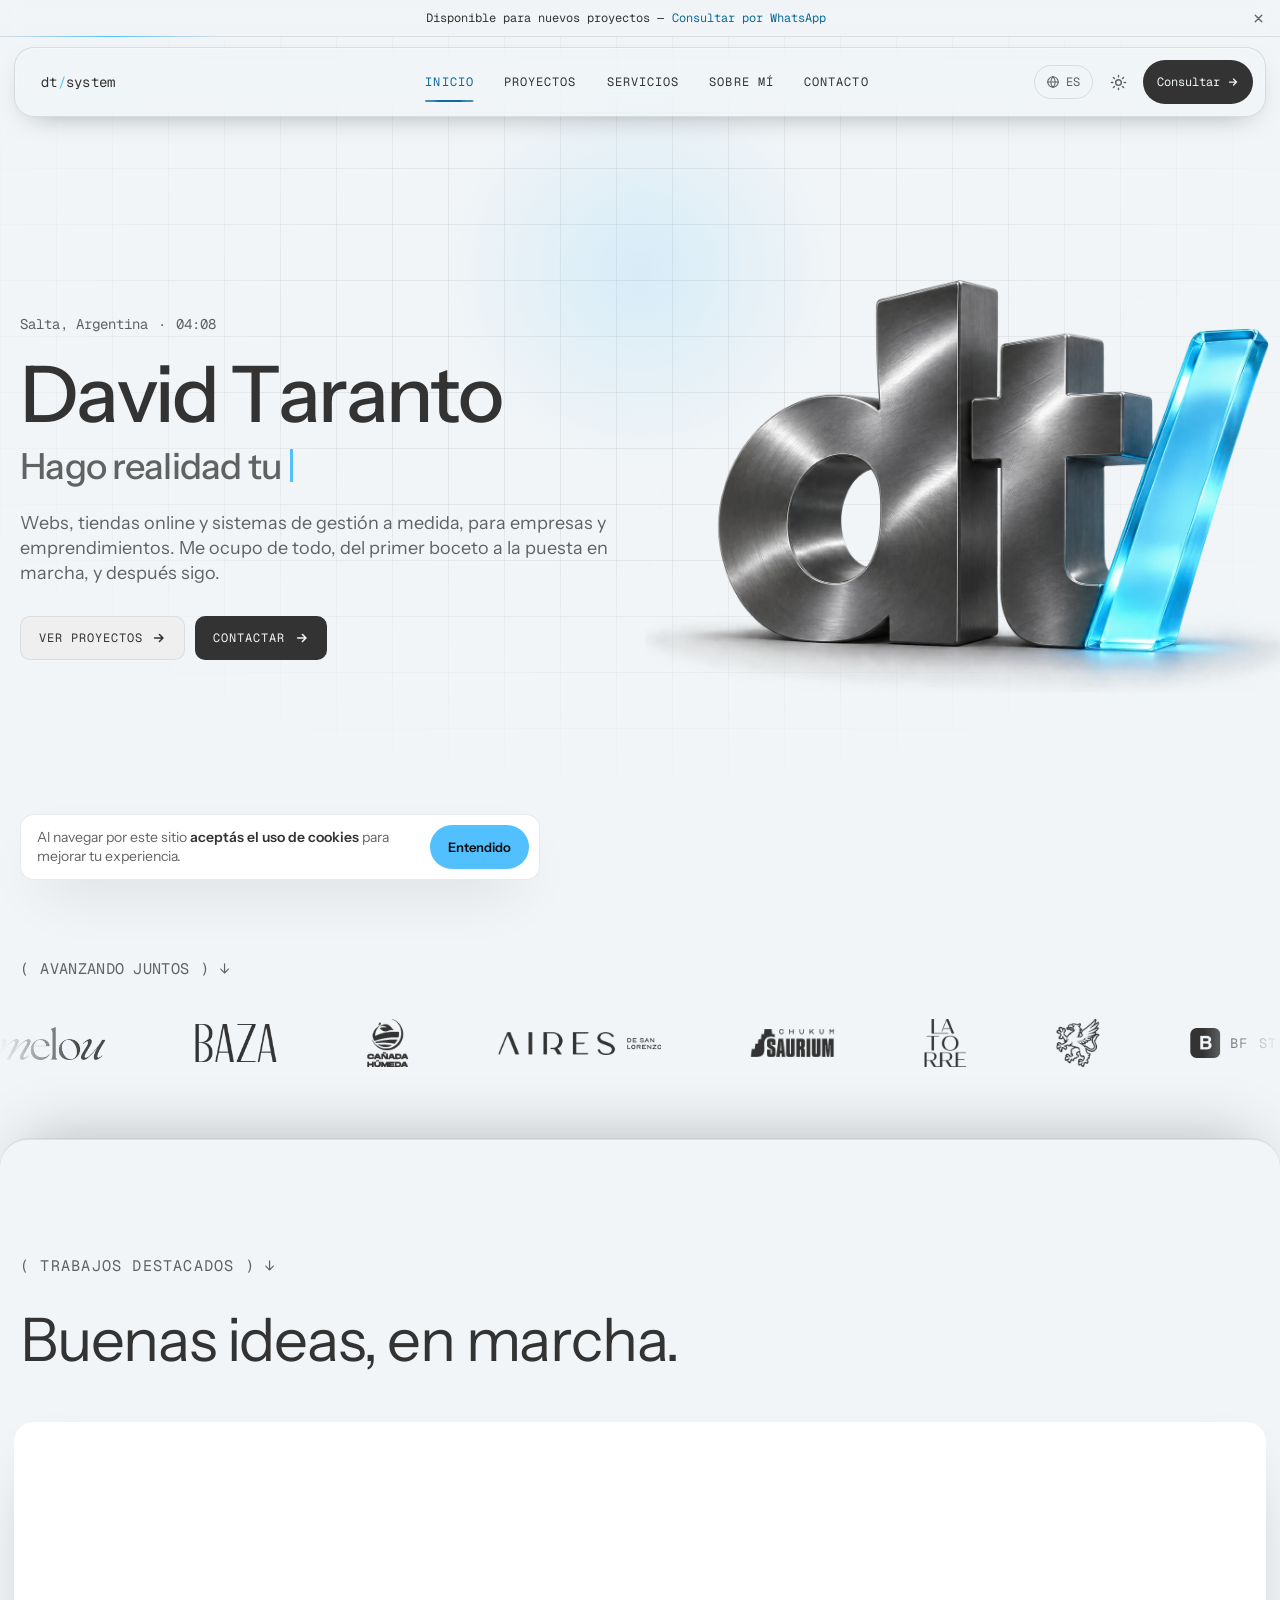
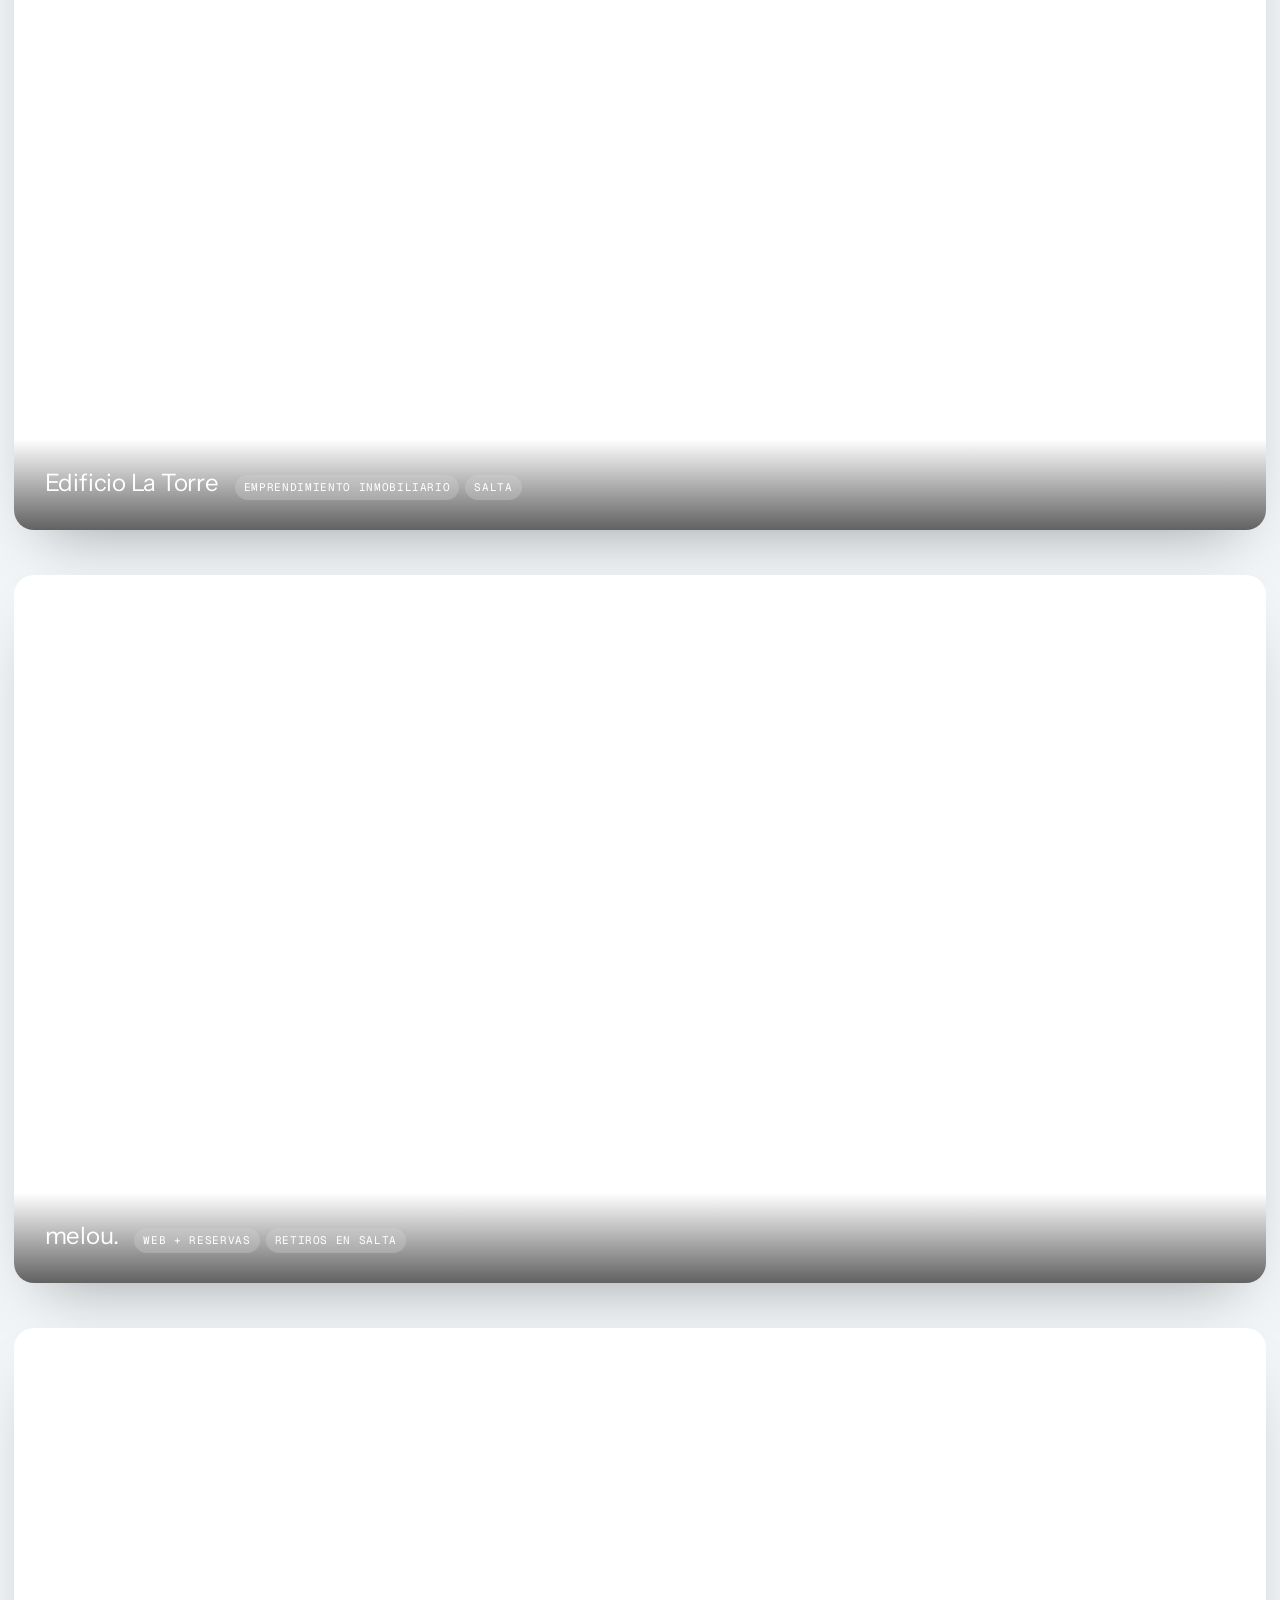
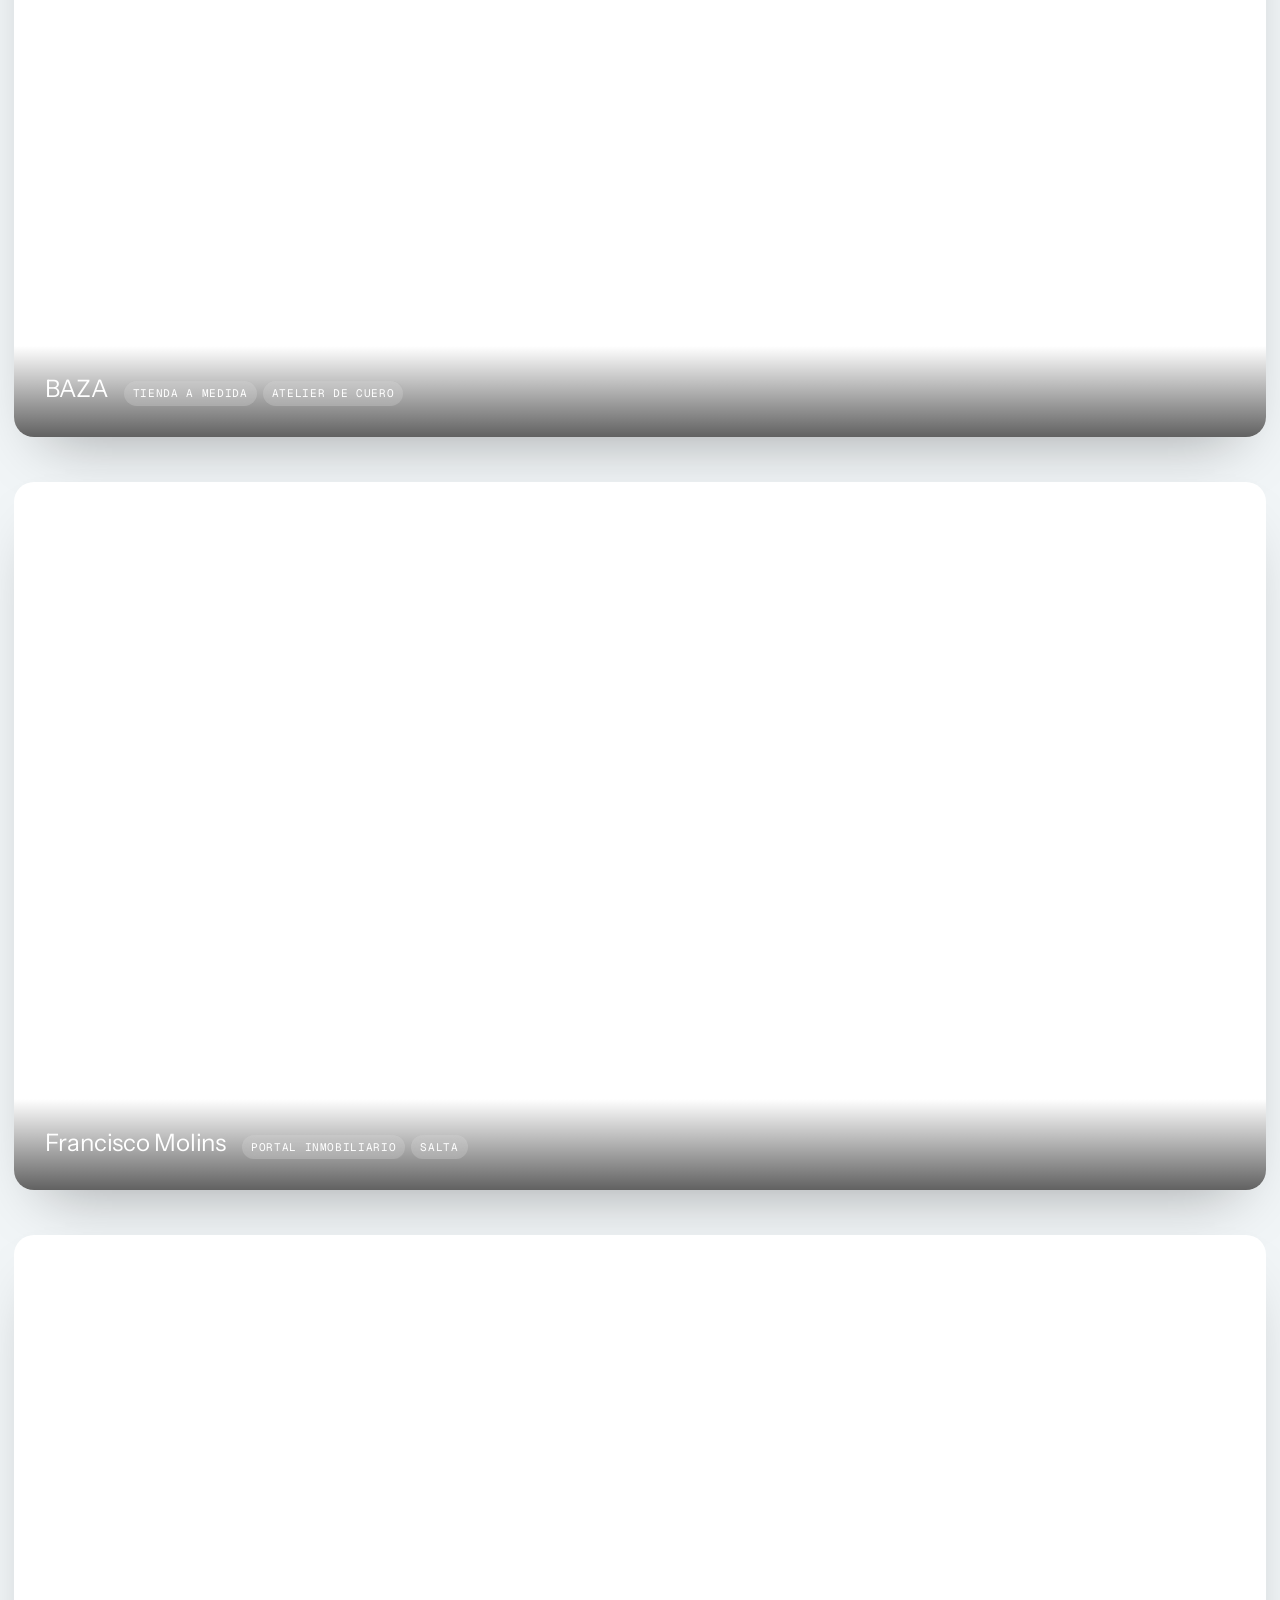
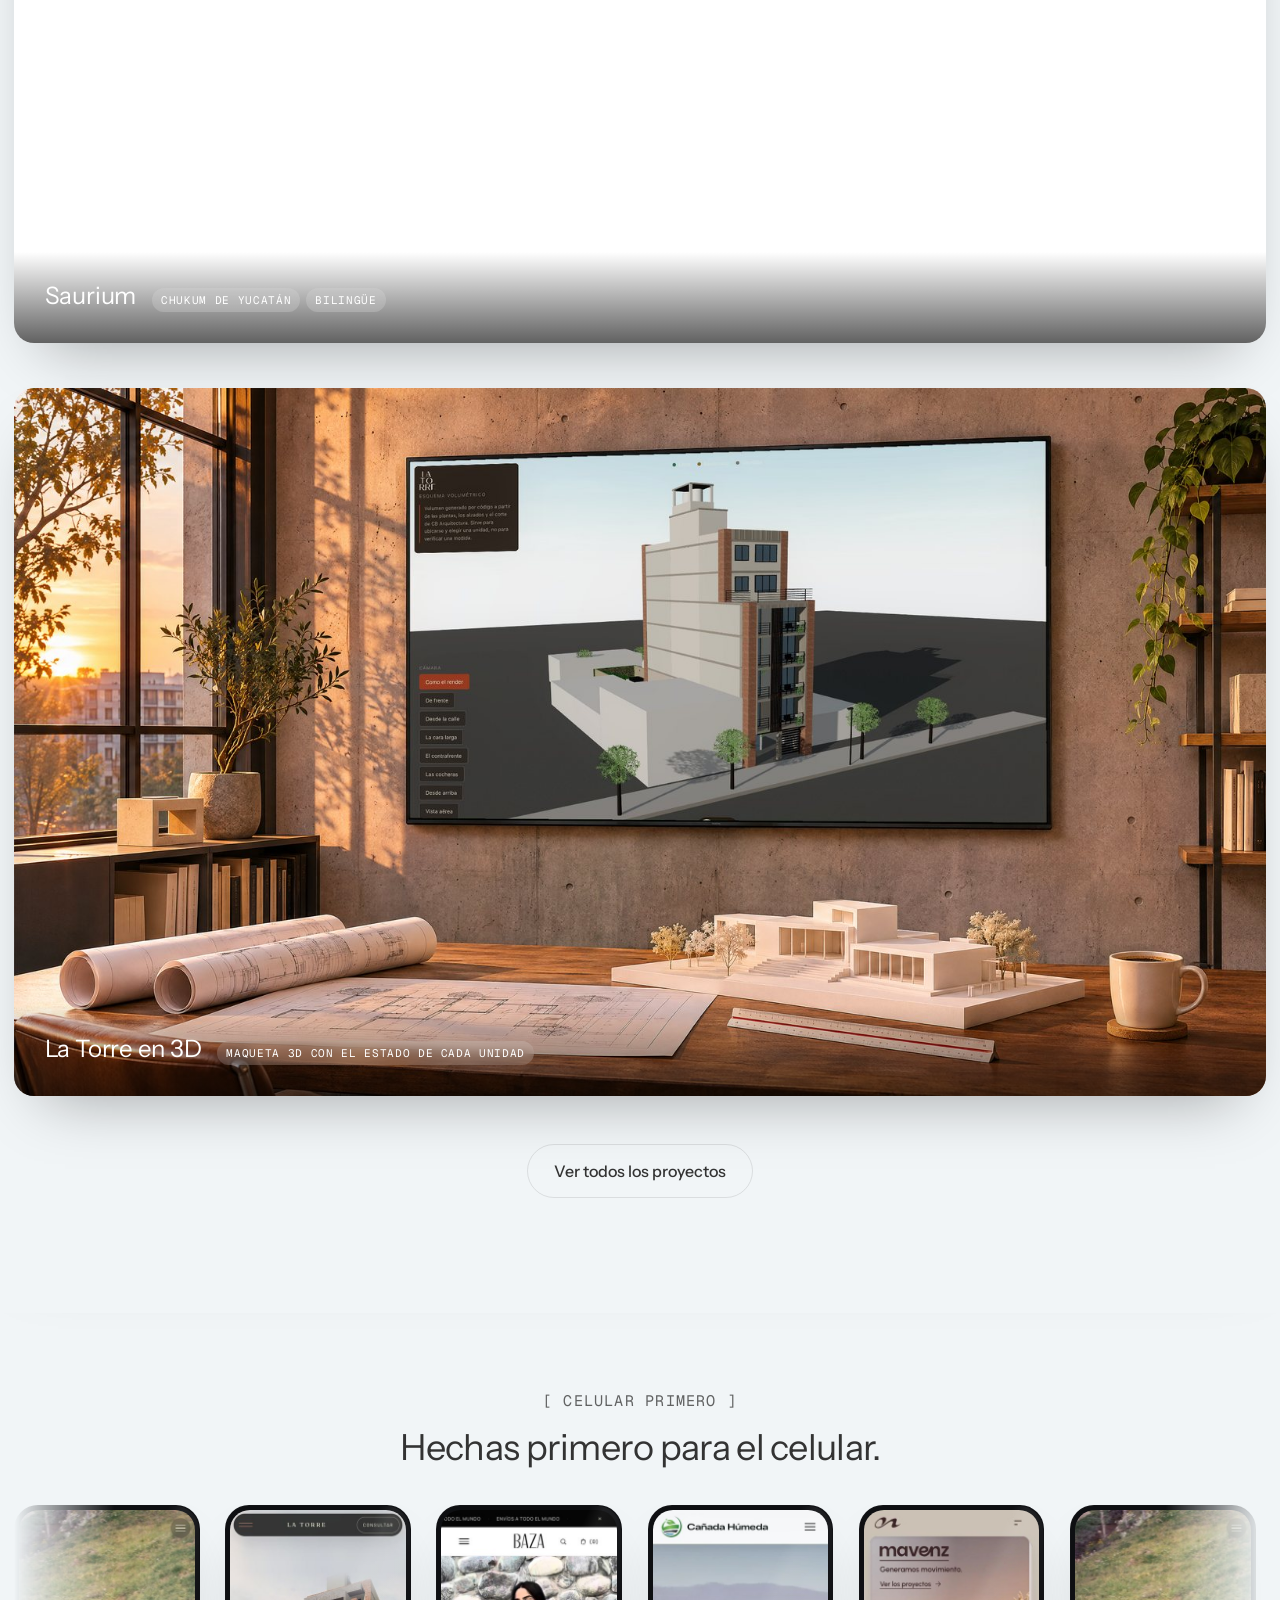
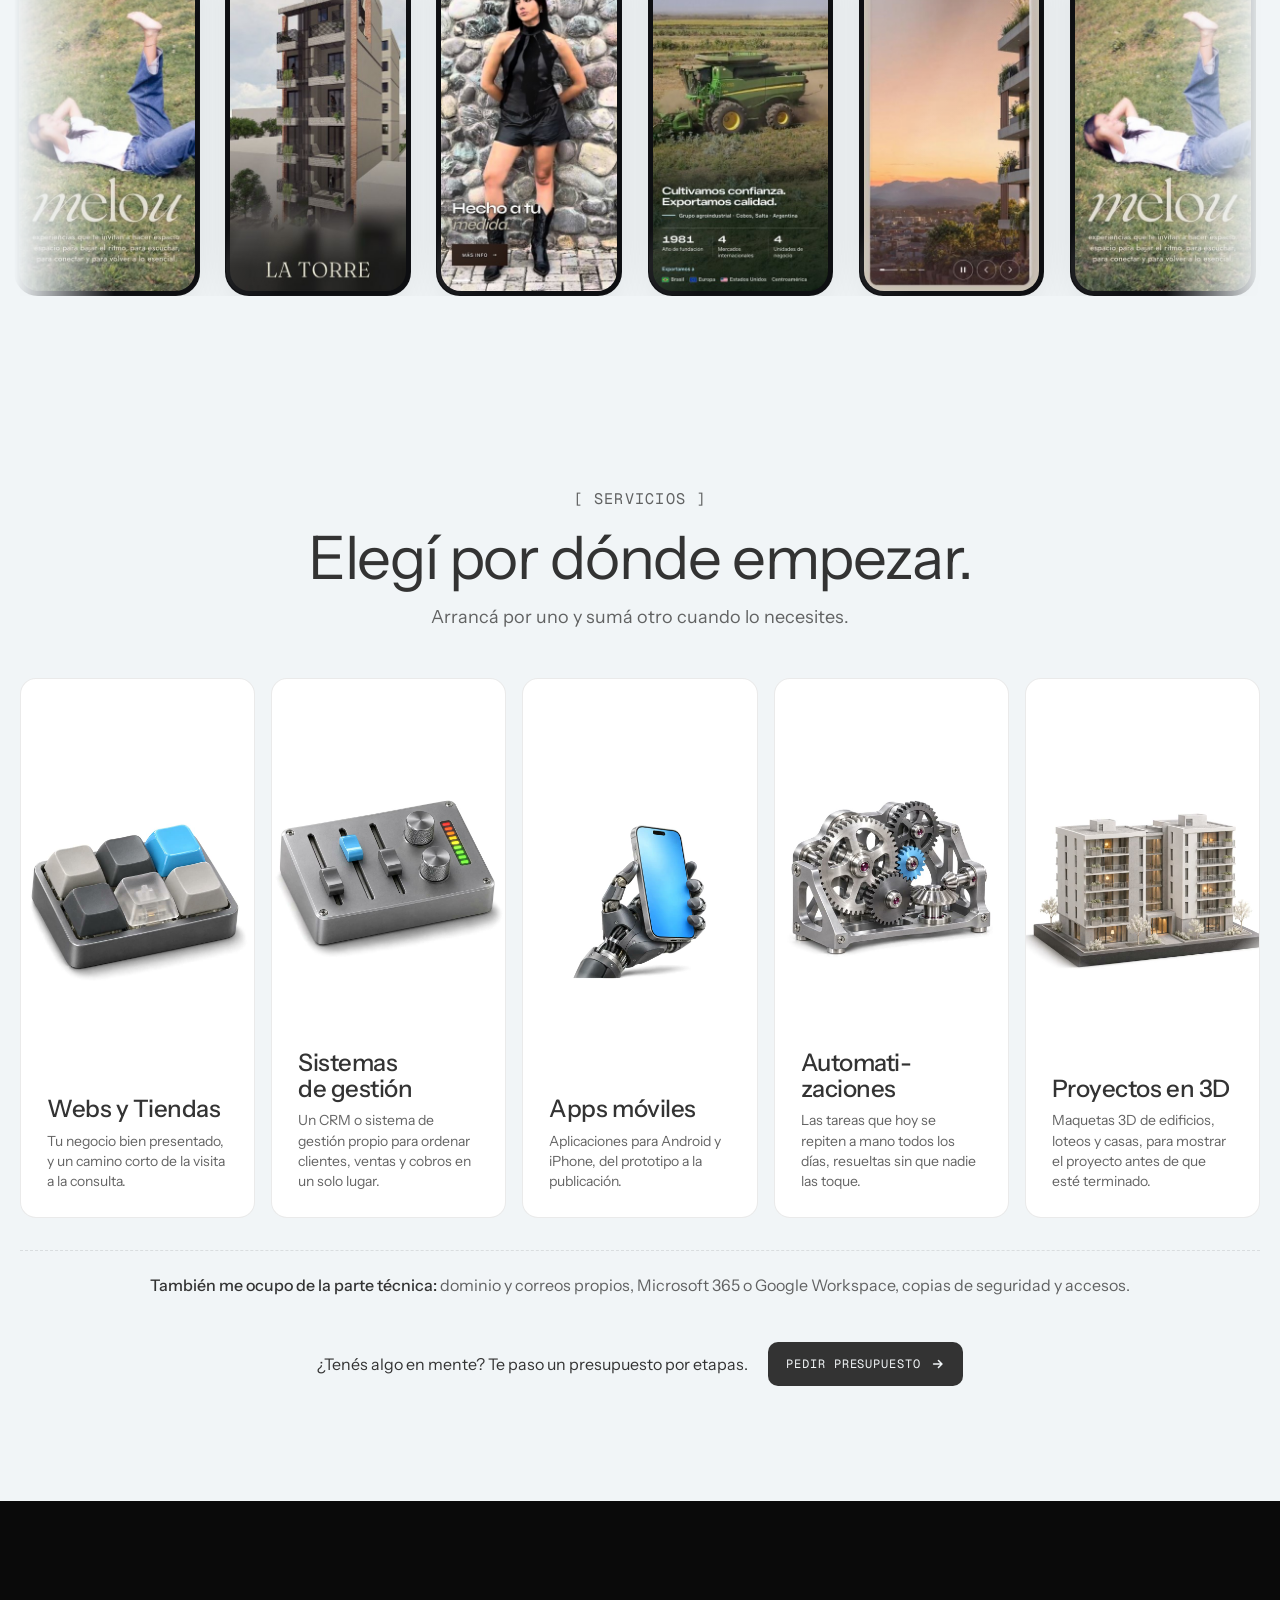
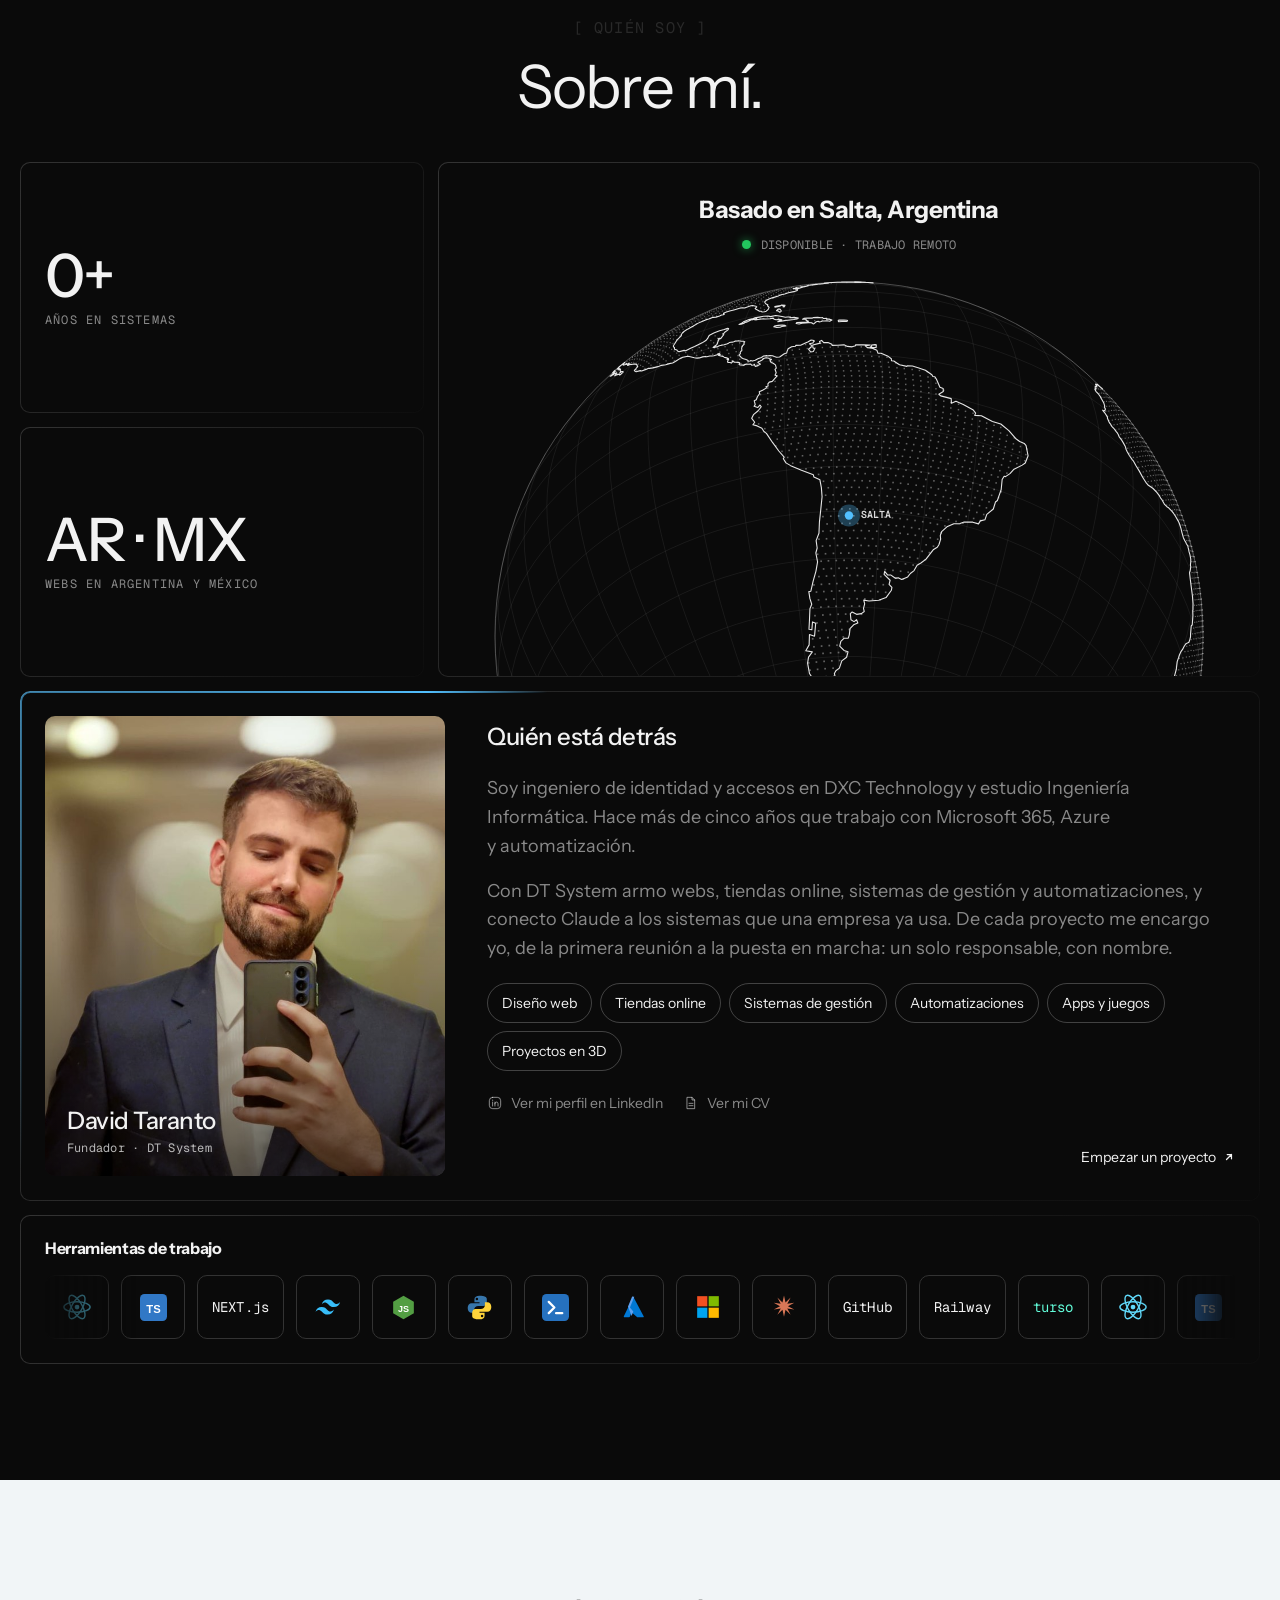
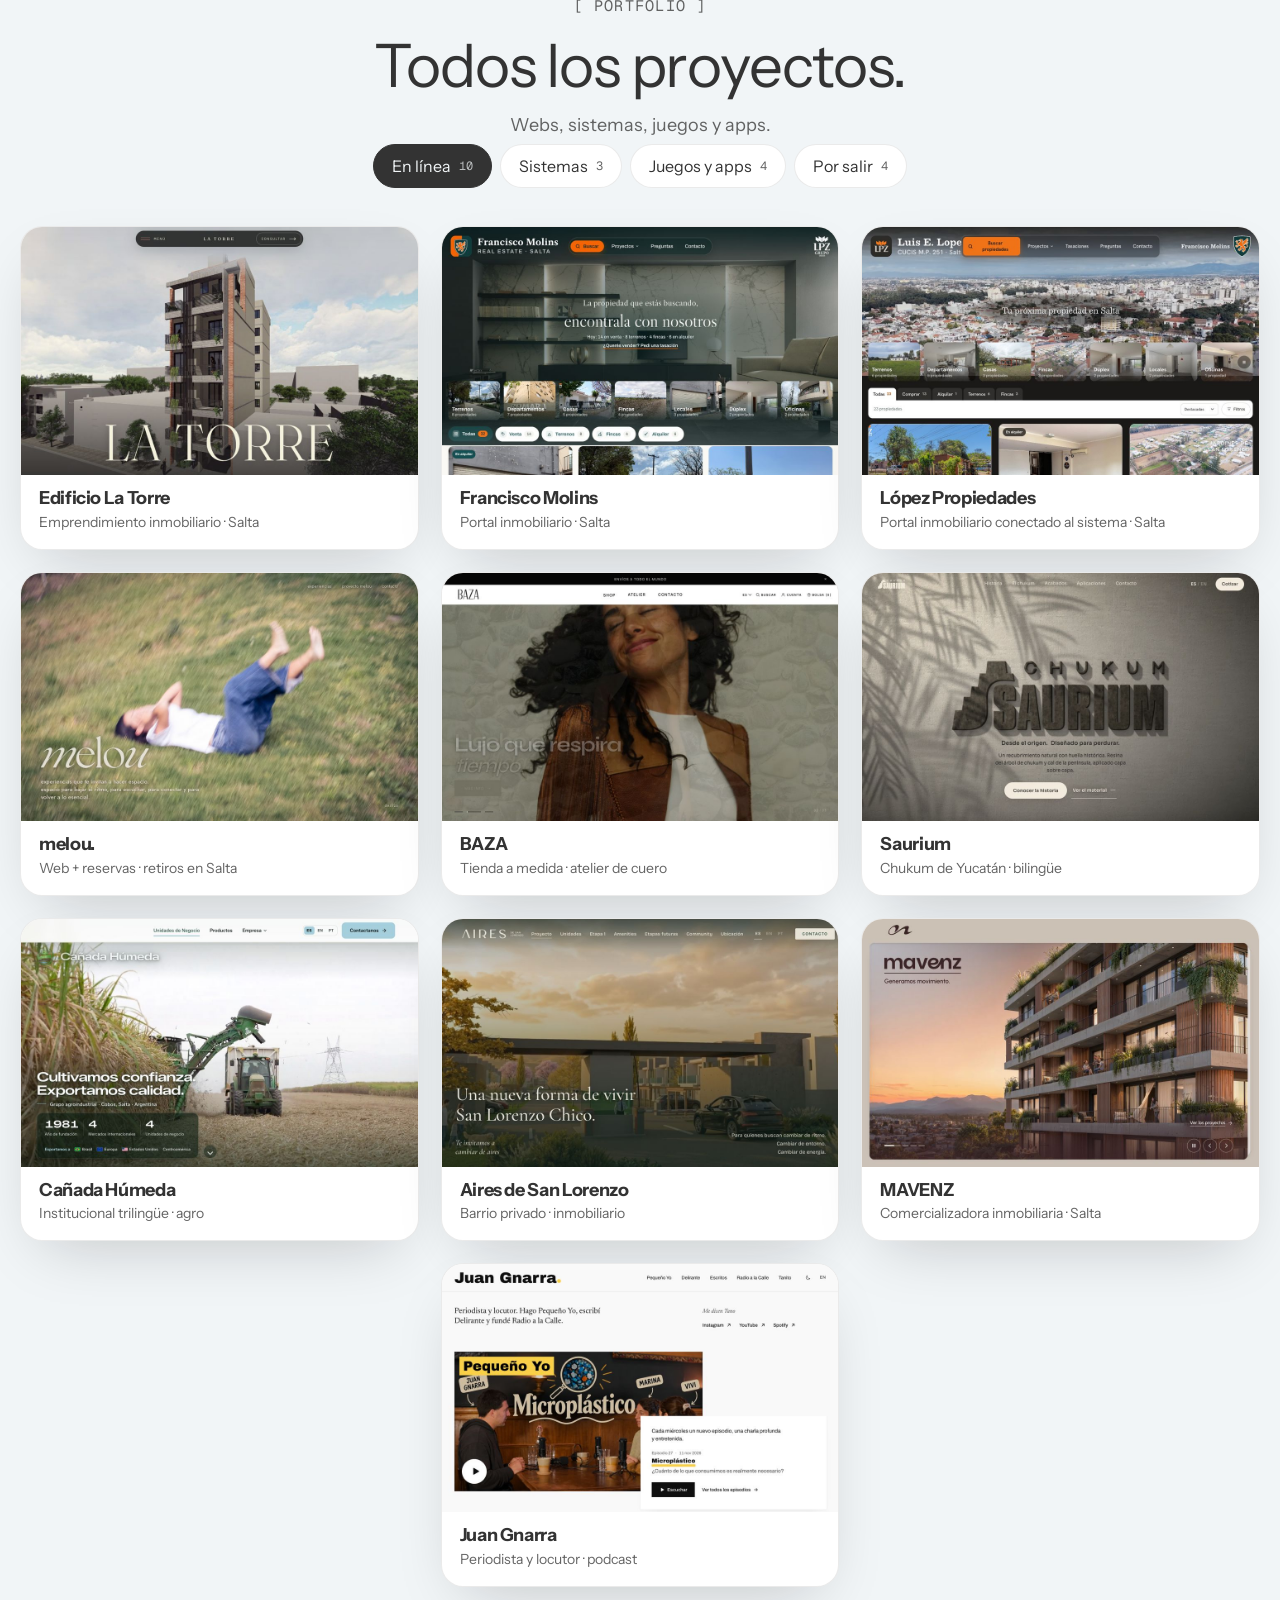
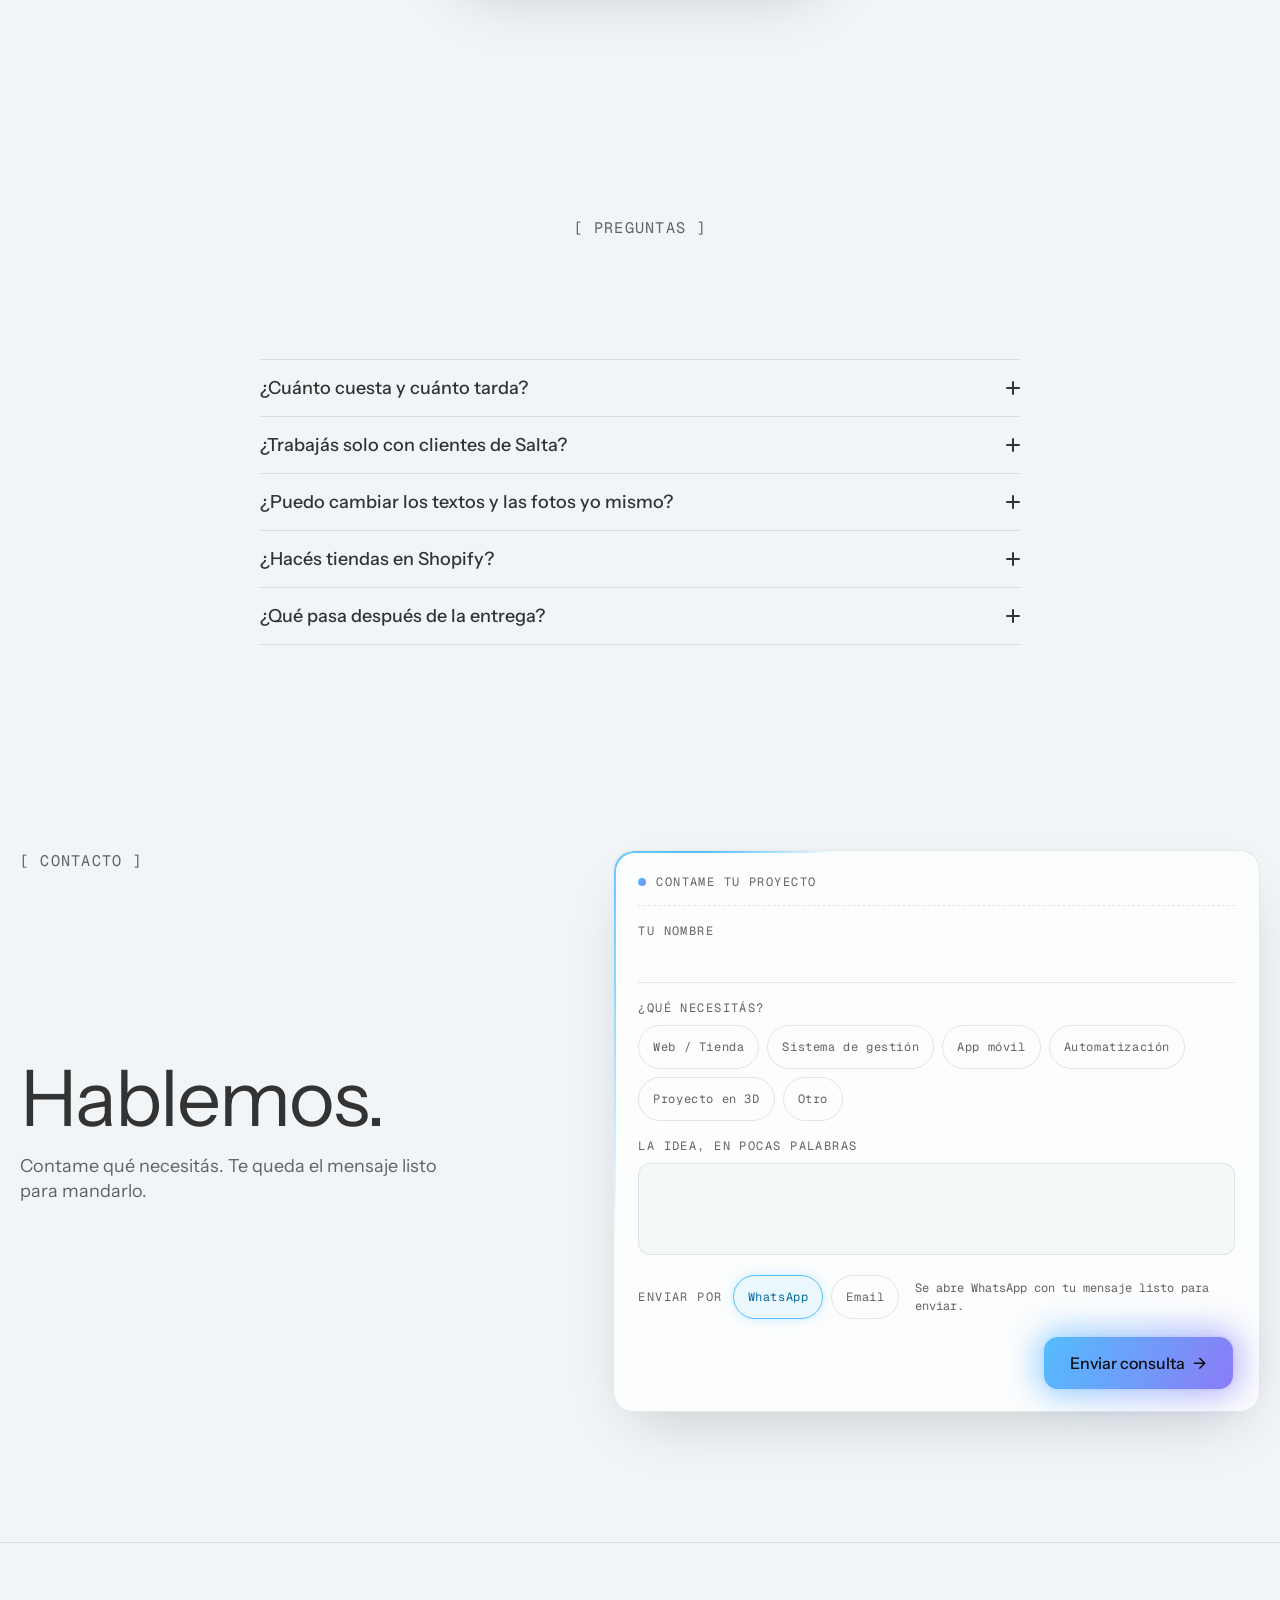
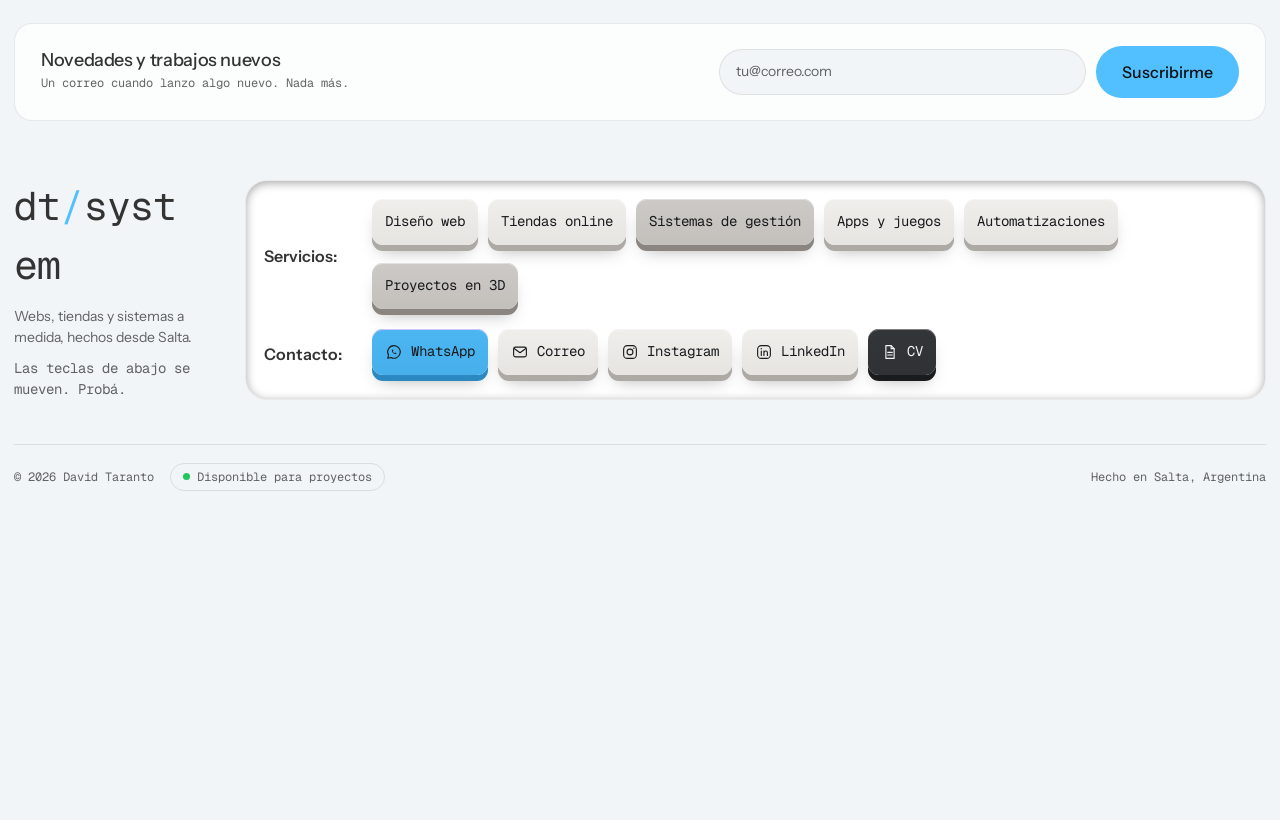
==== index.html @ 554eba43 "feat: rotulos separadores en todo el sitio Co-Authored-By: Claude Opus 5.5 <noreply@anthropic.com>" ====
<!DOCTYPE html>
<html lang="es" data-theme="light">
<head>
  <meta charset="UTF-8">
  <meta name="viewport" content="width=device-width, initial-scale=1, viewport-fit=cover">
  <!-- La página tiene sus dos temas: el oscurecido automático de Android no la toca -->
  <meta name="color-scheme" content="light dark">

  <!-- ============ SEO ============ -->
  <title>David Taranto</title>
  <meta name="description" content="Diseño de páginas web, tiendas online en Shopify y sistemas de gestión a medida para empresas y emprendimientos. Proyecto completo, del primer boceto al soporte. Desde Salta, Argentina.">
  <meta property="og:type" content="website">
  <meta property="og:title" content="David Taranto · Webs y sistemas a medida">
  <meta property="og:description" content="Webs, tiendas online y sistemas de gestión a medida. Hechos en Salta, Argentina, y en uso diario por quienes los encargaron.">
  <meta property="og:url" content="https://dtsystem.com.ar/">
  <meta property="og:site_name" content="DT System">
  <meta property="og:locale" content="es_AR">
  <meta property="og:locale:alternate" content="en_US">
  <!-- La URL de la imagen social DEBE ser absoluta: los scrapers de
       LinkedIn/WhatsApp no resuelven rutas relativas. -->
  <meta property="og:image" content="https://dtsystem.com.ar/assets/og.png?v=20261118q">
  <meta property="og:image:width" content="1200">
  <meta property="og:image:height" content="630">
  <meta property="og:image:alt" content="DT System: webs, tiendas y sistemas a medida hechos por David Taranto en Salta">
  <link rel="canonical" href="https://dtsystem.com.ar/">
  <meta name="twitter:card" content="summary_large_image">
  <meta name="twitter:image" content="https://dtsystem.com.ar/assets/og.png?v=20261118q">
  <!-- Favicon: marca "dt/" en SVG inline (sin archivo extra) -->
  <!-- ?v=2 fuerza a los navegadores a descartar el favicon viejo cacheado -->
  <link rel="icon" href="assets/brand/favicon-64.png?v=2" type="image/png" sizes="64x64">
  <link rel="icon" href="assets/brand/logo-dt.png?v=2" type="image/png" sizes="512x512">
  <link rel="apple-touch-icon" href="assets/brand/logo-dt.png?v=2">

  <!-- ============ Fonts: Geist (títulos) + Geist Mono (todo lo demás) ============
       Único recurso externo permitido. preload + display=swap. -->
  <link rel="preconnect" href="https://fonts.googleapis.com">
  <link rel="preconnect" href="https://fonts.gstatic.com" crossorigin>
  <link rel="preload" as="style" href="https://fonts.googleapis.com/css2?family=Instrument+Sans:wght@400;500;700&family=Geist+Mono:wght@400;700&display=swap">
  <link rel="stylesheet" href="https://fonts.googleapis.com/css2?family=Instrument+Sans:wght@400;500;700&family=Geist+Mono:wght@400;700&display=swap">
  <link rel="stylesheet" href="https://fonts.googleapis.com/css2?family=Bungee&text=ABCDEFGHIJKLMNOPQRSTUVWXYZ%C3%81%C3%89%C3%8D%C3%93%C3%9A%C3%91%20&display=swap">

  <link rel="stylesheet" href="styles.css?v=20261118q">
  <link rel="stylesheet" href="celular.css?v=20261118q" media="(max-width: 720px)">

  <!-- Tema inicial ANTES del primer paint (evita flash):
       localStorage manda; si no hay, respeta prefers-color-scheme. -->
  <script>
    (function () {
      var t = null; try { t = localStorage.getItem("dt-theme"); } catch (e) {}
      t = t
           || (matchMedia("(prefers-color-scheme: dark)").matches ? "dark" : "light");
      document.documentElement.dataset.theme = t;
      // Gate del reveal: el estado escondido de las cards cuelga de .fx-on.
      // Va acá y no en main.js (que es defer) para que se aplique antes del
      // primer pintado. Si este script no corre, la clase nunca se agrega y
      // las cards quedan visibles: un JS caído nunca deja la página en blanco.
      document.documentElement.classList.add("fx-on");
    })();
  </script>

  <!-- ============ JSON-LD: Person ============ -->
  <script type="application/ld+json">
  {
    "@context": "https://schema.org",
    "@type": "ProfessionalService",
    "name": "DT System",
    "description": "Webs, tiendas online y sistemas de gestión a medida para empresas y emprendimientos.",
    "url": "https://dtsystem.com.ar/",
    "logo": "https://dtsystem.com.ar/assets/brand/logo-dt.png",
    "image": "https://dtsystem.com.ar/assets/og.png",
    "email": "mailto:contacto@dtsystem.com.ar",
    "address": { "@type": "PostalAddress", "addressLocality": "Salta", "addressRegion": "Salta", "addressCountry": "AR" },
    "areaServed": [{ "@type": "Country", "name": "Argentina" }, { "@type": "Country", "name": "México" }],
    "founder": {
      "@type": "Person",
      "name": "David Taranto",
      "jobTitle": "Desarrollador de webs y sistemas a medida",
      "sameAs": [
        "https://www.linkedin.com/in/david-taranto/",
        "https://www.instagram.com/david.taranto/"
      ]
    },
    "knowsAbout": ["Diseño web", "Desarrollo web", "Tiendas online", "Shopify", "Sistemas de gestión", "CRM a medida", "Apps móviles", "Automatización", "Maquetas 3D interactivas"]
  }
  </script>
  <script type="application/ld+json">
{
  "@context": "https://schema.org",
  "@type": "FAQPage",
  "mainEntity": [
    {
      "@type": "Question",
      "name": "¿Cuánto cuesta y cuánto tarda?",
      "acceptedAnswer": {
        "@type": "Answer",
        "text": "Depende del alcance. Antes de empezar te paso un presupuesto por etapas, con lo que incluye, lo que no y el plazo de cada una, y se paga en tres partes."
      }
    },
    {
      "@type": "Question",
      "name": "¿Trabajás solo con clientes de Salta?",
      "acceptedAnswer": {
        "@type": "Answer",
        "text": "No. Estoy en Salta y trabajo con clientes de todo el país y de afuera, por videollamada y WhatsApp."
      }
    },
    {
      "@type": "Question",
      "name": "¿Puedo cambiar los textos y las fotos yo mismo?",
      "acceptedAnswer": {
        "@type": "Answer",
        "text": "Sí. Las webs salen con un panel simple para cambiar textos, precios, fotos y fechas sin tocar código."
      }
    },
    {
      "@type": "Question",
      "name": "¿Hacés tiendas en Shopify?",
      "acceptedAnswer": {
        "@type": "Answer",
        "text": "Sí. Armo la tienda con diseño propio, pagos, envíos y el catálogo cargado, y queda a tu nombre."
      }
    },
    {
      "@type": "Question",
      "name": "¿Qué pasa después de la entrega?",
      "acceptedAnswer": {
        "@type": "Answer",
        "text": "Sigo disponible para soporte y cambios. Si querés, un abono mensual cubre el mantenimiento, el dominio y los ajustes."
      }
    }
  ]
}
  </script>
</head>
<body>
  <a class="skip" href="#main" data-i18n="skip">Saltar al contenido</a>

  <!-- Capa de efectos global (z-index:-1): grilla + spotlight -->
  <div class="fx" aria-hidden="true">
    <div class="fx-grid"></div>
    <div class="fx-spot"></div>
  </div>

  <!-- ============ Announcement bar + header (sticky) ============ -->
  <div class="top">
    <div class="bar" id="bar">
      <span data-i18n="bar_t">Disponible para <span class="bar-largo">nuevos </span>proyectos<span class="bar-largo"> —</span></span>
      <!-- PLACEHOLDER wa.me: reemplazar en TODOS los href="https://wa.me/..." -->
      <a href="https://wa.me/5493875454070" target="_blank" rel="noopener" data-i18n="bar_l">Consultar por WhatsApp</a>
      <button class="bar-x" aria-label="Cerrar anuncio" data-i18n-aria="bar_x">
        <svg width="13" height="13" viewBox="0 0 24 24" fill="none" stroke="currentColor" stroke-width="2.5" stroke-linecap="round"><path d="M18 6 6 18M6 6l12 12"/></svg>
      </button>
      <span class="bar-beam" aria-hidden="true"></span>
    </div>

    <!-- Header estilo Stökt: UNA barra de vidrio transparente (blur 15px) -->
    <header class="hdr">
      <div class="hdr-pill">
        <a class="logo" href="#top">dt<b>/</b>system</a>
        <nav class="nav" aria-label="Principal" data-i18n-aria="nav">
          <a href="#top"><span class="nl"><span data-i18n="nav_inicio">Inicio</span><span aria-hidden="true" data-i18n="nav_inicio">Inicio</span></span></a>
          <a href="#proyectos"><span class="nl"><span data-i18n="nav_proy">Proyectos</span><span aria-hidden="true" data-i18n="nav_proy">Proyectos</span></span></a>
          <a href="#servicios"><span class="nl"><span data-i18n="nav_prod">Servicios</span><span aria-hidden="true" data-i18n="nav_prod">Servicios</span></span></a>
          <a href="#sobre-mi"><span class="nl"><span data-i18n="nav_sobre">Sobre mí</span><span aria-hidden="true" data-i18n="nav_sobre">Sobre mí</span></span></a>
          <a href="#contacto"><span class="nl"><span data-i18n="nav_contacto">Contacto</span><span aria-hidden="true" data-i18n="nav_contacto">Contacto</span></span></a>
        </nav>
      <div class="hdr-right">
        <!-- Selector de idioma: ES default, EN secundario (persistido) -->
        <button class="tgl lang" id="langToggle" aria-label="Cambiar idioma / Switch language">
          <svg width="14" height="14" viewBox="0 0 24 24" fill="none" stroke="currentColor" stroke-width="1.8" stroke-linecap="round" aria-hidden="true"><circle cx="12" cy="12" r="9"/><path d="M3 12h18M12 3c2.5 2.6 3.8 5.7 3.8 9s-1.3 6.4-3.8 9c-2.5-2.6-3.8-5.7-3.8-9S9.5 5.6 12 3Z"/></svg>
          <span id="langLabel">ES</span>
        </button>
        <button class="tgl" id="themeToggle" aria-label="Cambiar tema claro/oscuro" data-i18n-aria="theme">
          <svg class="sun" width="17" height="17" viewBox="0 0 24 24" fill="none" stroke="currentColor" stroke-width="2" stroke-linecap="round"><circle cx="12" cy="12" r="4"/><path d="M12 2v2m0 16v2M4.9 4.9l1.4 1.4m11.4 11.4 1.4 1.4M2 12h2m16 0h2M4.9 19.1l1.4-1.4M17.7 6.3l1.4-1.4"/></svg>
          <svg class="moon" width="17" height="17" viewBox="0 0 24 24" fill="none" stroke="currentColor" stroke-width="2" stroke-linecap="round" stroke-linejoin="round"><path d="M21 12.8A9 9 0 1 1 11.2 3a7 7 0 0 0 9.8 9.8Z"/></svg>
        </button>
        <a class="hdr-cta" href="https://wa.me/5493875454070" target="_blank" rel="noopener"><span data-i18n="chat">Consultar</span>
          <svg width="12" height="12" viewBox="0 0 24 24" fill="none" stroke="currentColor" stroke-width="2.5" stroke-linecap="round"><path d="M5 12h14m-6-6 6 6-6 6"/></svg>
        </a>
        <!-- Menú mobile: <details>; abierto es una hoja a pantalla completa -->
        <details class="menu" id="menu">
          <summary aria-label="Abrir menú" data-i18n-aria="menu">
            <svg class="ico-abrir" width="19" height="19" viewBox="0 0 24 24" fill="none" stroke="currentColor" stroke-width="2" stroke-linecap="round" aria-hidden="true"><path d="M4 7h16M4 12h16M4 17h16"/></svg>
            <svg class="ico-cerrar" width="19" height="19" viewBox="0 0 24 24" fill="none" stroke="currentColor" stroke-width="2" stroke-linecap="round" aria-hidden="true"><path d="M18 6 6 18M6 6l12 12"/></svg>
          </summary>
          <div class="menu-pop">
            <a href="#top" style="--i:0" data-i18n="nav_inicio">Inicio</a>
            <a href="#proyectos" style="--i:1" data-i18n="nav_proy">Proyectos</a>
            <a href="#servicios" style="--i:2" data-i18n="nav_prod">Servicios</a>
            <a href="#sobre-mi" style="--i:3" data-i18n="nav_sobre">Sobre mí</a>
            <a href="#contacto" style="--i:4" data-i18n="nav_contacto">Contacto</a>
            <div class="menu-redes">
              <a href="https://wa.me/5493875454070" target="_blank" rel="noopener">WhatsApp</a>
              <a href="https://www.instagram.com/david.taranto/" target="_blank" rel="noopener">Instagram</a>
              <a href="https://www.linkedin.com/in/david-taranto/" target="_blank" rel="noopener">LinkedIn</a>
              <a class="menu-mail" href="mailto:contacto@dtsystem.com.ar">contacto@dtsystem.com.ar</a>
            </div>
          </div>
        </details>
      </div>
      </div>
    </header>
  </div>

  <main id="main">
    <!-- ============ 3. HERO ============ -->
    <!-- Portada de autor: nombre, foto real y tres trabajos con nombre propio -->
    <!-- La portada queda fija y la tapan los clientes y los destacados al bajar,
         como en wearestokt.com (grabación del 12/11, 14:42) -->
    <div class="tapa">
    <section class="hero ha" id="top">
      <div class="ha-grid wrap">
        <div class="ha-txt">
          <p class="ha-lugar"><img class="ha-avatar" src="assets/founder-120.jpg" width="120" height="120" alt="" aria-hidden="true"><span>Salta, Argentina</span><span class="ha-sep" aria-hidden="true">·</span><time class="ha-hora" id="haHora"></time></p>
          <h1><span class="sr-only">David Taranto. </span><span class="ha-nombre" id="haNombre" aria-hidden="true">David Taranto</span><span class="ha-linea"><span data-i18n="hero_t">Hago realidad tu</span> <span class="sr-only" data-i18n="hero_sr">idea, web, tienda, sistema o app</span><span class="tw-linea" aria-hidden="true"><span class="tw" id="tw" data-words="idea|web|tienda|sistema|app" data-words-en="idea|website|store|system|app"></span><span class="caret" aria-hidden="true"></span></span></span></h1>
          <p class="sub ha-sub" data-i18n="hero_sub">Webs, tiendas online y sistemas de gestión a medida, para empresas y emprendimientos. Me ocupo de todo, del primer boceto a la puesta en marcha, y después sigo.</p>
          <!-- Botones como los de wearestokt.com: píldoras chicas en mono, una clara
               y una oscura, con la flecha que avanza al pasar el mouse -->
          <div class="hero-ctas">
            <a class="pill pill-claro" href="#proyectos"><span class="pill-txt"><span data-i18n="cta_work">Ver proyectos</span></span><svg class="pill-fl" viewBox="0 0 16 16" width="14" height="14" aria-hidden="true" focusable="false"><path d="M3 8h9M8.5 4l4 4-4 4" fill="none" stroke="currentColor" stroke-width="1.8" stroke-linecap="round" stroke-linejoin="round"/></svg></a>
            <a class="pill pill-oscuro" href="#contacto"><span class="pill-txt"><span data-i18n="cta_cont">Contactar</span></span><svg class="pill-fl" viewBox="0 0 16 16" width="14" height="14" aria-hidden="true" focusable="false"><path d="M3 8h9M8.5 4l4 4-4 4" fill="none" stroke="currentColor" stroke-width="1.8" stroke-linecap="round" stroke-linejoin="round"/></svg></a>
          </div>
        </div>
        <!-- La marca "dt/" como escultura 3D (Higgsfield), con fondo transparente:
             se apoya sobre el fondo real de la pagina, sin caja. No es video (el
             video deformaba las letras): flota, se inclina hacia el puntero y un
             brillo la recorre (main.js, 22c). Una imagen por tema. -->
        <div class="ha-obj" aria-hidden="true">
          <div class="dt3d" data-sangra>
            <img class="dt-img dt-claro" src="assets/srv/dt-claro.webp" srcset="assets/srv/dt-claro-cel.webp 700w, assets/srv/dt-claro.webp 1400w" sizes="(max-width: 980px) 90vw, 640px" width="1400" height="891" alt="" fetchpriority="high">
            <img class="dt-img dt-oscuro" src="assets/srv/dt-oscuro.webp" srcset="assets/srv/dt-oscuro-cel.webp 700w, assets/srv/dt-oscuro.webp 1400w" sizes="(max-width: 980px) 90vw, 640px" width="1400" height="891" alt="" loading="lazy">
            <span class="dt-brillo"></span>
          </div>
        </div>
        <a class="ha-bajar" href="#marcas"><span data-i18n="bajar">Bajá para ver más</span><svg viewBox="0 0 16 16" width="14" height="14" aria-hidden="true" focusable="false"><path d="M8 3v9M4 8.5l4 4 4-4" fill="none" stroke="currentColor" stroke-width="1.8" stroke-linecap="round" stroke-linejoin="round"/></svg></a>
      </div>
    </section>

    <!-- ============ 8. CASOS — TRABAJO ENTREGADO ============
         Grilla filtrable de proyectos reales. Cada card reusa .demo (misma
         card que los demos de abajo); el filtro es por data-cat y se aplica
         con el atributo `hidden` para no romper el flujo del grid. -->
    <!-- ============ CLIENTES: carrusel de una fila despues de la portada, como en wearestokt.com (18/11).
         Al pasar el mouse frena pero no se para (main.js, 25). ============ -->
    <section class="clientes-banda cl-carrusel" aria-label="Clientes" id="marcas">
      <div class="wrap">
        <p class="cl-rotulo"><span class="cl-izq"><span class="cl-par" aria-hidden="true">( </span><span class="cl-t" data-i18n="mk_h">Avanzando juntos</span><span class="cl-par" aria-hidden="true"> ) ↓</span></span></p>
      </div>
      <div class="cl-cinta" aria-label="Algunos de mis clientes" data-i18n-aria="mk_aria">
        <ul class="cl-pista"><li><a href="https://melou.com.ar" target="_blank" rel="noopener" aria-label="melou"><span class="marca m-melou"></span></a></li><li><a href="https://baza.com.ar" target="_blank" rel="noopener" aria-label="BAZA"><span class="marca m-baza"></span></a></li><li><a href="https://canadahumeda.com.ar" target="_blank" rel="noopener" aria-label="Cañada Húmeda"><span class="marca m-canada"></span></a></li><li><a href="https://airesdesanlorenzo.com" target="_blank" rel="noopener" aria-label="Aires de San Lorenzo"><span class="marca m-aires"></span></a></li><li><a href="https://sauriumchukum.com" target="_blank" rel="noopener" aria-label="Saurium"><span class="marca m-saurium"></span></a></li><li><a href="https://edificiolatorre.com" target="_blank" rel="noopener" aria-label="Edificio La Torre"><span class="marca m-latorre"></span></a></li><li><a href="https://franciscomolins.com" target="_blank" rel="noopener" aria-label="Francisco Molins"><span class="marca m-molins"></span></a></li><li><span class="marca-par"><span class="marca m-bf"></span>BF Studio</span></li><li><a href="https://mavenz.com.ar" target="_blank" rel="noopener" aria-label="MAVENZ"><span class="marca m-mavenz"></span></a></li><li><span class="marca m-josi" role="img" aria-label="Josi Compagnucci"></span></li><li><span class="marca m-retazos" role="img" aria-label="RETAZOS"></span></li></ul>
        <ul class="cl-pista" aria-hidden="true" inert><li><a href="https://melou.com.ar" target="_blank" rel="noopener" aria-label="melou"><span class="marca m-melou"></span></a></li><li><a href="https://baza.com.ar" target="_blank" rel="noopener" aria-label="BAZA"><span class="marca m-baza"></span></a></li><li><a href="https://canadahumeda.com.ar" target="_blank" rel="noopener" aria-label="Cañada Húmeda"><span class="marca m-canada"></span></a></li><li><a href="https://airesdesanlorenzo.com" target="_blank" rel="noopener" aria-label="Aires de San Lorenzo"><span class="marca m-aires"></span></a></li><li><a href="https://sauriumchukum.com" target="_blank" rel="noopener" aria-label="Saurium"><span class="marca m-saurium"></span></a></li><li><a href="https://edificiolatorre.com" target="_blank" rel="noopener" aria-label="Edificio La Torre"><span class="marca m-latorre"></span></a></li><li><a href="https://franciscomolins.com" target="_blank" rel="noopener" aria-label="Francisco Molins"><span class="marca m-molins"></span></a></li><li><span class="marca-par"><span class="marca m-bf"></span>BF Studio</span></li><li><a href="https://mavenz.com.ar" target="_blank" rel="noopener" aria-label="MAVENZ"><span class="marca m-mavenz"></span></a></li><li><span class="marca m-josi" role="img" aria-label="Josi Compagnucci"></span></li><li><span class="marca m-retazos" role="img" aria-label="RETAZOS"></span></li></ul>
      </div>
    </section>

    <section id="proyectos">
      <div class="wrap">
        <div class="sec-head dest-head" data-rv="fade">
          <p class="cl-rotulo"><span class="cl-izq"><span aria-hidden="true">( </span><span data-i18n="dest_rot">Trabajos destacados</span><span aria-hidden="true"> ) ↓</span></span></p>
          <h2 class="h2" data-i18n="cs_h">Buenas ideas, en marcha.</h2>
        </div>

        <!-- Trabajos destacados (como el "Featured work" de wearestokt.com): cada
             sitio real pegado en una escena generada con Higgsfield
             (scripts/escena.py) y las tarjetas se apilan al bajar -->
        <div class="dest" id="dest">
          <a class="dest-card" style="--i:0;--fx:51%" href="https://edificiolatorre.com" target="_blank" rel="noopener" data-cursor="Visitar ↗" data-cursor-en="Visit ↗">
            <picture><source media="(max-width: 720px)" srcset="assets/casos/escena-latorre-vert.jpg" width="1100" height="1637"><img src="assets/casos/escena-latorre.jpg?v=2" srcset="assets/casos/escena-latorre-cel.jpg?v=2 800w, assets/casos/escena-latorre.jpg?v=2 1600w" sizes="(max-width: 980px) 100vw, 1320px" width="1600" height="905" alt="Edificio La Torre en pantalla" loading="lazy" decoding="async"></picture>
            <div class="dest-info"><h3>Edificio La Torre</h3><small data-i18n="c13s">Emprendimiento inmobiliario · Salta</small></div>
            <span class="dest-ver" aria-hidden="true">↗</span>
          </a>
          <a class="dest-card" style="--i:1;--fx:50%" href="https://melou.com.ar" target="_blank" rel="noopener" data-cursor="Visitar ↗" data-cursor-en="Visit ↗">
            <picture><source media="(max-width: 720px)" srcset="assets/casos/escena-melou-vert.jpg" width="1100" height="1637"><img src="assets/casos/escena-melou.jpg" srcset="assets/casos/escena-melou-cel.jpg 800w, assets/casos/escena-melou.jpg 1600w" sizes="(max-width: 980px) 100vw, 1320px" width="1600" height="905" alt="melou. en pantalla" loading="lazy" decoding="async"></picture>
            <div class="dest-info"><h3>melou.</h3><small data-i18n="c1s">Web + reservas · retiros en Salta</small></div>
            <span class="dest-ver" aria-hidden="true">↗</span>
          </a>
          <a class="dest-card" style="--i:2;--fx:50%" href="https://baza.com.ar" target="_blank" rel="noopener" data-cursor="Visitar ↗" data-cursor-en="Visit ↗">
            <picture><source media="(max-width: 720px)" srcset="assets/casos/escena-baza-vert.jpg" width="1100" height="1637"><img src="assets/casos/escena-baza.jpg" srcset="assets/casos/escena-baza-cel.jpg 800w, assets/casos/escena-baza.jpg 1600w" sizes="(max-width: 980px) 100vw, 1320px" width="1600" height="905" alt="BAZA en pantalla" loading="lazy" decoding="async"></picture>
            <div class="dest-info"><h3>BAZA</h3><small data-i18n="c2s">Tienda a medida · atelier de cuero</small></div>
            <span class="dest-ver" aria-hidden="true">↗</span>
          </a>
          <a class="dest-card" style="--i:3;--fx:62%" href="https://franciscomolins.com" target="_blank" rel="noopener" data-cursor="Visitar ↗" data-cursor-en="Visit ↗">
            <picture><source media="(max-width: 720px)" srcset="assets/casos/escena-fmolins-vert.jpg" width="1100" height="1637"><img src="assets/casos/escena-fmolins.jpg" srcset="assets/casos/escena-fmolins-cel.jpg 800w, assets/casos/escena-fmolins.jpg 1600w" sizes="(max-width: 980px) 100vw, 1320px" width="1600" height="905" alt="Francisco Molins en pantalla" loading="lazy" decoding="async"></picture>
            <div class="dest-info"><h3>Francisco Molins</h3><small data-i18n="c14s">Portal inmobiliario · Salta</small></div>
            <span class="dest-ver" aria-hidden="true">↗</span>
          </a>
          <a class="dest-card" style="--i:4;--fx:36%" href="https://sauriumchukum.com" target="_blank" rel="noopener" data-cursor="Visitar ↗" data-cursor-en="Visit ↗">
            <picture><source media="(max-width: 720px)" srcset="assets/casos/escena-saurium-vert.jpg" width="1100" height="1637"><img src="assets/casos/escena-saurium.jpg" srcset="assets/casos/escena-saurium-cel.jpg 800w, assets/casos/escena-saurium.jpg 1600w" sizes="(max-width: 980px) 100vw, 1320px" width="1600" height="905" alt="Saurium en pantalla" loading="lazy" decoding="async"></picture>
            <div class="dest-info"><h3>Saurium</h3><small data-i18n="c16s">Chukum de Yucatán · bilingüe</small></div>
            <span class="dest-ver" aria-hidden="true">↗</span>
          </a>
          <a class="dest-card" style="--i:5;--fx:58%" href="https://edificiolatorre.com/3d/" target="_blank" rel="noopener" data-cursor="Recorrer ↗" data-cursor-en="Explore ↗">
            <img class="d3" src="assets/casos/escena-latorre3d.jpg" srcset="assets/casos/escena-latorre3d-cel.jpg 800w, assets/casos/escena-latorre3d.jpg 1600w" sizes="(max-width: 980px) 100vw, 1320px" width="1600" height="905" alt="La maqueta 3D del Edificio La Torre en pantalla" loading="lazy" decoding="async">
            <div class="dest-info"><h3>La Torre en 3D</h3><small data-i18n="c3d1">Maqueta 3D con el estado de cada unidad</small></div>
            <span class="dest-ver" aria-hidden="true">↗</span>
          </a>
        </div>
        <div class="dest-pie"><a class="btn btn-sec" href="#todos" data-i18n="cs_mas">Ver todos los proyectos</a></div>
      </div>
    </section>
    </div>

    <!-- ============ 4. MOBILE SHOWCASE ============ -->
    <section class="mobile-sec">
      <div class="mobile-head wrap">
        <p class="rotulo" data-i18n="rot_cel">Celular primero</p>
        <h2 class="h2 h2-quieto" data-i18n="mob_h">Hechas primero para el celular.</h2>
      </div>

      <!-- Marquee infinito: el track se duplica con aria-hidden="true"
           y anima translateX(-100%) → loop perfecto sin salto. -->
      <div class="marquee" style="--speed: 10s;">
        <div class="mtrack">
          <div class="phone"><img src="assets/mobile-1.jpg" width="360" height="780" alt="melou en el celular" loading="lazy"></div>
          <div class="phone"><img src="assets/mobile-5.jpg" width="360" height="780" alt="Edificio La Torre en el celular" loading="lazy"></div>
          <div class="phone"><img src="assets/mobile-2.jpg" width="360" height="780" alt="Tienda BAZA en el celular" loading="lazy"></div>
          <div class="phone"><img src="assets/mobile-9.jpg" width="360" height="780" alt="Cañada Húmeda en el celular" loading="lazy"></div>
          <div class="phone"><img src="assets/mobile-10.jpg" width="360" height="780" alt="MAVENZ en el celular" loading="lazy"></div>
        </div>
        <div class="mtrack" aria-hidden="true" inert>
          <div class="phone"><img src="assets/mobile-1.jpg" width="360" height="780" alt="melou en el celular" loading="lazy"></div>
          <div class="phone"><img src="assets/mobile-5.jpg" width="360" height="780" alt="Edificio La Torre en el celular" loading="lazy"></div>
          <div class="phone"><img src="assets/mobile-2.jpg" width="360" height="780" alt="Tienda BAZA en el celular" loading="lazy"></div>
          <div class="phone"><img src="assets/mobile-9.jpg" width="360" height="780" alt="Cañada Húmeda en el celular" loading="lazy"></div>
          <div class="phone"><img src="assets/mobile-10.jpg" width="360" height="780" alt="MAVENZ en el celular" loading="lazy"></div>
        </div>
      </div>
      <!-- Segunda fila: otros sitios, dirección opuesta y velocidad distinta -->
      <div class="marquee rev" style="--speed: 13s;">
        <div class="mtrack">
          <div class="phone"><img src="assets/mobile-7.jpg?v=2" width="360" height="780" alt="Saurium en el celular" loading="lazy"></div>
          <div class="phone"><img src="assets/mobile-8.jpg" width="360" height="780" alt="Portal de Francisco Molins en el celular" loading="lazy"></div>
          <div class="phone"><img src="assets/mobile-4.jpg" width="360" height="780" alt="Aires de San Lorenzo en el celular" loading="lazy"></div>
          <div class="phone"><img src="assets/mobile-11.jpg" width="360" height="780" alt="Josi Compagnucci en el celular" loading="lazy"></div>
          <div class="phone"><img src="assets/mobile-12.jpg" width="360" height="780" alt="RETAZOS en el celular" loading="lazy"></div>
        </div>
        <div class="mtrack" aria-hidden="true" inert>
          <div class="phone"><img src="assets/mobile-7.jpg?v=2" width="360" height="780" alt="Saurium en el celular" loading="lazy"></div>
          <div class="phone"><img src="assets/mobile-8.jpg" width="360" height="780" alt="Portal de Francisco Molins en el celular" loading="lazy"></div>
          <div class="phone"><img src="assets/mobile-4.jpg" width="360" height="780" alt="Aires de San Lorenzo en el celular" loading="lazy"></div>
          <div class="phone"><img src="assets/mobile-11.jpg" width="360" height="780" alt="Josi Compagnucci en el celular" loading="lazy"></div>
          <div class="phone"><img src="assets/mobile-12.jpg" width="360" height="780" alt="RETAZOS en el celular" loading="lazy"></div>
        </div>
      </div>
    </section>

    <!-- ============ 5. SERVICIOS ============ -->
    <section id="servicios">
      <div class="wrap">
        <div class="sec-head" data-rv="up">
          <p class="rotulo" data-i18n="rot_srv">Servicios</p>
          <h2 class="h2" data-i18n="srv_h">Elegí por dónde empezar.</h2>
          <p class="sub" data-i18n="srv_sub">Arrancá por uno y sumá otro cuando lo necesites.</p>
          <button class="acc-reset" id="accReset" hidden data-i18n="acc_reset">✕ Cerrar detalle</button>
        </div>

        <!-- Acordeón horizontal estilo Stökt (full-bleed): el panel abierto
             crece y su contenido entra en cascada; los cerrados son franjas
             con el título vertical. -->
        <div class="acc" data-rv="fade" id="acc">
          <article class="acc-p">
            <button class="acc-tab" type="button" aria-expanded="false" data-cursor="Ver detalle →" data-cursor-en="See details →"><span class="acc-vert" data-i18n="s1_h">Webs y Tiendas</span></button>
            <!-- Cover: lo que se ve en la grilla inicial (imagen animada + título) -->
            <div class="acc-cover" aria-hidden="true">
              <span class="acc-pill" data-i18n="acc_pill">Ver detalle →</span>
              <video class="srv-obj" data-obj="web" width="960" height="600" muted loop playsinline preload="none" aria-hidden="true" poster="assets/srv/web-claro.jpg"></video>
              <h3 data-i18n="s1_h">Webs y Tiendas</h3>
            </div>
            <div class="acc-body">
              <div class="acc-txt">
                <span class="srv-num">01</span>
                <h3 data-i18n="s1_h">Webs y Tiendas</h3>
                <p class="srv-tag" data-i18n="s1_tag">Tu negocio bien presentado, y un camino corto de la visita a la consulta.</p>
                <div class="acc-pie">
                  <a class="srv-cta" href="https://wa.me/5493875454070" target="_blank" rel="noopener" data-i18n="see_more">Consultar →</a>
                  <a class="srv-casos" href="/diseno-web/" data-i18n="lk_web">Diseño web</a>
                  <a class="srv-casos" href="/tiendas-online/" data-i18n="lk_tienda">Tiendas online</a>
                </div>
              </div>
              <div class="acc-img">
                <video class="srv-obj" data-obj="web" width="960" height="600" muted loop playsinline preload="none" aria-hidden="true" poster="assets/srv/web-claro.jpg"></video>
              </div>
            </div>
          </article>

          <article class="acc-p">
            <span class="ribbon" data-i18n="ribbon">Más pedido</span>
            <button class="acc-tab" type="button" aria-expanded="false" data-cursor="Ver detalle →" data-cursor-en="See details →"><span class="acc-vert" data-i18n="s2_h">Sistemas de gestión</span></button>
            <!-- Cover: lo que se ve en la grilla inicial (imagen animada + título) -->
            <div class="acc-cover" aria-hidden="true">
              <span class="acc-pill" data-i18n="acc_pill">Ver detalle →</span>
              <video class="srv-obj" data-obj="sys" width="960" height="600" muted loop playsinline preload="none" aria-hidden="true" poster="assets/srv/sys-claro.jpg"></video>
              <h3 data-i18n="s2_h">Sistemas de gestión</h3>
            </div>
            <div class="acc-body">
              <div class="acc-txt">
                <span class="srv-num">02</span>
                <h3 data-i18n="s2_h">Sistemas de gestión</h3>
                <p class="srv-tag" data-i18n="s2_tag">Un CRM o sistema de gestión propio para ordenar clientes, ventas y cobros en un solo lugar.</p>
                <div class="acc-pie">
                  <a class="srv-cta" href="https://wa.me/5493875454070" target="_blank" rel="noopener" data-i18n="see_more">Consultar →</a>
                  <a class="srv-casos" href="/sistemas-de-gestion/" data-i18n="lk_sys">Ver el servicio</a>
                </div>
              </div>
              <div class="acc-img">
                <video class="srv-obj" data-obj="sys" width="960" height="600" muted loop playsinline preload="none" aria-hidden="true" poster="assets/srv/sys-claro.jpg"></video>
              </div>
            </div>
          </article>

          <article class="acc-p">
            <button class="acc-tab" type="button" aria-expanded="false" data-cursor="Ver detalle →" data-cursor-en="See details →"><span class="acc-vert" data-i18n="s3_h">Apps móviles</span></button>
            <!-- Cover: lo que se ve en la grilla inicial (imagen animada + título) -->
            <div class="acc-cover" aria-hidden="true">
              <span class="acc-pill" data-i18n="acc_pill">Ver detalle →</span>
              <video class="srv-obj" data-obj="app" width="960" height="600" muted loop playsinline preload="none" aria-hidden="true" poster="assets/srv/app-claro.jpg"></video>
              <h3 data-i18n="s3_h">Apps móviles</h3>
            </div>
            <div class="acc-body">
              <div class="acc-txt">
                <span class="srv-num">03</span>
                <h3 data-i18n="s3_h">Apps móviles</h3>
                <p class="srv-tag" data-i18n="s3_tag">Aplicaciones para Android y iPhone, del prototipo a la publicación.</p>
                <div class="acc-pie">
                  <a class="srv-cta" href="https://wa.me/5493875454070" target="_blank" rel="noopener" data-i18n="see_more">Consultar →</a>
                  <a class="srv-casos" href="/apps-y-juegos/" data-i18n="lk_app">Ver el servicio</a>
                </div>
              </div>
              <div class="acc-img">
                <video class="srv-obj" data-obj="app" width="960" height="600" muted loop playsinline preload="none" aria-hidden="true" poster="assets/srv/app-claro.jpg"></video>
              </div>
            </div>
          </article>

          <article class="acc-p">
            <button class="acc-tab" type="button" aria-expanded="false" data-cursor="Ver detalle →" data-cursor-en="See details →"><span class="acc-vert" data-i18n="s4_h">Automatizaciones</span></button>
            <!-- Cover: lo que se ve en la grilla inicial (imagen animada + título) -->
            <div class="acc-cover" aria-hidden="true">
              <span class="acc-pill" data-i18n="acc_pill">Ver detalle →</span>
              <video class="srv-obj" data-obj="ia" width="960" height="600" muted loop playsinline preload="none" aria-hidden="true" poster="assets/srv/ia-claro.jpg"></video>
              <h3 data-i18n="s4_h">Automati&shy;zaciones</h3>
            </div>
            <div class="acc-body">
              <div class="acc-txt">
                <span class="srv-num">04</span>
                <h3 data-i18n="s4_h">Automatizaciones</h3>
                <p class="srv-tag" data-i18n="s4_tag">Las tareas que hoy se repiten a mano todos los días, resueltas sin que nadie las toque.</p>
                <div class="acc-pie">
                  <a class="srv-cta" href="https://wa.me/5493875454070" target="_blank" rel="noopener" data-i18n="see_more">Consultar →</a>
                  <a class="srv-casos" href="/automatizaciones/" data-i18n="lk_auto">Ver el servicio</a>
                </div>
              </div>
              <div class="acc-img">
                <video class="srv-obj" data-obj="ia" width="960" height="600" muted loop playsinline preload="none" aria-hidden="true" poster="assets/srv/ia-claro.jpg"></video>
              </div>
            </div>
          </article>

          <article class="acc-p">
            <button class="acc-tab" type="button" aria-expanded="false" data-cursor="Ver detalle →" data-cursor-en="See details →"><span class="acc-vert" data-i18n="s5_h">Proyectos en 3D</span></button>
            <!-- Cover: lo que se ve en la grilla inicial (imagen animada + título) -->
            <div class="acc-cover" aria-hidden="true">
              <span class="acc-pill" data-i18n="acc_pill">Ver detalle →</span>
              <video class="srv-obj" data-obj="edif" width="960" height="600" muted loop playsinline preload="none" aria-hidden="true" poster="assets/srv/edif-claro.jpg"></video>
              <h3 data-i18n="s5_h">Proyectos en 3D</h3>
            </div>
            <div class="acc-body">
              <div class="acc-txt">
                <span class="srv-num">05</span>
                <h3 data-i18n="s5_h">Proyectos en 3D</h3>
                <p class="srv-tag" data-i18n="s5_tag">Maquetas 3D de edificios, loteos y casas, para mostrar el proyecto antes de que esté terminado.</p>
                <div class="acc-pie">
                  <a class="srv-cta" href="https://wa.me/5493875454070" target="_blank" rel="noopener" data-i18n="see_more">Consultar →</a>
                  <a class="srv-casos" href="/proyectos-3d/" data-i18n="lk_3d">Ver el servicio</a>
                </div>
              </div>
              <div class="acc-img">
                <video class="srv-obj" data-obj="edif" width="960" height="600" muted loop playsinline preload="none" aria-hidden="true" poster="assets/srv/edif-claro.jpg"></video>
              </div>
            </div>
          </article>
        </div>
        <!-- Lo técnico alrededor de la web: solo lo que David hace de verdad -->
        <p class="srv-it" data-rv="fade" data-i18n="srv_it"><b>También me ocupo de la parte técnica:</b> dominio y correos propios, Microsoft 365 o Google Workspace, copias de seguridad y accesos.</p>
        <div class="srv-pedir" data-rv="up">
          <p data-i18n="pedir_t">¿Tenés algo en mente? Te paso un presupuesto por etapas.</p>
          <a class="pill pill-oscuro" href="#contacto"><span class="pill-txt"><span data-i18n="pedir_cta">Pedir presupuesto</span></span><svg class="pill-fl" viewBox="0 0 16 16" width="14" height="14" aria-hidden="true" focusable="false"><path d="M3 8h9M8.5 4l4 4-4 4" fill="none" stroke="currentColor" stroke-width="1.8" stroke-linecap="round" stroke-linejoin="round"/></svg></a>
        </div>
      </div>
    </section>


    <!-- ============ 7. SOBRE MÍ — BENTO GRID (franja invertida estilo Stökt) ============ -->
    <section class="bento-sec" id="sobre-mi">
      <div class="wrap">
        <div class="sec-head" data-rv="down">
          <p class="rotulo" data-i18n="rot_yo">Quién soy</p>
          <h2 class="h2" data-i18n="about_h">Sobre mí.</h2>
        </div>

        <div class="bento">
          <!-- Columna de stats con count-up (IntersectionObserver, ~1s) -->
          <div class="b-stats">
            <div class="bcard b-stat"><div class="bcard-in"><b data-count="5" data-suffix="+">5+</b><span data-i18n="st1">Años en sistemas</span></div></div>
            <div class="bcard b-stat"><div class="bcard-in"><b>AR · MX</b><span data-i18n="st3">Webs en Argentina y México</span></div></div>
          </div>

          <!-- Globo punteado en canvas con Salta marcada (estilo Stökt) -->
          <div class="bcard b-globe">
            <div class="bcard-in">
              <h3 data-i18n="globe_h">Basado en Salta, Argentina</h3>
              <span class="avail"><i class="dotlive" aria-hidden="true"></i> <span data-i18n="avail">DISPONIBLE · TRABAJO REMOTO</span></span>
              <div class="globe-wrap">
                <canvas id="globeCanvas" role="img" aria-label="Globo terráqueo punteado con Salta, Argentina, marcada. Se puede girar arrastrando." data-cursor="Arrastrar" data-cursor-en="Drag"></canvas>
              </div>
            </div>
          </div>

          <!-- Card founder (la grande) — con border beam sincronizado -->
          <div class="bcard b-founder beam-card">
            <div class="bcard-in founder">
              <!-- PROMPT HIGGSFIELD (desde una foto tuya): "Retrato editorial duotono:
                   sombras #0a0a0a y luces celeste #52BFFE, alto contraste, grano fino,
                   fondo liso oscuro, encuadre cuadrado 1:1, estilo tech minimalista, 800x800" -->
              <figure class="founder-fig pf-card">
                <img src="assets/founder.jpg" width="800" height="800" alt="David Taranto" loading="lazy">
                <!-- Capas del efecto holografico (ver styles.css §21). Van sobre la
                     foto y debajo del nombre; puramente decorativas. -->
                <span class="pf-shine" aria-hidden="true"></span>
                <span class="pf-glare" aria-hidden="true"></span>
                <figcaption class="founder-id">
                  <h3>David Taranto</h3>
                  <span class="role" data-i18n="f_role">Fundador · DT System</span>
                </figcaption>
              </figure>
              <div class="founder-txt">
                <h4 data-i18n="f_h">Quién está detrás</h4>
                <p data-i18n="f_p1">Soy ingeniero de identidad y accesos en DXC Technology y estudio Ingeniería Informática. Hace más de cinco años que trabajo con Microsoft 365, Azure y automatización.</p>
                <p data-i18n="f_p2">Con DT System armo webs, tiendas online, sistemas de gestión y automatizaciones, y conecto Claude a los sistemas que una empresa ya usa. De cada proyecto me encargo yo, de la primera reunión a la puesta en marcha: un solo responsable, con nombre.</p>
                <ul class="founder-hace" aria-label="Lo que hago">
                  <li><a href="/diseno-web/" data-i18n="lk_web">Diseño web</a></li>
                  <li><a href="/tiendas-online/" data-i18n="lk_tienda">Tiendas online</a></li>
                  <li><a href="/sistemas-de-gestion/" data-i18n="s2_h">Sistemas de gestión</a></li>
                  <li><a href="/automatizaciones/" data-i18n="s4_h">Automatizaciones</a></li>
                  <li><a href="/apps-y-juegos/" data-i18n="f_apps">Apps y juegos</a></li>
                  <li><a href="/proyectos-3d/" data-i18n="s5_h">Proyectos en 3D</a></li>
                </ul>
                <div class="founder-links"><a class="founder-in" href="https://www.linkedin.com/in/david-taranto/" target="_blank" rel="noopener"><svg viewBox="0 0 24 24" width="16" height="16" aria-hidden="true" focusable="false" fill="none" stroke="currentColor" stroke-width="1.5" stroke-linecap="round" stroke-linejoin="round"><rect x="3.5" y="3.5" width="17" height="17" rx="5"/><path d="M8.4 10.6v5.9M11.9 16.5v-5.9M11.9 13.3c0-1.6 1.1-2.7 2.45-2.7s2.2 1 2.2 2.55v3.35"/><circle cx="8.4" cy="7.75" r=".95" fill="currentColor" stroke="none"/></svg><span data-i18n="f_in">Ver mi perfil en LinkedIn</span></a><a class="founder-in" href="/cv/"><svg viewBox="0 0 24 24" width="16" height="16" aria-hidden="true" focusable="false" fill="none" stroke="currentColor" stroke-width="1.5" stroke-linecap="round" stroke-linejoin="round"><path d="M6.5 3.5h7l4 4v13h-11z"/><path d="M13.5 3.5v4h4M9 12.5h6M9 16h6"/></svg><span data-i18n="f_cv">Ver mi CV</span></a></div>
                <a class="founder-cta" href="https://wa.me/5493875454070" target="_blank" rel="noopener"><span data-i18n="f_cta">Empezar un proyecto</span>
                  <svg width="12" height="12" viewBox="0 0 24 24" fill="none" stroke="currentColor" stroke-width="2.5" stroke-linecap="round" style="transform: rotate(-45deg);" aria-hidden="true"><path d="M5 12h14m-6-6 6 6-6 6"/></svg>
                </a>
              </div>
            </div>
          </div>

          <!-- Caja de herramientas: marquee de chips; corre al revés que la cinta de marcas -->
          <div class="bcard b-tools">
            <div class="bcard-in">
              <h3 data-i18n="tools_h">Herramientas de trabajo</h3>
              <div class="marquee chips-mq rev">
                <div class="mtrack">
                  <span class="chip" title="React"><svg viewBox="-12 -12 24 24" width="30" height="30" role="img" aria-label="React"><g stroke="#61DAFB" stroke-width="1.1" fill="none"><ellipse rx="10.5" ry="4.2"></ellipse><ellipse rx="10.5" ry="4.2" transform="rotate(60)"></ellipse><ellipse rx="10.5" ry="4.2" transform="rotate(120)"></ellipse></g><circle r="1.9" fill="#61DAFB"></circle></svg></span><span class="chip" title="TypeScript"><svg viewBox="0 0 24 24" width="27" height="27" role="img" aria-label="TypeScript"><rect width="24" height="24" rx="4" fill="#3178C6"></rect><text x="12" y="16.5" text-anchor="middle" font-family="Arial, sans-serif" font-size="10" font-weight="700" fill="#FFFFFF">TS</text></svg></span><span class="chip chip-word" title="Next.js">NEXT.js</span><span class="chip" title="Tailwind CSS"><svg viewBox="0 0 24 24" width="30" height="30" role="img" aria-label="Tailwind CSS"><path d="M12 6c-2.7 0-4.3 1.3-5 4 1-1.3 2.2-1.8 3.5-1.5.75.2 1.3.7 1.9 1.4.9 1 2 2.1 4.3 2.1 2.7 0 4.3-1.3 5-4-1 1.3-2.2 1.8-3.5 1.5-.75-.2-1.3-.7-1.9-1.4C15.4 7.1 14.3 6 12 6ZM7 12c-2.7 0-4.3 1.3-5 4 1-1.3 2.2-1.8 3.5-1.5.75.2 1.3.7 1.9 1.4.9 1 2 2.1 4.3 2.1 2.7 0 4.3-1.3 5-4-1 1.3-2.2 1.8-3.5 1.5-.75-.2-1.3-.7-1.9-1.4C10.4 13.1 9.3 12 7 12Z" fill="#38BDF8"></path></svg></span><span class="chip" title="Node.js"><svg viewBox="0 0 24 24" width="27" height="27" role="img" aria-label="Node.js"><path d="M12 1.6 21.2 6.9v10.2L12 22.4 2.8 17.1V6.9Z" fill="#539E43"></path><text x="12" y="15.6" text-anchor="middle" font-family="Arial, sans-serif" font-size="8" font-weight="700" fill="#FFFFFF">JS</text></svg></span><span class="chip" title="Python"><svg viewBox="0 0 24 24" width="27" height="27" role="img" aria-label="Python"><path d="M11.9 1.5c-2.6 0-4.4 1.1-4.4 3v2.9h4.5v.9H5c-2 0-3.5 1.6-3.5 4.2S3 16.7 5 16.7h2.2v-2.6c0-1.9 1.7-3.4 3.7-3.4h4.6c1.7 0 3-1.4 3-3.1V4.5c0-1.9-1.9-3-6.6-3ZM9.7 3.4a1.1 1.1 0 1 1 0 2.2 1.1 1.1 0 0 1 0-2.2Z" fill="#3776AB"></path><path d="M12.1 22.5c2.6 0 4.4-1.1 4.4-3v-2.9H12v-.9h7c2 0 3.5-1.6 3.5-4.2S21 7.3 19 7.3h-2.2v2.6c0 1.9-1.7 3.4-3.7 3.4H8.5c-1.7 0-3 1.4-3 3.1v3.1c0 1.9 1.9 3 6.6 3Zm2.2-1.9a1.1 1.1 0 1 1 0-2.2 1.1 1.1 0 0 1 0 2.2Z" fill="#FFD43B"></path></svg></span><span class="chip" title="PowerShell"><svg viewBox="0 0 24 24" width="27" height="27" role="img" aria-label="PowerShell"><rect width="24" height="24" rx="4" fill="#2671BE"></rect><path d="m6 7 5 5-5 5" stroke="#FFFFFF" stroke-width="2" fill="none" stroke-linecap="round" stroke-linejoin="round"></path><path d="M12.5 17h5.5" stroke="#FFFFFF" stroke-width="2" stroke-linecap="round"></path></svg></span><span class="chip" title="Microsoft Azure"><svg viewBox="0 0 24 24" width="27" height="27" role="img" aria-label="Microsoft Azure"><path d="M13.6 2.5 5.2 19.8c-.2.4.1.9.6.9h4.1c.3 0 .5-.2.6-.4l1.6-4 4.7 4.2c.1.1.3.2.5.2h5c.5 0 .8-.6.5-1L13.6 2.5Z" fill="#0078D4"></path><path d="M13.6 2.5c-.2-.5-.9-.5-1.1 0L8.9 11l3.2 8.5 1.5-3.9-3-3.6 3.9-9.5Z" fill="#5EA0EF"></path></svg></span><span class="chip" title="Microsoft 365"><svg viewBox="0 0 24 24" width="26" height="26" role="img" aria-label="Microsoft 365"><rect x="2" y="2" width="9.4" height="9.4" fill="#F25022"></rect><rect x="12.6" y="2" width="9.4" height="9.4" fill="#7FBA00"></rect><rect x="2" y="12.6" width="9.4" height="9.4" fill="#00A4EF"></rect><rect x="12.6" y="12.6" width="9.4" height="9.4" fill="#FFB900"></rect></svg></span><span class="chip" title="Claude (Anthropic)"><svg viewBox="0 0 24 24" width="28" height="28" role="img" aria-label="Claude"><path d="M12 2.2l1.3 6 4.4-4.3-2.9 5.4 6-.9-5.4 2.9 5.4 2.9-6-.9 2.9 5.4-4.4-4.3-1.3 6-1.3-6-4.4 4.3 2.9-5.4-6 .9 5.4-2.9-5.4-2.9 6 .9-2.9-5.4 4.4 4.3z" fill="#D97757"></path></svg></span><span class="chip chip-word" title="GitHub">GitHub</span><span class="chip chip-word" title="Railway">Railway</span><span class="chip chip-word" title="Turso" style="color: var(--turso);">turso</span>
                </div>
                <div class="mtrack" aria-hidden="true" inert>
                  <span class="chip" title="React"><svg viewBox="-12 -12 24 24" width="30" height="30" role="img" aria-label="React"><g stroke="#61DAFB" stroke-width="1.1" fill="none"><ellipse rx="10.5" ry="4.2"></ellipse><ellipse rx="10.5" ry="4.2" transform="rotate(60)"></ellipse><ellipse rx="10.5" ry="4.2" transform="rotate(120)"></ellipse></g><circle r="1.9" fill="#61DAFB"></circle></svg></span><span class="chip" title="TypeScript"><svg viewBox="0 0 24 24" width="27" height="27" role="img" aria-label="TypeScript"><rect width="24" height="24" rx="4" fill="#3178C6"></rect><text x="12" y="16.5" text-anchor="middle" font-family="Arial, sans-serif" font-size="10" font-weight="700" fill="#FFFFFF">TS</text></svg></span><span class="chip chip-word" title="Next.js">NEXT.js</span><span class="chip" title="Tailwind CSS"><svg viewBox="0 0 24 24" width="30" height="30" role="img" aria-label="Tailwind CSS"><path d="M12 6c-2.7 0-4.3 1.3-5 4 1-1.3 2.2-1.8 3.5-1.5.75.2 1.3.7 1.9 1.4.9 1 2 2.1 4.3 2.1 2.7 0 4.3-1.3 5-4-1 1.3-2.2 1.8-3.5 1.5-.75-.2-1.3-.7-1.9-1.4C15.4 7.1 14.3 6 12 6ZM7 12c-2.7 0-4.3 1.3-5 4 1-1.3 2.2-1.8 3.5-1.5.75.2 1.3.7 1.9 1.4.9 1 2 2.1 4.3 2.1 2.7 0 4.3-1.3 5-4-1 1.3-2.2 1.8-3.5 1.5-.75-.2-1.3-.7-1.9-1.4C10.4 13.1 9.3 12 7 12Z" fill="#38BDF8"></path></svg></span><span class="chip" title="Node.js"><svg viewBox="0 0 24 24" width="27" height="27" role="img" aria-label="Node.js"><path d="M12 1.6 21.2 6.9v10.2L12 22.4 2.8 17.1V6.9Z" fill="#539E43"></path><text x="12" y="15.6" text-anchor="middle" font-family="Arial, sans-serif" font-size="8" font-weight="700" fill="#FFFFFF">JS</text></svg></span><span class="chip" title="Python"><svg viewBox="0 0 24 24" width="27" height="27" role="img" aria-label="Python"><path d="M11.9 1.5c-2.6 0-4.4 1.1-4.4 3v2.9h4.5v.9H5c-2 0-3.5 1.6-3.5 4.2S3 16.7 5 16.7h2.2v-2.6c0-1.9 1.7-3.4 3.7-3.4h4.6c1.7 0 3-1.4 3-3.1V4.5c0-1.9-1.9-3-6.6-3ZM9.7 3.4a1.1 1.1 0 1 1 0 2.2 1.1 1.1 0 0 1 0-2.2Z" fill="#3776AB"></path><path d="M12.1 22.5c2.6 0 4.4-1.1 4.4-3v-2.9H12v-.9h7c2 0 3.5-1.6 3.5-4.2S21 7.3 19 7.3h-2.2v2.6c0 1.9-1.7 3.4-3.7 3.4H8.5c-1.7 0-3 1.4-3 3.1v3.1c0 1.9 1.9 3 6.6 3Zm2.2-1.9a1.1 1.1 0 1 1 0-2.2 1.1 1.1 0 0 1 0 2.2Z" fill="#FFD43B"></path></svg></span><span class="chip" title="PowerShell"><svg viewBox="0 0 24 24" width="27" height="27" role="img" aria-label="PowerShell"><rect width="24" height="24" rx="4" fill="#2671BE"></rect><path d="m6 7 5 5-5 5" stroke="#FFFFFF" stroke-width="2" fill="none" stroke-linecap="round" stroke-linejoin="round"></path><path d="M12.5 17h5.5" stroke="#FFFFFF" stroke-width="2" stroke-linecap="round"></path></svg></span><span class="chip" title="Microsoft Azure"><svg viewBox="0 0 24 24" width="27" height="27" role="img" aria-label="Microsoft Azure"><path d="M13.6 2.5 5.2 19.8c-.2.4.1.9.6.9h4.1c.3 0 .5-.2.6-.4l1.6-4 4.7 4.2c.1.1.3.2.5.2h5c.5 0 .8-.6.5-1L13.6 2.5Z" fill="#0078D4"></path><path d="M13.6 2.5c-.2-.5-.9-.5-1.1 0L8.9 11l3.2 8.5 1.5-3.9-3-3.6 3.9-9.5Z" fill="#5EA0EF"></path></svg></span><span class="chip" title="Microsoft 365"><svg viewBox="0 0 24 24" width="26" height="26" role="img" aria-label="Microsoft 365"><rect x="2" y="2" width="9.4" height="9.4" fill="#F25022"></rect><rect x="12.6" y="2" width="9.4" height="9.4" fill="#7FBA00"></rect><rect x="2" y="12.6" width="9.4" height="9.4" fill="#00A4EF"></rect><rect x="12.6" y="12.6" width="9.4" height="9.4" fill="#FFB900"></rect></svg></span><span class="chip" title="Claude (Anthropic)"><svg viewBox="0 0 24 24" width="28" height="28" role="img" aria-label="Claude"><path d="M12 2.2l1.3 6 4.4-4.3-2.9 5.4 6-.9-5.4 2.9 5.4 2.9-6-.9 2.9 5.4-4.4-4.3-1.3 6-1.3-6-4.4 4.3 2.9-5.4-6 .9 5.4-2.9-5.4-2.9 6 .9-2.9-5.4 4.4 4.3z" fill="#D97757"></path></svg></span><span class="chip chip-word" title="GitHub">GitHub</span><span class="chip chip-word" title="Railway">Railway</span><span class="chip chip-word" title="Turso" style="color: var(--turso);">turso</span>
                </div>
              </div>
            </div>
          </div>
        </div>
      </div>
    </section>

    <!-- ============ TESTIMONIOS (18/11, como los de wearestokt.com) ============
         Se arma con el JSON de abajo. Vacio, la seccion no se muestra. Cada uno:
         {"texto": "...", "nombre": "...", "rol": "Negocio · Ciudad", "url": "https://... (opcional)"}
         Solo textos reales, con el nombre y el permiso de cada cliente. Para ver
         como queda con ejemplos marcados: /?muestra=testimonios -->
    <section id="testimonios" class="testi-sec" hidden>
      <div class="wrap">
        <div class="sec-head">
          <p class="rotulo" data-i18n="rot_testi">Testimonios</p>
          <h2 class="h2 testi-h"><span data-i18n="testi_h">No lo digo yo</span><span class="ast" aria-hidden="true">*</span></h2>
          <span class="astnote" data-i18n="testi_ast">*Lo dicen mis clientes</span>
        </div>
      </div>
      <div class="testi-pista" tabindex="0" role="region" aria-label="Testimonios" data-i18n-aria="testi_pista"></div>
      <script type="application/json" id="testiDatos">[]</script>
    </section>

    <!-- ============ 8a. TODOS LOS PROYECTOS ============
         Pedido de David (grabación del 12/11, 14:30): la grilla completa, lo
         que está por salir, los sistemas y el 3D van al final, antes de las
         preguntas. Arriba quedan solo los destacados que se apilan. -->
    <section id="todos" class="todos-sec">
      <div class="wrap">
        <div class="sec-head" data-rv="fade">
          <p class="rotulo" data-i18n="rot_todos">Portfolio</p>
          <h2 class="h2" data-i18n="cs_todos">Todos los proyectos.</h2>
          <p class="sub" data-i18n="cs_sub">Webs, sistemas, juegos y apps.</p>
        </div>


        <div class="tabs" role="tablist" aria-label="Proyectos por tipo" data-i18n-aria="tabs" hidden>
          <button class="tab" type="button" role="tab" id="t-linea" aria-controls="p-linea" aria-selected="true"><span data-i18n="tab_linea">En línea</span><span class="tab-n"></span></button>
          <button class="tab" type="button" role="tab" id="t-sys" aria-controls="p-sys" aria-selected="false" tabindex="-1"><span data-i18n="tab_sys">Sistemas</span><span class="tab-n"></span></button>
          <button class="tab" type="button" role="tab" id="t-juegos" aria-controls="p-juegos" aria-selected="false" tabindex="-1"><span data-i18n="tab_juegos">Juegos y apps</span><span class="tab-n"></span></button>
          <button class="tab" type="button" role="tab" id="t-wip" aria-controls="p-wip" aria-selected="false" tabindex="-1"><span data-i18n="tab_wip">Por salir</span><span class="tab-n"></span></button>
        </div>

        <div class="tab-panel" id="p-linea" role="tabpanel" aria-labelledby="t-linea">

        <div class="af-chips cs-filter" id="csFilter" role="group" aria-label="Filtrar proyectos por tipo" data-i18n-aria="cs_filtro">
          <button type="button" aria-pressed="true" class="af-chip on" data-f="all" data-i18n="cs_f0">Todos</button>
          <button type="button" aria-pressed="false" class="af-chip" data-f="web" data-i18n="cs_f1">Webs y tiendas</button>
          <button type="button" aria-pressed="false" class="af-chip" data-f="sys" data-i18n="cs_f2">Sistemas de gestión</button>
          <button type="button" aria-pressed="false" class="af-chip" data-f="app" data-i18n="cs_f3">Apps móviles</button>
          <button type="button" aria-pressed="false" class="af-chip" data-f="ia" data-i18n="cs_f4">Automatizaciones</button>
        </div>

        <div class="demo-grid cs-grid" id="csGrid">
          <!-- CASOS:INICIO -->
          <a class="demo" data-cat="web" data-cursor="Visitar ↗" data-cursor-en="Visit ↗" href="https://edificiolatorre.com" target="_blank" rel="noopener">
            <div class="demo-shot" data-full="assets/casos/full-latorre.webp"><img src="assets/casos/case-latorre.jpg" width="960" height="600" alt="Sitio del Edificio La Torre, emprendimiento inmobiliario en Salta" loading="lazy"></div>
            <div class="demo-info">
              <div><h3>Edificio La Torre</h3><small data-i18n="c13s">Emprendimiento inmobiliario · Salta</small></div>
              <span class="live"><i aria-hidden="true"></i> <span data-i18n="st_live">En línea</span></span>
            </div>
            <div class="demo-ov" aria-hidden="true"><span>Visitar ↗</span></div>
          </a>

          <a class="demo" data-cat="web" data-cursor="Visitar ↗" data-cursor-en="Visit ↗" href="https://franciscomolins.com" target="_blank" rel="noopener">
            <div class="demo-shot" data-full="assets/casos/full-fmolins.webp"><img src="assets/casos/case-fmolins.jpg" width="960" height="600" alt="Portal inmobiliario de Francisco Molins, en Salta" loading="lazy"></div>
            <div class="demo-info">
              <div><h3>Francisco Molins</h3><small data-i18n="c14s">Portal inmobiliario · Salta</small></div>
              <span class="live"><i aria-hidden="true"></i> <span data-i18n="st_live">En línea</span></span>
            </div>
            <div class="demo-ov" aria-hidden="true"><span>Visitar ↗</span></div>
          </a>

          <a class="demo" data-cat="web" data-cursor="Visitar ↗" data-cursor-en="Visit ↗" href="https://lopezpropiedades.com" target="_blank" rel="noopener">
            <div class="demo-shot" data-full="assets/casos/full-lpz.webp"><img src="assets/casos/case-lpz.jpg" width="960" height="600" alt="Portal inmobiliario de López Propiedades, en Salta" loading="lazy"></div>
            <div class="demo-info">
              <div><h3>López Propiedades</h3><small data-i18n="c19s">Portal inmobiliario conectado al sistema · Salta</small></div>
              <span class="live"><i aria-hidden="true"></i> <span data-i18n="st_live">En línea</span></span>
            </div>
            <div class="demo-ov" aria-hidden="true"><span>Visitar ↗</span></div>
          </a>

          <a class="demo" data-cat="web" data-cursor="Visitar ↗" data-cursor-en="Visit ↗" href="https://melou.com.ar" target="_blank" rel="noopener">
            <div class="demo-shot" data-full="assets/casos/full-melou.webp"><img src="assets/casos/case-melou.jpg" width="960" height="600" alt="Sitio de melou, retiros de bienestar en Salta" loading="lazy"></div>
            <div class="demo-info">
              <div><h3>melou.</h3><small data-i18n="c1s">Web + reservas · retiros en Salta</small></div>
              <span class="live"><i aria-hidden="true"></i> <span data-i18n="st_live">En línea</span></span>
            </div>
            <div class="demo-ov" aria-hidden="true"><span>Visitar ↗</span></div>
          </a>

          <a class="demo" data-cat="web" data-cursor="Visitar ↗" data-cursor-en="Visit ↗" href="https://baza.com.ar" target="_blank" rel="noopener">
            <div class="demo-shot" data-full="assets/casos/full-baza.webp"><img src="assets/casos/case-baza.jpg" width="960" height="600" alt="Tienda online de BAZA, atelier de cuero de Salta" loading="lazy"></div>
            <div class="demo-info">
              <div><h3>BAZA</h3><small data-i18n="c2s">Tienda a medida · atelier de cuero</small></div>
              <span class="live"><i aria-hidden="true"></i> <span data-i18n="st_live">En línea</span></span>
            </div>
            <div class="demo-ov" aria-hidden="true"><span>Visitar ↗</span></div>
          </a>

          <a class="demo" data-cat="web" data-cursor="Visitar ↗" data-cursor-en="Visit ↗" href="https://sauriumchukum.com" target="_blank" rel="noopener">
            <div class="demo-shot" data-full="assets/casos/full-saurium.webp"><img src="assets/casos/case-saurium.jpg" width="960" height="600" alt="Sitio de Saurium, recubrimiento de chukum de la península de Yucatán" loading="lazy"></div>
            <div class="demo-info">
              <div><h3>Saurium</h3><small data-i18n="c16s">Chukum de Yucatán · bilingüe</small></div>
              <span class="live"><i aria-hidden="true"></i> <span data-i18n="st_live">En línea</span></span>
            </div>
            <div class="demo-ov" aria-hidden="true"><span>Visitar ↗</span></div>
          </a>

          <a class="demo" data-cat="web" data-cursor="Visitar ↗" data-cursor-en="Visit ↗" href="https://canadahumeda.com.ar" target="_blank" rel="noopener">
            <div class="demo-shot" data-full="assets/casos/full-canada.webp"><img src="assets/casos/case-canada.jpg" width="960" height="600" alt="Sitio institucional de Cañada Húmeda, grupo agroindustrial de Salta" loading="lazy"></div>
            <div class="demo-info">
              <div><h3>Cañada Húmeda</h3><small data-i18n="c4s">Institucional trilingüe · agro</small></div>
              <span class="live"><i aria-hidden="true"></i> <span data-i18n="st_live">En línea</span></span>
            </div>
            <div class="demo-ov" aria-hidden="true"><span>Visitar ↗</span></div>
          </a>

          <a class="demo" data-cat="web" data-cursor="Visitar ↗" data-cursor-en="Visit ↗" href="https://airesdesanlorenzo.com" target="_blank" rel="noopener">
            <div class="demo-shot" data-full="assets/casos/full-aires.webp"><img src="assets/casos/case-aires.jpg" width="960" height="600" alt="Landing de Aires de San Lorenzo, barrio privado en Salta" loading="lazy"></div>
            <div class="demo-info">
              <div><h3>Aires de San Lorenzo</h3><small data-i18n="c5s">Barrio privado · inmobiliario</small></div>
              <span class="live"><i aria-hidden="true"></i> <span data-i18n="st_live">En línea</span></span>
            </div>
            <div class="demo-ov" aria-hidden="true"><span>Visitar ↗</span></div>
          </a>

          <!-- En trabajo: va sin link hasta que se publique. -->
          <a class="demo" data-cat="web" data-cursor="Visitar ↗" data-cursor-en="Visit ↗" href="https://mavenz.com.ar" target="_blank" rel="noopener">
            <div class="demo-shot" data-full="assets/casos/full-mavenz.webp"><img src="assets/casos/case-mavenz.jpg" width="960" height="600" alt="Vista previa del sitio de MAVENZ, comercializadora inmobiliaria de Salta" loading="lazy"></div>
            <div class="demo-info">
              <div><h3>MAVENZ</h3><small data-i18n="c12s">Comercializadora inmobiliaria · Salta</small></div>
              <span class="live"><i aria-hidden="true"></i> <span data-i18n="st_live">En línea</span></span>
            </div>
            <div class="demo-ov" aria-hidden="true"><span>Visitar ↗</span></div>
          </a>

          <a class="demo" data-cat="web" data-cursor="Visitar ↗" data-cursor-en="Visit ↗" href="https://juangnarra.dtsystem.com.ar" target="_blank" rel="noopener">
            <div class="demo-shot" data-full="assets/casos/full-juangnarra.webp"><img src="assets/casos/case-juangnarra.jpg" width="960" height="600" alt="Sitio personal de Juan Gnarra, periodista y locutor, con su podcast y sus escritos" loading="lazy"></div>
            <div class="demo-info">
              <div><h3>Juan Gnarra</h3><small data-i18n="c32s">Periodista y locutor · podcast</small></div>
              <span class="live"><i aria-hidden="true"></i> <span data-i18n="st_live">En línea</span></span>
            </div>
            <div class="demo-ov" aria-hidden="true"><span>Visitar ↗</span></div>
          </a>
          <!-- CASOS:FIN -->
        </div>
        <button class="btn btn-sec cs-mas" id="csMas" type="button" hidden data-i18n="cs_mas">Ver todos los proyectos</button>
        </div>

        <!-- BLOQUES:INICIO -->
        <div class="tab-panel" id="p-wip" role="tabpanel" aria-labelledby="t-wip">
        <div class="sys-head" data-rv="fade">
          <h3 class="sys-h" data-i18n="wip_h">Próximos en salir</h3>
          <p class="sub" data-i18n="wip_sub">Trabajos para clientes que estoy haciendo ahora.</p>
        </div>
        <div class="demo-grid cs-grid sys-grid" id="wipGrid">
          <div class="demo" data-cat="web">
            <div class="demo-shot" data-video="assets/casos/video-casamiento.mp4"><img src="assets/casos/case-casamiento.jpg" width="960" height="600" alt="Invitación web de casamiento con confirmación de asistencia" loading="lazy"></div>
            <div class="demo-info">
              <div><h3>Nos Casamos</h3><small data-i18n="c22s">Invitaciones digitales para casamientos</small></div>
              <span class="live es-wip"><i class="obra" aria-hidden="true"></i><span data-i18n="st_wip">En desarrollo</span></span>
            </div>
          </div>

          <div class="demo" data-cat="web">
            <div class="demo-shot" data-full="assets/casos/full-casapora.webp"><img src="assets/casos/case-casapora.jpg" width="960" height="600" alt="Demo del sitio de Casa Porã, lodge de campo en San Javier, Misiones" loading="lazy"></div>
            <div class="demo-info">
              <div><h3>Casa Porã</h3><small data-i18n="c20s">Lodge de campo · Misiones</small></div>
              <span class="live es-wip"><i class="obra" aria-hidden="true"></i><span data-i18n="st_wip">En desarrollo</span></span>
            </div>
          </div>

          <div class="demo" data-cat="web">
            <div class="demo-shot" data-full="assets/casos/full-plb.webp"><img src="assets/casos/case-plb.jpg" width="960" height="600" alt="Demo del sitio de Grupo PLB, asesores de seguros en Salta" loading="lazy"></div>
            <div class="demo-info">
              <div><h3>Grupo PLB</h3><small data-i18n="c21s">Asesores de seguros · Salta</small></div>
              <span class="live es-wip"><i class="obra" aria-hidden="true"></i><span data-i18n="st_wip">En desarrollo</span></span>
            </div>
          </div>

          <div class="demo" data-cat="web">
            <div class="demo-shot" data-full="assets/casos/full-kawsay.webp"><img src="assets/casos/case-kawsay.jpg" width="960" height="600" alt="Sitio de Kawsay Apart, departamentos en El Prado, La Paz, con reserva directa" loading="lazy"></div>
            <div class="demo-info">
              <div><h3>Kawsay Apart</h3><small data-i18n="c31s">Departamentos y reservas · La Paz</small></div>
              <span class="live es-wip"><i class="obra" aria-hidden="true"></i><span data-i18n="st_wip">En desarrollo</span></span>
            </div>
          </div>
        </div>
        </div>

        <div class="tab-panel" id="p-sys" role="tabpanel" aria-labelledby="t-sys">
        <div class="sys-head" data-rv="fade">
          <h3 class="sys-h" data-i18n="sys_h">Sistemas de gestión</h3>
          <p class="sub" data-i18n="sys_sub">CRMs a medida para ordenar las consultas, las tareas y los cobros de un equipo. Se muestran con datos inventados.</p>
        </div>
        <div class="demo-grid cs-grid sys-grid" id="sysGrid">
          <div class="demo" data-cat="sys">
            <div class="demo-shot" data-video="assets/casos/video-crm-inmo.mp4" data-video-cel="assets/casos/video-crm-inmo-cel.mp4"><img src="assets/casos/case-crm-inmo.jpg" width="960" height="600" alt="Demo de un CRM inmobiliario con datos inventados: cada consulta con su origen, la propiedad que pregunta, hace cuánto entró y el botón para atenderla" loading="lazy"></div>
            <div class="demo-info">
              <div><h3>CRM inmobiliario</h3><small data-i18n="c28s">Inmobiliaria · Salta</small></div>
              <span class="live"><i aria-hidden="true"></i> <span data-i18n="st_uso">En uso</span></span>
            </div>
          </div>

          <div class="demo" data-cat="sys">
            <div class="demo-shot" data-video="assets/casos/video-crm-estudio.mp4" data-video-cel="assets/casos/video-crm-estudio-cel.mp4"><img src="assets/casos/case-crm-estudio.jpg" width="960" height="600" alt="Demo del tablero de inicio de un CRM para estudios con datos inventados: tareas del día, vencimientos, agenda y proyectos activos" loading="lazy"></div>
            <div class="demo-info">
              <div><h3>CRM de un estudio</h3><small data-i18n="c29s">Estudio contable · Salta</small></div>
              <span class="live"><i aria-hidden="true"></i> <span data-i18n="st_uso">En uso</span></span>
            </div>
          </div>

          <div class="demo" data-cat="sys">
            <div class="demo-shot" data-video="assets/casos/video-crm-mix.mp4" data-video-cel="assets/casos/video-crm-mix-cel.mp4"><img src="assets/casos/case-crm-mix.jpg" width="960" height="600" alt="Tablero del sistema de una imprenta, mostrado con datos inventados: presupuestos esperando, trabajos y cobros" loading="lazy"></div>
            <div class="demo-info">
              <div><h3>Sistema de una imprenta</h3><small data-i18n="c30s">Imprenta gráfica · Orán</small></div>
              <span class="live"><i aria-hidden="true"></i> <span data-i18n="st_uso">En uso</span></span>
            </div>
          </div>
        </div>
        </div>
        <!-- BLOQUES:FIN -->

        <div class="tab-panel" id="p-juegos" role="tabpanel" aria-labelledby="t-juegos">
        <!-- ============ 3b. LA PREVIA ============
             Producto propio (pedido de David, 17/11): un bloque con la estetica del
             juego, en la parte de proyectos, que invita a jugarlo. El arte y el
             video son del juego (propio/la-previa/server/web), achicados. -->
        <div class="previa-sec" id="la-previa">
          <div class="wrap">
            <div class="previa" data-rv="up">
              <div class="previa-txt">
                <p class="previa-tag"><span class="previa-punto" aria-hidden="true"></span><span data-i18n="pv_tag">Un juego propio, para el celular</span></p>
                <h2 class="previa-h" id="previaH">La Previa</h2>
                <p class="previa-sub" data-i18n="pv_sub">Juegos para antes de salir. Cada uno con su celular, sin instalar nada.</p>
                <ul class="previa-modos">
                  <li><a href="https://la-previa.dtsystem.com.ar/" target="_blank" rel="noopener"><b>La Mafia</b></a><span data-i18n="pv_m1">Encontrá a los mafiosos antes de que copen el barrio. De 5 a 12 jugadores.</span></li>
                  <li><a href="https://la-previa.dtsystem.com.ar/cartas.html" target="_blank" rel="noopener"><b data-i18n="pv_m2h">Cartas</b></a><span data-i18n="pv_m2">Preguntas, retos, votaciones y prendas. Un solo celular que pasa de mano en mano.</span></li>
                </ul>
                <div class="previa-ctas">
                  <a class="previa-btn" href="https://la-previa.dtsystem.com.ar/" target="_blank" rel="noopener" data-i18n="pv_cta">Jugar ahora</a>
                  <a class="previa-btn2" href="https://la-previa.dtsystem.com.ar/cartas.html" target="_blank" rel="noopener" data-i18n="pv_cta2">Jugar a las cartas</a>
                </div>
                <p class="previa-nota" data-i18n="pv_nota">Está en pruebas: al final de cada partida podés dejar tu opinión.</p>
              </div>
              <a class="previa-vista" href="https://la-previa.dtsystem.com.ar/" target="_blank" rel="noopener" tabindex="-1" aria-hidden="true">
                <span class="previa-pantalla">
                  <video class="previa-vid" muted loop playsinline preload="none" poster="assets/previa/escena-previa.webp" width="540" height="958" data-src="assets/previa/escena-previa.mp4"></video>
                </span>
              </a>
            </div>
          </div>
        </div>

        <!-- ============ 3c. APPS A MEDIDA ============
             Pedido de David (17/11): sus apps propias, tipo publicidad, sin
             descarga: invitan a pedir una a medida. Marcador va con una
             animacion (no es una grabacion real: armada desde su interfaz);
             en las capturas de Apunto y Sencillo los datos son inventados. -->
        <div class="apps-sec" id="apps">
          <div class="wrap">
            <div class="sec-head" data-rv="up">
              <p class="rotulo" data-i18n="rot_apps">Hecho a medida</p>
              <h2 class="h2" id="appsH" data-i18n="ap_h">Apps a tu medida.</h2>
              <p class="sub" data-i18n="ap_sub">Las armé para mi trabajo y para mi día a día, y no se descargan. Si necesitás una así para tu negocio, te armo la tuya.</p>
            </div>

            <article class="app app-ancha" data-rv="up">
              <div class="app-txt">
                <div class="app-cab"><img class="app-ico" src="assets/apps/icono-marcador.png" width="160" height="160" alt="">
                  <div><h3>Marcador</h3><span class="app-plat" data-i18n="ap_m_plat">Mac · barra de menú</span></div></div>
                <p class="app-lema" data-i18n="ap_m_lema">Grabá las correcciones de una web en vez de escribirlas.</p>
                <ul class="app-lista">
                  <li data-i18n="ap_m_1">Pantalla, voz y dibujos sobre cualquier ventana.</li>
                  <li data-i18n="ap_m_2">Cada marca queda guardada con su segundo y una foto.</li>
                  <li data-i18n="ap_m_3">La uso todos los días con las correcciones de mis clientes.</li>
                </ul>
              </div>
              <div class="app-mac" aria-hidden="true">
                <video class="app-vid" muted loop playsinline preload="none" poster="assets/apps/marcador.jpg" width="1280" height="800" data-src="assets/apps/marcador.mp4" data-src-cel="assets/apps/marcador-cel.mp4"></video>
              </div>
            </article>

            <div class="apps-par">
              <article class="app" data-rv="up">
                <div class="app-cab"><img class="app-ico recorte" src="assets/apps/icono-apunto.png?v=2" width="160" height="160" alt="">
                  <div><h3>Apunto</h3><span class="app-plat">Android</span></div></div>
                <p class="app-lema" data-i18n="ap_a_lema">Tareas, hábitos y enfoque en un solo lugar.</p>
                <ul class="app-lista">
                  <li data-i18n="ap_a_1">El día ordenado por lo importante.</li>
                  <li data-i18n="ap_a_2">Rachas de hábitos y estadísticas.</li>
                  <li data-i18n="ap_a_3">Calendario, proyectos y sesiones de enfoque.</li>
                </ul>
                <div class="app-tels" aria-hidden="true">
                  <span class="app-tel lado"><img src="assets/apps/anotalo-habitos.webp" width="540" height="1170" alt="" loading="lazy" decoding="async"></span>
                  <span class="app-tel"><img src="assets/apps/anotalo-hoy.webp" width="540" height="1170" alt="" loading="lazy" decoding="async"></span>
                  <span class="app-tel lado"><img src="assets/apps/anotalo-calendario.webp" width="540" height="1170" alt="" loading="lazy" decoding="async"></span>
                </div>
              </article>
              <article class="app" data-rv="up">
                <div class="app-cab"><img class="app-ico recorte" src="assets/apps/icono-sencillo.png" width="160" height="160" alt="">
                  <div><h3>Sencillo</h3><span class="app-plat">Android</span></div></div>
                <p class="app-lema" data-i18n="ap_s_lema">Las finanzas personales, sin planillas.</p>
                <ul class="app-lista">
                  <li data-i18n="ap_s_1">El balance del mes y cuánto vas a gastar.</li>
                  <li data-i18n="ap_s_2">Lee el resumen de la tarjeta en PDF.</li>
                  <li data-i18n="ap_s_3">Gastos compartidos con amigos.</li>
                </ul>
                <div class="app-tels" aria-hidden="true">
                  <span class="app-tel lado"><img src="assets/apps/sencillo-inicio.webp" width="540" height="1170" alt="" loading="lazy" decoding="async"></span>
                  <span class="app-tel"><img src="assets/apps/sencillo-balance.webp" width="540" height="1170" alt="" loading="lazy" decoding="async"></span>
                  <span class="app-tel lado"><img src="assets/apps/sencillo-escaner.webp" width="540" height="1170" alt="" loading="lazy" decoding="async"></span>
                </div>
              </article>
            </div>

            <div class="apps-pie" data-rv="up">
              <p data-i18n="ap_pie">¿Te sirve algo así para tu negocio?</p>
              <a class="pill pill-oscuro apps-cta" href="#contacto" data-tipo="App móvil"><span class="pill-txt"><span data-i18n="ap_cta">Quiero una app a medida</span></span><svg class="pill-fl" viewBox="0 0 16 16" width="14" height="14" aria-hidden="true" focusable="false"><path d="M3 8h9M8.5 4l4 4-4 4" fill="none" stroke="currentColor" stroke-width="1.8" stroke-linecap="round" stroke-linejoin="round"/></svg></a>
            </div>
          </div>
        </div>

        </div>
      </div>
    </section>

    <!-- ============ 8b. PREGUNTAS FRECUENTES ============ -->
    <section id="preguntas" class="faq-sec">
      <div class="wrap">
        <div class="sec-head" data-rv="down">
          <p class="rotulo" data-i18n="rot_faq">Preguntas</p>
          <h2 class="h2" data-i18n="faq_h">Preguntas frecuentes.</h2>
        </div>
        <div class="faq-list">
          <details class="faq-item">
            <summary><span data-i18n="faq_q1">¿Cuánto cuesta y cuánto tarda?</span><span class="faq-mas" aria-hidden="true"></span></summary>
            <p data-i18n="faq_a1">Depende del alcance. Antes de empezar te paso un presupuesto por etapas, con lo que incluye, lo que no y el plazo de cada una, y se paga en tres partes.</p>
          </details>
          <details class="faq-item">
            <summary><span data-i18n="faq_q3">¿Trabajás solo con clientes de Salta?</span><span class="faq-mas" aria-hidden="true"></span></summary>
            <p data-i18n="faq_a3">No. Estoy en Salta y trabajo con clientes de todo el país y de afuera, por videollamada y WhatsApp.</p>
          </details>
          <details class="faq-item">
            <summary><span data-i18n="faq_q4">¿Puedo cambiar los textos y las fotos yo mismo?</span><span class="faq-mas" aria-hidden="true"></span></summary>
            <p data-i18n="faq_a4">Sí. Las webs salen con un panel simple para cambiar textos, precios, fotos y fechas sin tocar código.</p>
          </details>
          <details class="faq-item">
            <summary><span data-i18n="faq_q5">¿Hacés tiendas en Shopify?</span><span class="faq-mas" aria-hidden="true"></span></summary>
            <p data-i18n="faq_a5">Sí. Armo la tienda con diseño propio, pagos, envíos y el catálogo cargado, y queda a tu nombre.</p>
          </details>
          <details class="faq-item">
            <summary><span data-i18n="faq_q7">¿Qué pasa después de la entrega?</span><span class="faq-mas" aria-hidden="true"></span></summary>
            <p data-i18n="faq_a7">Sigo disponible para soporte y cambios. Si querés, un abono mensual cubre el mantenimiento, el dominio y los ajustes.</p>
          </details>
        </div>
      </div>
    </section>

    <!-- ============ 9. CTA FINAL (gigante, estilo Stökt) ============ -->
    <section id="contacto" class="cta-final">
      <div class="wrap sec-head" data-rv="zoom">
        <p class="rotulo" data-i18n="rot_cont">Contacto</p>
        <h2 class="h2 cta-giant" data-i18n="cta_h">Hablemos.</h2>
        <p class="sub cta-sub" data-i18n="cta_sub">Contame qué necesitás. Te queda el mensaje listo para mandarlo.</p>
        <a class="pill pill-oscuro cta-abrir" href="#contacto"><span class="pill-txt"><span data-i18n="cta_cont">Contactar</span></span><svg class="pill-fl" viewBox="0 0 16 16" width="14" height="14" aria-hidden="true" focusable="false"><path d="M3 8h9M8.5 4l4 4-4 4" fill="none" stroke="currentColor" stroke-width="1.8" stroke-linecap="round" stroke-linejoin="round"/></svg></a>
        <!-- ============ FORMULARIO IA ============
             Sin backend (GitHub Pages): al enviar arma el mensaje y lo manda
             al asistente de WhatsApp con el texto prellenado (wa.me?text=).
             El borde vivo es el mismo border-beam sincronizado al reloj. -->
        <form class="ai-form beam-card" data-rv="up" id="aiForm" novalidate>
          <div class="af-head">
            <span class="af-dot" aria-hidden="true"></span>
            <span data-i18n="af_head">Contame tu proyecto</span>
          </div>

          <!-- Dos campos para escribir y nada más: el contacto llega solo,
               porque el mensaje sale de su WhatsApp o de su correo -->
          <label class="af-field">
            <span class="af-label"><b data-i18n="af_name">Tu nombre</b></span>
            <input type="text" name="nombre" autocomplete="name" autocapitalize="words" enterkeyhint="next" required minlength="2" maxlength="60" aria-describedby="afErrNombre">
            <span class="af-err" id="afErrNombre" aria-live="polite"></span>
          </label>

          <div class="af-field">
            <span class="af-label"><b data-i18n="af_type">¿Qué necesitás?</b></span>
            <div class="af-chips" role="group" aria-label="Tipo de proyecto" data-i18n-aria="af_tipo">
              <button type="button" aria-pressed="false" class="af-chip" data-val="Web / Tienda" data-i18n="af_t1">Web / Tienda</button>
              <button type="button" aria-pressed="false" class="af-chip" data-val="Sistema de gestión" data-i18n="af_t2">Sistema de gestión</button>
              <button type="button" aria-pressed="false" class="af-chip" data-val="App móvil" data-i18n="af_t3">App móvil</button>
              <button type="button" aria-pressed="false" class="af-chip" data-val="Automatización" data-i18n="af_t4">Automatización</button>
              <button type="button" aria-pressed="false" class="af-chip" data-val="Proyecto en 3D" data-i18n="af_t6">Proyecto en 3D</button>
              <button type="button" aria-pressed="false" class="af-chip" data-val="Otro" data-i18n="af_t5">Otro</button>
            </div>
            <span class="af-err" id="afErrTipo" aria-live="polite"></span>
          </div>

          <label class="af-field">
            <span class="af-label"><b data-i18n="af_idea">La idea, en pocas palabras</b></span>
            <textarea name="idea" rows="2" required minlength="8" maxlength="600" aria-describedby="afErrIdea"></textarea>
            <span class="af-err" id="afErrIdea" aria-live="polite"></span>
          </label>

          <div class="af-foot">
            <!-- Canal de envío: WhatsApp (wa.me?text=) o Email (mailto:) —
                 ambos gratis, sin backend -->
            <div class="af-via" role="group" aria-label="Canal de envío" data-i18n-aria="af_via">
              <span class="af-label"><b data-i18n="af_via">Enviar por</b></span>
              <button type="button" aria-pressed="true" class="af-chip on" data-via="wa">WhatsApp</button>
              <button type="button" aria-pressed="false" class="af-chip" data-via="mail">Email</button>
            </div>
            <span class="af-hint" id="afHint" data-i18n="af_hint">Se abre WhatsApp con tu mensaje listo para enviar.</span>
            <button type="submit" class="btn btn-ai af-send">
              <span class="spin" aria-hidden="true"></span>
              <span data-i18n="af_send">Enviar consulta</span> <span class="btn-arrow">→</span>
            </button>
          </div>
        </form>

      </div>
    </section>
  </main>

  <!-- ============ 10. FOOTER ============ -->
  <footer class="footer">
    <!-- Wordmark gigante detrás del contenido -->
    <div class="wrap">
      <!-- Novedades: un correo cuando hay algo nuevo. Lo guarda el Worker dt-correo-entrante
           (tools/correo-entrante, base D1 dt-novedades) y avisa a David por Telegram. -->
      <div class="nl-bar">
        <div class="nl-txt">
          <h3 data-i18n="nl_h">Novedades y trabajos nuevos</h3>
          <p data-i18n="nl_p">Un correo cuando lanzo algo nuevo. Nada más.</p>
        </div>
        <form class="nl-form" id="nlForm" novalidate>
          <label class="sr-only" for="nlCorreo" data-i18n="nl_lbl">Tu correo</label>
          <input id="nlCorreo" name="correo" type="email" autocomplete="email" inputmode="email" required maxlength="254" placeholder="tu@correo.com" data-i18n-ph="nl_ph">
          <input class="nl-trampa" name="web" type="text" tabindex="-1" autocomplete="off" aria-hidden="true">
          <button class="btn btn-pri nl-btn" type="submit" data-i18n="nl_btn">Suscribirme</button>
          <p class="nl-msg" id="nlMsg" role="status" aria-live="polite"></p>
        </form>
      </div>
      <!-- Pie como teclado (ronda 18/11): cada enlace es una tecla que se hunde al tocarla,
           de la misma familia que las teclas 3D del foso de abajo. -->
      <div class="footer-cols pie-teclado">
        <div class="f-brand">
          <a class="logo pie-logo" href="#top">dt<b>/</b>system</a>
          <p data-i18n="f_tag">Webs, tiendas y sistemas a medida, hechos desde Salta.</p>
          <p class="pie-juego" data-i18n="f_juego">Las teclas de abajo se mueven. Probá.</p>
        </div>
        <nav class="teclado" aria-label="Pie">
          <div class="fila">
            <h3 class="fila-n" data-i18n="f_serv">Servicios</h3>
            <div class="fila-teclas">
              <a class="tecla" href="/diseno-web/" data-i18n="lk_web">Diseño web</a>
              <a class="tecla" href="/tiendas-online/" data-i18n="lk_tienda">Tiendas online</a>
              <a class="tecla t-gris" href="/sistemas-de-gestion/" data-i18n="s2_h">Sistemas de gestión</a>
              <a class="tecla" href="/apps-y-juegos/" data-i18n="f_apps">Apps y juegos</a>
              <a class="tecla" href="/automatizaciones/" data-i18n="s4_h">Automatizaciones</a>
              <a class="tecla t-gris" href="/proyectos-3d/" data-i18n="s5_h">Proyectos en 3D</a>
            </div>
          </div>
          <div class="fila">
            <h3 class="fila-n" data-i18n="f_cont">Contacto</h3>
            <div class="fila-teclas">
              <a class="tecla t-celeste" href="https://wa.me/5493875454070" target="_blank" rel="noopener"><svg viewBox="0 0 24 24" width="18" height="18" aria-hidden="true" focusable="false" fill="none" stroke="currentColor" stroke-width="1.5" stroke-linecap="round" stroke-linejoin="round"><path d="M12 3.5a8.4 8.4 0 0 0-7.3 12.6L3.6 20.4l4.4-1.1A8.4 8.4 0 1 0 12 3.5z"/><path fill="currentColor" stroke="none" transform="translate(8.05 7.95) scale(.33)" d="M20 15.4c-1.2 0-2.4-.2-3.5-.6a1 1 0 0 0-1 .3l-1.6 2c-2.8-1.4-5.5-3.9-6.9-6.9l2-1.7c.3-.3.3-.7.2-1-.4-1.1-.6-2.3-.6-3.5 0-.5-.4-1-1-1H4.2C3.6 3 3 3.2 3 4c0 9.3 7.7 17 17 17 .7 0 1-.6 1-1.2v-3.4c0-.6-.5-1-1-1z"/></svg><span>WhatsApp</span></a>
              <a class="tecla" href="mailto:contacto@dtsystem.com.ar"><svg viewBox="0 0 24 24" width="18" height="18" aria-hidden="true" focusable="false" fill="none" stroke="currentColor" stroke-width="1.5" stroke-linecap="round" stroke-linejoin="round"><rect x="3.5" y="5.5" width="17" height="13" rx="2.5"/><path d="M4.6 7.6 12 13l7.4-5.4"/></svg><span data-i18n="f_mail">Correo</span></a>
              <a class="tecla" href="https://www.instagram.com/david.taranto/" target="_blank" rel="noopener"><svg viewBox="0 0 24 24" width="18" height="18" aria-hidden="true" focusable="false" fill="none" stroke="currentColor" stroke-width="1.5" stroke-linecap="round" stroke-linejoin="round"><rect x="3.5" y="3.5" width="17" height="17" rx="5"/><circle cx="12" cy="12" r="3.9"/><circle cx="17.1" cy="6.9" r=".95" fill="currentColor" stroke="none"/></svg><span>Instagram</span></a>
              <a class="tecla" href="https://www.linkedin.com/in/david-taranto/" target="_blank" rel="noopener"><svg viewBox="0 0 24 24" width="18" height="18" aria-hidden="true" focusable="false" fill="none" stroke="currentColor" stroke-width="1.5" stroke-linecap="round" stroke-linejoin="round"><rect x="3.5" y="3.5" width="17" height="17" rx="5"/><path d="M8.4 10.6v5.9M11.9 16.5v-5.9M11.9 13.3c0-1.6 1.1-2.7 2.45-2.7s2.2 1 2.2 2.55v3.35"/><circle cx="8.4" cy="7.75" r=".95" fill="currentColor" stroke="none"/></svg><span>LinkedIn</span></a>
              <a class="tecla t-grafito" href="/cv/"><svg viewBox="0 0 24 24" width="18" height="18" aria-hidden="true" focusable="false" fill="none" stroke="currentColor" stroke-width="1.5" stroke-linecap="round" stroke-linejoin="round"><path d="M6.5 3.5h7l4 4v13h-11z"/><path d="M13.5 3.5v4h4M9 12.5h6M9 16h6"/></svg><span>CV</span></a>
            </div>
          </div>
        </nav>
      </div>
      <div class="footer-bottom">
        <span>© 2026 David Taranto</span>
        <span class="status"><i aria-hidden="true"></i> <span data-i18n="f_status">Disponible para proyectos</span></span>
        <span class="made" data-i18n="made">Hecho en Salta, Argentina</span>
      </div>
    </div>
  </footer>

  <script src="assets/land-data.js" defer></script>
  <script src="main.js?v=20261118q" defer></script>
  <script src="teclas.js?v=20261118q" defer></script>
  <script src="previas.js?v=20261118q" defer></script>
  <script src="medicion.js?v=20261118q" defer></script>
</body>
</html>
---- styles.css ----
/* ============================================================
   DT SYSTEM · WEB PERSONAL v2 — styles.css
   Estética: mono-tech (Geist + Geist Mono), light/dark con
   CSS variables, grilla + spotlight globales, marquees, etc.
   ============================================================ */

/* ---------- 1. Tokens de tema ---------- */
/* Colores fijos: los que no cambian con el tema (sombras, negro de los botones de
   acento, mascaras). Salen de aca: ningun color se escribe suelto en las reglas. */
:root {
  --c-000000: #000;
  --c-000000-2: #000000;
  --c-00000000: rgb(0 0 0 / 0);
  --c-00000024: rgba(0,0,0,0.14);
  --c-00000024-2: rgba(0, 0, 0, 0.14);
  --c-00000038: rgba(0, 0, 0, 0.22);
  --c-00000047: rgb(0 0 0 / 0.28);
  --c-00000059: rgb(0 0 0 / 0.35);
  --c-00000073: rgb(0 0 0 / 0.45);
  --c-00000080: rgb(0 0 0 / 0.5);
  --c-00000099: rgba(0, 0, 0, 0.6);
  --c-00000099-2: rgb(0 0 0 / 0.6);
  --c-0000009e: rgb(0 0 0 / 0.62);
  --c-000000a6: rgb(0 0 0 / 0.65);
  --c-08090c80: rgb(8 9 12 / 0.5);
  --c-0a0b0d: #0A0B0D;
  --c-0e0f12: #0E0F12;
  --c-0e0f1259: rgba(14, 15, 18, 0.35);
  --c-0e0f1280: rgba(14, 15, 18, 0.5);
  --c-0e0f12a6: rgba(14, 15, 18, 0.65);
  --c-120a20e6: rgb(18 10 32 / 0.9);
  --c-14161a: #14161A;
  --c-1a0f2ecc: rgb(26 15 46 / 0.8);
  --c-1b1d22: #1B1D22;
  --c-1e2126: #1E2126;
  --c-22c55eb2: rgba(34, 197, 94, 0.7);
  --c-2a2d33: #2A2D33;
  --c-34383f: #34383F;
  --c-3a3e45: #3A3E45;
  --c-52bffe: #52BFFE;
  --c-8b7cf6: #8B7CF6;
  --c-8f949c: #8F949C;
  --c-c9cdd4: #C9CDD4;
  --c-ec4899: #EC4899;
  --c-f2f2f2: #F2F2F2;
  --c-f2f2f2bf: rgba(242, 242, 242, 0.75);
  --c-ffffff: #FFFFFF;
  --c-ffffff-2: #fff;
  --c-ffffff05: rgba(255, 255, 255, 0.02);
  --c-ffffff12: rgba(255, 255, 255, 0.07);
  --c-ffffff14: rgba(255,255,255,0.08);
  --c-ffffff1a: rgba(255, 255, 255, 0.10);
  --c-ffffff1f: rgba(255, 255, 255, 0.12);
  --c-ffffff4c: rgba(255, 255, 255, 0.30);
  --c-ffffff66: rgb(255 255 255 / 0.4);
  --c-ffffff6b: rgba(255, 255, 255, 0.42);
  --c-ffffff8c: rgb(255 255 255 / 0.55);
  --c-ffffffe6: rgb(255 255 255 / 0.9);
  --c-ffffffeb: rgba(255, 255, 255, 0.92);
  --c-ffffffeb-2: rgb(255 255 255 / 0.92);
  --c-oklch-0-22-0-01-85: oklch(0.22 0.01 85);
}

:root {
  /* La Previa (bloque del juego propio): la paleta del juego, igual en los dos temas */
  --pv-tinta: #120A20; --pv-fondo: #1A0F2E; --pv-fondo-2: #2A1547; --pv-borde: #4A3670;
  --pv-texto: #F4ECFF; --pv-texto-2: #C9BEE0;
  --pv-rosa: #FF3E9A; --pv-rosa-brillo: rgb(255 62 154 / 0.55);
  --pv-agua: #3EE6C1; --pv-oro: #FFD23F; --pv-lila: #A98BFF;
  --bg: oklch(0.968 0.005 240); /* blanco apagado, apenas hacia el celeste de la marca: el blanco puro cansaba */
  --text: #333333;
  --muted: rgba(51, 51, 51, 0.76);   /* 4,5:1 sobre el fondo y las tarjetas */
  --accent: #52BFFE;          /* celeste primario: fondos, bordes, puntos */
  --accent-ink: #0B6A9E;      /* el celeste cuando es texto: 5:1 sobre el fondo claro */
  --ok: #22C55E;
  --ok-ink: #15803D;
  --amber: #F59E0B;           /* usar con muchísima moderación */
  --pink: #EC4899;            /* usar con muchísima moderación */
  --err: oklch(0.52 0.19 22);  /* errores de formulario: 5,6:1 sobre la tarjeta clara */
  --line: rgba(51, 51, 51, 0.12);
  --card: #FFFFFF;
  --card-border: rgba(51, 51, 51, 0.10);
  --shadow: 0 24px 60px -24px rgba(14, 15, 18, 0.22);
  --grid-color: rgba(51, 51, 51, 0.08);   /* texto al 8% */
  --font-head: "Instrument Sans", system-ui, sans-serif;
  --font-mono: "Geist Mono", ui-monospace, Menlo, monospace;
  /* Tiempos. Toda duracion nueva sale de aca, igual que los colores. */
  --fx-ease: cubic-bezier(0.4, 0, 0.2, 1);
  --fx-tap: 140ms;    /* feedback de pulsado */
  --fx-rapido: 180ms; /* hover, tooltips */
  --fx-medio: 260ms;  /* dropdowns, acordeones */
  --fx-lento: 520ms;  /* reveal al scroll, modales */
  /* Escala de letra: 8 peldanos. Todo font-size sale de aca (razon ~1,25). */
  --t-1: 0.75rem;                                   /* 12: rotulos, mono chico */
  --t-2: 0.875rem;                                  /* 14: texto chico, chips */
  --t-3: 1rem;                                      /* 16: cuerpo */
  --t-4: 1.125rem;                                  /* 18: bajadas, cuerpo destacado */
  --t-5: clamp(1.25rem, 1.1rem + 0.6vw, 1.5rem);    /* 20-24: titulos de tarjeta */
  --t-6: clamp(1.625rem, 1.2rem + 1.6vw, 2.25rem);  /* 26-36: subtitulos */
  --t-7: clamp(2.25rem, 1.5rem + 3vw, 3.75rem);     /* 36-60: titulos de seccion */
  --t-8: clamp(3rem, 2rem + 3.6vw, 5rem);           /* 48-80: portada y titulos gigantes */
  --t-min: 0.75rem;   /* letra mínima (12 px): rótulos, sellos y notas */
  color-scheme: only light;   /* sin esto Android le aplica su oscurecido */
}
[data-theme="dark"] {
  --err: oklch(0.74 0.15 22);  /* errores: 6,8:1 sobre la tarjeta oscura */
  --bg: #0E0F12;
  --text: #F2F2F2;
  --muted: rgba(242, 242, 242, 0.66);
  --accent-ink: #52BFFE;
  --ok-ink: #22C55E;
  --line: rgba(242, 242, 242, 0.14);
  --card: #15171C;
  --card-border: rgba(242, 242, 242, 0.10);
  --shadow: 0 24px 60px -24px rgba(0, 0, 0, 0.65);
  --grid-color: rgba(242, 242, 242, 0.08);
  color-scheme: dark;
}

/* ---------- 2. Base ---------- */
* { box-sizing: border-box; margin: 0; padding: 0; }

/* TRUCO: el color de fondo vive en <html>; el body es transparente
   para que la capa de efectos (.fx, z-index:-1) se vea a través. */
html {
  background: var(--bg); scroll-behavior: smooth; overflow-x: clip;
  /* el header fijo tapa el titulo al saltar por ancla sin esto */
  scroll-padding-top: 96px;
}
body {
  background: transparent;
  color: var(--text);
  font-family: var(--font-head);   /* cuerpo en la sans; la mono queda para rótulos (2026-10-19) */
  font-weight: 400;
  font-size: var(--t-3);
  line-height: 1.5;
  overflow-x: clip;              /* floats y marquees no generan scroll-x */
  -webkit-font-smoothing: antialiased;
}
/* La mono ancha (Stökt) queda para labels, nav, botones y chips */
.eyebrow, .bar, .nav a, .logo, .chip, .pw, .live, .status,
.srv-num, .role, .avail, .b-stat span, .f-col h4, .footer-bottom,
.hdr-cta, .verified, .tw-mono { font-family: var(--font-mono); }
/* Palabras largas: en títulos 'anywhere', porque las palabras del h2 van en
   inline-block y 'break-word' no achica su ancho mínimo */
body { overflow-wrap: break-word; }
/* Los párrafos se leen en la sans: el mono queda para rótulos, precios y detalles (revisión 2026-10-16) */
p { font-family: var(--font-head); font-size: var(--t-3); line-height: 1.5; text-wrap: pretty; }
h1, h2, h3, h4, .h2 .w { overflow-wrap: anywhere; }
h1, h2, h3, h4 { font-family: var(--font-head); font-weight: 700; line-height: 1.1; letter-spacing: -0.02em; text-wrap: balance; }
img, video { max-width: 100%; display: block; }
a { color: inherit; }
button { font: inherit; color: inherit; background: none; border: 0; cursor: pointer; }
::selection { background: color-mix(in srgb, var(--accent) 35%, transparent); }

/* Cross-fade de colores (fallback cuando no hay View Transitions API).
   Se activa por JS agregando .theme-fade a <html> durante 0.6s. */
html.theme-fade, html.theme-fade body,
html.theme-fade *, html.theme-fade *::before, html.theme-fade *::after {
  transition: background-color 0.55s cubic-bezier(0.4, 0, 0.2, 1),
              color 0.55s cubic-bezier(0.4, 0, 0.2, 1),
              border-color 0.55s cubic-bezier(0.4, 0, 0.2, 1) !important;
}
/* Con View Transitions: apagamos el cross-fade default; el reveal
   circular se anima por JS sobre ::view-transition-new(root). */
::view-transition-old(root), ::view-transition-new(root) { animation: none; mix-blend-mode: normal; }
::view-transition-old(root) { z-index: 1; }
::view-transition-new(root) { z-index: 2; }

/* Accesibilidad */
.skip {
  position: absolute; left: 16px; top: 12px; z-index: 200;
  background: var(--accent); color: var(--c-0e0f12); padding: 10px 16px;
  border-radius: 8px; font-size: var(--t-1);
  /* transform en vez de top: no toca layout */
  transform: translateY(-80px);
  transition: transform var(--fx-rapido) var(--fx-ease);
}
.skip:focus { transform: none; }
:focus-visible { outline: 2px solid var(--accent-ink); outline-offset: 3px; border-radius: 4px; }

/* ---------- 3. Capa de efectos global (z-index:-1) ---------- */
.fx { position: fixed; inset: 0; z-index: -1; pointer-events: none; }
/* Grilla 1px que se desvanece hacia los bordes con mask elíptica */
.fx-grid {
  position: absolute; inset: 0;
  background-image:
    linear-gradient(var(--grid-color) 1px, transparent 1px),
    linear-gradient(90deg, var(--grid-color) 1px, transparent 1px);
  background-size: 56px 56px;
  -webkit-mask-image: radial-gradient(ellipse 75% 65% at 50% 38%, var(--c-000000) 30%, transparent 78%);
          mask-image: radial-gradient(ellipse 75% 65% at 50% 38%, var(--c-000000) 30%, transparent 78%);
}
/* Spotlight que sigue al cursor (posición via --mx/--my desde JS + rAF) */
.fx-spot {
  position: absolute; inset: 0;
  background: radial-gradient(circle 280px at var(--mx, 50%) var(--my, 30%),
              color-mix(in srgb, var(--accent) 30%, transparent), transparent 70%);
  opacity: 0.55;
}
@media (hover: none) { .fx-spot { display: none; } }

/* ---------- 4. Announcement bar + header (sticky juntos) ---------- */
.top { position: sticky; top: 0; z-index: 100; transition: transform 0.35s cubic-bezier(0.22, 1, 0.36, 1); }
/* en el celular se esconde al bajar y vuelve al subir; con foco adentro, a la vista */
.top.oculta:not(:focus-within) { transform: translateY(-100%); }
@media (prefers-reduced-motion: reduce) { .top { transition: none; } }
.bar {
  position: relative;
  display: flex; align-items: center; justify-content: center; gap: 8px;
  padding: 9px calc(44px + env(safe-area-inset-right)) 9px max(16px, env(safe-area-inset-left));
  font-size: var(--t-1);
  background: color-mix(in srgb, var(--bg) 82%, transparent);
  backdrop-filter: blur(10px);
  border-bottom: 1px solid var(--line);
}
.bar[hidden] { display: none; }
/* Mobile: una sola línea, sin que el texto pise la X */
@media (max-width: 720px) {
  .bar { font-size: var(--t-min); gap: 6px; padding: 8px calc(38px + env(safe-area-inset-right)) 8px max(10px, env(safe-area-inset-left)); white-space: nowrap; }
  .bar > span[data-i18n] { overflow: hidden; text-overflow: ellipsis; min-width: 0; }
  /* Solo "Disponible para proyectos": el WhatsApp ya está en el hero */
  .bar .bar-largo, .bar a { display: none; }
}
.bar a { color: var(--accent-ink); text-decoration: none; }
@media (hover: hover) { .bar a:hover { text-decoration: underline; } }
/* Beam de luz que recorre el borde inferior en loop de 4s.
   El animation-delay negativo lo pone JS: -(Date.now()%4000)/1000 s,
   así el beam está "sincronizado al reloj" y nunca se resetea. */
.bar-beam {
  position: absolute; left: 0; bottom: -1px; height: 1px; width: 220px;
  background: linear-gradient(90deg, transparent, var(--accent), transparent);
  animation: beam 4s linear infinite;
  pointer-events: none;
}
@keyframes beam {
  from { transform: translateX(-220px); }
  to   { transform: translateX(100vw); }
}
.bar-x {
  position: absolute; right: calc(8px + env(safe-area-inset-right)); top: 50%; transform: translateY(-50%);
  width: 28px; height: 28px; display: grid; place-items: center;
  border-radius: 6px; color: var(--muted);
}
@media (hover: hover) { .bar-x:hover { background: var(--line); color: var(--text); } }

/* Header estilo Stökt: UNA sola barra de vidrio transparente que agrupa
   logo + nav + acciones. Receta del Framer original: fondo translúcido
   al 50% + backdrop blur(15px) + borde 1px al 13% + radio generoso. */
.hdr { max-width: 1520px; margin: 0 auto; padding: 10px max(14px, env(safe-area-inset-right)) 10px max(14px, env(safe-area-inset-left)); }
.hdr-pill {
  display: grid; grid-template-columns: 1fr auto 1fr; align-items: center;
  padding: 12px 12px 12px 26px; border-radius: 20px;
  background: color-mix(in srgb, var(--bg) 45%, transparent);
  backdrop-filter: blur(24px) saturate(1.5); -webkit-backdrop-filter: blur(24px) saturate(1.5);
  border: 1px solid color-mix(in srgb, var(--text) 13%, transparent);
  box-shadow: inset 0 1px 0 color-mix(in srgb, var(--c-ffffff) 30%, transparent),
              0 10px 30px -18px var(--c-0e0f1280);
}
.logo { font-family: var(--font-mono); font-size: var(--t-2); text-decoration: none; letter-spacing: 0.02em; justify-self: start; }
.logo b { color: var(--accent); font-weight: 400; }
.nav { display: flex; gap: 2px; justify-self: center; }
.nav a {
  font-size: var(--t-1); font-weight: 400; text-transform: uppercase;
  text-decoration: none; color: var(--text); letter-spacing: 0.09em;
  padding: 9px 14px; border-radius: 999px;
  display: flex; align-items: center; min-height: 44px;
}
@media (hover: hover) { .nav a:hover { color: var(--accent-ink); } }
/* Hover "rotación vertical" (Stökt): el clip vive en .nl y la palabra que
   ENTRA lo hace en color acento — igual que en wearestokt.com. */
.nl { display: inline-block; position: relative; overflow: hidden; vertical-align: top; }
.nl > span { display: block; transition: transform 0.3s cubic-bezier(0.4, 0, 0.2, 1); }
.nl > span + span { position: absolute; top: 100%; left: 0; color: var(--accent-ink); }
@media (hover: hover) { .nav a:hover .nl > span { transform: translateY(-100%); } }
/* Scrollspy: una sola línea que se desliza bajo el link de la sección en pantalla */
.nav { position: relative; }
.nav-ink { position: absolute; left: 0; bottom: 3px; width: 1px; height: 1.5px; border-radius: 2px; background: var(--accent-ink); transform-origin: 0 50%; transform: translateX(var(--ink-x, 0)) scaleX(var(--ink-w, 0)); opacity: 0; transition: transform 0.5s cubic-bezier(0.22, 1, 0.36, 1), opacity 0.3s var(--fx-ease); pointer-events: none; }
.nav-ink.on { opacity: 1; }
.nav a[aria-current="true"] { color: var(--accent-ink); }
.menu-pop a[aria-current="true"] { color: var(--accent-ink); }
@media (prefers-reduced-motion: reduce) { .nav-ink { transition: opacity 0.2s linear; } }
.hdr-right { justify-self: end; display: flex; align-items: center; gap: 8px; }
/* Botón de idioma (ES/EN) — .tgl.lang para ganarle a la regla base de .tgl */
.tgl.lang { width: auto; display: inline-flex; align-items: center; gap: 6px; padding: 0 11px; height: 34px; font-family: var(--font-mono); font-size: var(--t-min); letter-spacing: 0.05em; border: 1px solid var(--line); border-radius: 999px; white-space: nowrap; }
.hdr-cta {
  display: inline-flex; align-items: center; gap: 7px;
  font-size: var(--t-1); text-decoration: none;
  padding: 8px 14px; min-height: 44px; border-radius: 999px; white-space: nowrap;
  background: var(--text); color: var(--bg);
}
@media (hover: hover) { .hdr-cta:hover { background: var(--accent); color: var(--c-0e0f12); } }

/* Toggle de tema (sol/luna via data-theme) */
.tgl { width: 34px; height: 34px; flex-shrink: 0; border-radius: 8px; display: grid; place-items: center; color: var(--muted); }
@media (hover: hover) { .tgl:hover { background: var(--line); color: var(--text); } }
.tgl .moon { display: none; }
[data-theme="dark"] .tgl .sun { display: none; }
[data-theme="dark"] .tgl .moon { display: block; }

/* Menú mobile: <details> con popover e items escalonados por --i */
.menu { display: none; position: relative; margin-left: auto; }
.menu summary { list-style: none; width: 38px; height: 38px; display: grid; place-items: center; border-radius: 8px; cursor: pointer; }
.menu summary::-webkit-details-marker { display: none; }
@media (hover: hover) { .menu summary:hover { background: var(--line); } }
.menu-pop {
  position: absolute; right: 0; top: calc(100% + 8px); min-width: 210px;
  background: var(--card); border: 1px solid var(--card-border);
  border-radius: 14px; box-shadow: var(--shadow); padding: 8px;
  display: flex; flex-direction: column;
}
.menu-pop a {
  font-family: var(--font-head); font-weight: 700; font-size: var(--t-2);
  text-decoration: none; padding: 10px 12px; border-radius: 8px;
  opacity: 0; transform: translateY(-6px);
  animation: mitem 0.3s cubic-bezier(0.4, 0, 0.2, 1) forwards;
  animation-delay: calc(var(--i) * 55ms);      /* entrada escalonada */
}
@media (hover: hover) { .menu-pop a:hover { background: var(--line); } }
@keyframes mitem { to { opacity: 1; transform: none; } }
/* Tres rayas cerrado, X abierto, en el mismo lugar */
.menu .ico-cerrar, .menu[open] .ico-abrir { display: none; }
.menu[open] .ico-cerrar { display: block; }

/* ---------- 5. Layout común ---------- */
.wrap { max-width: 1320px; margin: 0 auto; padding: 0 max(20px, env(safe-area-inset-right)) 0 max(20px, env(safe-area-inset-left)); }
section { padding: clamp(72px, 9vw, 128px) 0; }
/* Rótulo de sección: "↓ ( Sobre mí ) ↓" en mono gris, en minúscula:
   el rótulo en mayúsculas por sección es el molde genérico */
.eyebrow {
  display: inline-flex; align-items: center;
  font-size: var(--t-min); letter-spacing: 0.02em;
  color: var(--muted);
}
.eyebrow::before { content: "↓ ( "; white-space: pre; }
.eyebrow::after { content: " ) ↓"; white-space: pre; }
/* Nota con asterisco bajo los títulos (Stökt) */
.astnote {
  display: block; margin: 2px 0 10px;
  font-family: var(--font-mono); font-size: var(--t-min); letter-spacing: 0.1em;
  text-transform: uppercase; color: var(--accent-ink);
}
/* Cabeceras de sección centradas (como Clean Slate) */
.sec-head { text-align: center; }
.sec-head .sub { margin-left: auto; margin-right: auto; }
/* Escala de los títulos de sección medida contra wearestokt.com (2026-11-12):
   60 px a 1440, peso normal, -2 % de interletra */
.h2 { font-size: var(--t-7); line-height: 1.05; margin: 14px 0 16px; font-weight: 400; letter-spacing: -0.02em; text-wrap: balance; }
.sub { color: var(--muted); max-width: 620px; font-size: var(--t-4); line-height: 1.4; }

/* Botones */
.btn {
  display: inline-flex; align-items: center; justify-content: center; gap: 8px;
  font-family: var(--font-head); font-size: var(--t-3); font-weight: 500; letter-spacing: 0;
  text-decoration: none;
  padding: 14px 26px; border-radius: 999px; transition: transform 0.15s, background 0.2s;
}
.btn:active { transform: scale(0.97); }
.btn-pri { background: var(--accent); color: var(--c-0e0f12); }
@media (hover: hover) { .btn-pri:hover { background: color-mix(in srgb, var(--accent) 85%, var(--text)); } }
.btn-sec { border: 1px solid var(--line); color: var(--text); }
@media (hover: hover) { .btn-sec:hover { border-color: var(--accent); } }
/* Spinner del estado loading (hereda el color del texto del botón) */
.spin {
  width: 15px; height: 15px; border-radius: 50%;
  border: 2px solid color-mix(in srgb, currentColor 30%, transparent);
  border-top-color: currentColor;
  animation: spin 0.7s linear infinite; display: none;
}
.btn.is-loading .spin { display: inline-block; }
.btn.is-loading .btn-arrow { display: none; }
@keyframes spin { to { transform: rotate(360deg); } }

/* ---------- 6. HERO ---------- */
/* Grilla [margen | texto | margen]: el texto toma su ancho y las tarjetas
   flotantes viven en los márgenes, así nunca pisan el título. minmax(0, auto)
   y width:100% (sin margin auto, que lo achica a su contenido) dejan que una
   palabra larga se parta en vez de ensanchar la columna */
/* Portada de autor: nombre grande, foto real que se inclina hacia el
   puntero y tres trabajos con nombre propio. En el celular la foto pasa a
   avatar junto al lugar y los trabajos llevan su miniatura. */
.hero { position: relative; padding: 132px 0 76px; }
.ha-grid {
  display: grid; grid-template-columns: minmax(0, 1fr) minmax(0, 580px);
  grid-template-areas: "txt foto" "casos casos";
  column-gap: clamp(32px, 4vw, 64px); row-gap: 72px; align-items: center;
}
.ha-txt { grid-area: txt; }
.ha-lugar { display: flex; align-items: center; gap: 10px; font-family: var(--font-mono); font-size: var(--t-2); color: var(--muted); margin-bottom: 22px; }
.ha-lugar:has(.ha-hora:empty) .ha-sep { display: none; }
.ha-hora { font-variant-numeric: tabular-nums; }
.ha-avatar { display: none; width: 40px; height: 40px; border-radius: 50%; object-fit: cover; object-position: 50% 25%; }
.ha h1 { font-size: inherit; margin-bottom: 24px; }
.ha-nombre { display: block; font-size: var(--t-8); line-height: 0.95; letter-spacing: -0.035em; font-weight: 500; }
.ha-nombre .l {
  display: inline-block; transform: translateY(calc(var(--k, 0) * -0.14em));
  color: color-mix(in srgb, var(--accent-ink) calc(var(--k, 0) * 100%), var(--text));
  transition: transform 0.55s cubic-bezier(0.22, 1, 0.36, 1), color 0.55s;
  animation: ha-letra 0.9s cubic-bezier(0.22, 1, 0.36, 1) backwards; animation-delay: calc(var(--i) * 32ms);
}
@keyframes ha-letra { from { translate: 0 0.45em; opacity: 0; } }
.ha-linea { display: block; margin-top: 16px; font-size: var(--t-6); line-height: 1.1; letter-spacing: -0.02em; font-weight: 500; color: var(--muted); }
/* la palabra que se escribe sigue a "tu" en el mismo renglon. main.js le
   reserva el ancho de la palabra mas larga: si no entra, baja entera al
   renglon de abajo siempre igual, y al cambiar de palabra nada se corre */
.ha .tw-linea { display: inline-block; white-space: nowrap; min-height: 1.1em; }
.ha .ha-sub { margin: 0 0 30px; max-width: 52ch; }
.ha .hero-ctas { justify-content: flex-start; }
.ha-show { grid-area: foto; display: grid; padding-top: 40px; }
.ha-win {
  grid-area: 1 / 1; border-radius: 14px; overflow: hidden;
  border: 1px solid var(--card-border); background: var(--card); box-shadow: var(--shadow);
  transform-origin: 50% 0;
  transition: transform 0.9s cubic-bezier(0.22, 1, 0.36, 1), opacity 0.9s, filter 0.9s;
}
/* posicion en el mazo: 0 adelante, 3 escondida detras de todo */
.ha-win[data-p="0"] { z-index: 3; transform: perspective(1200px) rotateX(var(--rx, 0deg)) rotateY(var(--ry, 0deg)); }
.ha-win[data-p="1"] { z-index: 2; transform: translateY(-20px) scale(0.94); opacity: 0.9; filter: brightness(0.96); }
.ha-win[data-p="2"] { z-index: 1; transform: translateY(-38px) scale(0.88); opacity: 0.6; filter: brightness(0.92); }
.ha-win[data-p="3"] { z-index: 0; transform: translateY(-50px) scale(0.82); opacity: 0; }
/* la que se va: cae un poco hacia el frente y se desvanece */
.ha-win.sale { z-index: 4; transform: translateY(48px) scale(1.03) rotate(-1.5deg); opacity: 0; transition-duration: 0.7s; }
.ha-win.quieta, .ha-win.quieta * { transition: none !important; }
.ha-barra { display: flex; align-items: center; gap: 6px; padding: 10px 12px; border-bottom: 1px solid var(--line); }
.ha-barra i { width: 9px; height: 9px; border-radius: 50%; background: var(--line); }
.ha-url {
  flex: 1; margin-left: 10px; padding: 4px 12px; border-radius: 999px; text-align: center;
  font-family: var(--font-mono); font-size: var(--t-1); color: var(--muted); min-height: 1.5em;
  background: color-mix(in srgb, var(--text) 5%, transparent);
  white-space: nowrap; overflow: hidden; text-overflow: ellipsis;
}
.ha-url.escribe::after { content: ""; display: inline-block; width: 1px; height: 1em; margin-left: 1px; vertical-align: -0.15em; background: currentColor; animation: ha-caret 0.8s steps(1) infinite; }
@keyframes ha-caret { 50% { opacity: 0; } }
.ha-pant { position: relative; aspect-ratio: 16 / 10; overflow: hidden; background: var(--bg); }
.ha-pant img { position: absolute; left: 0; top: 0; width: 100%; height: auto; transition: transform 1.2s cubic-bezier(0.65, 0, 0.35, 1), opacity 0.5s, scale 0.9s cubic-bezier(0.22, 1, 0.36, 1); }
/* "carga" la pagina al llegar la direccion */
.ha-win.carga .ha-pant img { opacity: 0; scale: 1.03; transition: none; }
/* barra de carga bajo la direccion mientras se escribe */
.ha-pant::after { content: ""; position: absolute; left: 0; top: 0; height: 2px; width: 100%; background: var(--accent); transform-origin: 0 50%; transform: scaleX(1); opacity: 0; transition: opacity 0.4s 0.2s; }
.ha-win.carga .ha-pant::after { opacity: 1; transition: none; animation: ha-carga 1.4s cubic-bezier(0.22, 1, 0.36, 1) forwards; }
@keyframes ha-carga { from { transform: scaleX(0); } to { transform: scaleX(0.85); } }
.ha-casos { grid-area: casos; }
.ha-casos-h { font-family: var(--font-mono); font-size: var(--t-2); color: var(--muted); margin-bottom: 12px; }
.ha-casos ul { list-style: none; display: grid; grid-template-columns: repeat(3, minmax(0, 1fr)); border-top: 1px solid var(--line); }
.ha-casos a {
  display: grid; grid-template-columns: minmax(0, 1fr) auto; grid-template-areas: "n f" "s f";
  gap: 4px 12px; padding: 20px 20px 20px 0; color: var(--text); text-decoration: none;
}
.ha-casos li + li a { padding-left: 20px; border-left: 1px solid var(--line); }
.ha-casos a img { display: none; }
.ha-cn { grid-area: n; font-family: var(--font-head); font-size: var(--t-5); font-weight: 500; transition: color 0.3s; }
.ha-cs { grid-area: s; font-size: var(--t-2); color: var(--muted); }
.ha-fl { grid-area: f; align-self: center; color: var(--muted); transition: transform 0.3s cubic-bezier(0.22, 1, 0.36, 1), color 0.3s; }
@media (hover: hover) {
  .ha-casos a:hover .ha-cn, .ha-casos a:hover .ha-fl { color: var(--accent-ink); }
  .ha-casos a:hover .ha-fl { transform: translate(3px, -3px); }
}
@media (max-width: 980px) {
  .ha-grid { grid-template-columns: minmax(0, 1fr); grid-template-areas: "txt" "foto" "casos"; row-gap: 44px; }
  .ha-show { padding-top: 30px; width: 100%; max-width: 560px; justify-self: center; }
  .ha-avatar { display: block; }
  .ha-casos ul { grid-template-columns: minmax(0, 1fr); }
  .ha-casos li + li a { padding-left: 0; border-left: 0; }
  .ha-casos a {
    grid-template-columns: 64px minmax(0, 1fr) auto; grid-template-areas: "i n f" "i s f";
    padding: 14px 0; border-bottom: 1px solid var(--line); align-items: center;
  }
  .ha-casos a img { display: block; grid-area: i; width: 64px; height: 40px; object-fit: cover; border-radius: 6px; }
  .ha-cn { font-size: var(--t-4); }
}
@media (prefers-reduced-motion: reduce) {
  .ha-nombre .l { animation: none; transition: none; }
  .ha-win, .ha-pant img { transition: none; }
}
/* Palabra rotante del typewriter — gradiente "IA" animado (como el
   "beauty" de Clean Slate): clip del gradiente al texto + pan en loop */
.tw {
  background: linear-gradient(115deg, var(--c-52bffe), var(--c-8b7cf6) 40%, var(--c-ec4899) 70%, var(--c-52bffe));
  background-size: 300% 100%;
  -webkit-background-clip: text; background-clip: text;
  color: transparent; -webkit-text-fill-color: transparent;
  animation: ai-pan 5s ease-in-out infinite;
}
/* La palabra va en su propio renglón y el título de arriba se equilibra solo
   (text-wrap: balance no corre si hay un <br>). "tienda online" lleva &nbsp;
   en data-words: no se parte en el espacio, y una palabra que no entra se
   corta en vez de salirse de la pantalla. */
.tw-linea { display: block; }
.caret {
  display: inline-block; width: 0.09em; height: 0.92em;
  background: var(--accent); vertical-align: -0.08em; margin-left: 2px;
  animation: blink 1.05s steps(1) infinite;
}
@keyframes blink { 50% { opacity: 0; } }
.hero-ctas { display: flex; gap: 14px; justify-content: center; flex-wrap: wrap; }

/* Screenshots flotantes en las esquinas.
   Cada .float es absolute dentro de su margen de la grilla (columna 1 o 3;
   con una sola línea, un absolute llega hasta el borde del padding):
   --x/--r es la distancia al borde de la pantalla y --w el ancho de diseño.
   Si no entra, primero se acerca al borde y después se achica; 36 px de aire
   cubren lo que asoma la tarjeta girada y el parallax (18 px como máximo).
   Parallax --px/--py (JS, según data-depth), rotación --rot y bob propios. */
.float {
  --off: clamp(1vw, var(--x), 100% - var(--w) - 36px);
  position: absolute; grid-column: 1 / 2; left: var(--off); top: var(--y); z-index: 1;
  width: min(var(--w), 100% - var(--off) - 36px);
  transform: translate3d(var(--px, 0), var(--py, 0), 0);
  will-change: transform;
}
.float.der {
  --off: clamp(1vw, var(--r) - var(--w), 100% - var(--w) - 36px);
  grid-column: 3 / 4; left: auto; right: var(--off);
}
/* Hasta 1100 px los márgenes dejan tarjetas de menos de 145 px y antes
   tapaban el título: hero limpio, solo tipografía, como en el celular */
@media (max-width: 1100px) { .float { display: none; } }
.float-card {
  border-radius: 14px; overflow: hidden;
  border: 1px solid var(--card-border);
  box-shadow: var(--shadow);
  background: var(--card);
  transform: rotate(var(--rot, 0deg));
  animation: bob var(--dur, 6s) ease-in-out var(--delay, 0s) infinite alternate;
}
.float-card img { width: 100%; height: auto; }
@keyframes bob { from { translate: 0 -7px; } to { translate: 0 7px; } }

/* ---------- 7. Mobile showcase (marquees de teléfonos) ---------- */
.mobile-sec { overflow: clip; }
.mobile-head { text-align: center; margin-bottom: 56px; }
.marquee { display: flex; overflow: hidden; -webkit-mask-image: linear-gradient(90deg, transparent, var(--c-000000) 8%, var(--c-000000) 92%, transparent); mask-image: linear-gradient(90deg, transparent, var(--c-000000) 8%, var(--c-000000) 92%, transparent); }
.marquee + .marquee { margin-top: 34px; }
.mtrack { display: flex; gap: 28px; flex-shrink: 0; animation: mscroll var(--speed, 10s) linear infinite; padding-right: 28px; }
.marquee.rev .mtrack { animation-direction: reverse; }
.eyebrow.rebota { display: inline-block; }
@media (prefers-reduced-motion: no-preference) {
  .eyebrow.rebota { animation: rebota 1.8s ease-in-out infinite; }
}
@keyframes rebota { 0%, 100% { translate: 0 0; } 50% { translate: 0 7px; } }
@keyframes mscroll { to { transform: translateX(-100%); } }

/* Teléfono dibujado en CSS: frame con notch + reflejo diagonal */
.phone {
  position: relative; width: 186px; flex-shrink: 0;
  border-radius: 30px; padding: 9px;
  background: linear-gradient(160deg, var(--c-2a2d33), var(--c-0e0f12));
  border: 1px solid var(--c-ffffff1f);
  box-shadow: var(--shadow);
}
.phone::before {   /* notch */
  content: ""; position: absolute; top: 15px; left: 50%; transform: translateX(-50%);
  width: 62px; height: 15px; border-radius: 999px; background: var(--c-0e0f12); z-index: 2;
}
.phone::after {    /* reflejo diagonal sutil */
  content: ""; position: absolute; inset: 0; border-radius: 30px; z-index: 3; pointer-events: none;
  background: linear-gradient(115deg, transparent 42%, var(--c-ffffff12) 46%, var(--c-ffffff05) 60%, transparent 64%);
}
.phone img { border-radius: 22px; width: 100%; height: auto; }

/* ---------- 8. Servicios (3 cards estilo theme-picker) ---------- */
.srv-grid { display: grid; grid-template-columns: repeat(3, minmax(0, 1fr)); gap: 22px; margin-top: 48px; }
.srv {
  position: relative; display: flex; flex-direction: column;
  border: 1px solid var(--card-border); border-radius: 18px;
  background: var(--card); padding: 20px; overflow: hidden;
}
.srv-img { position: relative; border-radius: 12px; overflow: hidden; margin-bottom: 18px; }
.srv-img::after {    /* glow del acento sobre la imagen */
  content: ""; position: absolute; inset: 0;
  background: radial-gradient(circle at 50% 110%, color-mix(in srgb, var(--accent) 35%, transparent), transparent 60%);
  pointer-events: none;
}
.srv-num { font-size: var(--t-min); color: var(--muted); letter-spacing: 0.12em; }
.srv h3 { font-size: var(--t-5); margin: 6px 0 4px; }
.srv-tag { font-size: var(--t-2); color: var(--muted); margin-bottom: 16px; }
.srv ul { list-style: none; display: flex; flex-direction: column; gap: 9px; margin-bottom: 20px; font-size: var(--t-2); }
.srv li { display: flex; gap: 9px; align-items: baseline; }
.srv li::before { content: "✓"; color: var(--accent-ink); font-weight: 700; }
.srv-cta { margin-top: auto; font-size: var(--t-2); text-decoration: none; color: var(--accent-ink); }
@media (hover: hover) { .srv-cta:hover { text-decoration: underline; } }
.ribbon {
  position: absolute; top: 14px; right: 14px; z-index: 2;
  font-size: var(--t-min); letter-spacing: 0.1em; text-transform: uppercase;
  background: var(--accent); color: var(--c-0e0f12); padding: 4px 10px; border-radius: 999px;
}

/* ---------- 9. Laptop showcase (laptop 100% CSS) ---------- */
.laptop-sec { text-align: center; }
.laptop { max-width: 760px; margin: 56px auto 0; position: relative; }
.lap-lid {
  position: relative; border-radius: 20px 20px 0 0;
  background: linear-gradient(180deg, var(--c-34383f), var(--c-1b1d22));
  padding: 13px 13px 15px;
  border: 1px solid var(--c-ffffff1a); border-bottom: 0;
}
.lap-cam { position: absolute; top: 5px; left: 50%; transform: translateX(-50%); width: 5px; height: 5px; border-radius: 50%; background: var(--c-0a0b0d); box-shadow: 0 0 0 1.5px var(--c-ffffff14); }
.lap-screen { border-radius: 9px; overflow: hidden; background: var(--c-000000); aspect-ratio: 16 / 10; }
.lap-screen video, .lap-screen img { width: 100%; height: 100%; object-fit: cover; }
.lap-hinge { height: 7px; background: linear-gradient(180deg, var(--c-14161a), var(--c-2a2d33)); }
.lap-base {
  position: relative; height: 16px; margin: 0 -34px;
  background: linear-gradient(180deg, var(--c-c9cdd4), var(--c-8f949c));
  border-radius: 3px 3px 16px 16px;
}
[data-theme="dark"] .lap-base { background: linear-gradient(180deg, var(--c-3a3e45), var(--c-1e2126)); }
.lap-notch {   /* muesca para abrir la tapa */
  position: absolute; top: 0; left: 50%; transform: translateX(-50%);
  width: 110px; height: 7px; border-radius: 0 0 10px 10px;
  background: var(--c-00000038);
}
.lap-led { position: absolute; right: 26px; top: 5px; width: 4px; height: 4px; border-radius: 50%; background: var(--accent); box-shadow: 0 0 6px var(--accent); }
/* teclado + trackpad insinuados en la base */
.lap-keys {
  position: absolute; left: 15%; right: 15%; top: 4px; height: 5px; border-radius: 2px;
  background: repeating-linear-gradient(90deg, var(--c-00000024) 0 7px, transparent 7px 9px);
}
.lap-pad { position: absolute; left: 44%; right: 44%; bottom: 2px; height: 3px; border-radius: 2px; background: var(--c-00000024-2); }
/* glow + sombra elíptica */
.laptop::before {
  content: ""; position: absolute; inset: -8% -14%; z-index: -1;
  background: radial-gradient(ellipse 60% 55% at 50% 45%, color-mix(in srgb, var(--accent) 16%, transparent), transparent 70%);
}
.laptop::after {
  content: ""; position: absolute; left: 8%; right: 8%; bottom: -26px; height: 30px;
  background: radial-gradient(ellipse 50% 50% at 50% 50%, var(--c-0e0f1259), transparent 70%);
  filter: blur(8px);
}

/* ---------- 10. Testimonios ---------- */
.stats { display: flex; justify-content: center; gap: 64px; flex-wrap: wrap; margin: 46px 0 60px; }
.stat { text-align: center; }
.stat b { display: block; font-family: var(--font-head); font-size: var(--t-7); font-weight: 700; letter-spacing: -0.02em; }
.stat span { font-size: var(--t-1); color: var(--muted); }
.review {
  max-width: 680px; margin: 0 auto 64px; text-align: center;
  border: 1px solid var(--card-border); border-radius: 20px;
  background: var(--card); padding: 40px 36px; position: relative;
}
.review-q { color: var(--accent-ink); margin-bottom: 12px; }
.review p { font-size: var(--t-4); line-height: 1.5; margin-bottom: 22px; }
.review-who { display: flex; align-items: center; justify-content: center; gap: 12px; font-size: var(--t-2); }
.avatar {
  width: 40px; height: 40px; border-radius: 50%; display: grid; place-items: center;
  background: var(--accent); color: var(--c-0e0f12); font-family: var(--font-head); font-weight: 700;
}
.verified { display: inline-flex; align-items: center; gap: 5px; font-size: var(--t-min); color: var(--muted); border: 1px solid var(--line); padding: 3px 9px; border-radius: 999px; }
.verified svg { color: var(--accent-ink); }
/* Marquee de testimonios (lento, ~55s) */
.t-marquee { --speed: 55s; }
.t-card {
  width: 320px; flex-shrink: 0;
  border: 1px solid var(--card-border); border-radius: 14px;
  background: var(--card); padding: 20px; font-size: var(--t-2);
}
.t-card p { color: var(--muted); margin-bottom: 14px; }
.t-card .who { display: flex; align-items: center; gap: 10px; font-size: var(--t-1); }
.t-card .avatar { width: 30px; height: 30px; font-size: var(--t-2); }

/* ---------- 11. Demos en vivo ---------- */
.demo-grid { display: grid; grid-template-columns: repeat(3, minmax(0, 1fr)); gap: 22px; margin-top: 48px; }
.demo {
  position: relative; border-radius: 16px; overflow: hidden;
  border: 1px solid var(--card-border); background: var(--card);
  display: block; text-decoration: none;
}
.demo img { width: 100%; height: auto; }
.demo-info { padding: 16px 18px; display: flex; align-items: center; gap: 10px; }
.demo-info h3 { font-size: var(--t-3); }
.demo-info small { color: var(--muted); font-size: var(--t-min); }
.live {
  margin-left: auto; display: inline-flex; align-items: center; gap: 6px;
  font-size: var(--t-min); letter-spacing: 0.08em; text-transform: uppercase;
  color: var(--ok-ink); border: 1px solid color-mix(in srgb, var(--ok) 40%, transparent);
  padding: 3px 9px; border-radius: 999px; white-space: nowrap;
}
.live i { width: 6px; height: 6px; border-radius: 50%; background: var(--ok); animation: pulse 1.6s ease-in-out infinite; }
@keyframes pulse { 50% { opacity: 0.25; } }
/* Overlay hover con pill "Visitar ↗" */
.demo-ov {
  position: absolute; inset: 0; display: grid; place-items: center;
  background: color-mix(in srgb, var(--bg) 45%, transparent);
  backdrop-filter: blur(3px);
  opacity: 0; transition: opacity 0.25s;
}
.demo:focus-visible .demo-ov { opacity: 1; }
@media (hover: hover) { .demo:hover .demo-ov { opacity: 1; } }
.demo-ov span { background: var(--text); color: var(--bg); padding: 10px 20px; border-radius: 999px; font-size: var(--t-2); }

/* ---------- 11b. Casos (grilla filtrable) ----------
   Reusa .demo/.demo-grid. El filtro esconde con [hidden]; hace falta
   !important porque .demo trae display:block. Las capturas son todas
   640x400, y el aspect-ratio evita saltos de layout mientras cargan. */
.cs-filter { justify-content: center; margin: 40px 0 6px; }
.cs-filter[hidden] { display: none; }
.cs-grid { margin-top: 26px; }
.cs-grid .demo[hidden] { display: none !important; }
.cs-grid .demo img { aspect-ratio: 16 / 10; object-fit: cover; }
/* Sin huecos: la grilla va en medias columnas y cada caso ocupa dos. main.js le pone --ini
   al primero de la última fila incompleta para centrarla, también con un filtro activo. */
.cs-grid .demo { grid-column: var(--ini, auto) / span 2; }
/* Tarjetas grandes (corrección 2026-10-15, variante A): dos por fila desde la tableta */
.demo-grid.cs-grid { grid-template-columns: repeat(4, minmax(0, 1fr)); gap: 28px; }
.cs-grid .demo { border-radius: 22px; box-shadow: var(--shadow); }
/* La captura vive en una ventana 16:10. Con mouse, main.js carga la pagina
   entera (data-full) y al pasar por encima baja sola hasta el final; al
   salir sube rapido. 100cqh es el alto de la ventana. */
.demo-shot { position: relative; overflow: hidden; aspect-ratio: 16 / 10; container-type: size; }
.cs-grid .demo-shot img { display: block; width: 100%; height: 100%; object-fit: cover; object-position: top; }
.cs-grid .demo-shot .full {
  position: absolute; left: 0; top: 0; height: auto; aspect-ratio: auto; object-fit: initial;
  opacity: 0; transition: opacity 0.3s, transform 0.9s cubic-bezier(0.22, 1, 0.36, 1);
}
.demo-shot.lista .full { opacity: 1; }
@media (hover: hover) {
  .cs-grid .demo:hover .demo-shot.lista .full {
    transform: translateY(calc(-100% + 100cqh));
    transition: opacity 0.3s, transform var(--dur, 8s) cubic-bezier(0.45, 0, 0.55, 1);
  }
  /* el pill de Visitar va a la esquina, sin velo: la web tiene que verse */
  .cs-grid .demo-ov { background: transparent; backdrop-filter: none; align-items: start; justify-items: end; padding: 14px; }
}
@media (prefers-reduced-motion: reduce) { .cs-grid .demo-shot .full { display: none; } }
.demo-shot .vid {
  position: absolute; inset: 0; width: 100%; height: 100%; object-fit: cover; object-position: top;
  opacity: 0; transition: opacity var(--fx-medio) var(--fx-ease);
}
.demo-shot.sonando .vid { opacity: 1; }
@media (prefers-reduced-motion: reduce) { .demo-shot .vid { display: none; } }
.cs-grid .demo-info { padding: 20px 24px 22px; }
.cs-grid .demo-info h3 { font-size: var(--t-4); }
.cs-grid .demo-info small { font-size: var(--t-2); }
.cs-mas { display: none; }
@media (max-width: 720px) {
  .demo-grid.cs-grid { grid-template-columns: minmax(0, 1fr); }
  .cs-grid .demo { grid-column: auto; }
  .cs-grid.plegada > .demo:nth-child(n+5) { display: none; }
  .cs-mas:not([hidden]) { display: flex; width: 100%; justify-content: center; margin-top: 24px; }
}
/* Card sin link (proyecto sin demo pública): no debe simular ser clickeable */
.cs-grid div.demo { cursor: default; }

/* Los sistemas, aparte y abajo de las webs (2026-10-23): mezclados en la
   misma grilla se leían como una web más. Dos por fila, uno en el celular. */
.sys-head { text-align: center; margin-top: clamp(64px, 9vw, 112px); padding-top: clamp(40px, 6vw, 64px); border-top: 1px solid var(--line); }
.sys-head .sub { margin-left: auto; margin-right: auto; }
.sys-h { font-size: var(--t-5); font-weight: 500; letter-spacing: -0.01em; margin: 0 0 10px; }
.demo-grid.sys-grid { grid-template-columns: repeat(4, minmax(0, 1fr)); }
.sys-grid .demo { grid-column: auto / span 2; }
@media (max-width: 720px) {
  .demo-grid.sys-grid { grid-template-columns: minmax(0, 1fr); }
  .sys-grid .demo { grid-column: auto; }
  /* las etiquetas bajan a su renglón: al lado partían el nombre en dos */
  .sys-grid .demo-info { flex-wrap: wrap; row-gap: 12px; }
  .sys-grid .demo-info > div { flex-basis: 100%; }
  .sys-grid .demo-info .origen { margin-left: 0; }
  /* "En desarrollo" es larga: también baja a su renglón */
  .cs-grid .demo-info:has(.es-wip) { flex-wrap: wrap; row-gap: 12px; }
  .cs-grid .demo-info:has(.es-wip) > div { flex-basis: 100%; }
  .cs-grid .demo-info .es-wip { margin-left: 0; }
}
/* Badge apagado para lo que todavía no está publicado */
.live.off { color: var(--muted); border-color: var(--line); }
.live.off i { background: var(--muted); animation: none; }
/* demo: propuesta publicada, se visita pero no es un sitio entregado */
.live.es-demo { color: var(--accent-ink); border-color: color-mix(in oklch, var(--accent) 45%, transparent); }
.live.es-demo i { background: var(--accent); animation: none; }
/* en desarrollo: cliente que ya contrató; una barrita finita avanza al pie de la pill */
.live.es-wip {
  position: relative; padding-bottom: 7px;
  color: var(--accent-ink); border-color: color-mix(in oklch, var(--accent) 45%, transparent);
}
.wip-bar {
  position: absolute; left: 10px; right: 10px; bottom: 3px; height: 2px; border-radius: 2px;
  background: color-mix(in oklch, var(--accent) 22%, transparent); overflow: hidden;
}
.wip-bar::after {
  content: ""; position: absolute; inset: 0; border-radius: inherit; background: var(--accent);
  transform-origin: left; transform: scaleX(0); animation: wipAvance 2.8s var(--fx-ease) infinite;
}
@keyframes wipAvance {
  0% { transform: scaleX(0); opacity: 1; }
  70% { transform: scaleX(1); opacity: 1; }
  100% { transform: scaleX(1); opacity: 0; }
}
@media (prefers-reduced-motion: reduce) { .wip-bar::after { animation: none; transform: scaleX(0.6); } }
/* Solo para lectores de pantalla (anuncio del filtro) */
.sr-only {
  position: absolute; width: 1px; height: 1px; padding: 0;
  margin: -1px; overflow: hidden; clip-path: inset(50%); white-space: nowrap;
}
/* Chip de password copiable */
.pw {
  display: inline-flex; align-items: center; gap: 7px;
  font-size: var(--t-min); color: var(--muted);
  border: 1px dashed var(--line); border-radius: 999px; padding: 3px 10px;
}
@media (hover: hover) { .pw:hover { border-color: var(--accent); color: var(--text); } }
.pw.copied { color: var(--ok-ink); border-color: var(--ok); }

/* ---------- 12. CTA final ---------- */
.cta-card {
  max-width: 640px; margin: 0 auto; text-align: center;
  border: 1px solid var(--card-border); border-radius: 24px;
  background: var(--card); padding: 60px 40px;
  box-shadow: var(--shadow);
}
.cta-card .h2 { font-size: var(--t-6); }

/* ---------- 13. Footer ---------- */
.footer { position: relative; overflow: hidden; border-top: 1px solid var(--line); padding: 80px 0 env(safe-area-inset-bottom); margin-top: 40px; }
/* Wordmark gigante de fondo */
.footer-giant {
  position: absolute; left: 50%; bottom: -0.18em; transform: translateX(-50%);
  font-family: var(--font-head); font-weight: 700; white-space: nowrap;
  font-size: clamp(110px, 19vw, 300px); letter-spacing: -0.03em;
  color: var(--text); opacity: 0.04; pointer-events: none; user-select: none;
  z-index: 0; line-height: 1;
}
.footer-cols { position: relative; z-index: 1; display: flex; flex-wrap: wrap; justify-content: space-between; align-items: flex-start; gap: 36px; padding-bottom: 70px; }
.f-contacto h3 { font-size: var(--t-1); letter-spacing: 0.1em; text-transform: uppercase; }
.f-contacto ul { list-style: none; margin-top: 10px; display: flex; flex-wrap: wrap; gap: 4px 22px; font-size: var(--t-2); }
.f-contacto a { display: inline-flex; align-items: center; gap: 9px; min-height: 44px; color: var(--muted); text-decoration: none; overflow-wrap: anywhere; }
.f-contacto svg { flex-shrink: 0; }
@media (hover: hover) { .f-contacto a:hover { color: var(--accent-ink); } }
.f-brand p { color: var(--muted); font-size: var(--t-2); margin-top: 10px; max-width: 260px; }
.f-col h4 { font-size: var(--t-1); letter-spacing: 0.1em; text-transform: uppercase; display: flex; align-items: center; justify-content: space-between; }
.f-col h4 svg { display: none; transition: transform 0.3s; }
.f-col ul { list-style: none; margin-top: 14px; display: flex; flex-direction: column; gap: 10px; font-size: var(--t-2); }
.f-col a { color: var(--muted); text-decoration: none; }
@media (hover: hover) { .f-col a:hover { color: var(--accent-ink); } }
.footer-bottom {
  position: relative; z-index: 1;
  display: flex; align-items: center; gap: 16px; flex-wrap: wrap;
  border-top: 1px solid var(--line); padding: 18px 0 22px; font-size: var(--t-1); color: var(--muted);
}
.status {
  display: inline-flex; align-items: center; gap: 7px;
  border: 1px solid var(--line); border-radius: 999px; padding: 4px 12px;
}
.status i { width: 7px; height: 7px; border-radius: 50%; background: var(--ok); animation: pulse 1.6s ease-in-out infinite; }
.made { margin-left: auto; }

/* ---------- 14. Responsive ---------- */
@media (max-width: 980px) {
  .srv-grid, .demo-grid { grid-template-columns: minmax(0, 1fr) minmax(0, 1fr); }
  .footer-cols { grid-template-columns: minmax(0, 1fr) minmax(0, 1fr); }
}
/* El header completo pide 811 px en castellano (795 en inglés): debajo de
   840 va el menú, así no se parte "Sobre mí" en dos renglones */
@media (max-width: 840px) {
  .nav, .hdr .hdr-cta { display: none; }
  .hdr-pill { display: flex; justify-content: space-between; }
  .menu { display: block; }
  /* Abierto, el menú es una hoja que tapa la pantalla y el header queda
     encima (logo, idioma, tema y la X). El blur del header se apaga
     mientras tanto: backdrop-filter encerraría a la hoja fixed en él */
  html:has(.menu[open]) { overflow: hidden; }
  .hdr:has(.menu[open]) { position: relative; z-index: 2; }
  .hdr-pill:has(.menu[open]) { backdrop-filter: none; -webkit-backdrop-filter: none; }
  .menu[open] .menu-pop {
    position: fixed; inset: 0; z-index: -1; min-width: 0;
    border: 0; border-radius: 0; box-shadow: none; background: var(--bg);
    /* a los costados, el texto arranca donde arranca el logo */
    padding: calc(var(--menu-top, 112px) + 16px) calc(max(14px, env(safe-area-inset-right)) + 23px) max(28px, env(safe-area-inset-bottom)) calc(max(14px, env(safe-area-inset-left)) + 23px);
    overflow-y: auto; overscroll-behavior: contain;
    animation: hoja-in 0.2s ease both;
  }
  .menu-pop a { font-size: var(--t-6); font-weight: 500; padding: 12px 0; border-radius: 0; border-bottom: 1px solid var(--line); }
}
/* Celular acostado: dos columnas y letra más chica, para que entre sin scroll */
@media (max-width: 840px) and (max-height: 520px) {
  .menu[open] .menu-pop { display: grid; grid-template-columns: repeat(2, minmax(0, 1fr)); grid-template-rows: repeat(3, auto); grid-auto-flow: column; column-gap: 32px; align-content: start; }
  .menu-pop a { font-size: var(--t-5); padding-block: 10px; }
}
@keyframes hoja-in { from { opacity: 0; } }
@media (max-width: 720px) {
  section { padding: 68px 0; }
  .hero { padding: 104px 0 60px; }
  .srv-grid, .demo-grid { grid-template-columns: minmax(0, 1fr); }
  .stats { gap: 34px; }
  .footer-cols { grid-template-columns: minmax(0, 1fr); gap: 0; }
  .f-brand { margin-bottom: 26px; }
  .f-contacto ul { flex-direction: column; gap: 0; }
  /* Acordeón mobile: h4 clickeable, listas colapsadas con max-height animado */
  .f-col { border-top: 1px solid var(--line); }
  .f-col h4 { padding: 16px 0; cursor: pointer; }
  .f-col h4 svg { display: block; }
  .f-col.open h4 svg { transform: rotate(180deg); }
  /* visibility: los enlaces de una columna cerrada no reciben el foco */
  .f-col ul { overflow: hidden; max-height: 0; margin-top: 0; visibility: hidden; transition: max-height 0.35s cubic-bezier(0.4, 0, 0.2, 1), visibility 0s 0.35s; }
  .f-col.open ul { max-height: 220px; padding-bottom: 16px; visibility: visible; transition-delay: 0s; }
  .f-col h4:focus-visible { outline: 2px solid var(--accent); outline-offset: 2px; border-radius: 4px; }
}

/* ---------- 17. Acordeón de servicios (Stökt) ----------
   El panel abierto crece (transition de flex); los cerrados son franjas
   de 92px con el título en vertical. Un abierto a la vez (JS). */
.srv-it {
  margin-top: 32px; padding-top: 22px; border-top: 1px dashed var(--line);
  font-size: var(--t-3); line-height: 1.55; color: var(--muted); text-wrap: pretty;
}
@media (min-width: 721px) { .srv-it { text-align: center; text-wrap: balance; padding-inline: 10%; } }
.srv-it b { font-weight: 500; color: var(--text); }
.acc {
  display: flex; gap: 16px; margin-top: 48px; height: 540px;
  /* Full-bleed: el acordeón rompe el ancho del wrap y se extiende hasta
     los bordes del viewport (con 20px de aire) */
  margin-inline: calc(50% - 50vw + 20px);
}
.acc-p {
  position: relative; display: flex; overflow: hidden;
  flex: 1 1 0; min-width: 92px; cursor: pointer;
  border: 1px solid var(--card-border); border-radius: 16px; background: var(--card);
  transition: flex-grow 0.65s cubic-bezier(0.4, 0, 0.2, 1), flex-basis 0.65s cubic-bezier(0.4, 0, 0.2, 1);
}
/* Con un detalle abierto, los demás se comprimen a franjas de 92px */
.acc.has-open .acc-p:not(.open) { flex: 0 0 92px; }
.acc-p.open { flex: 1 1 640px; cursor: default; }
.acc-tab { position: absolute; inset: 0; z-index: 2; cursor: pointer; }
.acc-p.open .acc-tab { pointer-events: none; }
.acc-vert {
  position: absolute; bottom: 26px; left: 50%;
  transform: translateX(-50%) rotate(180deg);
  writing-mode: vertical-rl; white-space: nowrap;
  font-family: var(--font-head); font-weight: 500; font-size: var(--t-5);
  color: var(--text); opacity: 0; transition: opacity 0.3s, color 0.3s;
}
.acc-p.open .acc-vert { opacity: 0; }
/* El título vertical solo aparece en las franjas del modo detalle */
.acc.has-open .acc-p:not(.open) .acc-vert { opacity: 1; transition-delay: 0.35s; }

/* ---------- Cover: estado inicial en grilla (imagen grande + título) ---------- */
.acc-cover {
  position: absolute; inset: 0; z-index: 1;
  display: flex; flex-direction: column; padding: 26px;
  transition: opacity 0.35s;
}
.acc-cover :is(img, video) {
  width: min(80%, 360px); height: auto; margin: auto; border-radius: 10px;
  transition: transform 0.6s cubic-bezier(0.4, 0, 0.2, 1);
}
/* Hover: la imagen "flota" y aparece la pill de detalle */
@media (hover: hover) { .acc-p:not(.open):hover .acc-cover img { transform: translateY(-10px) rotate(-2deg) scale(1.05); } }
.acc-cover h3 { font-size: var(--t-5); font-weight: 500; hyphens: manual; overflow-wrap: normal; }
.acc-frase { margin-top: 8px; max-width: 34ch; font-size: var(--t-2); line-height: 1.45; color: var(--muted); text-wrap: pretty; }
.acc-pill {
  position: absolute; left: 50%; top: 50%; translate: -50% -50%; z-index: 2;
  background: var(--text); color: var(--bg);
  font-family: var(--font-mono); font-size: var(--t-min); letter-spacing: 0.06em; text-transform: uppercase;
  padding: 10px 16px; border-radius: 8px; white-space: nowrap;
  opacity: 0; transition: opacity 0.25s, translate 0.3s; pointer-events: none;
}
@media (hover: hover) and (min-width: 981px) { .acc-p:not(.open):hover .acc-pill { opacity: 1; translate: -50% -62%; } }
/* En modo detalle: cover oculto en el abierto y en las franjas */
.acc-p.open .acc-cover,
.acc.has-open .acc-p:not(.open) .acc-cover { opacity: 0; pointer-events: none; }

/* Mini botón reset (vuelve a la grilla) */
.acc-reset {
  margin-top: 14px;
  font-family: var(--font-mono); font-size: var(--t-min); letter-spacing: 0.08em; text-transform: uppercase;
  color: var(--muted); border: 1px solid var(--line); border-radius: 999px; padding: 8px 16px;
}
@media (hover: hover) { .acc-reset:hover { color: var(--text); border-color: var(--accent); } }
.acc-body {
  display: grid; grid-template-columns: minmax(0, 1.05fr) minmax(0, 1fr); gap: 32px; align-items: stretch;
  width: 100%; min-width: min(640px, calc(100vw - 366px)); padding: 40px;
  opacity: 0; pointer-events: none; transition: opacity 0.3s;
}
.acc-p.open .acc-body { opacity: 1; pointer-events: auto; transition-delay: 0.22s; }
.acc-txt { display: flex; flex-direction: column; gap: 11px; align-items: flex-start; }
/* Como en Stökt, el panel abierto se lee de arriba abajo y cierra con las
   acciones al pie, sin brillo ni corte: termina en su propio borde */
.acc-pie { margin-top: auto; padding-top: 18px; display: flex; flex-wrap: wrap; align-items: center; gap: 10px 22px; }
.acc-pie .srv-cta {
  margin: 0; min-height: 44px; display: inline-flex; align-items: center; padding: 0 20px; border-radius: 999px;
  background: var(--text); color: var(--bg); font-size: var(--t-2); text-decoration: none;
  transition: transform var(--fx-rapido) var(--fx-ease);
}
@media (hover: hover) { .acc-pie .srv-cta:hover { text-decoration: none; transform: translateY(-1px); } }
.srv-casos { font-size: var(--t-2); color: var(--text); text-decoration: underline; text-decoration-color: var(--line); text-underline-offset: 5px; min-height: 44px; display: inline-flex; align-items: center; }
@media (hover: hover) {
  .srv-casos:hover { text-decoration-color: var(--accent); }
  .acc.has-open .acc-p:not(.open):hover .acc-vert { color: var(--accent-ink); }
}
/* Animación de expansión: el contenido del panel entra en cascada */
.acc-txt > * { opacity: 0; translate: 0 14px; transition: opacity 0.45s cubic-bezier(0.4, 0, 0.2, 1), translate 0.45s cubic-bezier(0.4, 0, 0.2, 1); }
.acc-p.open .acc-txt > * { opacity: 1; translate: 0 0; }
.acc-p.open .acc-txt > *:nth-child(1) { transition-delay: 0.22s; }
.acc-p.open .acc-txt > *:nth-child(2) { transition-delay: 0.28s; }
.acc-p.open .acc-txt > *:nth-child(3) { transition-delay: 0.34s; }
.acc-p.open .acc-txt > *:nth-child(4) { transition-delay: 0.40s; }
.acc-p.open .acc-txt > *:nth-child(5) { transition-delay: 0.46s; }
.acc-p.open .acc-txt > *:nth-child(6) { transition-delay: 0.52s; }
.acc-txt h3 { font-size: var(--t-6); font-weight: 500; }
.acc-list { list-style: none; display: flex; flex-direction: column; gap: 10px; font-size: var(--t-2); margin: 8px 0 4px; }
.acc-list li { display: flex; gap: 10px; align-items: baseline; }
.acc-list li::before { content: "\2192"; color: var(--accent-ink); }
.acc-img { position: relative; align-self: center; opacity: 0; scale: 1.06; transition: opacity 0.5s, scale 0.8s cubic-bezier(0.4, 0, 0.2, 1); }
.acc-p.open .acc-img { opacity: 1; scale: 1; transition-delay: 0.25s; }
.acc-img :is(img, canvas, video) { width: 100%; height: auto; display: block; }
.acc-p .ribbon { opacity: 0; transition: opacity 0.3s; z-index: 3; }
.acc-p.open .ribbon { opacity: 1; transition-delay: 0.25s; }
@media (max-width: 980px) {
  /* En mobile: cards apiladas; el cover queda como fila compacta */
  .acc { flex-direction: column; height: auto; margin-inline: 0; }
  .acc-p { flex: none !important; min-width: 0; }
  .acc-vert { display: none; }
  /* Objeto a la izquierda; título y pill apilados a la derecha, así el
     título tiene todo el renglón y no se parte a mitad de palabra. Las filas
     1fr de los bordes centran el bloque aunque la pill no esté (cursor custom) */
  .acc-cover { position: relative; inset: auto; flex: 1; min-width: 0; display: grid; grid-template-columns: auto minmax(0, 1fr); grid-template-rows: 1fr auto auto auto 1fr; align-items: center; gap: 0 18px; padding: 18px 20px; }
  .acc-cover :is(img, video) { width: 86px; margin: 0; }
  .acc-cover h3 { grid-column: 2; grid-row: 2; font-size: var(--t-4); hyphens: auto; }
  .acc-frase { grid-column: 2; grid-row: 3; margin-top: 4px; font-size: var(--t-3); line-height: 1.4; }
  .acc-pill { position: static; inset: auto; translate: none; opacity: 1; pointer-events: none; grid-column: 2; grid-row: 4; justify-self: start; align-self: start; margin-top: 10px; padding: 8px 12px; font-size: var(--t-min); white-space: normal; text-wrap: balance; }
  .acc.has-open .acc-p:not(.open) .acc-cover { opacity: 1; pointer-events: auto; }
  .acc-p.open .acc-cover { display: none; }
  .acc-body { min-width: 0; grid-template-columns: minmax(0, 1fr); padding: 22px; }
  .acc-p:not(.open) .acc-body { display: none; }
}

/* ---------- 18. Cursor inteligente ----------
   Cuadradito blanco con mix-blend-mode: difference: invierte el color de
   lo que tenga debajo → contraste garantizado sobre cualquier fondo.
   Solo se activa con mouse fino (JS agrega .cursor-on a <html>). */
html.cursor-on, html.cursor-on * { cursor: none !important; }
/* Los campos conservan el I-beam: sin esto no se ve donde estas tipeando
   justo en el formulario, que es el objetivo de conversion de la pagina. */
html.cursor-on input, html.cursor-on textarea,
html.cursor-on [contenteditable] { cursor: auto !important; }
.cursor {
  position: fixed; left: 50%; top: -40px; width: 14px; height: 14px;
  border-radius: 4px; background: var(--c-ffffff);
  mix-blend-mode: difference; pointer-events: none; z-index: 9999;
  translate: -50% -50%;
  /* width/height a proposito: el elemento es fixed, asi que no re-layoutea
     el documento, y el estado .label mide segun su texto — un scale() lo
     deformaria. Es la excepcion consciente a la regla de solo transform. */
  transition: width 0.25s, height 0.25s, border-radius 0.25s, opacity 0.2s;
}
.cursor.on { width: 34px; height: 34px; border-radius: 999px; }   /* redondo sobre botones */
.cursor.down { width: 10px; height: 10px; border-radius: 3px; }
/* Cursor-pill con texto ("Ver detalle →", "← Arrastrá →"): MANTIENE el
   mix-blend-mode difference — la pill blanca invierte lo que hay debajo y
   las letras negras quedan como "ventanas" que dejan ver el fondo, igual
   que el "LEARN MORE"/"DRAG" de Stökt. */
.cursor span { display: none; }
.cursor.label {
  width: auto; height: auto; padding: 10px 15px; border-radius: 999px;
  background: var(--c-ffffff); color: var(--c-000000-2);
}
.cursor.label span {
  display: block; font-family: var(--font-mono); font-size: var(--t-min); font-weight: 700;
  letter-spacing: 0.09em; text-transform: uppercase; white-space: nowrap;
}
/* Con cursor custom activo, las pills estáticas sobran (el cursor las reemplaza) */
html.cursor-on .acc-pill { display: none; }
html.cursor-on .demo-ov { display: none; }

/* En pantallas táctiles (sin hover ni cursor custom) las acciones deben
   verse SIEMPRE: pill fija en covers y botón "Visitar" fijo en demos.
   El botón va arriba a la derecha de la captura: abajo pisaba el título de
   la tarjeta y el titular del sitio; arriba solo tapa su menú, que a ese
   tamaño no se lee. */
@media (hover: none) {
  .acc-pill { opacity: 1; }
  .demo-ov {
    opacity: 1; background: transparent; backdrop-filter: none;
    align-items: start; justify-items: end; padding: 14px;
  }
  .demo-ov span { font-size: var(--t-min); padding: 8px 14px; }
}

/* Cambio de idioma: cada texto traducido entra con blur+fade */
html.lang-swap [data-i18n] { animation: langswap 0.5s cubic-bezier(0.4, 0, 0.2, 1); }
@keyframes langswap {
  from { opacity: 0; filter: blur(5px); translate: 0 5px; }
  to { opacity: 1; filter: blur(0); translate: 0 0; }
}

/* Marquee de testimonios arrastrable: el offset del drag viaja por
   'translate' (no pisa el transform del keyframe) */
.t-marquee { touch-action: pan-y; }
.t-marquee .mtrack { translate: var(--drag, 0px) 0; }
.t-marquee.dragging { user-select: none; }

/* ---------- 15. prefers-reduced-motion: matar TODO ---------- */
@media (prefers-reduced-motion: reduce) {
  *, *::before, *::after {
    animation-duration: 0.01ms !important;
    animation-iteration-count: 1 !important;
    transition-duration: 0.01ms !important;
    /* Los delays tambien: sin esto sobreviven el stagger del menu mobile y
       los 6 nth-child del acordeon, que arrancan en opacity:0 — o sea,
       contenido invisible justo para quien pidio menos movimiento. */
    animation-delay: 0ms !important;
    transition-delay: 0ms !important;
    scroll-behavior: auto !important;
  }
  /* Marquees quietos, pero alcanzables: parkeados dentro de un
     overflow:hidden con mask se veian 6 de 13 logos y no habia forma de
     llegar al resto. Se suaviza, no se apaga. */
  .mtrack { animation: none !important; }
  .marquee { overflow-x: auto; overscroll-behavior-x: contain; mask-image: none; -webkit-mask-image: none; }
  .mtrack[aria-hidden="true"] { display: none; }   /* el track duplicado sobra si se scrollea a mano */
  .fx-spot { display: none; }               /* sin spotlight */
  .caret { animation: none; }               /* caret fijo */
  /* El cursor custom se oculta, pero .cursor-on sigue en <html> poniendo
     cursor:none en todo: sin esto el visitante se queda SIN puntero. */
  .cursor { display: none; }
  html.cursor-on, html.cursor-on * { cursor: auto !important; }
  html.cursor-on .acc-pill, html.cursor-on .demo-ov { display: revert; }
  .btn-ai, .btn-ai::before, .tw, .af-dot { animation: none; }  /* gradiente estático */
  .beam-card::after { animation: none; opacity: 0.4; }  /* beam estático */
  .h2 .w { opacity: 1 !important; transform: none !important; transition: none !important; }
  .dotlive::after { animation: none; }
}

/* ============================================================
   16. ITERACIÓN v2.1 — iridiscente, border beam, bento, Stökt
   ============================================================ */

/* ---------- Botón IA: gradiente animado azul→violeta→rosa en loop, anillo
   blanco y halo difuso (el mismo gradiente en ::before con blur, en sincronía).
   Se sacó el 2026-10-19 y volvió el mismo día a pedido de David. */
.btn-ai {
  position: relative; color: var(--c-0e0f12); border-radius: 16px;
  background: linear-gradient(115deg, var(--c-52bffe), var(--c-8b7cf6) 35%, var(--c-ec4899) 65%, var(--c-52bffe));
  background-size: 300% 100%;
  border: 2px solid var(--c-ffffffeb);
  animation: ai-pan 5s ease-in-out infinite;
  isolation: isolate;
}
.btn-ai::before {
  content: ""; position: absolute; inset: -6px; border-radius: 22px; z-index: -1;
  background: linear-gradient(115deg, var(--c-52bffe), var(--c-8b7cf6) 35%, var(--c-ec4899) 65%, var(--c-52bffe));
  background-size: 300% 100%;
  filter: blur(16px); opacity: 0.65;
  animation: ai-pan 5s ease-in-out infinite;
}
@media (hover: hover) { .btn-ai:hover { transform: scale(1.03); } }
@keyframes ai-pan { 0%, 100% { background-position: 0% 50%; } 50% { background-position: 100% 50%; } }
/* En el hero, botones rectangulares redondeados como Clean Slate */
.hero-ctas .btn { border-radius: 16px; }
/* En el celular, una sola acción: WhatsApp es el botón y "Ver mi trabajo"
   pasa a enlace debajo, con su área de 44 px */
@media (max-width: 720px) {
  .hero-ctas { flex-direction: column; align-items: flex-start; gap: 6px; }
  .ha .hero-ctas .btn-sec { padding-inline: 2px; }
  .hero-ctas .btn-sec {
    border: 0; border-radius: 4px; padding: 0 12px; min-height: 44px;
    font-size: var(--t-2); text-transform: none; letter-spacing: 0;
    text-decoration: underline; text-decoration-color: var(--accent);
    text-decoration-thickness: 1px; text-underline-offset: 5px;
  }
}

/* ---------- Border beam (card destacada + card founder) ----------
   Truco: ::after cubre toda la card con un conic-gradient (cola que se
   desvanece hacia transparente) y se enmascara SOLO el borde: dos capas
   de mask (content-box vs borde completo) con mask-composite: exclude →
   queda visible únicamente el "padding" de 1.5px. El delay negativo
   (var(--bb-delay), puesto por JS = -(Date.now()%4500)) lo sincroniza
   al reloj, igual que el beam del announcement bar. */
@property --bb-a { syntax: "<angle>"; initial-value: 0deg; inherits: false; }
.beam-card { position: relative; }
.beam-card::after {
  content: ""; position: absolute; inset: 0; border-radius: inherit; padding: 1.5px;
  background: conic-gradient(from var(--bb-a),
    transparent 0deg, transparent 250deg,
    color-mix(in srgb, var(--accent) 0%, transparent) 250deg,
    var(--accent) 320deg, transparent 340deg);
  -webkit-mask: linear-gradient(var(--c-000000) 0 0) content-box, linear-gradient(var(--c-000000) 0 0);
  -webkit-mask-composite: xor;
          mask: linear-gradient(var(--c-000000) 0 0) content-box, linear-gradient(var(--c-000000) 0 0);
          mask-composite: exclude;
  animation: bb-spin 4.5s linear infinite;
  animation-delay: var(--bb-delay, 0s);
  pointer-events: none;
}
@keyframes bb-spin { to { --bb-a: 360deg; } }

/* ---------- Títulos palabra por palabra (Stökt) ----------
   JS separa cada H2 en <span class="w" style="--w:i">; al entrar al
   viewport se agrega .in y cada palabra sube 10px con 40ms de stagger. */
.h2 .w {
  display: inline-block; opacity: 0; transform: translateY(10px);
  transition: opacity 0.5s cubic-bezier(0.4, 0, 0.2, 1),
              transform 0.5s cubic-bezier(0.4, 0, 0.2, 1);
  transition-delay: calc(var(--w) * 40ms);
}
.h2.in .w { opacity: 1; transform: none; }

/* ---------- Bento "Sobre mí" (franja invertida estilo Stökt) ----------
   En modo claro esta sección va OSCURA (#0a0a0a); en dark, clara.
   Variables locales para no tocar el resto de la página. */
.bento-sec {
  --ib: #0a0a0a;                      /* fondo invertido */
  --it: #F2F2F2;                      /* texto invertido */
  --imut: rgba(242, 242, 242, 0.55);
  --turso: oklch(0.9 0.14 175);
  --ibrd1: #333333; --ibrd2: #0d0d0d; /* extremos del borde-gradiente */
  background: var(--ib); color: var(--it);
}
[data-theme="dark"] .bento-sec {
  --ib: #F2F2F2; --it: #17181B; --imut: rgba(23, 24, 27, 0.7);
  --turso: oklch(0.45 0.1 175);
  --ibrd1: #C4C4C4; --ibrd2: #E9E9E9;
}
.bento-sec .eyebrow, .bento-sec .sub { color: var(--imut); }
.bento { display: grid; grid-template-columns: repeat(6, minmax(0, 1fr)); gap: 14px; margin-top: 44px; max-width: 100%; }
/* min-width:0 — sin esto, el min-content de los hijos (marquee de chips,
   canvas del globo, foto 800px) explota el ancho de la grilla en mobile */
.bento > *, .bcard, .bcard-in, .b-stats, .founder, .founder > *, .founder-fig, .founder-txt { min-width: 0; }
.bcard .marquee { max-width: 100%; }

/* TRUCO borde-gradiente (Stökt): el wrapper .bcard ES el gradiente
   (linear-gradient 126deg, #333 → #0d0d0d) con padding de 1px; .bcard-in
   tapa el centro con el fondo sólido → queda un borde de 1px en gradiente.
   En hover el extremo claro se mezcla con el acento. */
.bcard {
  border-radius: 10px; padding: 1px;
  background: linear-gradient(126deg, var(--ibrd1) 0%, var(--ibrd2) 100%);
  transition: background 0.35s;
}
@media (hover: hover) { .bcard:hover { background: linear-gradient(126deg, color-mix(in srgb, var(--ibrd1) 55%, var(--accent)) 0%, var(--ibrd2) 100%); } }
.bcard-in { border-radius: 9px; background: var(--ib); padding: 24px; height: 100%; }

.b-stats { grid-column: span 2; display: grid; grid-template-rows: repeat(2, 1fr); gap: 14px; }
.b-stat .bcard-in { display: flex; flex-direction: column; gap: 5px; justify-content: center; }
.b-stat b { font-family: var(--font-head); font-weight: 500; font-size: var(--t-7); letter-spacing: -0.02em; line-height: 1; }
.b-stat span { font-size: var(--t-min); letter-spacing: 0.1em; text-transform: uppercase; color: var(--imut); }

.b-founder { grid-column: span 6; }
/* Founder grande estilo Stökt: foto alta a la izquierda con nombre
   superpuesto abajo (gradiente para legibilidad) + bio amplia a la derecha */
.founder { display: grid; grid-template-columns: minmax(260px, 400px) minmax(0, 1fr); gap: 42px; }
.founder-fig { position: relative; border-radius: 10px; overflow: hidden; margin: 0; }
.founder-fig img { width: 100%; height: 100%; min-height: 460px; object-fit: cover; display: block; }
.founder-fig::after { content: ""; position: absolute; inset: 45% 0 0 0; background: linear-gradient(180deg, transparent, var(--c-00000099)); }
.founder-id { position: absolute; left: 22px; bottom: 18px; right: 22px; z-index: 1; color: var(--c-f2f2f2); overflow-wrap: anywhere; }
.founder-id h3 { font-size: var(--t-5); font-weight: 500; }
.founder-id .role { font-size: var(--t-min); letter-spacing: 0.02em; color: var(--c-f2f2f2bf); }
.founder-txt { display: flex; flex-direction: column; gap: 16px; padding: 8px 0; }
.founder-txt h4 { font-size: var(--t-5); font-weight: 500; margin-bottom: 8px; }
/* el boton de plegar la bio es solo del celular (celular.css) */
.leer-mas { display: none; }
/* redes al pie del menu: solo en el celular (celular.css) */
.menu-redes { display: none; }
/* solo del celular (celular.css): el boton que abre la hoja de contacto y el enlace a la pagina de proyectos */
a.cta-abrir, .dest-pie .dest-pag { display: none; }
/* pagina /proyectos/: la ruta arriba de la grilla */
.pro-ruta { padding-top: clamp(28px, 4vw, 48px); }
.pro-ruta + .todos-sec { padding-top: clamp(20px, 3vw, 36px); }
/* la escena vertical de los destacados entra por <picture>: no cambia la caja */
.dest-card picture { display: contents; }
/* menu ya abierto: cambiar idioma o tema no vuelve a hacer entrar los renglones */
.menu.asentado .menu-pop a { animation: none; opacity: 1; transform: none; }
.founder-txt p { font-family: var(--font-head); font-size: var(--t-3); line-height: 1.55; color: var(--imut); max-width: 62ch; }
.founder-cta {
  margin-top: auto; align-self: flex-end;
  display: inline-flex; align-items: center; gap: 7px;
  font-size: var(--t-2); color: var(--it); text-decoration: none;
}
@media (hover: hover) { .founder-cta:hover { color: var(--accent-ink); } }
/* LinkedIn para verificar lo que dice el texto: discreto, mismo gris que los párrafos */
.founder-in {
  align-self: flex-start; display: inline-flex; align-items: center; gap: 8px;
  min-height: 44px; margin: -6px 0 -10px;
  font-size: var(--t-2); color: var(--imut); text-decoration: none;
  transition: color var(--fx-rapido) var(--fx-ease);
}
.founder-in svg { flex: none; }
@media (hover: hover) { .founder-in:hover { color: var(--accent-ink); } }

/* Card del globo (Stökt): título + disponibilidad arriba, globo punteado
   en canvas abajo, recortado por overflow para que "asome" del card. */
.b-globe { grid-column: span 4; }
.b-globe .bcard-in { display: flex; flex-direction: column; align-items: center; gap: 12px; padding-bottom: 0; overflow: hidden; }
.b-globe h3 { font-size: var(--t-5); margin-top: 10px; }
.avail { display: inline-flex; align-items: center; gap: 10px; font-size: var(--t-min); letter-spacing: 0.02em; color: var(--imut); }
.globe-wrap { width: min(720px, 100%); height: 400px; overflow: hidden; margin-top: 10px; }
.globe-wrap canvas { width: 100%; aspect-ratio: 1; display: block; cursor: grab; touch-action: pan-y; user-select: none; -webkit-user-select: none; }
.globe-wrap canvas.agarrado { cursor: grabbing; }
/* Punto verde: dot sólido + halo (anillo) que escala y se desvanece */
.dotlive {
  position: relative; width: 9px; height: 9px; border-radius: 50%;
  background: var(--ok); box-shadow: 0 0 10px var(--c-22c55eb2);
  flex-shrink: 0; display: inline-block;
}
.dotlive::after {
  content: ""; position: absolute; inset: -5px; border-radius: 50%;
  border: 2px solid var(--ok); opacity: 0;
  animation: halo 1.9s cubic-bezier(0.4, 0, 0.2, 1) infinite;
}
@keyframes halo { 0% { transform: scale(0.4); opacity: 0.9; } 70%, 100% { transform: scale(1.5); opacity: 0; } }

.b-tools { grid-column: span 6; }
.b-tools h3 { font-size: var(--t-3); margin-bottom: 18px; }
.chips-mq { --speed: 60s; }
.chips-mq .mtrack { gap: 12px; padding-right: 12px; }
.chip {
  min-width: 64px; height: 64px; padding: 0 14px; flex-shrink: 0;
  display: grid; place-items: center;
  border: 1px solid var(--ibrd1); border-radius: 10px; background: var(--ib);
  font-size: var(--t-min); color: var(--imut); white-space: nowrap;
}
.chip svg { display: block; }
.chip-word { font-family: var(--font-mono); font-size: var(--t-2); color: var(--it); letter-spacing: 0.01em; }

/* ---------- Formulario IA (CTA final) ----------
   Card de vidrio con border-beam vivo, labels mono numerados, inputs
   transparentes con subrayado que se "enciende" en acento al foco y
   chips de tipo de proyecto. Envía por wa.me?text= (sin backend). */
.ai-form {
  max-width: 680px; margin: 0 auto; text-align: left;
  border-radius: 20px; padding: 26px 28px 22px;
  background: color-mix(in srgb, var(--card) 75%, transparent);
  backdrop-filter: blur(14px); -webkit-backdrop-filter: blur(14px);
  border: 1px solid var(--card-border);
  box-shadow: var(--shadow);
  display: flex; flex-direction: column; gap: 20px;
}
.af-head {
  display: flex; align-items: center; gap: 10px;
  font-family: var(--font-mono); font-size: var(--t-min); letter-spacing: 0.12em;
  text-transform: uppercase; color: var(--muted);
  padding-bottom: 14px; border-bottom: 1px dashed var(--line);
}
.af-dot { width: 8px; height: 8px; border-radius: 50%; flex-shrink: 0;
  background: linear-gradient(115deg, var(--c-52bffe), var(--c-8b7cf6), var(--c-ec4899));
  background-size: 300% 100%; animation: ai-pan 5s ease-in-out infinite; }
.af-field { display: flex; flex-direction: column; gap: 8px; }
.af-label { font-family: var(--font-mono); font-size: var(--t-min); letter-spacing: 0.12em; text-transform: uppercase; }
.af-label b { font-weight: 400; color: var(--muted); }
.af-label em { font-style: normal; font-size: var(--t-min); color: var(--muted); }
.ai-form input, .ai-form textarea {
  font-family: var(--font-mono); font-size: var(--t-2); color: var(--text);
  background: transparent; border: 0; border-bottom: 1px solid var(--line);
  padding: 8px 2px; border-radius: 0; resize: none; min-height: 0;
  transition: border-color 0.25s;
}
/* El textarea arranca de UNA línea (como los inputs) y crece con el
   contenido: field-sizing donde exista + auto-grow por JS de fallback */
.ai-form textarea { field-sizing: content; max-height: 180px; overflow: hidden; }
.ai-form input::placeholder, .ai-form textarea::placeholder { color: var(--muted); }
.ai-form input:focus-visible, .ai-form textarea:focus-visible {
  outline: none; border-radius: 0;
  border-bottom-color: var(--accent);
  box-shadow: 0 1px 0 var(--accent);   /* subrayado "encendido", 2px total */
}
/* Campo inválido tras intento de envío */
.ai-form.tried input:invalid, .ai-form.tried textarea:invalid { border-color: var(--err); }
.af-chips { display: flex; flex-wrap: wrap; gap: 8px; }
.af-chip {
  font-family: var(--font-mono); font-size: var(--t-min); letter-spacing: 0.05em;
  padding: 8px 14px; min-height: 44px; border-radius: 999px;
  border: 1px solid var(--line); color: var(--muted);
  transition: all 0.2s;
}
@media (hover: hover) { .af-chip:hover { border-color: var(--accent); color: var(--text); } }
.af-chip.on {
  color: var(--accent-ink); border-color: var(--accent);
  background: color-mix(in srgb, var(--accent) 10%, transparent);
  box-shadow: 0 0 14px -4px color-mix(in srgb, var(--accent) 60%, transparent);
}
.af-foot { display: flex; align-items: center; gap: 16px; flex-wrap: wrap; padding-top: 4px; }
.af-via { display: flex; align-items: center; gap: 8px; }
.af-via .af-label { margin-right: 2px; }
.af-hint { font-family: var(--font-mono); font-size: var(--t-min); color: var(--muted); max-width: 300px; text-align: left; line-height: 1.5; }
.af-send { margin-left: auto; }
@media (max-width: 720px) {
  .ai-form { padding: 20px 18px; gap: 18px; }
  .af-head { padding-bottom: 12px; }
  .af-chips { gap: 6px; }
  .af-chip { padding: 8px 12px; }
  .af-foot { flex-direction: column; align-items: stretch; }
  .af-hint { max-width: none; text-align: center; }
  .af-send { margin-left: 0; }
  .af-via { justify-content: center; }
}

/* ---------- Newsletter del footer ----------
   Franja de vidrio con input subrayado (misma estética que el form IA) */
.nl-bar {
  position: relative; z-index: 1;
  display: flex; align-items: center; justify-content: space-between; gap: 24px; flex-wrap: wrap;
  border: 1px solid var(--card-border); border-radius: 18px;
  background: color-mix(in srgb, var(--card) 75%, transparent);
  backdrop-filter: blur(10px); -webkit-backdrop-filter: blur(10px);
  padding: 22px 26px; margin-bottom: 56px;
}
.nl-txt h3 { font-size: var(--t-4); font-weight: 500; margin-bottom: 4px; }
.nl-txt p { font-family: var(--font-mono); font-size: var(--t-min); color: var(--muted); max-width: 380px; }
}
.nl-btn { padding: 11px 20px; font-size: var(--t-min); white-space: nowrap; flex-shrink: 0; }
@media (max-width: 720px) {
  .nl-bar { flex-direction: column; flex-wrap: nowrap; align-items: stretch; text-align: center; padding: 22px 18px; margin-bottom: 44px; }
  .nl-txt p { max-width: none; }
  /* Pie del celular: todo centrado, el contacto en una fila de íconos
     redondos y abajo el estado y la firma en dos renglones */
  .footer { padding-top: 56px; }
  .footer-cols { flex-direction: column; align-items: center; text-align: center; gap: 22px; padding-bottom: 36px; }
  .f-brand { margin-bottom: 0; }
  .f-brand p { margin-inline: auto; }
  .f-contacto h3 { position: absolute; width: 1px; height: 1px; overflow: hidden; clip-path: inset(50%); white-space: nowrap; }
  .f-contacto ul { flex-direction: row; justify-content: center; gap: 12px; margin-top: 0; }
  .f-contacto a {
    width: 52px; height: 52px; justify-content: center; gap: 0; border-radius: 50%;
    border: 1px solid var(--line); background: color-mix(in srgb, var(--card) 70%, transparent); color: var(--text);
  }
  .f-contacto a span { position: absolute; width: 1px; height: 1px; overflow: hidden; clip-path: inset(50%); white-space: nowrap; }
  .f-servicios ul { flex-wrap: wrap; gap: 0 18px; }
  .f-servicios a { width: auto; height: auto; min-height: 44px; border: 0; border-radius: 0; background: none; color: var(--muted); }
  .footer-bottom { flex-direction: column; gap: 10px; text-align: center; padding: 22px 0 calc(28px + env(safe-area-inset-bottom)); }
  .footer-bottom .status { order: -1; }
  .made { margin-left: 0; }
  .footer-giant { font-size: 17vw; bottom: -0.12em; }
}

/* ---------- CTA final gigante (estilo Stökt) ---------- */
.cta-giant { font-size: var(--t-7); line-height: 1.05; letter-spacing: -0.025em; margin: 16px 0 10px; }

/* ---------- Bento responsive ---------- */
@media (max-width: 980px) {
  .b-founder, .b-globe, .b-tools, .b-stats { grid-column: span 6; }
  .b-stats { grid-template-columns: repeat(2, minmax(0, 1fr)); grid-template-rows: none; }
  /* founder.jpg mide 800 px: en la tableta va cuadrada y arriba, no estirada
     al alto del texto (400x610 la agrandaba x1,5 en pantallas de densidad 2) */
  .founder { grid-template-columns: minmax(0, 5fr) minmax(0, 7fr); gap: 32px; }
  .founder-fig { align-self: start; }
  .founder-fig img { min-height: 0; height: auto; aspect-ratio: 1; }
}
@media (max-width: 720px) {
  .bento { grid-template-columns: minmax(0, 1fr); }
  .b-stats, .b-founder, .b-globe, .b-tools { grid-column: auto; }
  .b-stats { grid-template-columns: minmax(0, 1fr); }
  .founder { grid-template-columns: minmax(0, 1fr); gap: 22px; }
  .founder-fig img { min-height: 0; height: 100%; aspect-ratio: 1; }
  /* Foto y nombre comparten la celda: si el nombre crece, crece la foto
     en vez de recortarlo (absolute + overflow lo cortaba arriba) */
  .founder-fig { display: grid; grid-template-columns: minmax(0, 1fr); }
  .founder-fig > img, .founder-id { grid-area: 1 / 1; }
  .founder-id { position: relative; inset: auto; align-self: end; margin: 0 22px 18px; }
  .founder-cta { align-self: flex-start; margin-top: 6px; }
}

/* ============================================================
   19. RENDIMIENTO Y COSTURAS — pausa fuera de pantalla,
       reveal de casos y feedback de pulsado
   ============================================================ */

/* ---------- Pausa fuera de pantalla ----------
   Las animaciones CSS NO se pausan solas cuando el elemento sale del
   viewport: sin esto quedan ~33 loops corriendo, 24 de ellos sobre cosas
   que nadie está mirando. El JS marca cada <section> con .fx-quieto al
   salir. Usamos animation-play-state (no animation:none) porque conserva
   el progreso: al volver el loop sigue donde estaba, sin reinicio ni salto.
   Incluye pseudo-elementos: el halo del botón y el border beam viven ahí. */
.fx-quieto,
.fx-quieto *,
.fx-quieto::before,   .fx-quieto::after,
.fx-quieto *::before, .fx-quieto *::after {
  animation-play-state: paused !important;
}
/* Excepcion: langswap (el fundido al cambiar de idioma) arranca en
   opacity:0 y corre sobre TODO [data-i18n], en las 8 secciones a la vez.
   Pausado dejaria ese texto invisible los 650ms que dura la clase, y el
   usuario que scrollea en el medio veria huecos. Es one-shot, asi que
   dejarlo correr no cuesta nada. */
.fx-quieto [data-i18n] { animation-play-state: running !important; }

/* ---------- Reveal de las cards de casos ----------
   Las 12 cards aparecían de golpe. El estado escondido cuelga de .fx-on,
   que el JS agrega antes del primer pintado: si el script no carga o falla,
   la clase nunca aparece y las cards quedan visibles. Nunca se entrega una
   página donde un JS caído deja el contenido invisible. */
html.fx-on .cs-grid .demo {
  opacity: 0;
  transform: translateY(14px);
  transition: opacity var(--fx-lento) var(--fx-ease) var(--fx-d, 0ms),
              transform var(--fx-lento) var(--fx-ease) var(--fx-d, 0ms);
}
html.fx-on .cs-grid .demo.fx-visto { opacity: 1; transform: none; }

/* ---------- Feedback de pulsado ----------
   Sólo .btn tenía :active. Los chips de filtro, las cards y el menú no
   acusaban recibo al tocarlos, que en mobile se siente como que no anduvo. */
.af-chip, .cs-grid .demo, .pw, summary { transition: transform var(--fx-tap) var(--fx-ease); }
.af-chip:active, .pw:active, summary:active { transform: scale(0.97); }
.cs-grid a.demo:active { transform: scale(0.985); }

@media (prefers-reduced-motion: reduce) {
  html.fx-on .cs-grid .demo { opacity: 1 !important; transform: none !important; transition: none !important; }
  .af-chip:active, .pw:active, summary:active, .cs-grid a.demo:active { transform: none; }
}

/* ---------- Feedback al apretar un panel del acordeón ----------
   Abrir tarda 650ms (flex-basis). Sin esto, el primer cuarto de segundo
   no pasa nada y el click se siente perdido. La especificidad tiene que
   ganarle a la regla de hover de .acc-cover img (0,4,1), por eso el
   selector arranca en .acc-p:not(.open). */
.acc-p:not(.open) .acc-tab:active ~ .acc-cover :is(img, video) {
  transform: scale(0.97);
  transition-duration: var(--fx-tap);
}
.acc-tab:active .acc-vert { opacity: 0.55; transition: opacity var(--fx-tap) var(--fx-ease); }
.acc-reset:active { transform: scale(0.97); transition: transform var(--fx-tap) var(--fx-ease); }

@media (prefers-reduced-motion: reduce) {
  .acc-p:not(.open) .acc-tab:active ~ .acc-cover img,
  .acc-reset:active { transform: none; }
}

/* ---------- 20. Marcas ----------
   Los logos son siluetas PNG: la forma vive en el canal alfa y el color
   lo pone currentColor a traves de mask-image. Por eso no hacen falta
   variantes para claro y oscuro, y el hover es solo un cambio de opacidad. */
.marcas-sec { padding: 84px 0 !important; }
/* Rótulo de la sección, en minúscula como los .eyebrow */
.marcas-h {
  text-align: center; font-size: var(--t-3); letter-spacing: 0.02em;
  color: var(--muted); margin-bottom: 38px;
}
/* Carrusel de dos pistas en direcciones opuestas, como el de Cañada Húmeda.
   Reusa .marquee/.mtrack (loop infinito + mask lateral + pausa fuera de
   viewport ya montada). La segunda pista es refuerzo visual: aria-hidden. */
.marcas-carrusel { margin-bottom: 6px; }
/* Logos más grandes sin tocar las alturas por marca: zoom escala el layout entero */
.marcas-carrusel .marcas { zoom: 1.15; }
@media (min-width: 768px) { .marcas-carrusel .marcas { zoom: 1.35; } }
.marcas-carrusel .mtrack { --speed: 38s; }
.marcas-carrusel.rev .mtrack { animation-direction: reverse; }
.marcas {
  list-style: none; display: flex; flex-wrap: nowrap;
  align-items: center; gap: 0 58px; padding-right: 58px;
}
.marca-txt {
  font-family: var(--font-mono); font-size: var(--t-2); letter-spacing: 0.10em;
  text-transform: uppercase; color: var(--text); white-space: nowrap;
}
.marcas a, .marcas .marca-txt { display: block; opacity: 0.72; transition: opacity var(--fx-rapido) var(--fx-ease); }
.marcas a:focus-visible { opacity: 1; }
@media (hover: hover) { .marcas a:hover, .marcas li:hover .marca-txt { opacity: 1; } }
.marca {
  display: block; background-color: currentColor;
  -webkit-mask-position: center; mask-position: center;
  -webkit-mask-size: contain;    mask-size: contain;
  -webkit-mask-repeat: no-repeat; mask-repeat: no-repeat;
}
/* Alturas por marca: equilibrio optico, no matematico. El logo de Cañada
   es apilado (simbolo sobre texto), asi que necesita mas alto para pesar
   lo mismo que un wordmark de una linea. */
.m-melou  { width: 104px; height: 31px; -webkit-mask-image: url(assets/marcas/marca-melou.png);  mask-image: url(assets/marcas/marca-melou.png); }
.m-baza   { width: 62px;  height: 29px; -webkit-mask-image: url(assets/marcas/marca-baza.png);   mask-image: url(assets/marcas/marca-baza.png); }
.m-canada { width: 39px;  height: 45px; -webkit-mask-image: url(assets/marcas/marca-canada.png); mask-image: url(assets/marcas/marca-canada.png); }
.m-aires  { width: 189px; height: 27px; -webkit-mask-image: url(assets/marcas/marca-aires.png);  mask-image: url(assets/marcas/marca-aires.png); }
.marcas-sec .astnote { display: block; text-align: center; margin-top: 34px; }

@media (max-width: 720px) {
  .marcas { gap: 22px 34px; }
  .m-melou { width: 84px; height: 25px; }
  .m-baza  { width: 50px; height: 23px; }
  .m-canada{ width: 32px; height: 37px; }
  .m-aires { width: 148px; height: 21px; }
}

/* ---------- Objetos 3D del acordeon (tecnica de Stokt) ----------
   Video WebM con canal alfa: el objeto flota recortado, sin caja. Con
   WebP animado (no WebM: Safari no soporta alfa ahi y el objeto sale
   dentro de un rectangulo negro). En reposo se ve un PNG estatico, que es
   el frame 0 del mismo objeto; el WebP se descarga recien al hover. */
/* El objeto vive centrado en un frame 16:10 con aire alrededor. En el cover
   se lo deja desbordar para que llene el panel: .acc-p ya recorta con
   overflow:hidden, asi que lo unico que se pierde es ese aire. */
.srv-obj { display: block; background: none; }
.acc-cover .srv-obj {
  /* los objetos de Claude Design llenan casi todo el frame 720x450,
     asi que no admiten el desborde que necesitaban los anteriores */
  --obj-w: min(132%, 400px);
  width: var(--obj-w); max-width: none; margin-block: auto;
  /* en flex, un item mas ancho que la linea desborda hacia un lado aunque
     tenga align-self:center. El margen negativo simetrico si lo centra. */
  margin-inline: calc((100% - var(--obj-w)) / 2);
}
/* Con las tarjetas apiladas (≤980) el objeto va chico a la izquierda y sigue
   desbordando un 14 % por lado, 17 px como máximo para no pasar el gap ni el
   padding. El margen en % de arriba se calcula contra el
   ancho de la tarjeta: en una fila empujaba título y pill fuera de la tarjeta. */
@media (max-width: 980px) {
  .acc-cover .srv-obj {
    --obj-w: clamp(120px, 20vw, 180px);
    grid-row: 1 / -1; width: var(--obj-w); max-width: none; height: auto;
    margin: 0 max(-17px, calc(var(--obj-w) * -0.14)); align-self: center;
  }
}
/* Celular angosto (plegable cerrado, 280 a 340): objeto, título y pill más
   chicos, así "Automatización" y "Ver detalle →" entran en un renglón */
@media (max-width: 340px) {
  .acc-cover { column-gap: 14px; padding: 16px; }
  .acc-cover .srv-obj { --obj-w: 96px; }
  .acc-cover h3 { font-size: var(--t-3); }
  .acc-pill { padding: 8px; letter-spacing: 0; }
}
/* Los videos de Higgsfield traen aire alrededor del objeto: en la tarjeta
   ancha se los deja desbordar mas para que el objeto ocupe lo mismo que antes */
/* Objetos grandes, como en wearestokt.com: el video desborda la tarjeta (que
   recorta con overflow:hidden) y lo que se pierde es solo aire. El JS mueve
   --rx, --ry, --tx, --ty y --s con el puntero; la transformacion es una sola
   y va por el compositor. Los bordes se funden con una mascara: el fondo del
   video es el de la tarjeta, pero asi nunca se marca el rectangulo. */
video.srv-obj {
  transform: perspective(900px) rotateX(var(--rx, 0deg)) rotateY(var(--ry, 0deg))
             translate3d(var(--tx, 0px), var(--ty, 0px), 0) scale(var(--s, 1));
  -webkit-mask-image: radial-gradient(closest-side, var(--c-000000) 78%, transparent);
          mask-image: radial-gradient(closest-side, var(--c-000000) 78%, transparent);
  transition: none;
}
@media (min-width: 981px) {
  .acc-cover video.srv-obj { --obj-w: min(180%, 500px); margin-block: auto; }
  .acc-img video.srv-obj { width: 118%; margin-inline: -9%; max-width: none; }
}
/* En el celular el objeto pasa arriba, a lo ancho de la tarjeta; el recuadro
   es mas alto que el video (object-fit: cover) asi el objeto se agranda y lo
   que se recorta a los costados es aire */
@media (max-width: 980px) {
  .acc-cover { grid-template-columns: minmax(0, 1fr); grid-template-rows: auto; padding-top: 0; }
  .acc-cover video.srv-obj {
    grid-row: 1; grid-column: 1; width: calc(100% + 40px); max-width: none;
    height: clamp(210px, 62vw, 300px); object-fit: cover;
    margin: 0 -20px 6px; align-self: auto;
  }
  .acc-cover h3 { grid-column: 1; grid-row: 2; }
  .acc-cover .acc-frase { grid-column: 1; grid-row: 3; }
  .acc-cover .acc-pill { grid-column: 1; grid-row: 4; }
}
@media (prefers-reduced-motion: reduce) {
  .srv-obj { pointer-events: none; }   /* el JS ya no lo reproduce */
}

/* ============================================================
   21. TARJETA HOLOGRAFICA DEL FOUNDER
   Adaptacion del ProfileCard de React Bits a vanilla. El original usa un
   holograma arcoiris tipo carta coleccionable; aca la paleta se acota al
   gradiente de la marca (celeste -> violeta) para no romper el mono-tech.
   El JS (main.js §24) setea las variables segun el puntero; el CSS solo
   las consume, asi que sin JS la foto se ve normal y nada se rompe.
   ============================================================ */
.pf-card {
  --pointer-x: 50%;  --pointer-y: 50%;
  --pointer-from-center: 0;
  --rotate-x: 0deg;  --rotate-y: 0deg;
  --pf-op: 0;                                  /* intensidad, sube al entrar */
  transform: rotateX(var(--rotate-x)) rotateY(var(--rotate-y));
  transform-style: preserve-3d;
  transition: transform var(--fx-medio) var(--fx-ease);
  will-change: transform;
}
/* La perspectiva vive en el padre del elemento que rota */
.founder { perspective: 1100px; }
.pf-card .founder-id { z-index: 2; }           /* el nombre, siempre encima */

.pf-shine, .pf-glare {
  position: absolute; inset: 0; pointer-events: none;
  border-radius: inherit;
  opacity: var(--pf-op);
  transition: opacity var(--fx-medio) var(--fx-ease);
}
/* Bandas iridiscentes que se desplazan con el puntero.
   Muy contenidas a proposito: sobre una foto de una persona, el color-dodge
   del original convierte la cara en un arcoiris. Aca el brillo se apoya en
   soft-light y el iridiscente apenas se insinua. */
.pf-shine {
  background-image:
    repeating-linear-gradient(
      -22deg,
      transparent 0%,
      color-mix(in srgb, var(--accent) 62%, transparent) 7%,
      color-mix(in srgb, var(--c-8b7cf6) 50%, transparent) 12%,
      transparent 20%),
    radial-gradient(circle at var(--pointer-x) var(--pointer-y),
      var(--c-ffffff4c) 0%, transparent 55%);
  background-size: 300% 300%, 100% 100%;
  background-position: var(--pointer-x) var(--pointer-y), center;
  mix-blend-mode: overlay;
  opacity: calc(var(--pf-op) * 0.7);
}
/* Reflejo de vidrio: es el que hace el trabajo, el iridiscente solo acompaña */
.pf-glare {
  background-image: radial-gradient(farthest-corner circle at var(--pointer-x) var(--pointer-y),
    var(--c-ffffff6b) 5%,
    color-mix(in srgb, var(--accent) 30%, transparent) 34%,
    transparent 70%);
  mix-blend-mode: screen;
  opacity: calc(var(--pf-op) * 0.8);
}

@media (hover: none), (pointer: coarse) {
  .pf-card { transform: none; }                /* en tactil no hay puntero que seguir */
  .pf-shine, .pf-glare { display: none; }
}
@media (prefers-reduced-motion: reduce) {
  .pf-card { transform: none !important; transition: none; }
  .pf-shine, .pf-glare { display: none; }
}

/* Chip Cliente/Propio en cada caso: separa trabajo para clientes de
   productos propios sin necesitar una leyenda aparte. */
.origen {
  margin-left: auto; flex-shrink: 0;
  font-family: var(--font-mono); font-size: var(--t-min); letter-spacing: 0.08em;
  text-transform: uppercase; color: var(--muted);
  border: 1px solid var(--line); padding: 3px 8px; border-radius: 999px;
  white-space: nowrap;
}
.origen + .live { margin-left: 6px; }
.m-saurium { width: 133px; height: 44px; -webkit-mask-image: url(assets/marcas/marca-saurium.png); mask-image: url(assets/marcas/marca-saurium.png); }
@media (max-width: 720px) {
  .marcas { gap: 0 34px; padding-right: 34px; }
  .m-saurium { width: 106px; height: 35px; }
  .marca-txt { font-size: var(--t-min); }
}
.m-molins { width: 44px; height: 45px; -webkit-mask-image: url(assets/marcas/marca-molins.png); mask-image: url(assets/marcas/marca-molins.png); }
@media (max-width: 720px) { .m-molins { width: 36px; height: 37px; } }
/* Clientes nuevos (2026-10): equilibrio óptico, no matemático — lo apilado lleva más alto */
.m-latorre { width: 40px;  height: 45px; -webkit-mask-image: url(assets/marcas/marca-latorre.png); mask-image: url(assets/marcas/marca-latorre.png); }
@media (max-width: 720px) {
  .m-latorre { width: 33px;  height: 37px; }
}
.m-josi    { width: 186px; height: 18px; -webkit-mask-image: url(assets/marcas/marca-josi.png);    mask-image: url(assets/marcas/marca-josi.png); }
.m-mavenz  { width: 142px; height: 21px; -webkit-mask-image: url(assets/marcas/marca-mavenz.svg);  mask-image: url(assets/marcas/marca-mavenz.svg); }
.m-retazos { width: 164px; height: 18px; -webkit-mask-image: url(assets/marcas/marca-retazos.png); mask-image: url(assets/marcas/marca-retazos.png); }
.m-bf      { width: 32px;  height: 32px; -webkit-mask-image: url(assets/marcas/marca-bf.png);      mask-image: url(assets/marcas/marca-bf.png); }
.marcas .marca-par { display: flex; align-items: center; gap: 10px; }
.marcas li > .marca { opacity: 0.72; transition: opacity var(--fx-rapido) var(--fx-ease); }
@media (hover: hover) { .marcas li:hover > .marca { opacity: 1; } }
@media (max-width: 720px) {
  .m-josi    { width: 150px; height: 15px; }
  .m-mavenz  { width: 115px; height: 17px; }
  .m-retazos { width: 133px; height: 15px; }
  .m-bf      { width: 27px;  height: 27px; }
}

/* ============================================================
   22. REVELADO AL SCROLL GENERALIZADO + NAV REACTIVO + PARALLAX
   Mismo contrato que el reveal de la grilla de casos: el estado oculto
   cuelga de html.fx-on (JS caido = todo visible), el observer marca
   .fx-visto, y el rescate por geometria cubre saltos de ancla y scroll
   rapido. Direccion variada por data-rv para que no se lea como plugin.
   ============================================================ */
html.fx-on [data-rv] {
  opacity: 0;
  transition: opacity var(--fx-lento) var(--fx-ease),
              translate var(--fx-lento) var(--fx-ease),
              scale var(--fx-lento) var(--fx-ease);
}
html.fx-on [data-rv="up"]   { translate: 0 18px; }
html.fx-on [data-rv="down"] { translate: 0 -14px; }
html.fx-on [data-rv="zoom"] { scale: 0.975; }
/* fade: solo opacidad — para bloques con transform propio (laptop, marquees) */
html.fx-on [data-rv].fx-visto { opacity: 1; translate: 0 0; scale: 1; }

/* Stagger del acordeon: los 4 paneles entran escalonados la primera vez.
   Va por animation y no por transition para no pisar la de flex-grow/basis
   que maneja la apertura. */
html.fx-on .acc:not(.fx-visto) .acc-p { opacity: 0; }
.acc.fx-visto .acc-p {
  animation: rv-in 0.55s var(--fx-ease) both;
  animation-delay: calc(var(--i, 0) * 80ms);
}
.acc-p:nth-child(2) { --i: 1; } .acc-p:nth-child(3) { --i: 2; } .acc-p:nth-child(4) { --i: 3; }

/* Stagger de los campos del formulario al entrar */
html.fx-on .ai-form:not(.fx-visto) .af-field { opacity: 0; }
.ai-form.fx-visto .af-field {
  animation: rv-in 0.5s var(--fx-ease) both;
  animation-delay: calc(var(--i, 0) * 60ms);
}
.af-field:nth-child(2) { --i: 1; } .af-field:nth-child(3) { --i: 2; }
.af-field:nth-child(4) { --i: 3; } .ai-form > .af-field:nth-of-type(1) { --i: 4; }

@keyframes rv-in {
  from { opacity: 0; translate: 0 14px; }
  to   { opacity: 1; translate: 0 0; }
}

/* Filtro de casos: al cambiar de pestaña las cards visibles entran
   escalonadas en vez de saltar a su lugar nuevo */
.cs-grid .demo.cs-entra { animation: cs-entra var(--fx-medio) var(--fx-ease) both; animation-delay: var(--cs-d, 0ms); }
@keyframes cs-entra { from { opacity: 0; scale: 0.98; translate: 0 8px; } }
/* Con 19 casos, los puntos latiendo a la vez eran ruido: en la grilla quedan quietos */
.cs-grid .live i { animation: none; }
/* El titulo de Proyectos sube desde una mascara cuando entra su encabezado.
   Va en clip-path y no en spans: el cambio de idioma reescribe el texto. */
html.fx-on #proyectos .sec-head .h2 {
  clip-path: inset(0 0 100% 0); translate: 0 0.4em;
  transition: clip-path var(--fx-lento) var(--fx-ease) 80ms, translate var(--fx-lento) var(--fx-ease) 80ms;
}
html.fx-on #proyectos .sec-head.fx-visto .h2 { clip-path: inset(-0.3em -0.3em -0.3em -0.3em); translate: 0 0; }
@media (prefers-reduced-motion: reduce) {
  .cs-grid .demo.cs-entra { animation: none; }
  html.fx-on #proyectos .sec-head .h2 { clip-path: none; translate: none; transition: none; }
}

/* Nav reactivo: la pill gana cuerpo al despegarse del tope */
.hdr-pill { transition: background-color var(--fx-medio) var(--fx-ease), box-shadow var(--fx-medio) var(--fx-ease); }
html.nav-lejos .hdr-pill {
  background: color-mix(in srgb, var(--bg) 58%, transparent);
  box-shadow: inset 0 1px 0 color-mix(in srgb, var(--c-ffffff) 30%, transparent),
              0 14px 34px -16px var(--c-0e0f12a6);
}

/* Parallax corto del poster de la laptop: la imagen es mas alta que su
   caja y el JS la desplaza hasta 40px segun el scroll. */
.lap-screen { position: relative; }
.lap-screen .lap-px { height: 114%; width: 100%; object-fit: cover; will-change: translate; }

@media (prefers-reduced-motion: reduce) {
  html.fx-on [data-rv] { opacity: 1 !important; translate: 0 0 !important; scale: 1 !important; transition: none !important; }
  html.fx-on .acc:not(.fx-visto) .acc-p, html.fx-on .ai-form:not(.fx-visto) .af-field { opacity: 1; }
  .acc.fx-visto .acc-p, .ai-form.fx-visto .af-field { animation: none; }
  .lap-screen .lap-px { translate: 0 0 !important; height: 100%; }
}

/* ============================================================
   23. TODAS LAS PANTALLAS — dedo, letra, horizonte corto,
       colores forzados (matriz del 07/10)
   ============================================================ */
/* Letra: en el celular el cuerpo sigue a la letra del navegador (16 px
   por defecto) en vez de quedar en 15 */
@media (max-width: 720px), (pointer: coarse) {
  body { font-size: var(--t-3); }
  .founder-txt p { font-size: var(--t-3); }
}
/* Con mouse, 24 px: los enlaces del pie ganan alto sin separarse más */
.f-col ul { gap: 2px; }
.f-col li a { display: inline-block; padding-block: 4px; }
/* Con dedo: 44 px de objetivo. Donde agrandar la caja movería el diseño,
   el área crece con un ::after transparente. */
@media (pointer: coarse) {
  .ai-form input, .ai-form textarea { font-size: max(1rem, 16px); min-height: 46px; }
  .af-chip, .nl-btn, .skip, .acc-reset { min-height: 44px; }
  .srv-cta { display: inline-flex; align-items: center; min-height: 44px; }
  .menu-pop a { padding-block: 13px; }
  .f-col ul { gap: 0; }
  .f-col li a { display: block; padding-block: 13px; }
  .nav a, .hdr-cta { position: relative; }
  .nav a::after, .hdr-cta::after { content: ""; position: absolute; inset: -4px 0; }
}
/* .bar-x ya es absolute: no se toca su position */
.bar a, .logo, .tgl, .menu summary, .founder-cta, .marcas a { position: relative; }
.bar a::after, .bar-x::after, .logo::after, .tgl::after, .menu summary::after,
.founder-cta::after, .marcas a::after { content: ""; position: absolute; }
.bar a::after { inset: -14px -4px; }
.bar-x::after { inset: -8px; }
.logo::after { inset: -14px -4px; }
.tgl::after { inset: -6px; }
.tgl.lang::after { inset: -8px -6px; }
.menu summary::after { inset: -3px; }
.founder-cta::after { inset: -13px -4px; }
.marcas a::after { inset: -12px -6px; }
/* Horizonte corto (celular acostado, zoom de 400%): sin barra de anuncio
   (su enlace repite el del header) y el header más bajo */
@media (max-height: 500px) {
  .bar { display: none; }
  .hdr { padding-block: 4px; }
  .hdr-pill { padding-block: 3px; }
  html { scroll-padding-top: 64px; }
}
/* Colores forzados: el fondo de los botones desaparece; el borde los
   sigue marcando como botones */
@media (forced-colors: active) {
  button, summary, .btn, .hdr-cta, .af-chip, .founder-cta, .srv-cta, [role="button"] { border: 1px solid ButtonText; }
}

/* Transparencia reducida y contraste alto: las capas de vidrio pasan a sólidas */
@media (prefers-reduced-transparency: reduce) {
  .bar, .hdr-pill { background: var(--bg); backdrop-filter: none; -webkit-backdrop-filter: none; }
  .ai-form, .nl-bar { background: var(--card); backdrop-filter: none; -webkit-backdrop-filter: none; }
  .demo-ov { backdrop-filter: none; }
}
@media (prefers-contrast: more) {
  .bar, .hdr-pill { background: var(--bg); backdrop-filter: none; -webkit-backdrop-filter: none; border-color: var(--text); }
  .ai-form, .nl-bar { background: var(--card); backdrop-filter: none; -webkit-backdrop-filter: none; }
}

/* Preguntas frecuentes: <details> nativo, una por fila */
.faq-list { max-width: 760px; margin: 40px auto 0; border-top: 1px solid var(--line); }
.faq-item { border-bottom: 1px solid var(--line); }
.faq-item summary { list-style: none; display: flex; align-items: center; justify-content: space-between; gap: 16px; min-height: 56px; padding: 14px 0; cursor: pointer; font-family: var(--font-head); font-size: var(--t-4); font-weight: 500; }
.faq-item summary::-webkit-details-marker { display: none; }
.faq-item summary:active { transform: none; }
.faq-item summary:focus-visible { outline: 2px solid var(--accent); outline-offset: 4px; border-radius: 4px; }
.faq-mas { position: relative; flex: none; width: 14px; height: 14px; }
.faq-mas::before, .faq-mas::after { content: ""; position: absolute; left: 0; top: 6px; width: 14px; height: 2px; background: currentColor; border-radius: 1px; transition: transform var(--fx-rapido) var(--fx-ease); }
.faq-mas::after { transform: rotate(90deg); }
.faq-item[open] .faq-mas::after { transform: rotate(0deg); }
.faq-item p { color: var(--muted); max-width: 640px; padding: 0 0 18px; margin: 0; }
@media (hover: hover) { .faq-item summary:hover { color: var(--accent-ink); } }
@media (prefers-reduced-motion: reduce) { .faq-mas::before, .faq-mas::after { transition: none; } }

/* ============ Páginas de servicio (/diseno-web/, ...) ============ */
.svc-hero { padding: 72px 0 48px; }
.svc-bread { font-family: var(--font-mono); font-size: var(--t-2); color: var(--muted); display: flex; flex-wrap: wrap; gap: 8px; align-items: center; }
.svc-bread a { color: var(--muted); text-decoration: none; min-height: 44px; display: inline-flex; align-items: center; }
@media (hover: hover) { .svc-bread a:hover { color: var(--accent-ink); } }
.svc-h1 { font-size: var(--t-8); line-height: 1.04; letter-spacing: -0.025em; font-weight: 500; margin: 12px 0 20px; max-width: 16ch; text-wrap: balance; }
.svc-lead { font-size: var(--t-4); line-height: 1.55; color: var(--muted); max-width: 62ch; }
.svc-ctas { display: flex; flex-wrap: wrap; gap: 12px; margin-top: 32px; }
.svc-sec { padding: 64px 0; }
.svc-sec .h2 { margin-top: 0; }
.svc-grid { list-style: none; padding: 0; margin: 32px 0 0; display: grid; grid-template-columns: 1fr; gap: 14px; }
.svc-card { background: var(--card); border: 1px solid var(--card-border); border-radius: 14px; padding: 20px 22px; }
.svc-card h3 { font-size: var(--t-4); font-weight: 500; margin: 0 0 6px; }
.svc-card p { color: var(--muted); margin: 0; font-size: var(--t-3); line-height: 1.5; }
.svc-para { margin-top: 28px; max-width: 62ch; color: var(--muted); line-height: 1.6; }
.svc-para b { color: var(--text); font-weight: 500; }
.svc-para a, .svc-lead a { color: var(--accent-ink); }
.svc-pasos { list-style: none; padding: 0; margin: 32px 0 0; display: grid; grid-template-columns: 1fr; gap: 0; border-top: 1px solid var(--line); }
.svc-pasos li { display: grid; grid-template-columns: 44px 1fr; column-gap: 12px; padding: 18px 0; border-bottom: 1px solid var(--line); }
.svc-n { grid-row: span 2; font-family: var(--font-mono); font-size: var(--t-2); color: var(--accent-ink); padding-top: 4px; }
.svc-pasos h3 { font-size: var(--t-4); font-weight: 500; margin: 0 0 4px; }
.svc-pasos p { color: var(--muted); margin: 0; line-height: 1.5; }
.svc-faq { margin-left: 0; }
.svc-fin { text-align: left; }
.svc-otros { margin-top: 48px; display: flex; flex-wrap: wrap; align-items: center; gap: 4px 20px; }
.svc-otros > span { font-family: var(--font-mono); font-size: var(--t-2); color: var(--muted); width: 100%; }
.svc-otro { min-height: 44px; display: inline-flex; align-items: center; gap: 6px; color: var(--text); text-decoration: none; font-weight: 500; }
@media (hover: hover) { .svc-otro:hover { color: var(--accent-ink); } }
.svc-page .cs-grid { margin-top: 28px; }
@media (min-width: 720px) {
  .svc-grid { grid-template-columns: repeat(2, minmax(0, 1fr)); }
  .svc-pasos { grid-template-columns: repeat(4, minmax(0, 1fr)); gap: 24px; border-top: 0; }
  .svc-pasos li { grid-template-columns: 1fr; border-bottom: 0; border-top: 1px solid var(--line); padding-top: 20px; }
  .svc-n { grid-row: auto; margin-bottom: 10px; }
}
@media (min-width: 1024px) { .svc-grid { grid-template-columns: repeat(3, minmax(0, 1fr)); } .svc-hero { padding: 104px 0 56px; } }

/* Aviso de cookies: una línea, abajo a la izquierda en escritorio y barra al pie
   en el celular. Lo monta medicion.js colgando de <body>. */
.ck {
  position: fixed; z-index: 90; left: 12px; right: 12px; bottom: calc(12px + env(safe-area-inset-bottom));
  display: flex; align-items: center; gap: 14px; padding: 10px 10px 10px 16px;
  background: var(--card); color: var(--text); border: 1px solid var(--card-border);
  border-radius: 14px; box-shadow: var(--shadow);
  transform: translateY(calc(100% + 24px)); opacity: 0;
  transition: transform var(--fx-lento) var(--fx-ease), opacity var(--fx-lento) var(--fx-ease);
}
.ck.is-on { transform: none; opacity: 1; }
.ck-t { margin: 0; flex: 1 1 auto; font-size: var(--t-2); line-height: 1.35; color: var(--muted); }
.ck-t b { color: var(--text); font-weight: 600; }
.ck-ok {
  flex: 0 0 auto; min-height: 44px; padding: 0 18px; border: 0; border-radius: 999px; cursor: pointer;
  background: var(--accent); color: var(--c-0e0f12); font: 600 0.8125rem/1 var(--font-head);
  transition: transform var(--fx-tap) var(--fx-ease);
}
.ck-ok:active { transform: scale(0.97); }
.ck-ok:focus-visible { outline: 2px solid var(--accent-ink); outline-offset: 2px; }
@media (min-width: 720px) {
  .ck { right: auto; left: 20px; bottom: 20px; max-width: 520px; }
}
@media (prefers-reduced-motion: reduce) {
  .ck { transition: opacity var(--fx-rapido) linear; transform: none; }
}

/* ============================================================
   TRABAJOS DESTACADOS — las tarjetas se apilan al bajar
   Como el "Featured work" de wearestokt.com: cada tarjeta queda
   pegada arriba y la siguiente sube y la tapa; la de abajo se achica
   y se oscurece un poco (el JS mueve --p de 0 a 1). Solo transform y
   filter. Las escenas: scripts/escena.py.
   ============================================================ */
.dest { position: relative; margin-top: clamp(32px, 4vw, 56px); }
.dest-card {
  --p: 0;
  position: sticky; top: calc(104px + var(--i) * 12px);
  display: block; overflow: hidden; border-radius: 20px;
  aspect-ratio: 16 / 9; margin-bottom: clamp(48px, 9vh, 96px);
  background: var(--card); box-shadow: 0 30px 60px -30px var(--c-00000059);
  transform: scale(calc(1 - var(--p) * 0.06)); transform-origin: 50% 0;
  filter: brightness(calc(1 - var(--p) * 0.35));
}
.dest-card:last-child { margin-bottom: 0; }
.dest-card img { width: 100%; height: 100%; object-fit: cover; object-position: var(--fx, 50%) 50%; display: block;
  transition: transform 1.2s cubic-bezier(0.22, 1, 0.36, 1); }
.dest-info {
  position: absolute; left: 0; right: 0; bottom: 0; padding: clamp(18px, 2.4vw, 32px);
  display: flex; align-items: baseline; gap: 6px 16px; flex-wrap: wrap;
  background: linear-gradient(to top, var(--c-0000009e), var(--c-00000000));
  color: var(--c-ffffff-2);
}
.dest-info h3 { font-size: var(--t-5); font-weight: 400; letter-spacing: -0.01em; }
.dest-info small { font-size: var(--t-2); opacity: 0.82; }
.dest-ver {
  position: absolute; top: clamp(14px, 2vw, 24px); right: clamp(14px, 2vw, 24px);
  width: 44px; height: 44px; border-radius: 50%; display: grid; place-items: center;
  background: var(--c-ffffffeb-2); color: var(--c-0e0f12); font-size: var(--t-4);
  transform: scale(0.8); opacity: 0; transition: transform 0.35s cubic-bezier(0.22, 1, 0.36, 1), opacity 0.25s;
}
@media (hover: hover) {
  .dest-card:hover img { transform: scale(1.035); }
  .dest-card:hover .dest-ver { transform: none; opacity: 1; }
}
.dest-card:focus-visible { outline: 2px solid var(--accent); outline-offset: 4px; }
.dest-todos { margin: clamp(56px, 8vw, 104px) 0 20px; font-size: var(--t-6); font-weight: 400; letter-spacing: -0.02em; text-align: center; }
/* En el celular la escena se recorta a 4:3, centrada en la pantalla del sitio */
@media (max-width: 980px) {
  .dest-card { aspect-ratio: 4 / 3; top: calc(84px + var(--i) * 8px); border-radius: 16px; margin-bottom: 40px; }
  .dest-ver { opacity: 1; transform: none; width: 40px; height: 40px; }
}
@media (prefers-reduced-motion: reduce) {
  .dest-card { position: relative; top: auto; transform: none; filter: none; }
  .dest-card img { transition: none; }
}

/* Teclas del pie (main.js, seccion 24): detras del contenido, delante del
   wordmark gigante; el canvas no recibe clics, el pie escucha el puntero */
.footer { --foso: clamp(210px, 24vw, 340px); padding-bottom: calc(var(--foso) + env(safe-area-inset-bottom)); }
/* el foso: una franja propia abajo de todo el contenido, asi las teclas no tapan nada */
.teclas-pie { position: absolute; left: 0; right: 0; bottom: 0; height: calc(var(--foso) + 220px); z-index: 0; pointer-events: none; }

/* ============================================================
   RONDA DEL 12/11 (14:30): orden, bloque 3D, Hablemos compacto
   ============================================================ */
/* debajo de los destacados, el acceso a la grilla completa (que ahora va al final) */
.dest-pie { display: flex; justify-content: center; margin-top: clamp(32px, 4vw, 48px); }

/* Proyectos en 3D: una tarjeta horizontal del alto de una comun, no una gigante */
#tdGrid { display: block; max-width: 920px; margin-inline: auto; }
#tdGrid .demo { display: grid; grid-template-columns: minmax(0, 1.15fr) minmax(0, 1fr); align-items: stretch; }
#tdGrid .demo-shot { aspect-ratio: auto; height: 100%; min-height: 240px; }
#tdGrid .demo-info { flex-direction: column; align-items: flex-start; justify-content: center; gap: 14px; padding: 28px 32px; }
#tdGrid .demo-info > div { flex-basis: auto; }
#tdGrid .demo-info .live { margin-left: 0; }
@media (max-width: 720px) {
  #tdGrid .demo { grid-template-columns: minmax(0, 1fr); }
  #tdGrid .demo-shot { aspect-ratio: 16 / 10; min-height: 0; }
  #tdGrid .demo-info { padding: 20px 22px 22px; }
}

/* Hablemos: el titulo grande y el formulario lado a lado en la computadora,
   con menos aire; en el celular, apilados como antes */
.cta-final { padding-block: clamp(56px, 7vw, 96px); }
.cta-sub { margin: 0 auto 28px; }
@media (min-width: 981px) {
  .cta-final .wrap.sec-head {
    display: grid; grid-template-columns: minmax(0, 0.9fr) minmax(0, 1.1fr);
    column-gap: clamp(40px, 5vw, 80px); align-items: center; text-align: left;
  }
  .cta-final .cta-giant { grid-column: 1; grid-row: 1; align-self: end; margin: 0 0 14px; font-size: var(--t-8); }
  .cta-final .cta-sub { grid-column: 1; grid-row: 2; align-self: start; margin: 0; max-width: 420px; }
  .cta-final .ai-form { grid-column: 2; grid-row: 1 / span 2; max-width: none; margin: 0; }
}
.ai-form { gap: 16px; padding: 22px 24px 20px; }

/* ============================================================
   PORTADA COMO LA DE WEARESTOKT.COM (grabación del 12/11, 14:42)
   Titulo y botones a la izquierda, la escultura "dt/" a la derecha,
   "Bajá para ver más" abajo, y la portada queda fija mientras los
   clientes y los destacados suben tapándola.
   ============================================================ */
.tapa { position: relative; }
.tapa > .hero {
  position: sticky; top: 0; z-index: 0;
  /* arranca debajo de la barra y el menu (119 px): asi entra justa en la primera vista */
  min-height: calc(100svh - 120px); display: flex; flex-direction: column; justify-content: center;
  padding: 24px 0 84px;
}
.tapa > .hero .ha-grid { row-gap: 0; }
/* lo que tapa: fondo propio, esquinas de arriba redondeadas y una sombra hacia arriba */
.tapa > section:not(.hero) { position: relative; z-index: 1; background: var(--bg); }
/* entre clientes y destacados quedaba una franja de 14 px sin fondo por donde
   asomaba la portada fija: el fondo de los destacados sube a taparla */
/* los destacados son lo primero que tapa la portada (los clientes bajaron a Todos los proyectos) */
.tapa > #proyectos {
  border-radius: 28px 28px 0 0;
  border-top: 1px solid var(--card-border);
  box-shadow: 0 -24px 60px -28px var(--c-00000047), 0 -1px 0 0 color-mix(in srgb, var(--text) 6%, transparent);
}
.ha-grid { grid-template-areas: "txt foto"; align-items: center; }
.ha-obj { grid-area: foto; position: relative; }
.dt3d {
  position: relative; width: 112%; margin-left: -6%;
  transform: perspective(1100px) rotateX(var(--rx, 0deg)) rotateY(var(--ry, 0deg));
}
@keyframes dt-flota { 0%, 100% { translate: 0 0; } 50% { translate: 0 -10px; } }
.dt-img { display: block; width: 100%; height: auto; }
.dt-oscuro { display: none; }
[data-theme="dark"] .dt-claro { display: none; }
[data-theme="dark"] .dt-oscuro { display: block; }
/* el brillo: una franja de luz que cruza la escultura, recortada con la misma
   imagen como mascara, asi solo toca el metal y el vidrio */
.dt-brillo {
  position: absolute; inset: 0; pointer-events: none; mix-blend-mode: soft-light;
  background: linear-gradient(105deg, transparent 38%, var(--c-ffffffe6) 48%, transparent 58%) no-repeat;
  background-size: 260% 100%; background-position: 130% 0;
  -webkit-mask: url(assets/srv/dt-claro.webp) center / 100% 100% no-repeat;
          mask: url(assets/srv/dt-claro.webp) center / 100% 100% no-repeat;
  animation: dt-brillo 6s cubic-bezier(0.4, 0, 0.2, 1) infinite 1s;
}
[data-theme="dark"] .dt-brillo {
  -webkit-mask-image: url(assets/srv/dt-oscuro.webp); mask-image: url(assets/srv/dt-oscuro.webp); mix-blend-mode: overlay;
}
@keyframes dt-brillo { 0% { background-position: 130% 0; } 45%, 100% { background-position: -30% 0; } }

/* Botones de pildora: chicos, en mono y mayusculas, con flecha */
.hero-ctas { justify-content: flex-start; gap: 10px; }
.pill {
  display: inline-flex; align-items: center; gap: 10px; min-height: 44px; padding: 0 18px;
  border-radius: 10px; text-decoration: none;
  font-family: var(--font-mono); font-size: var(--t-1); letter-spacing: 0.08em; text-transform: uppercase;
  transition: transform 0.18s cubic-bezier(0.22, 1, 0.36, 1), background-color 0.2s, box-shadow 0.2s;
}
.pill-claro { background: color-mix(in srgb, var(--text) 8%, var(--card)); color: var(--text); border: 1px solid var(--card-border); }
.pill-oscuro { background: var(--text); color: var(--bg); }
.pill-fl { transition: transform 0.25s cubic-bezier(0.22, 1, 0.36, 1); }
@media (hover: hover) {
  .pill:hover .pill-fl { transform: translateX(3px); }
  .pill-claro:hover { background: color-mix(in srgb, var(--text) 13%, var(--card)); }
  .pill-oscuro:hover { box-shadow: 0 10px 24px -12px color-mix(in srgb, var(--text) 60%, transparent); }
}
.pill:active { transform: scale(0.97); }
.pill:focus-visible { outline: 2px solid var(--accent); outline-offset: 3px; }

/* "Bajá para ver más": abajo a la izquierda, con un vaivén leve */
.ha-bajar {
  position: absolute; left: max(20px, calc((100vw - 1320px) / 2 + 20px)); bottom: 28px;
  display: inline-flex; align-items: center; gap: 8px; min-height: 44px;
  font-size: var(--t-2); color: var(--muted); text-decoration: none;
}
.ha-bajar svg { animation: bajar 1.8s cubic-bezier(0.45, 0, 0.55, 1) infinite; }
@keyframes bajar { 0%, 100% { transform: translateY(0); } 50% { transform: translateY(4px); } }
@media (hover: hover) { .ha-bajar:hover { color: var(--text); } }

@media (max-width: 980px) {
  .ha-grid { grid-template-areas: "foto" "txt"; }
  .tapa > .hero { min-height: auto; padding-bottom: 88px; }
  .dt3d { width: 100%; margin-left: 0; }
  .ha-bajar { left: 20px; bottom: 22px; }
  /* en el celular la escultura va entre el texto y los botones (pedido de David, 12/11) */
  .tapa .ha-grid { display: flex; flex-direction: column; align-items: stretch; }
  .tapa .ha-txt { display: contents; }
  .tapa .ha-lugar { order: 1; } .tapa .ha h1 { order: 2; } .tapa .ha-sub { order: 3; }
  .tapa .ha-obj { order: 4; margin: 4px 0 18px; }
  .tapa .hero-ctas { order: 5; }
  .tapa .hero-ctas { flex-direction: row; flex-wrap: nowrap; gap: 8px; }
  .tapa .hero-ctas .pill { padding: 0 14px; flex: 0 0 auto; }
}
@media (prefers-reduced-motion: reduce) {
  .tapa > .hero { position: relative; }
  .ha-bajar svg { animation: none; }
}

/* Titulo de los celulares: aparece de una, sin la entrada palabra por palabra
   (pedido de David, 12/11 15:12). Las filas de celulares siguen pasando. */
.h2-quieto .w, html.fx-on .h2-quieto .w { opacity: 1 !important; transform: none !important; transition: none !important; filter: none !important; }

@media (prefers-reduced-motion: reduce) { .dt3d, .dt-brillo { animation: none; } }

/* Texto que rueda al pasar el mouse, como los botones de wearestokt.com: el
   texto sube y la copia (una sombra de texto 1,5em abajo) ocupa su lugar */
.pill-txt { display: inline-block; overflow: hidden; height: 1.5em; line-height: 1.5em; }
.pill-txt > span { display: block; text-shadow: 0 1.5em 0 currentColor; transition: translate 0.42s cubic-bezier(0.65, 0, 0.35, 1); }
@media (hover: hover) { .pill:hover .pill-txt > span { translate: 0 -1.5em; } }
@media (prefers-reduced-motion: reduce) { .pill-txt > span { transition: none; } }

/* Sistemas: tres, uno al lado del otro (ronda 12/11 15:12) */
.demo-grid.sys-grid { grid-template-columns: repeat(3, minmax(0, 1fr)); }
.sys-grid .demo { grid-column: auto; }
@media (max-width: 980px) { .demo-grid.sys-grid { grid-template-columns: minmax(0, 1fr); } }

/* Hablemos: el campo de la idea con mas presencia, como una caja para escribir */
.ai-form textarea {
  min-height: 92px; padding: 12px 14px; border: 1px solid var(--card-border); border-radius: 12px;
  background: color-mix(in srgb, var(--bg) 70%, transparent); line-height: 1.45;
}
.ai-form textarea:focus-visible { border-color: var(--accent); }

/* Errores del formulario: debajo de cada campo, solo despues de intentar enviar */
.af-err { font-size: var(--t-2); color: var(--err); }
.af-err:empty { display: none; }
.ai-form [aria-invalid] { border-color: var(--err); }

/* Ronda 12/11 (tarde): la grilla de todos los proyectos pasa a 3 por fila,
   con la tarjeta mas compacta; "en desarrollo" en amarillo de obra */
:root { --wip: oklch(0.80 0.15 85); --wip-ink: oklch(0.50 0.11 75); }
[data-theme="dark"] { --wip-ink: oklch(0.85 0.14 88); }
@media (min-width: 981px) {
  #csGrid.demo-grid.cs-grid { grid-template-columns: repeat(6, minmax(0, 1fr)); gap: 22px; }
  /* los bloques de abajo (proximos, sistemas) van de a 3, cada tarjeta una columna */
  .demo-grid.cs-grid.sys-grid:not(#tdGrid) { grid-template-columns: repeat(3, minmax(0, 1fr)); gap: 22px; }
  .cs-grid.sys-grid .demo { grid-column: auto; }
  .cs-grid .demo-info { padding: 14px 18px 16px; gap: 8px; }
  .cs-grid .demo-info h3 { font-size: var(--t-4); }
  .cs-grid .demo-info small { font-size: var(--t-2); }
  .cs-grid .live { font-size: var(--t-1); padding: 2px 8px; }
}
@media (min-width: 721px) and (max-width: 980px) {
  #csGrid.demo-grid.cs-grid { grid-template-columns: repeat(4, minmax(0, 1fr)); }
}
.live.es-wip { color: var(--wip-ink); border-color: color-mix(in oklch, var(--wip) 70%, transparent); background: color-mix(in oklch, var(--wip) 12%, transparent); }
.live.es-wip .wip-bar { background: color-mix(in oklch, var(--wip) 30%, transparent); }
.live.es-wip .wip-bar::after { background: var(--wip); }

/* En desarrollo (ronda 12/11 16:44): en lugar del punto, un cuadradito de
   cinta de obra amarilla y negra que corre despacio */
.live.es-wip { padding-bottom: 3px; }
.live.es-wip .obra {
  width: 10px; height: 10px; border-radius: 3px; flex-shrink: 0;
  background: repeating-linear-gradient(-45deg, var(--wip) 0 3px, var(--c-oklch-0-22-0-01-85) 3px 6px);
  background-size: 8.5px 8.5px; animation: obra 1.2s linear infinite;
}
@keyframes obra { to { background-position: 8.5px 0; } }
@media (prefers-reduced-motion: reduce) { .live.es-wip .obra { animation: none; } }

/* ============================================================
   LA PREVIA — el juego propio (17/11). Un bloque con la estetica del
   juego: violeta de noche, titulo en Bungee rosa, guirnalda de luces y
   el video de la previa adentro de una pantalla de celular.
   ============================================================ */
.previa-sec { padding-block: clamp(48px, 7vw, 96px); }
.previa {
  position: relative; overflow: hidden; isolation: isolate;
  display: grid; grid-template-columns: minmax(0, 1.15fr) minmax(0, 0.85fr); align-items: center;
  gap: clamp(28px, 5vw, 72px); padding: clamp(40px, 5vw, 64px) clamp(28px, 5vw, 72px) 0;
  border-radius: 28px; color: var(--pv-texto);
  background:
    radial-gradient(120% 90% at 85% 15%, color-mix(in srgb, var(--pv-rosa) 22%, transparent), transparent 60%),
    radial-gradient(90% 80% at 0% 100%, color-mix(in srgb, var(--pv-agua) 14%, transparent), transparent 60%),
    linear-gradient(160deg, var(--pv-fondo-2), var(--pv-fondo));
  border: 1px solid var(--pv-borde);
  box-shadow: 0 40px 80px -40px var(--c-1a0f2ecc);
}
/* la guirnalda: cinco luces de colores colgando del borde de arriba */
.previa::before {
  content: ""; position: absolute; left: 0; right: 0; top: 0; height: 34px; z-index: -1; pointer-events: none;
  background:
    radial-gradient(circle at 6% 60%, var(--pv-rosa) 0 4px, transparent 5px),
    radial-gradient(circle at 22% 80%, var(--pv-oro) 0 4px, transparent 5px),
    radial-gradient(circle at 38% 62%, var(--pv-agua) 0 4px, transparent 5px),
    radial-gradient(circle at 54% 82%, var(--pv-lila) 0 4px, transparent 5px),
    radial-gradient(circle at 70% 60%, var(--pv-rosa) 0 4px, transparent 5px),
    radial-gradient(circle at 86% 80%, var(--pv-oro) 0 4px, transparent 5px);
  filter: drop-shadow(0 0 6px var(--c-ffffff8c));
}
/* textura de pixel: una grilla muy tenue */
.previa::after {
  content: ""; position: absolute; inset: 0; z-index: -1; pointer-events: none; opacity: 0.06;
  background-image: linear-gradient(var(--pv-texto) 1px, transparent 1px), linear-gradient(90deg, var(--pv-texto) 1px, transparent 1px);
  background-size: 8px 8px;
  -webkit-mask-image: linear-gradient(180deg, var(--c-000000), transparent 70%); mask-image: linear-gradient(180deg, var(--c-000000), transparent 70%);
}
.previa-txt { padding-bottom: clamp(40px, 5vw, 64px); }
.previa-tag { display: flex; align-items: center; gap: 10px; font-family: var(--font-mono); font-size: var(--t-2); color: var(--pv-texto-2); }
.previa-punto { width: 8px; height: 8px; border-radius: 50%; background: var(--pv-agua); box-shadow: 0 0 10px var(--pv-agua); }
.previa-h {
  margin: 16px 0 14px; font-family: Bungee, var(--font-head), sans-serif; font-weight: 400; text-transform: uppercase;
  font-size: var(--t-8); line-height: 0.95; letter-spacing: 0.01em;
  color: var(--pv-rosa); text-shadow: 0 0 28px var(--pv-rosa-brillo), 0 4px 0 var(--c-120a20e6);
}
.previa-sub { font-size: var(--t-4); line-height: 1.45; color: var(--pv-texto); max-width: 34ch; }
.previa-modos { list-style: none; display: grid; gap: 14px; margin: 26px 0 30px; max-width: 46ch; }
.previa-modos li { display: grid; gap: 4px; padding-left: 16px; border-left: 2px solid var(--pv-borde); }
.previa-modos li:first-child { border-left-color: var(--pv-rosa); }
.previa-modos li:last-child { border-left-color: var(--pv-agua); }
.previa-modos b { font-family: Bungee, var(--font-head), sans-serif; font-weight: 400; text-transform: uppercase; font-size: var(--t-3); letter-spacing: 0.02em; }
.previa-modos a { color: inherit; text-decoration: none; justify-self: start; }
@media (hover: hover) { .previa-modos a:hover b { color: var(--pv-oro); } }
.previa-modos a:focus-visible { outline: 2px solid var(--pv-oro); outline-offset: 3px; border-radius: 4px; }
.previa-modos span { font-size: var(--t-3); line-height: 1.5; color: var(--pv-texto-2); }
.previa-ctas { display: flex; flex-wrap: wrap; gap: 12px; }
.previa-btn, .previa-btn2 {
  display: inline-flex; align-items: center; justify-content: center; min-height: 52px; padding: 0 24px;
  border-radius: 14px; text-decoration: none; font-family: Bungee, var(--font-head), sans-serif; font-weight: 400;
  text-transform: uppercase; font-size: var(--t-3); letter-spacing: 0.02em;
  transition: transform 0.18s cubic-bezier(0.22, 1, 0.36, 1), box-shadow 0.2s;
}
.previa-btn { background: var(--pv-rosa); color: var(--pv-fondo); box-shadow: inset 0 1px 0 var(--c-ffffff66), 0 10px 26px -10px var(--pv-rosa-brillo); }
.previa-btn2 { color: var(--pv-agua); box-shadow: inset 0 0 0 2px var(--pv-agua); }
@media (hover: hover) {
  .previa-btn:hover { transform: translateY(-2px); box-shadow: inset 0 1px 0 var(--c-ffffff66), 0 16px 32px -10px var(--pv-rosa-brillo); }
  .previa-btn2:hover { transform: translateY(-2px); background: color-mix(in srgb, var(--pv-agua) 10%, transparent); }
}
.previa-btn:active, .previa-btn2:active { transform: scale(0.97); }
.previa-btn:focus-visible, .previa-btn2:focus-visible { outline: 2px solid var(--pv-oro); outline-offset: 3px; }
.previa-nota { margin-top: 18px; font-size: var(--t-2); color: var(--pv-texto-2); }
/* la pantalla: el video de la previa en un celular, apoyado en el borde de abajo */
.previa-vista { position: relative; align-self: end; justify-self: center; display: block; width: min(330px, 100%); }
.previa-pantalla {
  display: block; aspect-ratio: 540 / 958; overflow: hidden;
  border-radius: 34px 34px 0 0; border: 8px solid var(--pv-tinta); border-bottom: 0;
  box-shadow: 0 0 0 1px var(--pv-borde), 0 -10px 60px -10px var(--pv-rosa-brillo);
  background: var(--pv-fondo);
}
.previa-vid { width: 100%; height: 100%; object-fit: cover; display: block; }
@media (max-width: 860px) {
  .previa { grid-template-columns: minmax(0, 1fr); padding-top: 44px; }
  .previa-txt { padding-bottom: 0; }
  .previa-vista { width: min(280px, 78%); }
}

/* ============================================================
   APPS A MEDIDA (17/11): las apps propias de David, tipo publicidad.
   Marcador ancho con su video en una pantalla de Mac; Apunto y
   Sencillo en par, con tres capturas de celular en abanico.
   ============================================================ */
.apps-sec { padding-block: clamp(48px, 7vw, 96px); }
.app {
  position: relative; overflow: hidden; border-radius: 24px; padding: clamp(24px, 3vw, 36px);
  background: var(--card); border: 1px solid var(--card-border);
  display: flex; flex-direction: column;
}
.app-ancha {
  display: grid; grid-template-columns: minmax(0, 0.8fr) minmax(0, 1.2fr); align-items: center;
  gap: clamp(24px, 4vw, 56px); margin-top: clamp(32px, 4vw, 52px);
}
.app-cab { display: flex; align-items: center; gap: 14px; }
.app-ico { width: 56px; height: 56px; border-radius: 14px; object-fit: cover; flex: none; box-shadow: 0 8px 20px -10px var(--c-00000073); }
.app-cab h3 { font-size: var(--t-5); font-weight: 500; letter-spacing: -0.01em; line-height: 1.1; }
.app-plat { font-family: var(--font-mono); font-size: var(--t-1); color: var(--muted); }
.app-lema { margin-top: 18px; font-size: var(--t-4); line-height: 1.3; letter-spacing: -0.01em; text-wrap: balance; }
.app-lista { list-style: none; display: grid; gap: 8px; margin-top: 16px; font-size: var(--t-3); color: var(--muted); }
.app-lista li { display: flex; gap: 10px; align-items: baseline; }
.app-lista li::before { content: "\2192"; color: var(--accent-ink); flex: none; }
.app-nota { margin-top: 18px; font-family: var(--font-mono); font-size: var(--t-1); color: var(--muted); }
.app-mac {
  display: block; aspect-ratio: 1280 / 800; overflow: hidden; border-radius: 14px;
  box-shadow: 0 30px 60px -30px var(--c-00000099-2), 0 0 0 1px var(--card-border); background: var(--bg);
}
.app-vid { width: 100%; height: 100%; display: block; object-fit: cover; }
.apps-par { display: grid; grid-template-columns: repeat(2, minmax(0, 1fr)); gap: clamp(14px, 2vw, 24px); margin-top: clamp(14px, 2vw, 24px); }
.app-tels { position: relative; display: flex; justify-content: center; align-items: flex-end; gap: 0; margin: 28px -8px 0; height: clamp(300px, 30vw, 430px); }
.app-tel {
  position: relative; z-index: 2; flex: none; height: 100%; width: auto; aspect-ratio: 540 / 1170; overflow: hidden;
  border-radius: 22px; border: 5px solid var(--text); background: var(--text);
  box-shadow: 0 24px 40px -22px var(--c-000000a6);
}
.app-tel img { width: 100%; height: 100%; object-fit: cover; object-position: top; display: block; }
.app-tel.lado { z-index: 1; height: 84%; margin-bottom: 16px; opacity: 0.92; }
.app-tel.lado:first-child { margin-right: -10%; transform: rotate(-6deg); }
.app-tel.lado:last-child { margin-left: -10%; transform: rotate(6deg); }
/* los iconos de Android vienen recortados de su borde (assets/apps) */
.app-ico.recorte { border-radius: 14px; }
.app .app-nota:last-child { margin-top: 20px; }
.apps-pie { display: flex; flex-wrap: wrap; align-items: center; justify-content: center; gap: 14px 20px; margin-top: clamp(28px, 4vw, 44px); font-size: var(--t-4); }
@media (max-width: 980px) {
  .app-ancha { grid-template-columns: minmax(0, 1fr); }
  .apps-par { grid-template-columns: minmax(0, 1fr); }
}

/* ============================================================
   ORDEN DEL 17/11: los clientes y todos los proyectos en pestanas
   (En linea, Por salir, Sistemas, Juegos y apps) y la seccion de los
   celulares mas chica. Sin JS (o en /proyectos/) se ven todos los
   paneles uno abajo del otro y la barra de pestanas no aparece.
   ============================================================ */
.todos-sec .marcas-sec { padding: clamp(28px, 3vw, 40px) 0 clamp(24px, 3vw, 36px) !important; }
.todos-sec .marcas-h { margin-bottom: 14px; font-size: var(--t-3); }
/* aca los logos son una fila de presentacion, no un protagonista */
.todos-sec .marcas-carrusel .marcas { zoom: 1; }
/* con el zoom chico, cada logo igual tiene 44 px para el dedo */
.todos-sec .marcas a { display: flex; align-items: center; justify-content: center; min-width: 56px; min-height: 56px; }
.mobile-sec .marquee { height: auto; }
.tabs { display: flex; flex-wrap: wrap; justify-content: center; gap: 8px; margin: 6px 0 clamp(26px, 3vw, 40px); }
.tab {
  display: inline-flex; align-items: center; gap: 8px; min-height: 44px; padding: 0 18px;
  border-radius: 999px; border: 1px solid var(--card-border); background: var(--card); color: var(--text);
  font-size: var(--t-3); cursor: pointer; transition: background-color 0.2s, color 0.2s, border-color 0.2s;
}
.tab-n { font-family: var(--font-mono); font-size: var(--t-1); color: var(--muted); }
.tab-n:empty { display: none; }
.tab[aria-selected="true"] { background: var(--text); border-color: var(--text); color: var(--bg); }
.tab[aria-selected="true"] .tab-n { color: color-mix(in srgb, var(--bg) 70%, transparent); }
@media (hover: hover) { .tab:not([aria-selected="true"]):hover { border-color: var(--accent); } }
.tab:active { transform: scale(0.97); }
.tab:focus-visible { outline: 2px solid var(--accent); outline-offset: 3px; }
.tab-panel[hidden] { display: none; }
.tabs-on .tab-panel .sys-h { display: none; }
.tabs-on .tab-panel > .sys-head:first-child { margin-top: 0; }
.tab-panel + .tab-panel { margin-top: 48px; }
.tabs-on .tab-panel + .tab-panel { margin-top: 0; }
.tab-panel .previa-sec, .tab-panel .apps-sec { padding-block: 0; }
.tab-panel .apps-sec { margin-top: clamp(24px, 3vw, 40px); }
.tab-panel .apps-sec .h2 { font-size: var(--t-6); }
/* los celulares: titulo mas chico, una fila y telefonos mas bajos */
.mobile-sec { padding-block: clamp(48px, 6vw, 88px); }
.mobile-head { margin-bottom: clamp(24px, 3vw, 40px); }
.mobile-head .h2 { font-size: var(--t-6); max-width: 32ch; margin-inline: auto; }
.mobile-sec .marquee ~ .marquee { display: none; }
/* ronda 18/11: telefonos del alto de las tarjetas de servicios, y sin muesca ni bisel de
   iPhone: la muesca tapaba el menu de cada sitio. Un borde fino y neutro, nada mas. */
.mobile-sec .mtrack { gap: clamp(20px, 2vw, 32px); padding-right: clamp(20px, 2vw, 32px); }
.mobile-sec .phone {
  width: clamp(170px, 14.5vw, 216px); padding: 4px; border-radius: 24px;
  background: var(--c-0e0f12); border: 1px solid var(--line);
}
.mobile-sec .phone::before { display: none; }
.mobile-sec .phone::after { border-radius: 24px; }
.mobile-sec .phone img { border-radius: 20px; }

/* ============================================================
   CRITERIO, RONDA 1 (18/11): menos texto y menos largo.
   ============================================================ */
/* destacados mas bajos: el apilado sigue, cada tarjeta ocupa menos alto */
/* ronda 18/11: la escena entera, sin recorte (la compu y el celular se ven completos).
   La tarjeta guarda la proporcion de la imagen (1600x905) y el tamano sale del ancho:
   como mucho 66 % del alto de la pantalla. Fuera de la capa del celular. */
.dest-card {
  aspect-ratio: 1600 / 905; height: auto;
  width: min(100%, calc(min(66svh, 640px) * 1600 / 905)); margin-inline: auto;
  margin-bottom: clamp(32px, 5vh, 56px);
}
@media (max-width: 980px) { .dest-card { aspect-ratio: 1600 / 905; } }
/* dentro de una pestana la etiqueta repite su nombre ("En linea" dentro de En linea) */
.tabs-on .tab-panel .live { display: none; }
/* pedir presupuesto a mitad de pagina */
.srv-pedir { display: flex; flex-wrap: wrap; align-items: center; justify-content: center; gap: 12px 20px; margin-top: clamp(28px, 4vw, 44px); font-size: var(--t-4); text-align: center; }
/* testimonios (escondidos hasta tener textos reales) */
.testi { display: grid; grid-template-columns: repeat(auto-fit, minmax(min(100%, 280px), 1fr)); gap: 14px; margin-top: 32px; }
.testi-card { margin: 0; padding: 24px; border-radius: 18px; background: var(--card); border: 1px solid var(--card-border); display: flex; flex-direction: column; gap: 16px; }
.testi-card blockquote { margin: 0; font-size: var(--t-4); line-height: 1.5; }
.testi-card figcaption { display: grid; gap: 2px; font-size: var(--t-2); color: var(--muted); }
.testi-card figcaption b { color: var(--text); font-weight: 500; }
/* tablet parada: los servicios en dos columnas en vez de apilados */
@media (min-width: 721px) and (max-width: 980px) {
  .acc { display: grid; grid-template-columns: repeat(2, minmax(0, 1fr)); gap: 12px; }
  .acc-p.open { grid-column: 1 / -1; }
  .acc-cover { grid-template-columns: minmax(0, 1fr); grid-template-rows: auto; padding: 16px 18px 18px; gap: 6px; align-content: start; }
  .acc-cover :is(img, video) { width: 100%; max-width: 220px; margin: 0 auto 4px; }
  .acc-cover h3, .acc-frase, .acc-pill { grid-column: 1; grid-row: auto; }
}

/* bio: LinkedIn y CV en una fila, los dos discretos */
.founder-links { display: flex; flex-wrap: wrap; gap: 0 20px; margin: -6px 0 -10px; }
.founder-links .founder-in { margin: 0; }
.footer-bottom a { color: inherit; text-decoration: none; display: inline-flex; align-items: center; min-height: 44px; min-width: 44px; justify-content: center; margin: -14px -12px; }
@media (hover: hover) { .footer-bottom a:hover { color: var(--accent-ink); } }

/* ronda 18/11: Marcador. El texto quedaba chico y flotando al costado del video:
   columnas mas parejas, texto mas grande y arrancando a la altura del video. */
@media (min-width: 981px) {
  .app-ancha { grid-template-columns: minmax(0, 1fr) minmax(0, 1.15fr); align-items: start; }
  .app-ancha .app-txt { padding-top: clamp(4px, 1vw, 14px); }
  .app-ancha .app-ico { width: 64px; height: 64px; }
  .app-ancha .app-cab h3 { font-size: var(--t-6); }
  .app-ancha .app-lema { margin-top: 22px; font-size: var(--t-5); }
  .app-ancha .app-lista { gap: 12px; margin-top: 20px; font-size: var(--t-4); }
}

/* ronda 18/11: pie ordenado. Arriba las novedades con su campo de correo; abajo tres
   columnas parejas (marca, servicios, contacto) con las listas en vertical. */
.nl-form { display: flex; flex-wrap: wrap; align-items: center; gap: 10px; flex: 1 1 360px; max-width: 520px; }
.nl-form input[type="email"] {
  flex: 1 1 220px; min-width: 0; min-height: 46px; padding: 0 16px;
  border: 1px solid var(--card-border); border-radius: 999px; background: var(--bg); color: var(--text);
  font: inherit; font-size: var(--t-2);
}
.nl-form input[type="email"]::placeholder { color: var(--muted); }
.nl-form input[type="email"]:focus-visible { outline: 2px solid var(--accent); outline-offset: 2px; }
.nl-form .nl-btn { min-height: 46px; }
.nl-form .nl-btn:disabled { opacity: 0.6; cursor: wait; }
.nl-trampa { position: absolute; left: -9999px; width: 1px; height: 1px; opacity: 0; }
.nl-msg { flex-basis: 100%; min-height: 1.2em; margin: 0; font-size: var(--t-1); font-family: var(--font-mono); color: var(--ok-ink); }
.nl-msg.nl-error { color: var(--err); }
.nl-msg:empty { display: none; }
@media (max-width: 720px) {
  .nl-form { flex: none; max-width: none; width: 100%; }
  .nl-form .nl-btn { flex: 1 1 100%; }
  .nl-msg { text-align: center; }
}

/* ============================================================
   PIE COMO TECLADO (18/11): cada enlace es una tecla con su lado y se
   hunde al apretarla. Mismos colores que las teclas 3D del foso
   (assets/teclas): blanca, gris, celeste y grafito.
   ============================================================ */
:root {
  --kc-blanca: oklch(0.95 0.004 85);   --kc-blanca-lado: oklch(0.74 0.008 80);
  --kc-gris: oklch(0.84 0.006 80);     --kc-gris-lado: oklch(0.62 0.01 75);
  --kc-celeste: oklch(0.74 0.13 237);  --kc-celeste-lado: oklch(0.6 0.12 240);
  --kc-grafito: oklch(0.33 0.006 250); --kc-grafito-lado: oklch(0.22 0.006 250);
  --kc-tinta: oklch(0.22 0.006 250);   --kc-tinta-clara: oklch(0.97 0 0);
  --kc-sombra: oklch(0 0 0 / 0.35);
}
.pie-teclado {
  display: grid; grid-template-columns: minmax(180px, 0.45fr) minmax(0, 2.55fr); align-items: end;
  gap: 32px clamp(24px, 4vw, 64px); padding-bottom: clamp(28px, 4vw, 44px);
}
.pie-logo { font-size: clamp(1.75rem, 1.2rem + 1.6vw, 2.5rem); letter-spacing: -0.02em; }
.pie-juego { margin-top: 14px; font-family: var(--font-mono); font-size: var(--t-1); color: var(--accent-ink); }
.teclado {
  display: grid; gap: 14px; padding: 18px; border-radius: 22px;
  position: relative; z-index: 1; background: var(--card); border: 1px solid var(--card-border);
  box-shadow: inset 0 2px 10px var(--kc-sombra);
}
.fila { display: grid; grid-template-columns: 80px minmax(0, 1fr); align-items: center; gap: 12px; }
.fila-n { font-family: var(--font-mono); font-size: var(--t-1); font-weight: 400; color: var(--muted); letter-spacing: 0.04em; }
.fila-teclas { display: flex; flex-wrap: wrap; gap: 12px 10px; }
.tecla {
  --cara: var(--kc-blanca); --lado: var(--kc-blanca-lado); --tinta: var(--kc-tinta);
  position: relative; display: inline-flex; align-items: center; justify-content: center; gap: 8px;
  min-height: 46px; padding: 0 13px; margin-bottom: 6px; border-radius: 11px;
  background: linear-gradient(180deg, var(--cara), color-mix(in oklch, var(--cara) 86%, var(--lado)));
  color: var(--tinta); font-family: var(--font-mono); font-size: var(--t-2); text-decoration: none; white-space: nowrap;
  box-shadow: 0 6px 0 var(--lado), 0 12px 18px -8px var(--kc-sombra), inset 0 1px 0 color-mix(in oklch, var(--cara) 60%, white);
  transition: transform var(--fx-tap) var(--fx-ease), box-shadow var(--fx-tap) var(--fx-ease);
}
.tecla svg { flex: none; }
.tecla.t-gris { --cara: var(--kc-gris); --lado: var(--kc-gris-lado); }
.tecla.t-celeste { --cara: var(--kc-celeste); --lado: var(--kc-celeste-lado); }
.tecla.t-grafito { --cara: var(--kc-grafito); --lado: var(--kc-grafito-lado); --tinta: var(--kc-tinta-clara); }
@media (hover: hover) {
  .tecla:hover { transform: translateY(-2px); box-shadow: 0 8px 0 var(--lado), 0 16px 22px -10px var(--kc-sombra), inset 0 1px 0 color-mix(in oklch, var(--cara) 60%, white); }
}
.tecla:active { transform: translateY(6px); box-shadow: 0 0 0 var(--lado), 0 3px 6px -3px var(--kc-sombra), inset 0 1px 0 color-mix(in oklch, var(--cara) 60%, white); }
.tecla:focus-visible { outline: 2px solid var(--accent); outline-offset: 4px; }
@media (max-width: 980px) {
  .pie-teclado { grid-template-columns: minmax(0, 1fr); align-items: start; }
}
@media (max-width: 720px) {
  .pie-teclado { display: grid; text-align: left; justify-items: stretch; gap: 22px; }
  .pie-teclado .f-brand { text-align: center; }
  .teclado { padding: 14px; gap: 16px; }
  .fila { grid-template-columns: minmax(0, 1fr); gap: 8px; }
  .fila-n { text-align: center; }
  .fila-teclas { justify-content: center; gap: 12px 8px; }
  .tecla { min-height: 46px; padding: 0 13px; font-size: var(--t-1); }
}
@media (prefers-reduced-motion: reduce) { .tecla { transition: none; } }

/* ============================================================
   RONDA DEL 18/11 (11:20): todo del ancho del menu, servicios con su
   objeto 3D, pasos y preguntas con forma propia.
   --pill es el ancho de la barra de arriba (.hdr: 1520 menos 2 x 14).
   ============================================================ */
:root { --pill: min(calc(100vw - 28px), 1492px); }
/* portada: destacados y celulares del ancho del menu */
@media (min-width: 721px) {
  .dest { width: var(--pill); margin-inline: calc((100% - var(--pill)) / 2); }
  .dest-card { width: min(100%, calc((100svh - 150px) * 1600 / 905)); }
  .mobile-sec .marquee { width: var(--pill); margin-inline: auto; }
}
/* bio: texto mas grande, que llene la tarjeta */
@media (min-width: 721px) {
  .founder-txt p { font-size: var(--t-4); line-height: 1.6; }
  .founder-txt h4 { font-size: var(--t-5); }
}
/* pie teclado: los rotulos se leen */
.fila-n { font-family: var(--font-head); font-size: var(--t-3); font-weight: 600; color: var(--text); letter-spacing: 0; }
.fila { grid-template-columns: 96px minmax(0, 1fr); }
@media (max-width: 720px) { .fila { grid-template-columns: minmax(0, 1fr); } }

/* paginas de servicio: el contenido del ancho del menu */
@media (min-width: 721px) {
  .svc-page main .wrap, .footer .wrap { max-width: 1520px; padding-inline: max(14px, env(safe-area-inset-left)); }
}
/* hero en dos columnas: texto y el objeto 3D de la portada */
.svc-hero-in { display: grid; gap: 28px; align-items: center; }
.svc-obj-caja { border-radius: 28px; overflow: hidden; background: var(--card); border: 1px solid var(--card-border); box-shadow: var(--shadow); }
.svc-obj { display: block; width: 100%; height: auto; aspect-ratio: 960 / 600; object-fit: cover; }
@media (min-width: 981px) {
  .svc-hero-in { grid-template-columns: minmax(0, 1.05fr) minmax(0, 1fr); gap: clamp(32px, 5vw, 80px); }
}
@media (max-width: 720px) { .svc-obj-caja { order: -1; border-radius: 22px; } }
/* como trabajo: cuatro tarjetas con el numero grande */
.svc-pasos { border-top: 0; gap: 14px; }
.svc-pasos li {
  display: flex; flex-direction: column; gap: 6px; padding: 24px 22px 26px; border: 1px solid var(--card-border);
  border-radius: 18px; background: var(--card);
}
@media (min-width: 721px) { .svc-pasos li { border-top: 1px solid var(--card-border); padding-top: 24px; } }
.svc-n { font-family: var(--font-mono); font-size: var(--t-6); line-height: 1; color: var(--accent-ink); padding: 0 0 12px; }
.svc-pasos h3 { font-size: var(--t-5); }
/* preguntas y cierre al medio */
.svc-faq { max-width: 820px; margin-inline: auto; }
.svc-page .svc-sec:has(.svc-faq) .h2 { text-align: center; }
.svc-fin { text-align: center; }
.svc-fin .sub { margin-inline: auto; }
.svc-fin .svc-ctas, .svc-fin .svc-otros { justify-content: center; }
/* proyectos: tres columnas cuando entran */
@media (min-width: 1100px) { .svc-page .cs-grid { grid-template-columns: repeat(3, minmax(0, 1fr)); } .svc-page .cs-grid .demo { grid-column: auto; } }
.svc-page .cs-grid .demo-shot video { width: 100%; height: 100%; object-fit: cover; display: block; }
/* apps y juegos: el bloque de la portada, con su aire */
.svc-bloque .previa-sec, .svc-bloque .apps-sec { padding-block: 0; }
.svc-bloque .apps-sec { margin-top: clamp(40px, 5vw, 72px); }
.fila-n::after { content: ":"; }
/* bio: lo que hago, como chips que llevan a cada servicio */
.founder-hace { list-style: none; margin: 4px 0 0; padding: 0; display: flex; flex-wrap: wrap; gap: 8px; }
.founder-hace a {
  display: inline-flex; align-items: center; min-height: 40px; padding: 0 14px; border-radius: 999px;
  border: 1px solid color-mix(in oklch, currentColor 24%, transparent); color: inherit; text-decoration: none; font-size: var(--t-2);
  transition: border-color var(--fx-rapido) var(--fx-ease), transform var(--fx-tap) var(--fx-ease);
}
@media (hover: hover) { .founder-hace a:hover { border-color: var(--accent); } }
.founder-hace a:active { transform: scale(0.97); }
@media (max-width: 720px) { .founder-hace a { min-height: 44px; } }
/* el objeto 3D del hero suelto, sin caja: el video trae pintado el color de la tarjeta,
   asi que los bordes se funden con una mascara radial y queda solo el objeto moviendose */
.svc-obj-caja {
  background: none; border: 0; box-shadow: none; border-radius: 0; overflow: visible;
  -webkit-mask-image: radial-gradient(ellipse closest-side at 50% 50%, var(--c-000000) 58%, transparent 100%);
  mask-image: radial-gradient(ellipse closest-side at 50% 50%, var(--c-000000) 58%, transparent 100%);
}
@media (max-width: 720px) { .svc-obj-caja { border-radius: 0; } }

/* ============================================================
   CLIENTES (18/11): franja propia entre la bio y todos los proyectos.
   Logos mas grandes, del ancho del menu, con el borde apenas fundido.
   ============================================================ */
.clientes-banda { padding: clamp(40px, 5vw, 64px) 0; border-block: 1px solid var(--line); }
.clientes-banda .marcas-sec { padding: 0 !important; }
.clientes-banda .marcas-h { margin: 0 0 clamp(18px, 2vw, 28px); font-size: var(--t-4); color: var(--text); text-align: center; }
.clientes-banda .marcas-carrusel {
  width: var(--pill); margin-inline: auto;
  -webkit-mask-image: linear-gradient(90deg, transparent, var(--c-000000) 4%, var(--c-000000) 96%, transparent);
  mask-image: linear-gradient(90deg, transparent, var(--c-000000) 4%, var(--c-000000) 96%, transparent);
}
.clientes-banda .marcas { zoom: 1.35; gap: 0 56px; padding-right: 56px; }
@media (min-width: 768px) { .clientes-banda .marcas { zoom: 1.05; gap: 0 64px; padding-right: 64px; } }
.clientes-banda .marcas a, .clientes-banda .marcas li > .marca { opacity: 0.85; }
@media (max-width: 767px) { .clientes-banda .marcas-carrusel .marcas { zoom: 0.96; gap: 0 40px; padding-right: 40px; } }

/* Clientes: tamanos parejos (18/11). Cada logo ocupa la misma "tinta":
   alto = raiz(K / (proporcion x raiz(tinta))), con K = 1500 y la tinta medida
   en cada PNG (pixeles llenos sobre su caja). Los apilados (La Torre, Molins,
   Canada) con tope de 46 de alto para que no se paren por encima del resto.
   Mismos valores en el celular: la diferencia es solo el zoom de la cinta. */
.clientes-banda .m-melou   { width: 106px; height: 32px; }
.clientes-banda .m-baza    { width: 78px;  height: 36px; }
.clientes-banda .m-canada  { width: 40px;  height: 46px; }
.clientes-banda .m-aires   { width: 155px; height: 22px; }
.clientes-banda .m-saurium { width: 80px;  height: 26px; }
.clientes-banda .m-latorre { width: 40px;  height: 46px; }
.clientes-banda .m-molins  { width: 42px;  height: 46px; }
.clientes-banda .m-josi    { width: 141px; height: 14px; }
.clientes-banda .m-mavenz  { width: 123px; height: 18px; }
.clientes-banda .m-retazos { width: 152px; height: 17px; }
.clientes-banda .m-bf      { width: 28px;  height: 28px; }
.clientes-banda .marca-par { gap: 9px; font-size: 13px; letter-spacing: 0.12em; }
.clientes-banda .marcas a, .clientes-banda .marcas li > .marca, .clientes-banda .marca-txt { opacity: 0.8; }


/* ============================================================
   CLIENTES EN FICHA (18/11, elegida entre tres prototipos): todos a la
   vista en una grilla de casillas, cada una con su dominio o su estado.
   El rotulo va en mono porque lleva datos: cuantos son y cuantos en linea.
   ============================================================ */
.cl-rotulo {
  display: flex; flex-wrap: wrap; justify-content: center; align-items: baseline; gap: 4px 14px;
  margin: 0 0 clamp(22px, 3vw, 34px); font-family: var(--font-mono); font-size: var(--t-2); color: var(--text);
}
.cl-t { letter-spacing: 0.02em; }
.cl-cursor { display: inline-block; width: 0.6em; height: 1.1em; margin-left: 2px; translate: 0 0.15em; background: var(--accent); }
@media (prefers-reduced-motion: no-preference) { .cl-cursor { animation: clParpadeo 1.1s steps(1) infinite; } }
@keyframes clParpadeo { 50% { opacity: 0; } }
.cl-datos { color: var(--muted); font-size: var(--t-1); font-variant-numeric: tabular-nums; }
.cl-datos b { color: var(--ok-ink); font-weight: 500; }
.cl-punto { display: inline-block; width: 7px; height: 7px; border-radius: 50%; background: var(--ok); margin-right: 6px; translate: 0 -1px; }
.cl-punto.wip { background: var(--amber); }
.cl-punto.uso { background: var(--accent); }
.cl-ficha {
  width: min(var(--pill), 1320px); margin-inline: auto;
  display: grid; grid-template-columns: repeat(6, minmax(0, 1fr));
  border-top: 1px solid var(--line); border-left: 1px solid var(--line);
}
.cl-ficha .cas {
  position: relative; display: grid; grid-template-rows: 1fr auto; place-items: center; gap: 10px;
  min-height: 128px; padding: 18px 10px 12px; color: inherit; text-decoration: none;
  border-right: 1px solid var(--line); border-bottom: 1px solid var(--line);
  transition: background-color 200ms var(--fx-ease);
}
.cl-ficha .logo { justify-self: center; align-self: center; margin-inline: auto; color: var(--text); opacity: 0.82; transition: opacity 200ms var(--fx-ease), transform 260ms var(--fx-ease); }
.cl-ficha .marca-par { display: flex; align-items: center; gap: 9px; font-family: var(--font-mono); font-size: 13px; letter-spacing: 0.12em; text-transform: uppercase; white-space: nowrap; }
.cl-ficha .dato { font-family: var(--font-mono); font-size: var(--t-1); color: var(--muted); white-space: nowrap; overflow: hidden; text-overflow: ellipsis; max-width: 100%; }
.cl-ficha .d-corto { display: none; }
@media (hover: hover) {
  .cl-ficha a.cas:hover { background: var(--card); }
  .cl-ficha a.cas:hover .logo { opacity: 1; transform: translateY(-3px); }
  .cl-ficha a.cas:hover .dato { color: var(--accent-ink); }
}
.cl-ficha a.cas:active .logo { transform: scale(0.97); }
.cl-ficha a.cas:focus-visible { outline: 2px solid var(--accent); outline-offset: -2px; }
.cl-ficha .cas.tuya { background: color-mix(in oklch, var(--accent) 10%, transparent); }
.cl-ficha .tuya-t { font-size: var(--t-3); font-weight: 500; text-align: center; color: var(--text); }
.cl-ficha .cas.tuya .dato { color: var(--accent-ink); }
@media (max-width: 980px) { .cl-ficha { grid-template-columns: repeat(4, minmax(0, 1fr)); } }
@media (max-width: 720px) {
  .cl-ficha { grid-template-columns: repeat(3, minmax(0, 1fr)); }
  .cl-ficha .cas { min-height: 96px; padding: 14px 6px 10px; gap: 8px; }
  .cl-ficha .logo { zoom: 0.7; }
  .cl-ficha .dato { font-size: 10px; }
  .cl-ficha .d-largo { display: none; }
  .cl-ficha .d-corto { display: inline; }
}

/* ============================================================
   CLIENTES EN FILA (18/11, como wearestokt.com): despues de la portada,
   rotulo a la izquierda y los logos sueltos, sin casillas ni datos.
   La ficha (casillas con dominio) queda como segunda opcion: sacar
   la clase cl-fila de la seccion la devuelve.
   ============================================================ */
.cl-fila { padding: clamp(36px, 5vw, 64px) 0; border-block: 0; }
.cl-fila .cl-rotulo { justify-content: space-between; text-transform: lowercase; color: var(--muted); font-size: var(--t-2); }
.cl-fila .cl-rotulo .cl-t { color: var(--text); }
.cl-fila .cl-ficha { border: 0; grid-template-columns: repeat(6, minmax(0, 1fr)); row-gap: clamp(8px, 2vw, 24px); }
.cl-fila .cl-ficha .cas { border: 0; min-height: 96px; padding: 10px; grid-template-rows: 1fr; }
.cl-fila .cl-ficha .cas .dato { display: none; }
.cl-fila .cl-ficha .logo { opacity: 0.7; }
@media (hover: hover) { .cl-fila .cl-ficha a.cas:hover { background: none; } }
.cl-fila .cl-ficha .cas.tuya { background: none; grid-template-rows: auto auto; gap: 2px; }
.cl-fila .cl-ficha .cas.tuya .dato { display: block; }
.cl-fila .cl-ficha .cas.tuya .tuya-t { font-size: var(--t-2); color: var(--muted); }
@media (max-width: 980px) { .cl-fila .cl-ficha { grid-template-columns: repeat(4, minmax(0, 1fr)); } }
@media (max-width: 720px) {
  .cl-fila .cl-ficha { grid-template-columns: repeat(3, minmax(0, 1fr)); row-gap: 0; }
  .cl-fila .cl-ficha .cas { min-height: 72px; }
  .cl-fila .cl-rotulo { justify-content: center; }
}

/* ============================================================
   TESTIMONIOS (18/11, como wearestokt.com): una pista que se arrastra
   de costado, tarjetas oscuras a distintas alturas; la que se toca se
   pone celeste. Se arma desde el JSON de la seccion (main.js, 26).
   ============================================================ */
.testi-sec .sec-head { margin-bottom: clamp(28px, 4vw, 48px); }
.testi-pista {
  display: flex; gap: clamp(14px, 2vw, 24px); align-items: flex-start;
  overflow-x: auto; overscroll-behavior-x: contain; scroll-snap-type: x proximity; scrollbar-width: none;
  padding: 8px max(20px, calc((100vw - var(--pill)) / 2)) 64px; cursor: grab;
}
.testi-pista::-webkit-scrollbar { display: none; }
.testi-pista.arrastrando { cursor: grabbing; scroll-snap-type: none; user-select: none; }
.testi-pista:focus-visible { outline: 2px solid var(--accent); outline-offset: -4px; }
.t-card {
  flex: none; width: min(340px, 82vw); scroll-snap-align: center; margin: 0;
  display: flex; flex-direction: column; gap: 22px; padding: 26px 26px 22px; border-radius: 16px;
  background: var(--c-0e0f12); color: var(--c-ffffff-2);
  box-shadow: 0 24px 40px -28px var(--c-000000a6);
  transition: background-color 260ms var(--fx-ease), color 260ms var(--fx-ease), transform 260ms var(--fx-ease);
}
.t-card:nth-child(4n + 2) { margin-top: 56px; }
.t-card:nth-child(4n + 3) { margin-top: 24px; }
.t-card:nth-child(4n + 4) { margin-top: 72px; }
.t-card blockquote { margin: 0; font-size: var(--t-4); line-height: 1.45; letter-spacing: -0.005em; }
.t-card figcaption { display: grid; grid-template-columns: 40px minmax(0, 1fr) auto; align-items: center; gap: 12px; }
.t-ini { display: grid; place-items: center; width: 40px; height: 40px; border-radius: 50%; background: color-mix(in oklch, currentColor 14%, transparent); font-family: var(--font-mono); font-size: var(--t-1); }
.t-quien b { display: block; font-weight: 500; font-size: var(--t-2); }
.t-quien span { display: block; font-family: var(--font-mono); font-size: 11px; letter-spacing: 0.06em; text-transform: uppercase; opacity: 0.6; }
.t-comillas { opacity: 0.25; }
.t-ejemplo { align-self: flex-start; font-family: var(--font-mono); font-size: 11px; letter-spacing: 0.08em; text-transform: uppercase; padding: 3px 8px; border-radius: 999px; border: 1px dashed currentColor; opacity: 0.7; }
@media (hover: hover) { .t-card:hover { background: var(--accent); color: var(--c-0e0f12); transform: translateY(-4px); } }
@media (max-width: 720px) {
  .t-card { margin-top: 0 !important; }
  .t-card blockquote { font-size: var(--t-3); }
}
@media (prefers-reduced-motion: reduce) { .t-card { transition: none; } }
[data-theme="dark"] .t-card { background: var(--card); color: var(--text); border: 1px solid var(--card-border); }
.cl-izq { white-space: pre; }

/* ============================================================
   CLIENTES EN CARRUSEL (18/11, 12:10, como wearestokt.com): una fila que
   corre sola (main.js, 25b), logos negros, mismo tamano, bien espaciados.
   ============================================================ */
.cl-carrusel { padding: clamp(32px, 4vw, 56px) 0 clamp(40px, 5vw, 72px); border-block: 0; }
.cl-carrusel .cl-rotulo, .dest-head .cl-rotulo { justify-content: flex-start; margin-bottom: clamp(18px, 2.4vw, 30px); text-transform: lowercase; color: var(--muted); font-size: var(--t-2); }
.cl-cinta {
  display: flex; overflow: hidden; width: 100%;
  -webkit-mask-image: linear-gradient(90deg, transparent, var(--c-000000) 6%, var(--c-000000) 94%, transparent);
  mask-image: linear-gradient(90deg, transparent, var(--c-000000) 6%, var(--c-000000) 94%, transparent);
}
.cl-pista {
  flex: none; display: flex; align-items: center; list-style: none; margin: 0; padding: 0;
  gap: clamp(56px, 7vw, 112px); padding-right: clamp(56px, 7vw, 112px); will-change: transform;
}
.cl-pista li { display: flex; align-items: center; justify-content: center; min-height: 64px; }
.cl-pista a { display: flex; align-items: center; min-height: 44px; color: var(--text); text-decoration: none; transition: opacity var(--fx-rapido) var(--fx-ease); }
.cl-pista .marca, .cl-pista .marca-par { color: var(--text); opacity: 1; zoom: 1.05; }
.cl-pista .marca-par { display: flex; align-items: center; gap: 9px; font-family: var(--font-mono); font-size: 13px; letter-spacing: 0.12em; text-transform: uppercase; white-space: nowrap; }
@media (hover: hover) { .cl-cinta:hover .cl-pista a { opacity: 0.55; } .cl-cinta:hover .cl-pista a:hover { opacity: 1; } }
.cl-pista a:focus-visible { outline: 2px solid var(--accent); outline-offset: 6px; border-radius: 6px; }
/* con movimiento reducido: quieta, se pasa con el dedo o la rueda */
.cl-cinta.cl-quieta { overflow-x: auto; scrollbar-width: none; }
.cl-cinta.cl-quieta .cl-pista[aria-hidden="true"] { display: none; }
@media (max-width: 720px) {
  .cl-pista { gap: 48px; padding-right: 48px; }
  .cl-pista .marca, .cl-pista .marca-par { zoom: 0.9; }
  .cl-carrusel .cl-rotulo { justify-content: flex-start; }
}

/* Destacados: rotulo y titulo a la izquierda, como "Featured work / Good things in motion" */
.dest-head { text-align: left; margin-inline: 0; }
.dest-head .h2 { max-width: none; }
/* el rubro de cada destacado como etiquetas */
.dest-tags { display: inline-flex; flex-wrap: wrap; gap: 6px; }
.dest-tags span {
  font-family: var(--font-mono); font-size: 11px; letter-spacing: 0.06em; text-transform: uppercase;
  padding: 4px 9px; border-radius: 999px; background: color-mix(in oklch, var(--c-ffffff-2) 16%, transparent);
  -webkit-backdrop-filter: blur(6px); backdrop-filter: blur(6px);
}

/* ============================================================
   MINI VISTAS PREVIAS (18/11, previas.js): a pedido. Con el mouse se
   usa el :hover de siempre; con el dedo, la tarjeta tocada lleva .viendo.
   ============================================================ */
.cs-grid .demo.viendo .demo-shot.lista .full {
  transform: translateY(calc(-100% + 100cqh));
  transition: opacity 0.3s, transform var(--dur, 8s) cubic-bezier(0.45, 0, 0.55, 1);
}
.cs-grid .demo.viendo .demo-ov { opacity: 1; }
/* apps: la pantalla nueva entra encima con un fundido */
.app-tel { position: relative; }
.app-tel .app-capa { position: absolute; inset: 0; width: 100%; height: 100%; object-fit: cover; object-position: top; opacity: 0; transition: opacity 500ms var(--fx-ease); }
.app-tel.cambia .app-capa { opacity: 1; }
@media (prefers-reduced-motion: reduce) { .app-tel .app-capa { display: none; } }

/* ============================================================
   ROTULOS SEPARADORES (18/11, como wearestokt.com): "[ TEXTO ]" en mono,
   en mayusculas y en gris arriba de cada titulo. Los de clientes y
   destacados ("( texto ) ↓") llevan la misma letra.
   ============================================================ */
.rotulo {
  display: block; margin: 0 0 clamp(10px, 1.4vw, 16px);
  font-family: var(--font-mono); font-size: clamp(0.8125rem, 0.75rem + 0.25vw, 1rem); font-weight: 400;
  letter-spacing: 0.08em; text-transform: uppercase; color: var(--muted);
}
.rotulo::before { content: "[ "; }
.rotulo::after { content: " ]"; }
.cl-carrusel .cl-rotulo, .dest-head .cl-rotulo, .cl-rotulo {
  text-transform: uppercase; letter-spacing: 0.08em; font-size: clamp(0.8125rem, 0.75rem + 0.25vw, 1rem); color: var(--muted);
}
.cl-rotulo .cl-t { color: inherit; }
.testi-h .ast { color: var(--accent-ink); margin-left: 0.02em; }
.cta-final .rotulo { text-align: left; }
@media (min-width: 981px) { .cta-final .rotulo { grid-column: 1; grid-row: 1; align-self: start; margin: 0; } }
---- celular.css ----
/* ============================================================
   celular.css — la version para el dedo (hasta 720 px)
   Se carga con media="(max-width: 720px)": de 721 para arriba este
   archivo no existe, asi que el escritorio no se puede mover.
   Mismo HTML y mismos datos que la computadora; cambia la forma.
   Referencia: wearestokt.com en el celular.
   Ronda del 13/11 (videos de David): menu de vidrio, clientes que
   se arrastran, destacados altos que se traban, servicios abiertos,
   proyectos en tiras centradas.
   ============================================================ */

/* ---------- 1. Barra de arriba: solo la marca y el menu ---------- */
.bar { display: none; }
.hdr { padding-block: 8px; }
.hdr-pill { padding: 5px 6px 5px 18px; border-radius: 16px; }
/* idioma y tema viven adentro del menu: aparecen al abrirlo */
.hdr-pill:not(:has(.menu[open])) .tgl { display: none; }
.menu summary { width: 44px; height: 44px; }
html { scroll-padding-top: 72px; }

/* ---------- 2. Menu: un panel de vidrio que baja de la barra ----------
   La pagina sigue viendose atras, desenfocada (como el de Stökt). Los
   renglones numerados quedan; abajo, las redes y el mail. */
.hdr-pill:has(.menu[open]) { background: color-mix(in srgb, var(--bg) 62%, transparent); backdrop-filter: none; -webkit-backdrop-filter: none; }
.menu[open] .menu-pop {
  inset: calc(var(--menu-top, 70px) + 8px) max(14px, env(safe-area-inset-right)) auto max(14px, env(safe-area-inset-left));
  z-index: 1; display: flex; flex-direction: column;
  padding: 4px 20px 16px; max-height: calc(100svh - var(--menu-top, 70px) - 24px);
  background: color-mix(in srgb, var(--bg) 54%, transparent);
  backdrop-filter: blur(28px) saturate(1.6); -webkit-backdrop-filter: blur(28px) saturate(1.6);
  border: 1px solid color-mix(in srgb, var(--text) 13%, transparent); border-radius: 18px;
  box-shadow: inset 0 1px 0 color-mix(in srgb, var(--c-ffffff) 26%, transparent), 0 28px 60px -26px var(--c-00000080);
  counter-reset: m;
}
/* se despliega desde la barra, como el de Stökt: baja recortado y los renglones entran despues */
.menu[open] .menu-pop { animation: menu-baja 0.45s cubic-bezier(0.22, 1, 0.36, 1) both; }
@keyframes menu-baja {
  from { clip-path: inset(0 0 100% 0 round 18px); translate: 0 -8px; }
  to   { clip-path: inset(0 0 0 0 round 18px); translate: 0 0; }
}
.menu[open] .menu-redes { animation: menu-redes 0.4s ease 0.38s both; }
@keyframes menu-redes { from { opacity: 0; } }
.menu-pop > a {
  display: flex; align-items: baseline; gap: 14px; counter-increment: m;
  font-size: var(--t-5); padding: 13px 0;
  border-bottom-color: color-mix(in srgb, var(--text) 12%, transparent);
}
.menu-pop > a::before {
  content: "0" counter(m); flex: none; width: 2.2em;
  font-family: var(--font-mono); font-size: var(--t-1); letter-spacing: 0.08em; color: var(--muted);
}
.menu-pop > a::after { content: "\2192"; margin-left: auto; font-size: var(--t-4); color: var(--muted); }
.menu-pop > a[aria-current="true"]::after { color: var(--accent-ink); }
.menu-redes { display: flex; flex-wrap: wrap; gap: 0 20px; padding-top: 10px; }
.menu-pop .menu-redes a {
  display: inline-flex; align-items: center; min-height: 44px; padding: 0; border: 0;
  font-family: var(--font-mono); font-size: var(--t-1); font-weight: 400; letter-spacing: 0.08em; text-transform: uppercase;
  color: var(--muted); opacity: 1; transform: none; animation: none;
}
.menu-pop .menu-redes .menu-mail { flex-basis: 100%; text-transform: none; letter-spacing: 0.02em; color: var(--text); }

/* ---------- 3. Portada: una pantalla, botones arriba, la escultura apoyada abajo ---------- */
.tapa > .hero {
  min-height: calc(100svh - 70px); padding: 14px 0 0;
  justify-content: flex-start; overflow: hidden;
}
.tapa > .hero .ha-grid { flex: 1 1 auto; width: 100%; }
.tapa .ha-lugar { margin-bottom: 18px; }
.tapa .ha-sub { order: 3; margin-bottom: 22px; }
.tapa .hero-ctas { order: 4; flex-wrap: wrap; }
.tapa .ha-obj { order: 5; margin: auto -20px 0; padding-top: 28px; }
.tapa .dt3d { width: 104%; margin: 0 0 -2.5% -2%; }
.tapa .ha-nombre { font-size: var(--t-8); }
.tapa .ha-linea { font-size: var(--t-6); margin-top: 14px; }
/* la imagen del tema oscuro viene mas ajustada al borde: se achica para que la "d" no se corte */
[data-theme="dark"] .tapa .dt3d { width: 90%; margin: 0 0 -1% 5%; }
.ha-bajar { display: none; }

/* ---------- 4. Clientes: pegados a la portada; la cinta se arrastra y no frena ---------- */
.marcas-sec { padding: 30px 0 34px !important; }
.marcas-h { margin-bottom: 16px; }
.marcas-carrusel.arrastra { overflow-x: auto; scrollbar-width: none; overscroll-behavior-x: contain; }
.marcas-carrusel.arrastra::-webkit-scrollbar { display: none; }
.marcas-carrusel.arrastra .mtrack { animation: none; }

/* ---------- 5. Destacados: tarjetas altas que se traban y la que sigue las tapa ---------- */
#proyectos .sec-head { text-align: left; margin-inline: 0; }
#proyectos .sec-head .sub { margin-inline: 0; }
.dest { margin-top: 26px; }
.dest-card {
  aspect-ratio: auto; height: min(56svh, 470px);
  top: calc(74px + var(--i) * 9px); margin-bottom: 26px; border-radius: 18px;
}
.dest-card img { object-position: 50% 45%; }
.dest-info h3 { font-size: var(--t-5); }

/* ---------- 6. Celulares: una sola tira, mas baja ---------- */
.mobile-sec { padding-block: 44px 36px; }
.mobile-sec .h2 { font-size: var(--t-5); line-height: 1.25; }
.mobile-sec .mobile-head { margin-bottom: 22px; }
.mobile-sec .marquee ~ .marquee { display: none; }
.mobile-sec .phone { width: 150px; height: auto; padding: 3px; border-radius: 20px; }
.mobile-sec .phone img { border-radius: 17px; }
.mobile-sec .marquee { height: auto; }

/* ---------- 7. Tiras que se pasan con el dedo: la tarjeta activa queda al medio ---------- */
#acc, #csGrid, #wipGrid, #sysGrid {
  display: flex; flex-direction: row; align-items: stretch; gap: 12px;
  margin-inline: -20px; padding: 4px 9vw 16px;
  overflow-x: auto; overscroll-behavior-x: contain;
  scroll-snap-type: x mandatory;
  scrollbar-width: none; -webkit-overflow-scrolling: touch;
}
#acc::-webkit-scrollbar, #csGrid::-webkit-scrollbar, #wipGrid::-webkit-scrollbar, #sysGrid::-webkit-scrollbar { display: none; }
#csGrid > .demo, #wipGrid > .demo, #sysGrid > .demo,
#csGrid.plegada > .demo:nth-child(n+5):not([hidden]) {
  display: block; flex: 0 0 82vw; scroll-snap-align: center;
  opacity: 1; transform: none; animation: none;
}
#csGrid > .demo[hidden] { display: none; }
#csMas { display: none !important; }
.sys-head { margin-top: 40px; }
/* la tarjeta del medio muestra su recorrido: la pagina baja y vuelve a subir */
.cs-grid .demo.activa .demo-shot.lista .full {
  animation: tira-recorre var(--dur, 8s) cubic-bezier(0.45, 0, 0.55, 1) 0.5s infinite alternate;
}
@keyframes tira-recorre { to { transform: translateY(calc(-100% + 100cqh)); } }

/* ---------- 8. Servicios: tarjetas grandes y ya abiertas, el objeto arriba y el texto abajo ---------- */
section#servicios { padding-block: 52px 44px; }
#acc .acc-p { flex: 0 0 82vw !important; scroll-snap-align: center; }
#acc .acc-cover, #acc .acc-tab, #accReset { display: none !important; }
#acc .acc-body {
  display: flex; flex-direction: column; gap: 6px; padding: 14px 20px 22px;
  opacity: 1; pointer-events: auto;
}
#acc .acc-img { order: -1; opacity: 1; scale: 1; align-self: stretch; }
#acc .acc-txt { flex: 1; }
#acc .acc-txt > * { opacity: 1; translate: none; }
#acc .acc-txt h3 { font-size: var(--t-5); }
#acc .ribbon { opacity: 1; }
.srv-it { margin-top: 18px; font-size: var(--t-2); }

/* ---------- 9. Sobre mi: el globo primero, cifras en fila, bio plegada ---------- */
.bento-sec { padding-block: 52px 44px; }
.bento { gap: 10px; }
.b-globe { order: -1; }
.b-stats { grid-template-columns: minmax(0, 1fr) minmax(0, 1fr); gap: 10px; }
.b-stat .bcard-in { padding: 16px 16px 14px; }
.b-stat b { font-size: var(--t-6); }
.b-globe h3 { margin-top: 4px; }
.globe-wrap { width: min(300px, 100%); height: 205px; margin-top: 4px; }
.founder { gap: 18px; }
.bcard-in.founder { padding: 14px 14px 20px; }
.founder-fig img { aspect-ratio: 4 / 3; object-position: 50% 22%; }
.founder-txt { gap: 12px; padding: 0 6px; }
.founder-txt h4 { margin-bottom: 0; }
/* ronda 18/11: la bio son dos parrafos cortos y se ven los dos, sin "leer mas" */
.leer-mas {
  display: inline-flex; align-items: center; min-height: 44px; align-self: flex-start;
  font-family: var(--font-mono); font-size: var(--t-1); letter-spacing: 0.08em; text-transform: uppercase;
  color: var(--accent-ink); background: none; border: 0; padding: 0; cursor: pointer;
}
.leer-mas .lm-b, .leer-mas[aria-expanded="true"] .lm-a { display: none; }
.leer-mas[aria-expanded="true"] .lm-b { display: inline; }
.leer-mas:focus-visible { outline: 2px solid var(--accent); outline-offset: 3px; border-radius: 4px; }

/* ---------- 10. Todos los proyectos: en el celular viven en su pagina (/proyectos/) ---------- */
.todos-sec { padding-block: 40px 36px; }
/* las pestanas se pasan con el dedo si no entran */
.tabs { flex-wrap: nowrap; justify-content: flex-start; overflow-x: auto; margin: 4px -20px 22px; padding: 2px 20px; scrollbar-width: none; }
.tabs::-webkit-scrollbar { display: none; }
.tab { flex: none; padding: 0 15px; font-size: var(--t-2); }
.todos-sec .marcas-sec { padding: 22px 0 18px !important; }
.todos-sec .marcas-carrusel .marcas { zoom: 1; }
/* la maqueta 3D es apaisada: que se vea la pantalla */
.dest-card img.d3 { object-position: 56% 30%; }


/* ---------- 11b. Contacto: el formulario se abre en una hoja que sube desde abajo ---------- */
a.cta-abrir { display: inline-flex; margin-top: 4px; }
.cta-final { padding-block: 56px 60px; }
.hoja-velo {
  position: fixed; inset: 0; z-index: 300; background: var(--c-08090c80);
  backdrop-filter: blur(3px); -webkit-backdrop-filter: blur(3px);
  opacity: 0; pointer-events: none; transition: opacity 0.3s ease;
}
.hoja {
  position: fixed; left: 0; right: 0; bottom: 0; z-index: 301;
  max-height: 92svh; overflow-y: auto; overscroll-behavior: contain;
  background: var(--bg); border-radius: 22px 22px 0 0;
  border-top: 1px solid var(--card-border);
  box-shadow: 0 -24px 60px -20px var(--c-00000073);
  padding: 8px 14px calc(16px + env(safe-area-inset-bottom));
  transform: translateY(104%); visibility: hidden;
  transition: transform 0.45s cubic-bezier(0.22, 1, 0.36, 1), visibility 0s 0.45s;
}
html.hoja-on { overflow: hidden; }
html.hoja-on .hoja-velo { opacity: 1; pointer-events: auto; }
html.hoja-on .hoja { transform: none; visibility: visible; transition-delay: 0s; }
.hoja-barra { display: flex; align-items: center; justify-content: space-between; padding: 2px 6px 6px 10px; }
.hoja-barra b { font-family: var(--font-head); font-size: var(--t-5); font-weight: 500; }
.hoja-x {
  width: 44px; height: 44px; display: grid; place-items: center; border-radius: 12px;
  background: none; border: 0; color: var(--text); cursor: pointer;
}
.hoja-x:focus-visible { outline: 2px solid var(--accent); outline-offset: 2px; }
.hoja .ai-form { max-width: none; margin: 0; opacity: 1 !important; transform: none !important; translate: none !important; }

/* ---------- 11. Contacto: menos botones (cuatro tipos y siempre por WhatsApp) ---------- */
.af-chip[data-val="Automatización"], .af-chip[data-val="Proyecto en 3D"], .af-via { display: none; }

/* ---------- 12. Pie: el foso de teclas mas grande, para jugar con el dedo ---------- */
.footer { --foso: 330px; padding-top: 40px; touch-action: pan-y; }
/* un difuminado donde arrancan las teclas, como el fondo de las pelotas de Stökt */
.footer::before {
  content: ""; position: absolute; left: 0; right: 0; bottom: 0; height: var(--foso); pointer-events: none;
  background: linear-gradient(180deg, transparent 0%, color-mix(in srgb, var(--accent) 14%, transparent) 50%, color-mix(in srgb, var(--accent) 34%, transparent) 100%);
}

/* ---------- 13. La Previa: como el menu del propio juego (pedido de David, 17/11) ----------
   La previa en movimiento grande arriba, con el titulo encima; abajo la bajada
   y los dos juegos como pildoras (rosa y agua), igual que en el juego. Entra
   en una pantalla. */
.previa-sec { padding-block: 24px 16px; }
.previa {
  grid-template-columns: minmax(0, 1fr); grid-template-areas: "media" "sub" "modos";
  gap: 0; padding: 0 0 22px; border-radius: 22px;
  /* fondo liso: el degradado de la imagen termina en el mismo color y no se ve el corte */
  background: var(--pv-fondo);
}
.previa::before { display: none; }
.previa-txt { display: contents; }
.previa-vista { grid-area: media; position: relative; width: 100%; justify-self: stretch; align-self: stretch; aspect-ratio: 1 / 1.04; }
.previa-pantalla { height: 100%; aspect-ratio: auto; border: 0; border-radius: 0; box-shadow: none; }
.previa-vid { object-position: 50% 28%; }
.previa-vista::after {
  content: ""; position: absolute; inset: 0; pointer-events: none;
  background: linear-gradient(180deg, color-mix(in srgb, var(--pv-fondo) 70%, transparent) 0%, transparent 24%, transparent 52%, var(--pv-fondo) 100%);
}
.previa-tag { grid-area: media; align-self: start; position: relative; z-index: 1; padding: 16px 18px 0; font-size: var(--t-1); color: var(--pv-texto); }
.previa-h { grid-area: media; align-self: end; position: relative; z-index: 1; margin: 0; padding: 0 18px 2px; font-size: var(--t-8); line-height: 0.92; }
.previa-sub { grid-area: sub; padding: 10px 18px 0; font-size: var(--t-3); line-height: 1.4; }
.previa-modos { grid-area: modos; display: flex; gap: 10px; margin: 16px 18px 0; }
.previa-modos li { display: block; padding: 0; border: 0; }
.previa-modos a {
  display: inline-flex; align-items: center; min-height: 46px; padding: 0 22px; border-radius: 999px;
  background: var(--pv-rosa); color: var(--pv-fondo); box-shadow: 0 8px 22px -10px var(--pv-rosa-brillo);
}
.previa-modos li:last-child a { background: var(--pv-agua); box-shadow: 0 8px 22px -10px var(--pv-agua); }
.previa-modos b { font-size: var(--t-3); }
.previa-modos a:active { transform: scale(0.97); }
.previa-modos span, .previa-ctas, .previa-nota { display: none; }

/* ---------- 14. Apps a medida: compactas, el video arriba en Marcador ---------- */
.apps-sec { padding-block: 40px 28px; }
.app { padding: 20px 18px 18px; border-radius: 20px; }
.app-ancha { gap: 18px; margin-top: 24px; }
.app-ancha .app-mac { order: -1; margin: -6px -6px 0; border-radius: 12px; }
.app-lema { margin-top: 14px; }
.app-lista { gap: 6px; margin-top: 12px; font-size: var(--t-2); }
.app-tels { height: 250px; margin-top: 20px; }
/* Apunto y Sencillo en una tira que se pasa con el dedo, como el resto */
.apps-par {
  display: flex; gap: 12px; margin-inline: -20px; padding: 2px 9vw 8px;
  overflow-x: auto; overscroll-behavior-x: contain; scroll-snap-type: x mandatory; scrollbar-width: none;
}
.apps-par::-webkit-scrollbar { display: none; }
.apps-par > .app { flex: 0 0 82vw; scroll-snap-align: center; }
.apps-pie { flex-direction: column; text-align: center; }
.apps-pie .pill { min-height: 48px; }

@media (prefers-reduced-motion: reduce) {
  /* sin el apilado, las tarjetas no se corren: el top de arriba las desplazaba sobre lo que sigue */
  .dest-card { top: auto; }
  #acc, #csGrid, #wipGrid, #sysGrid { scroll-behavior: auto; }
  .cs-grid .demo.activa .demo-shot.lista .full { animation: none; }
  .menu[open] .menu-pop, .menu[open] .menu-redes { animation: none; }
  .hoja, .hoja-velo { transition: none; }
}
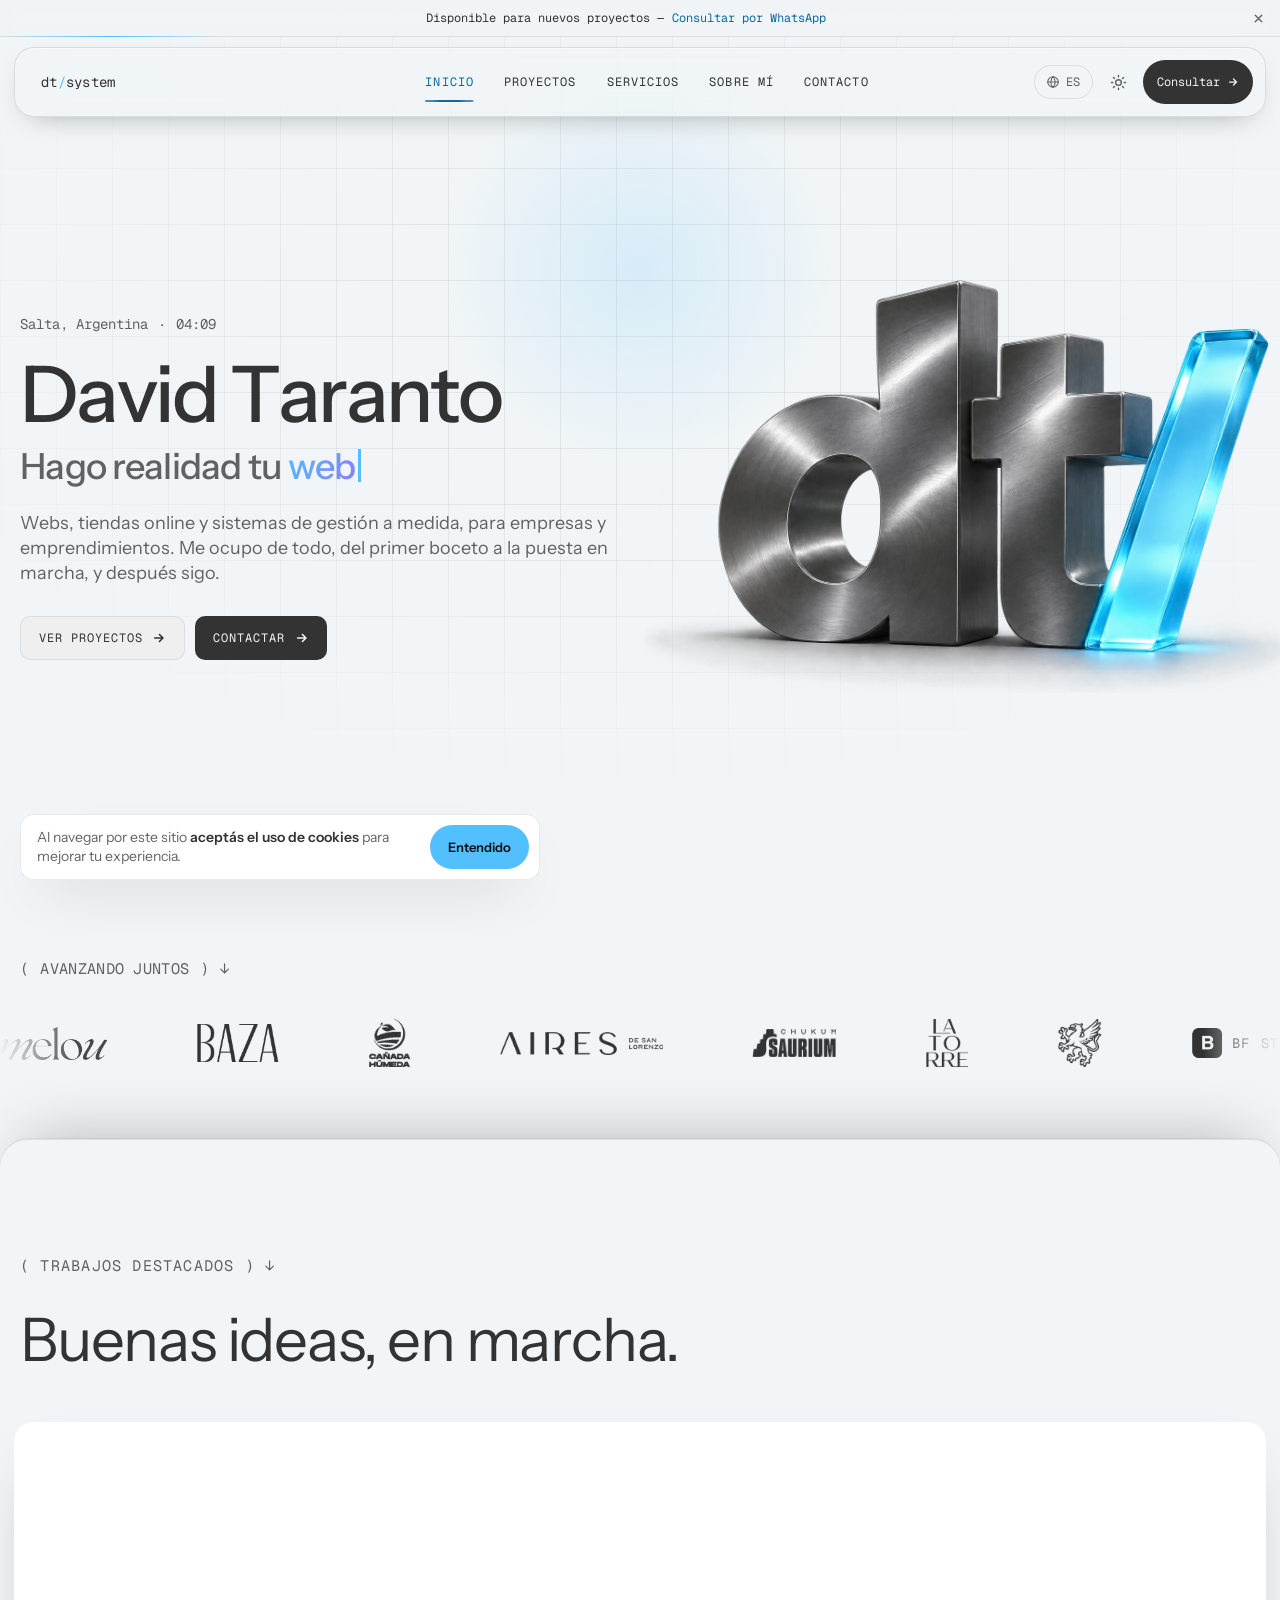
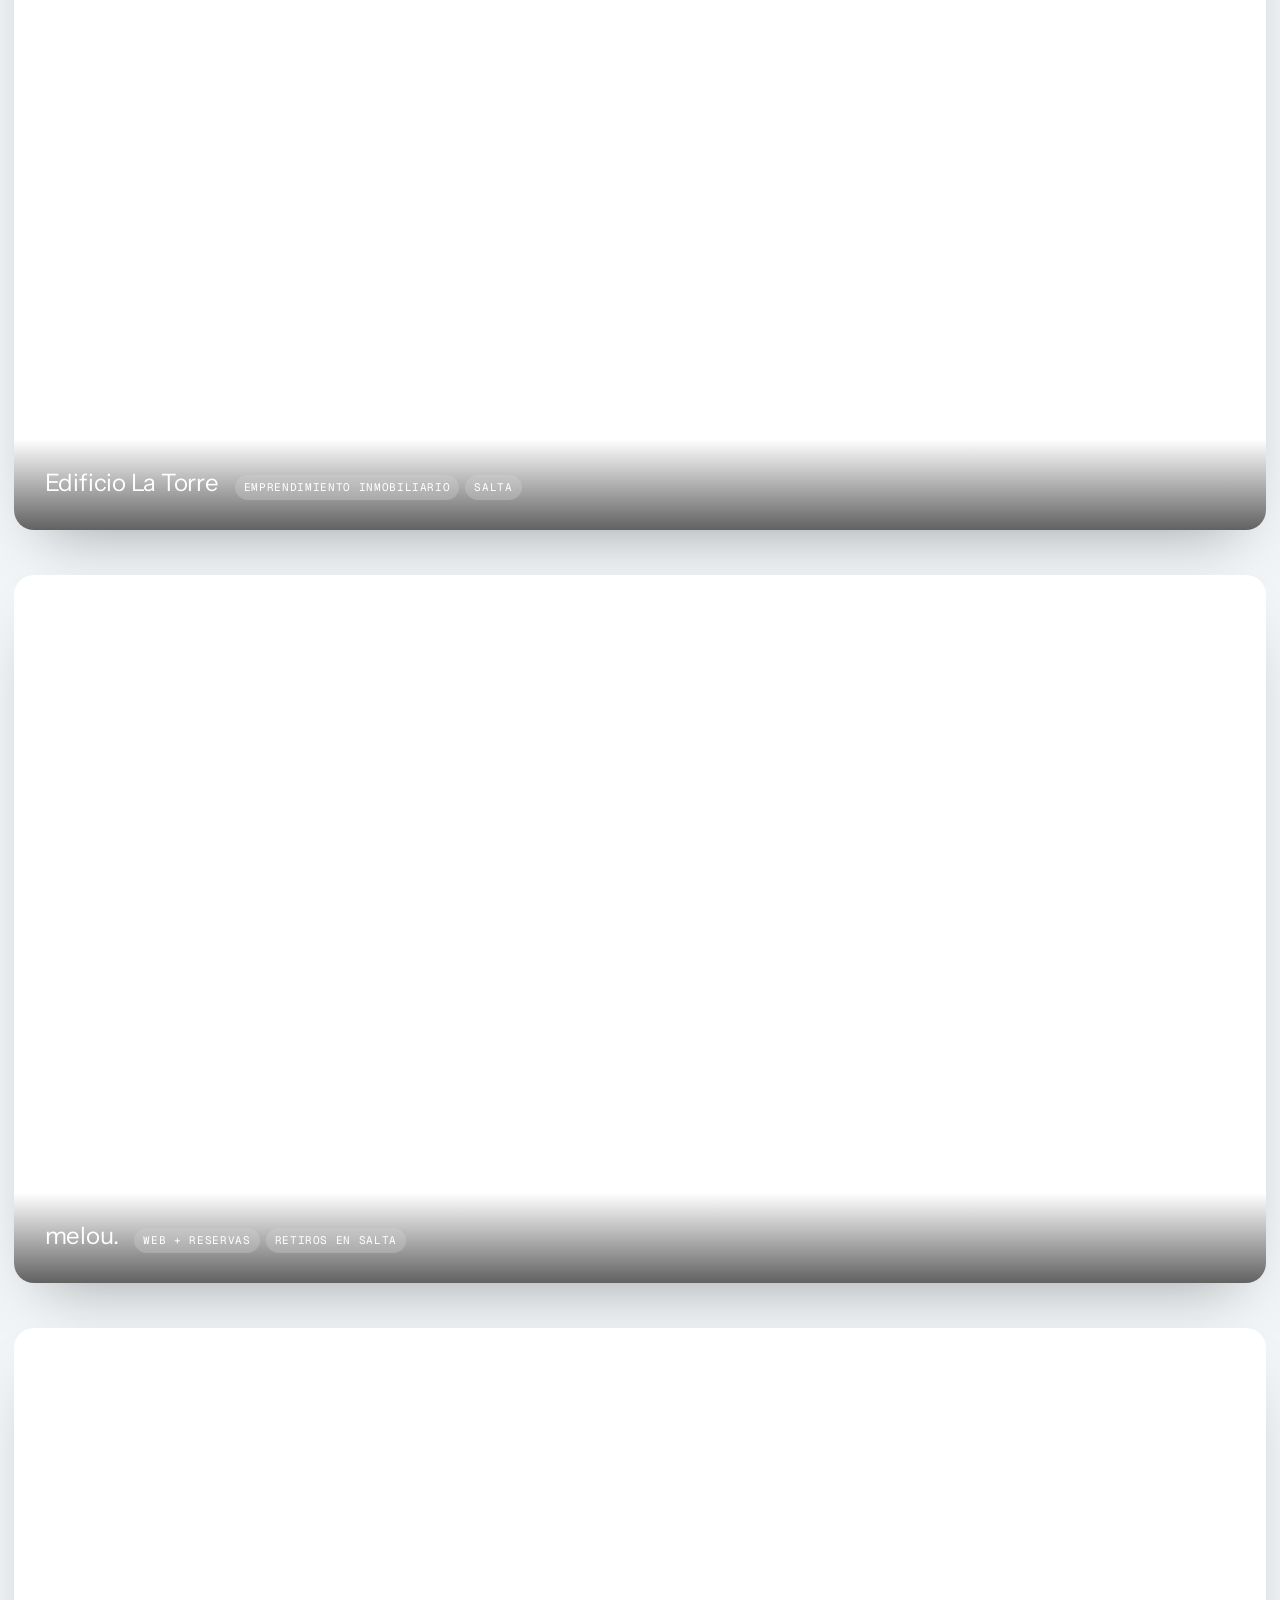
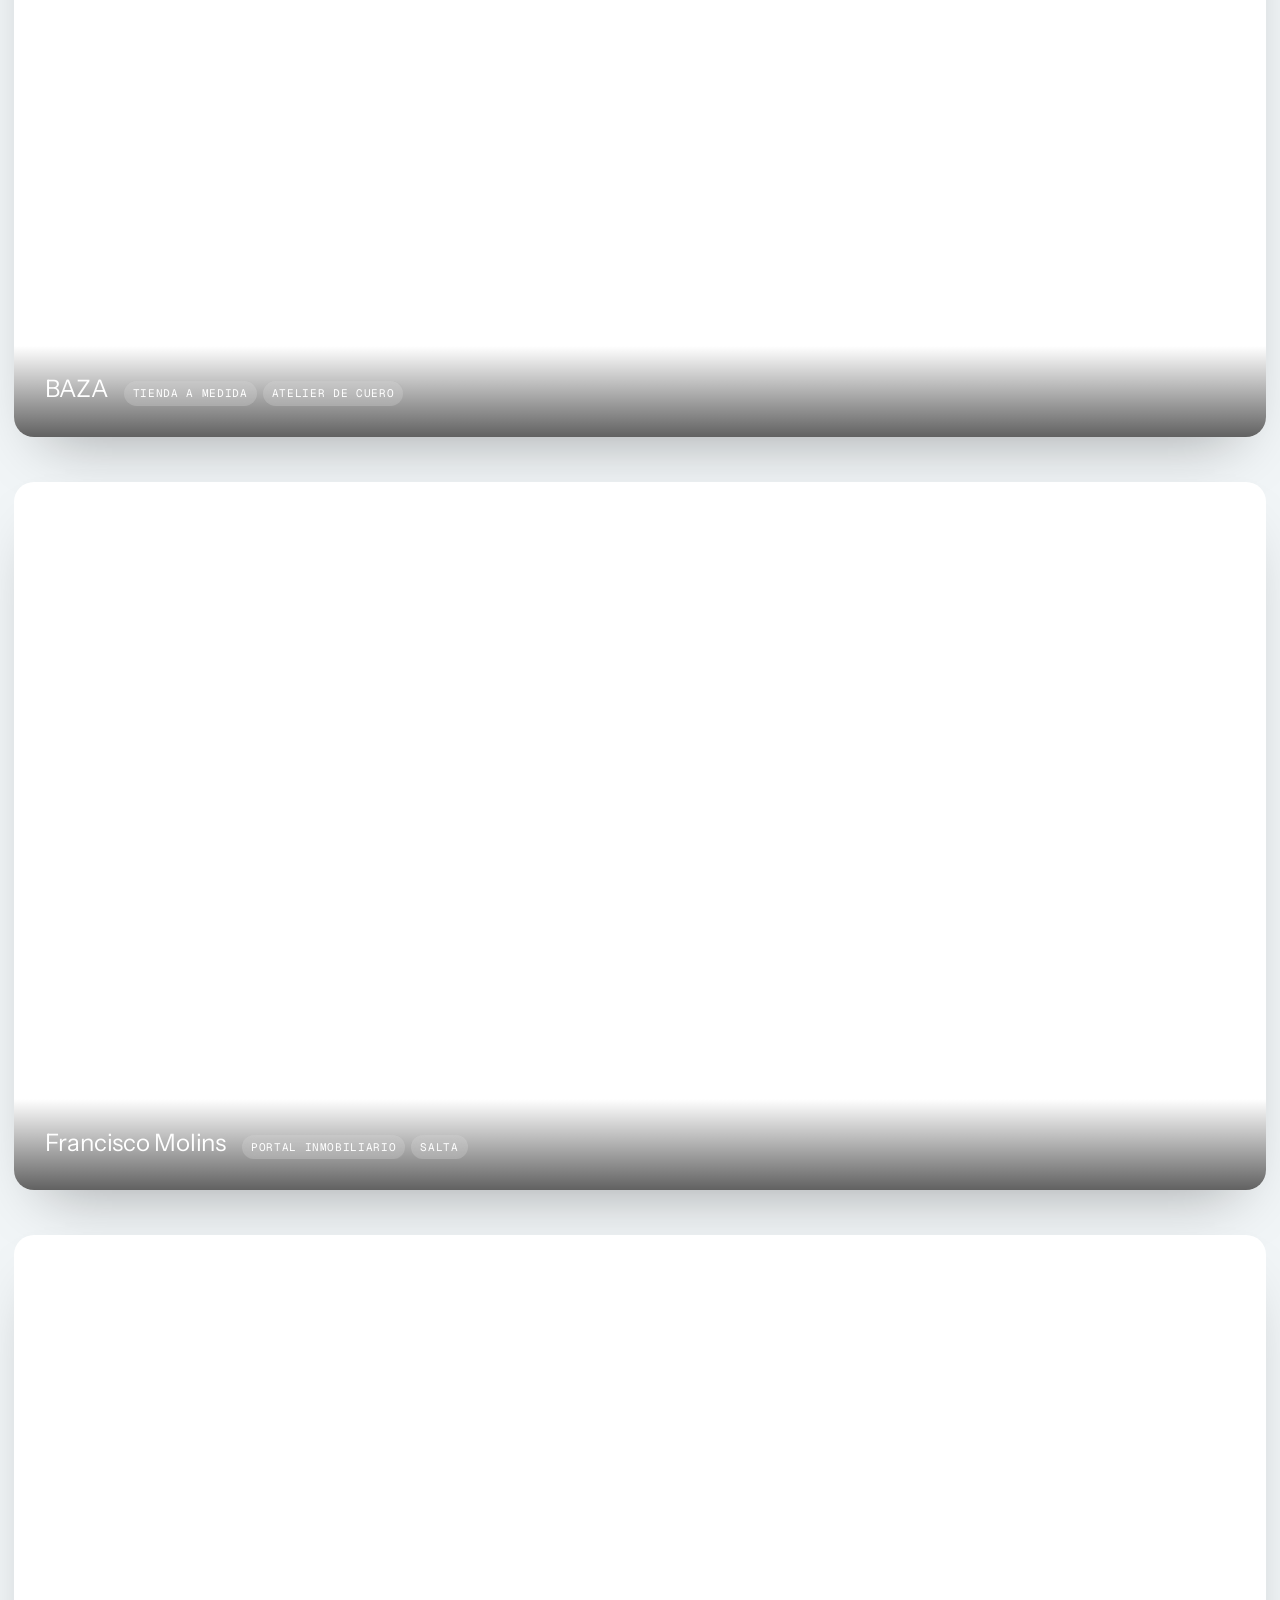
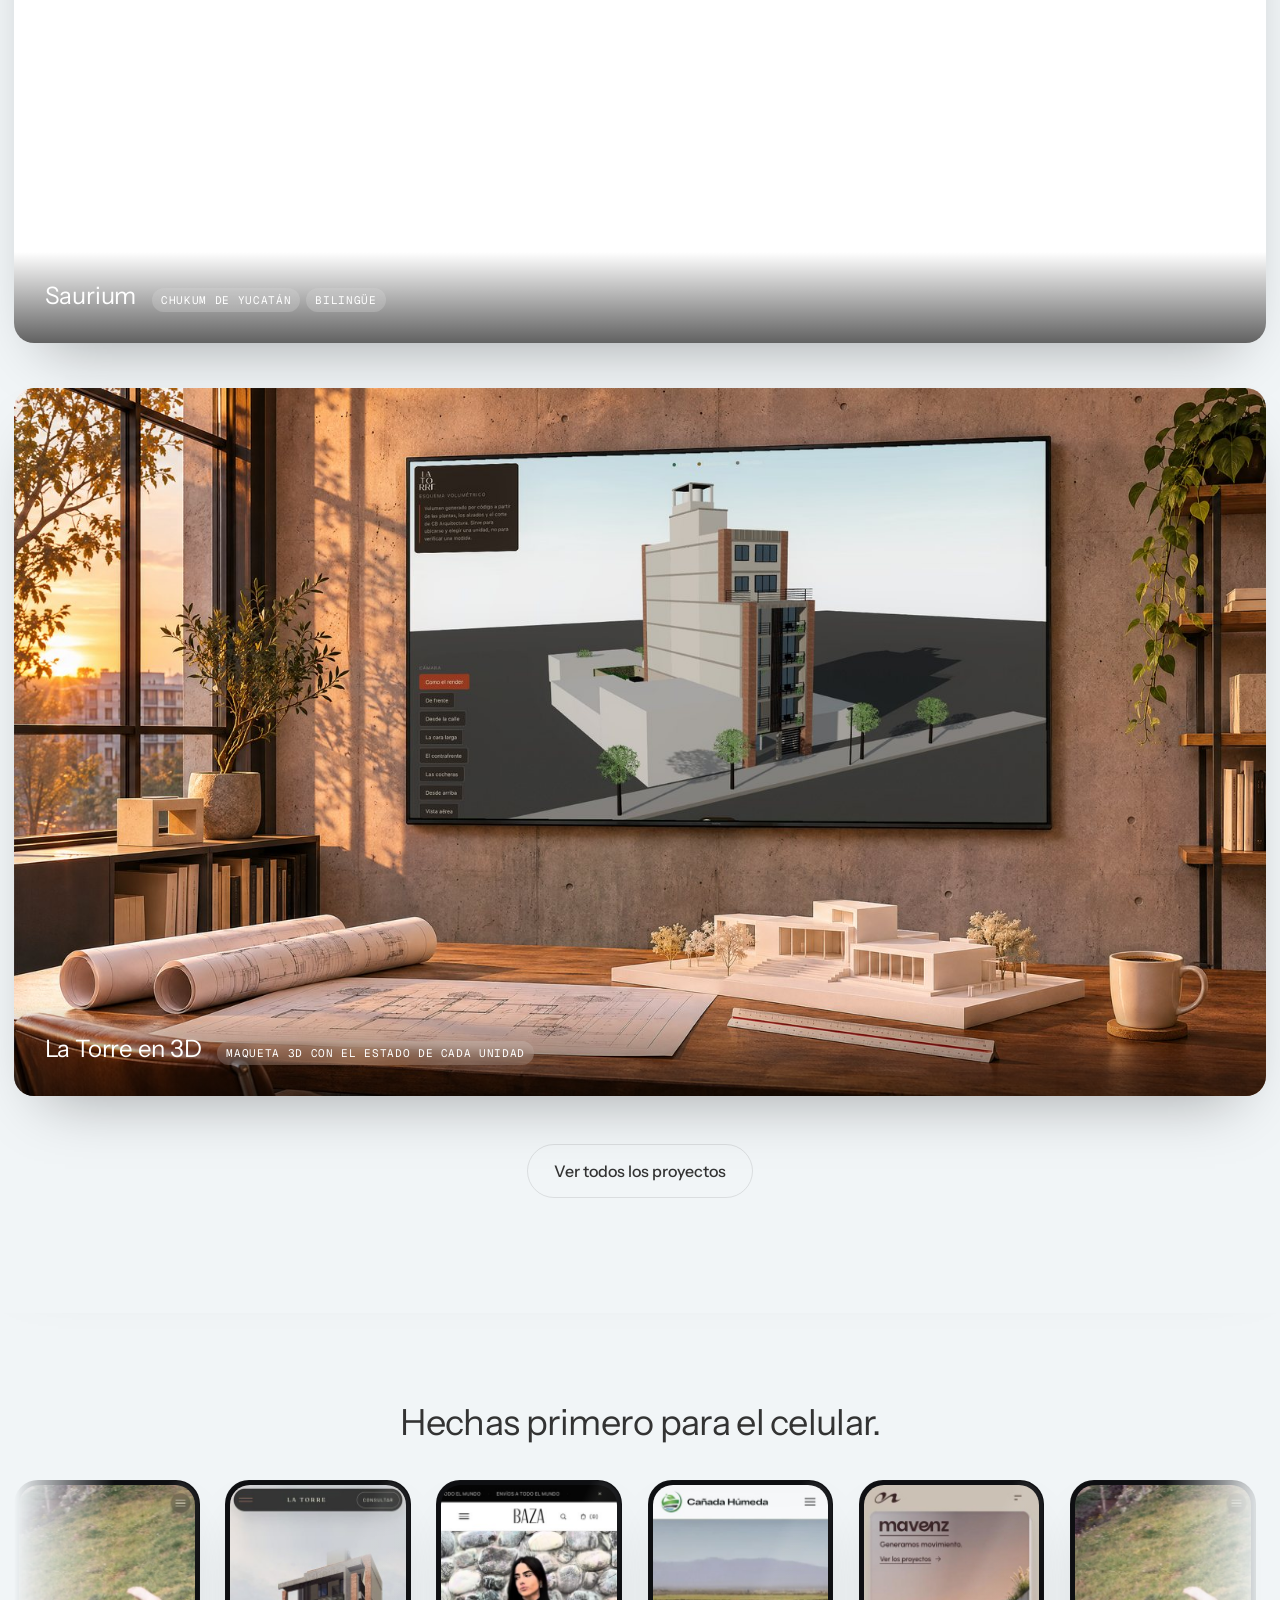
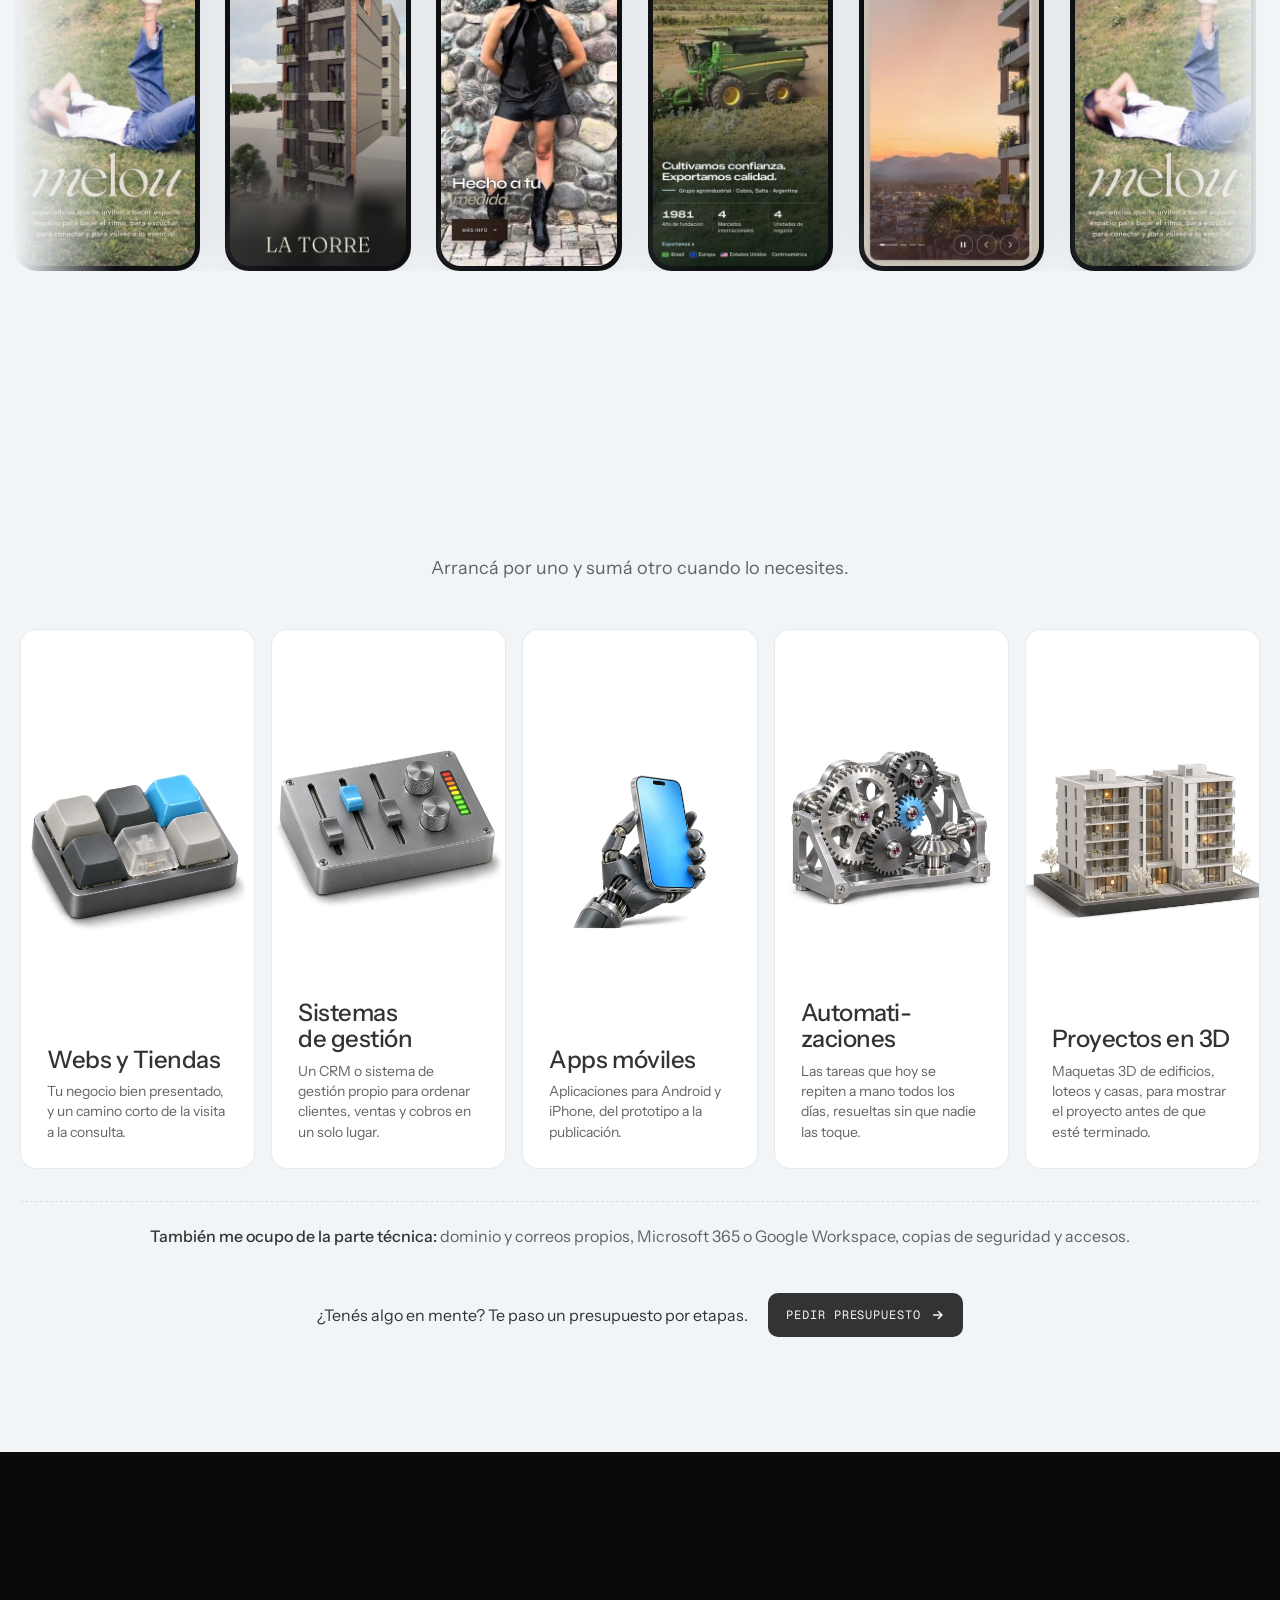
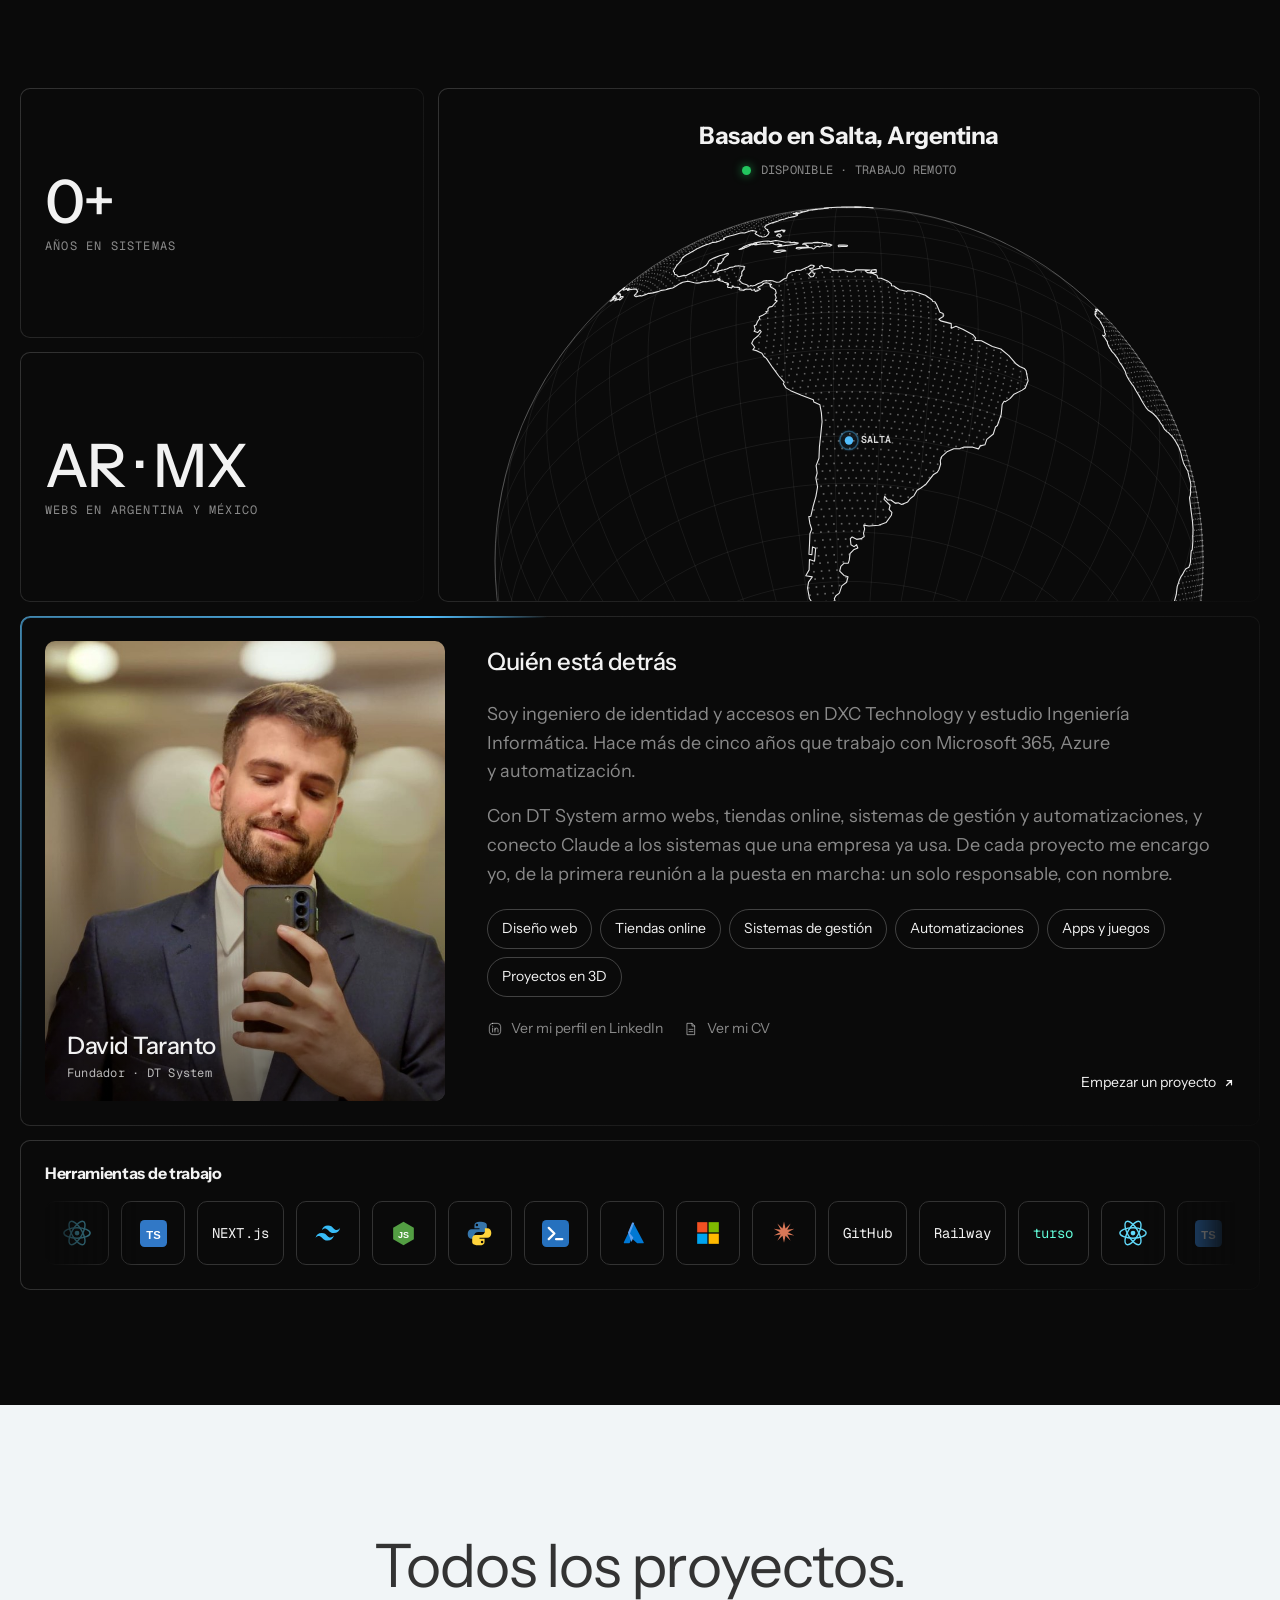
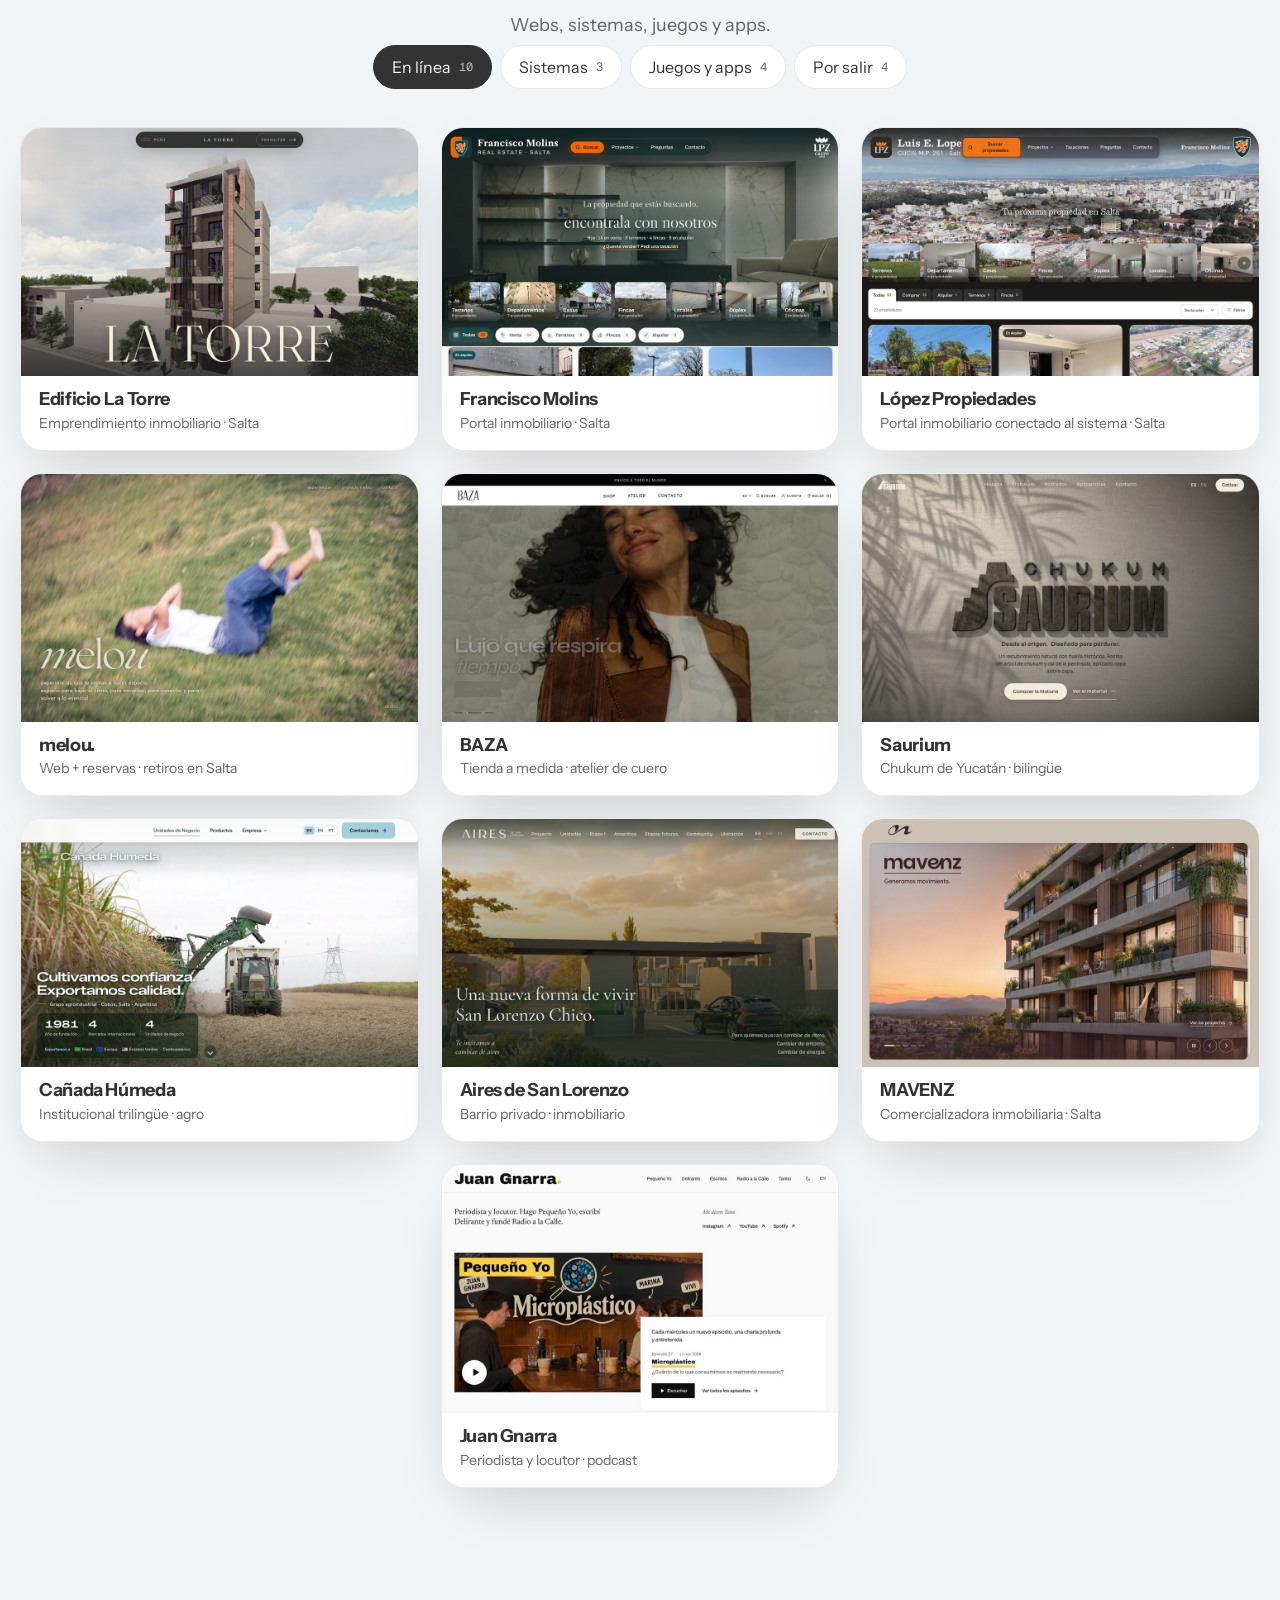
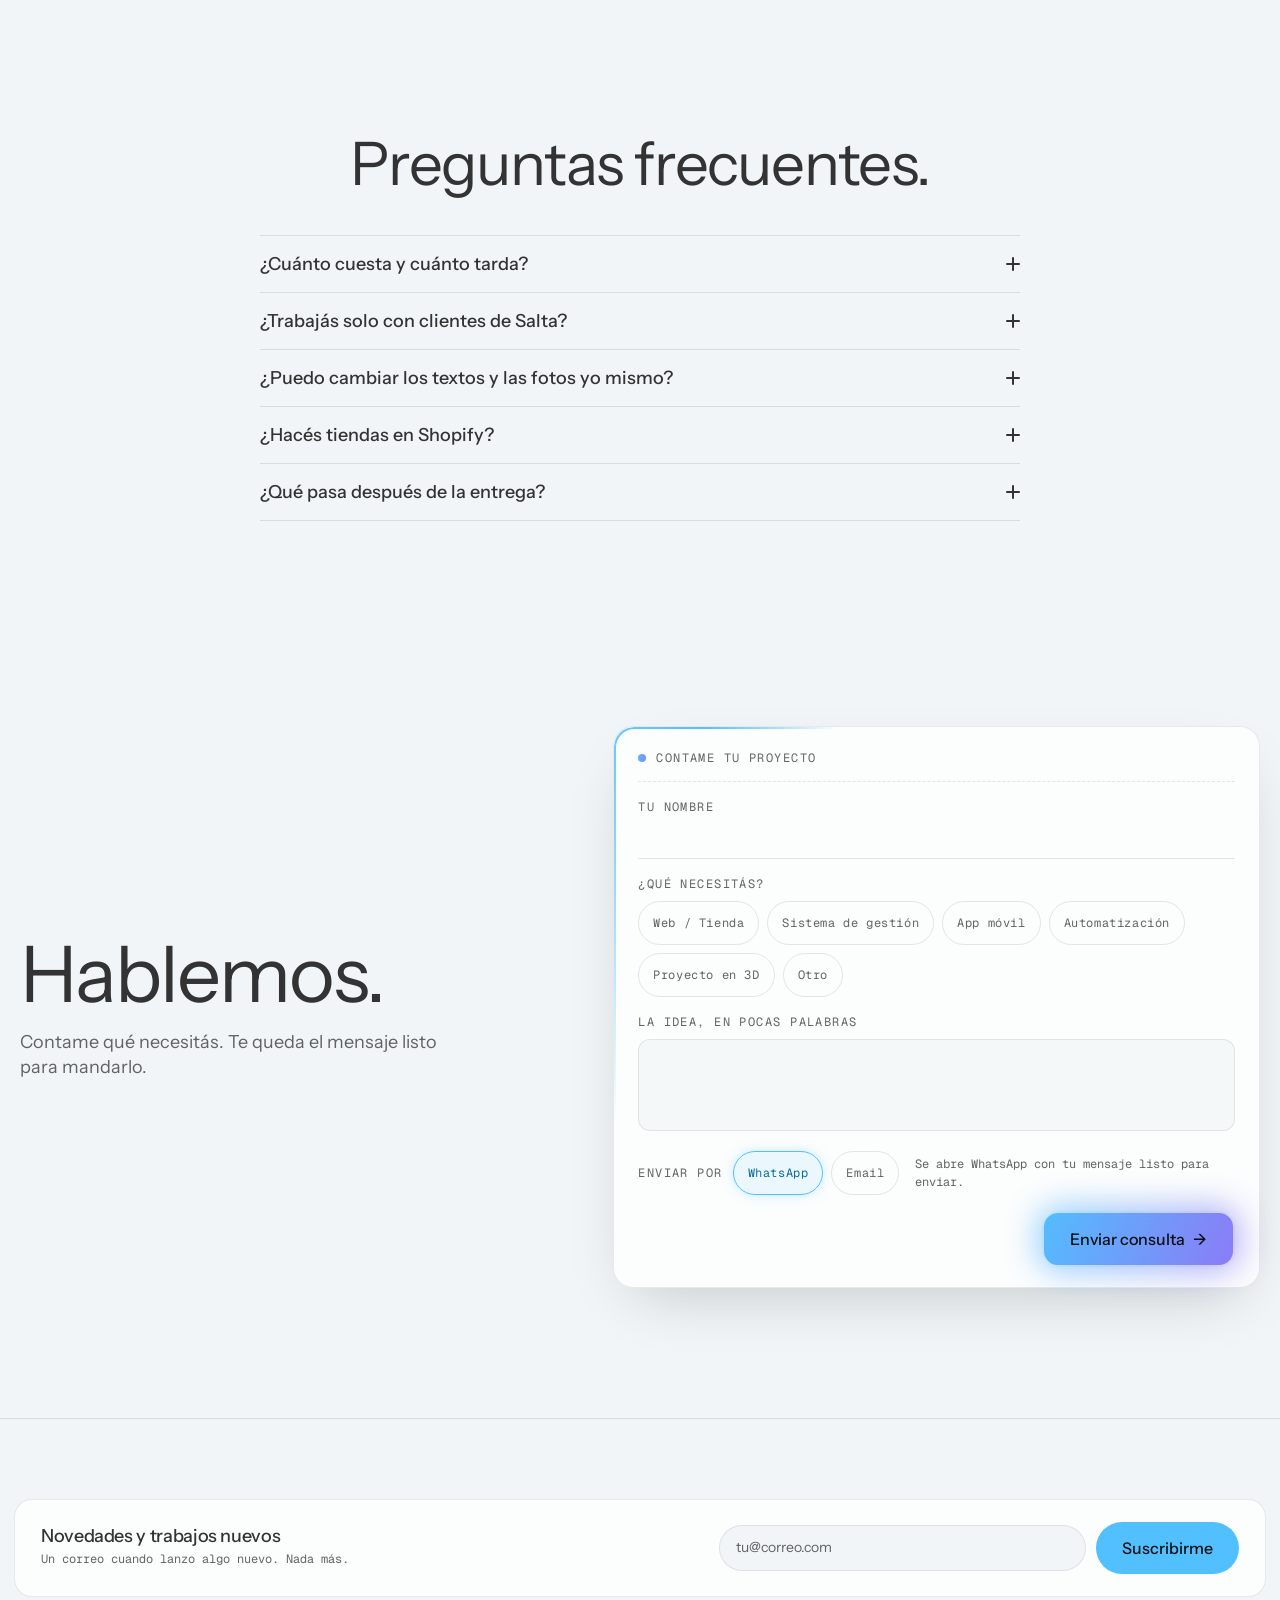
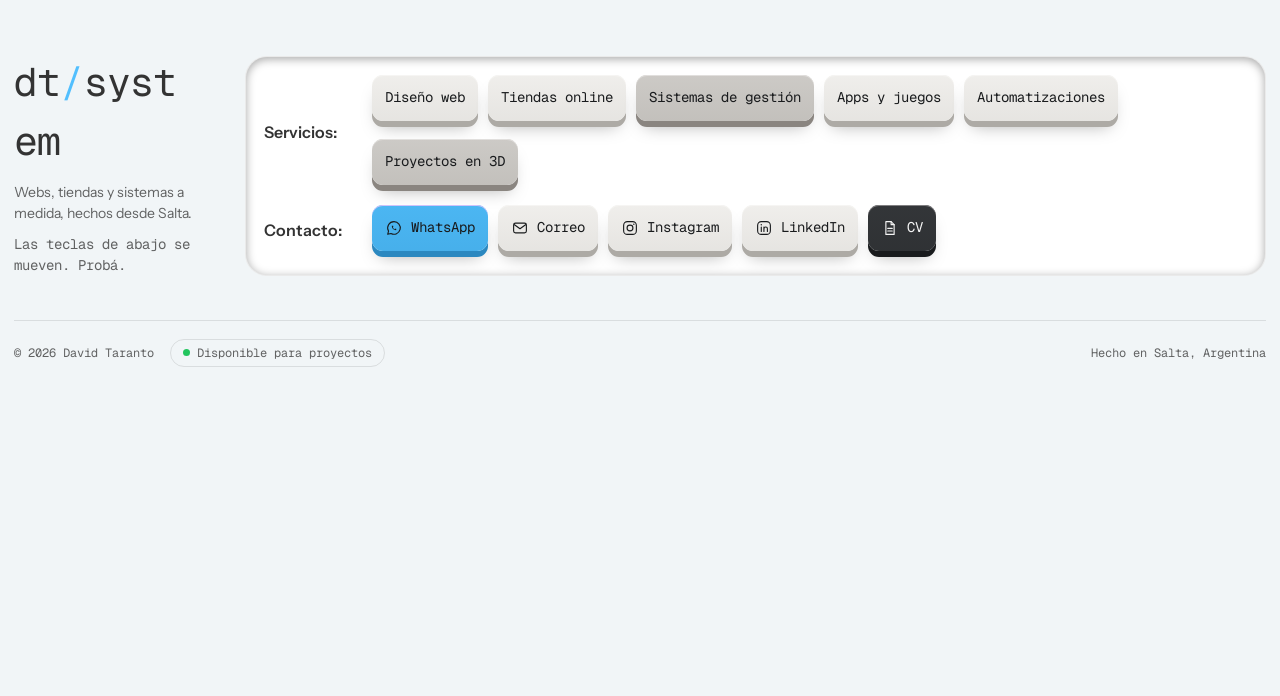
==== commit 5b649016: "fix: fuera los rotulos [ TEXTO ] Co-Authored-By: Claude Opus 5.5 <noreply@anthropic.com>" ====
--- a/index.html
+++ b/index.html
@@ -18,13 +18,13 @@
   <meta property="og:locale:alternate" content="en_US">
   <!-- La URL de la imagen social DEBE ser absoluta: los scrapers de
        LinkedIn/WhatsApp no resuelven rutas relativas. -->
-  <meta property="og:image" content="https://dtsystem.com.ar/assets/og.png?v=20261118q">
+  <meta property="og:image" content="https://dtsystem.com.ar/assets/og.png?v=20261118r">
   <meta property="og:image:width" content="1200">
   <meta property="og:image:height" content="630">
   <meta property="og:image:alt" content="DT System: webs, tiendas y sistemas a medida hechos por David Taranto en Salta">
   <link rel="canonical" href="https://dtsystem.com.ar/">
   <meta name="twitter:card" content="summary_large_image">
-  <meta name="twitter:image" content="https://dtsystem.com.ar/assets/og.png?v=20261118q">
+  <meta name="twitter:image" content="https://dtsystem.com.ar/assets/og.png?v=20261118r">
   <!-- Favicon: marca "dt/" en SVG inline (sin archivo extra) -->
   <!-- ?v=2 fuerza a los navegadores a descartar el favicon viejo cacheado -->
   <link rel="icon" href="assets/brand/favicon-64.png?v=2" type="image/png" sizes="64x64">
@@ -39,8 +39,8 @@
   <link rel="stylesheet" href="https://fonts.googleapis.com/css2?family=Instrument+Sans:wght@400;500;700&family=Geist+Mono:wght@400;700&display=swap">
   <link rel="stylesheet" href="https://fonts.googleapis.com/css2?family=Bungee&text=ABCDEFGHIJKLMNOPQRSTUVWXYZ%C3%81%C3%89%C3%8D%C3%93%C3%9A%C3%91%20&display=swap">
 
-  <link rel="stylesheet" href="styles.css?v=20261118q">
-  <link rel="stylesheet" href="celular.css?v=20261118q" media="(max-width: 720px)">
+  <link rel="stylesheet" href="styles.css?v=20261118r">
+  <link rel="stylesheet" href="celular.css?v=20261118r" media="(max-width: 720px)">
 
   <!-- Tema inicial ANTES del primer paint (evita flash):
        localStorage manda; si no hay, respeta prefers-color-scheme. -->
@@ -302,7 +302,6 @@
     <!-- ============ 4. MOBILE SHOWCASE ============ -->
     <section class="mobile-sec">
       <div class="mobile-head wrap">
-        <p class="rotulo" data-i18n="rot_cel">Celular primero</p>
         <h2 class="h2 h2-quieto" data-i18n="mob_h">Hechas primero para el celular.</h2>
       </div>
 
@@ -347,7 +346,6 @@
     <section id="servicios">
       <div class="wrap">
         <div class="sec-head" data-rv="up">
-          <p class="rotulo" data-i18n="rot_srv">Servicios</p>
           <h2 class="h2" data-i18n="srv_h">Elegí por dónde empezar.</h2>
           <p class="sub" data-i18n="srv_sub">Arrancá por uno y sumá otro cuando lo necesites.</p>
           <button class="acc-reset" id="accReset" hidden data-i18n="acc_reset">✕ Cerrar detalle</button>
@@ -493,7 +491,6 @@
     <section class="bento-sec" id="sobre-mi">
       <div class="wrap">
         <div class="sec-head" data-rv="down">
-          <p class="rotulo" data-i18n="rot_yo">Quién soy</p>
           <h2 class="h2" data-i18n="about_h">Sobre mí.</h2>
         </div>
 
@@ -578,7 +575,6 @@
     <section id="testimonios" class="testi-sec" hidden>
       <div class="wrap">
         <div class="sec-head">
-          <p class="rotulo" data-i18n="rot_testi">Testimonios</p>
           <h2 class="h2 testi-h"><span data-i18n="testi_h">No lo digo yo</span><span class="ast" aria-hidden="true">*</span></h2>
           <span class="astnote" data-i18n="testi_ast">*Lo dicen mis clientes</span>
         </div>
@@ -594,7 +590,6 @@
     <section id="todos" class="todos-sec">
       <div class="wrap">
         <div class="sec-head" data-rv="fade">
-          <p class="rotulo" data-i18n="rot_todos">Portfolio</p>
           <h2 class="h2" data-i18n="cs_todos">Todos los proyectos.</h2>
           <p class="sub" data-i18n="cs_sub">Webs, sistemas, juegos y apps.</p>
         </div>
@@ -827,7 +822,6 @@
         <div class="apps-sec" id="apps">
           <div class="wrap">
             <div class="sec-head" data-rv="up">
-              <p class="rotulo" data-i18n="rot_apps">Hecho a medida</p>
               <h2 class="h2" id="appsH" data-i18n="ap_h">Apps a tu medida.</h2>
               <p class="sub" data-i18n="ap_sub">Las armé para mi trabajo y para mi día a día, y no se descargan. Si necesitás una así para tu negocio, te armo la tuya.</p>
             </div>
@@ -896,7 +890,6 @@
     <section id="preguntas" class="faq-sec">
       <div class="wrap">
         <div class="sec-head" data-rv="down">
-          <p class="rotulo" data-i18n="rot_faq">Preguntas</p>
           <h2 class="h2" data-i18n="faq_h">Preguntas frecuentes.</h2>
         </div>
         <div class="faq-list">
@@ -927,7 +920,6 @@
     <!-- ============ 9. CTA FINAL (gigante, estilo Stökt) ============ -->
     <section id="contacto" class="cta-final">
       <div class="wrap sec-head" data-rv="zoom">
-        <p class="rotulo" data-i18n="rot_cont">Contacto</p>
         <h2 class="h2 cta-giant" data-i18n="cta_h">Hablemos.</h2>
         <p class="sub cta-sub" data-i18n="cta_sub">Contame qué necesitás. Te queda el mensaje listo para mandarlo.</p>
         <a class="pill pill-oscuro cta-abrir" href="#contacto"><span class="pill-txt"><span data-i18n="cta_cont">Contactar</span></span><svg class="pill-fl" viewBox="0 0 16 16" width="14" height="14" aria-hidden="true" focusable="false"><path d="M3 8h9M8.5 4l4 4-4 4" fill="none" stroke="currentColor" stroke-width="1.8" stroke-linecap="round" stroke-linejoin="round"/></svg></a>
@@ -1048,9 +1040,9 @@
   </footer>
 
   <script src="assets/land-data.js" defer></script>
-  <script src="main.js?v=20261118q" defer></script>
-  <script src="teclas.js?v=20261118q" defer></script>
-  <script src="previas.js?v=20261118q" defer></script>
-  <script src="medicion.js?v=20261118q" defer></script>
+  <script src="main.js?v=20261118r" defer></script>
+  <script src="teclas.js?v=20261118r" defer></script>
+  <script src="previas.js?v=20261118r" defer></script>
+  <script src="medicion.js?v=20261118r" defer></script>
 </body>
 </html>
--- a/styles.css
+++ b/styles.css
@@ -2820,17 +2820,8 @@
    en mayusculas y en gris arriba de cada titulo. Los de clientes y
    destacados ("( texto ) ↓") llevan la misma letra.
    ============================================================ */
-.rotulo {
-  display: block; margin: 0 0 clamp(10px, 1.4vw, 16px);
-  font-family: var(--font-mono); font-size: clamp(0.8125rem, 0.75rem + 0.25vw, 1rem); font-weight: 400;
-  letter-spacing: 0.08em; text-transform: uppercase; color: var(--muted);
-}
-.rotulo::before { content: "[ "; }
-.rotulo::after { content: " ]"; }
 .cl-carrusel .cl-rotulo, .dest-head .cl-rotulo, .cl-rotulo {
   text-transform: uppercase; letter-spacing: 0.08em; font-size: clamp(0.8125rem, 0.75rem + 0.25vw, 1rem); color: var(--muted);
 }
 .cl-rotulo .cl-t { color: inherit; }
 .testi-h .ast { color: var(--accent-ink); margin-left: 0.02em; }
-.cta-final .rotulo { text-align: left; }
-@media (min-width: 981px) { .cta-final .rotulo { grid-column: 1; grid-row: 1; align-self: start; margin: 0; } }
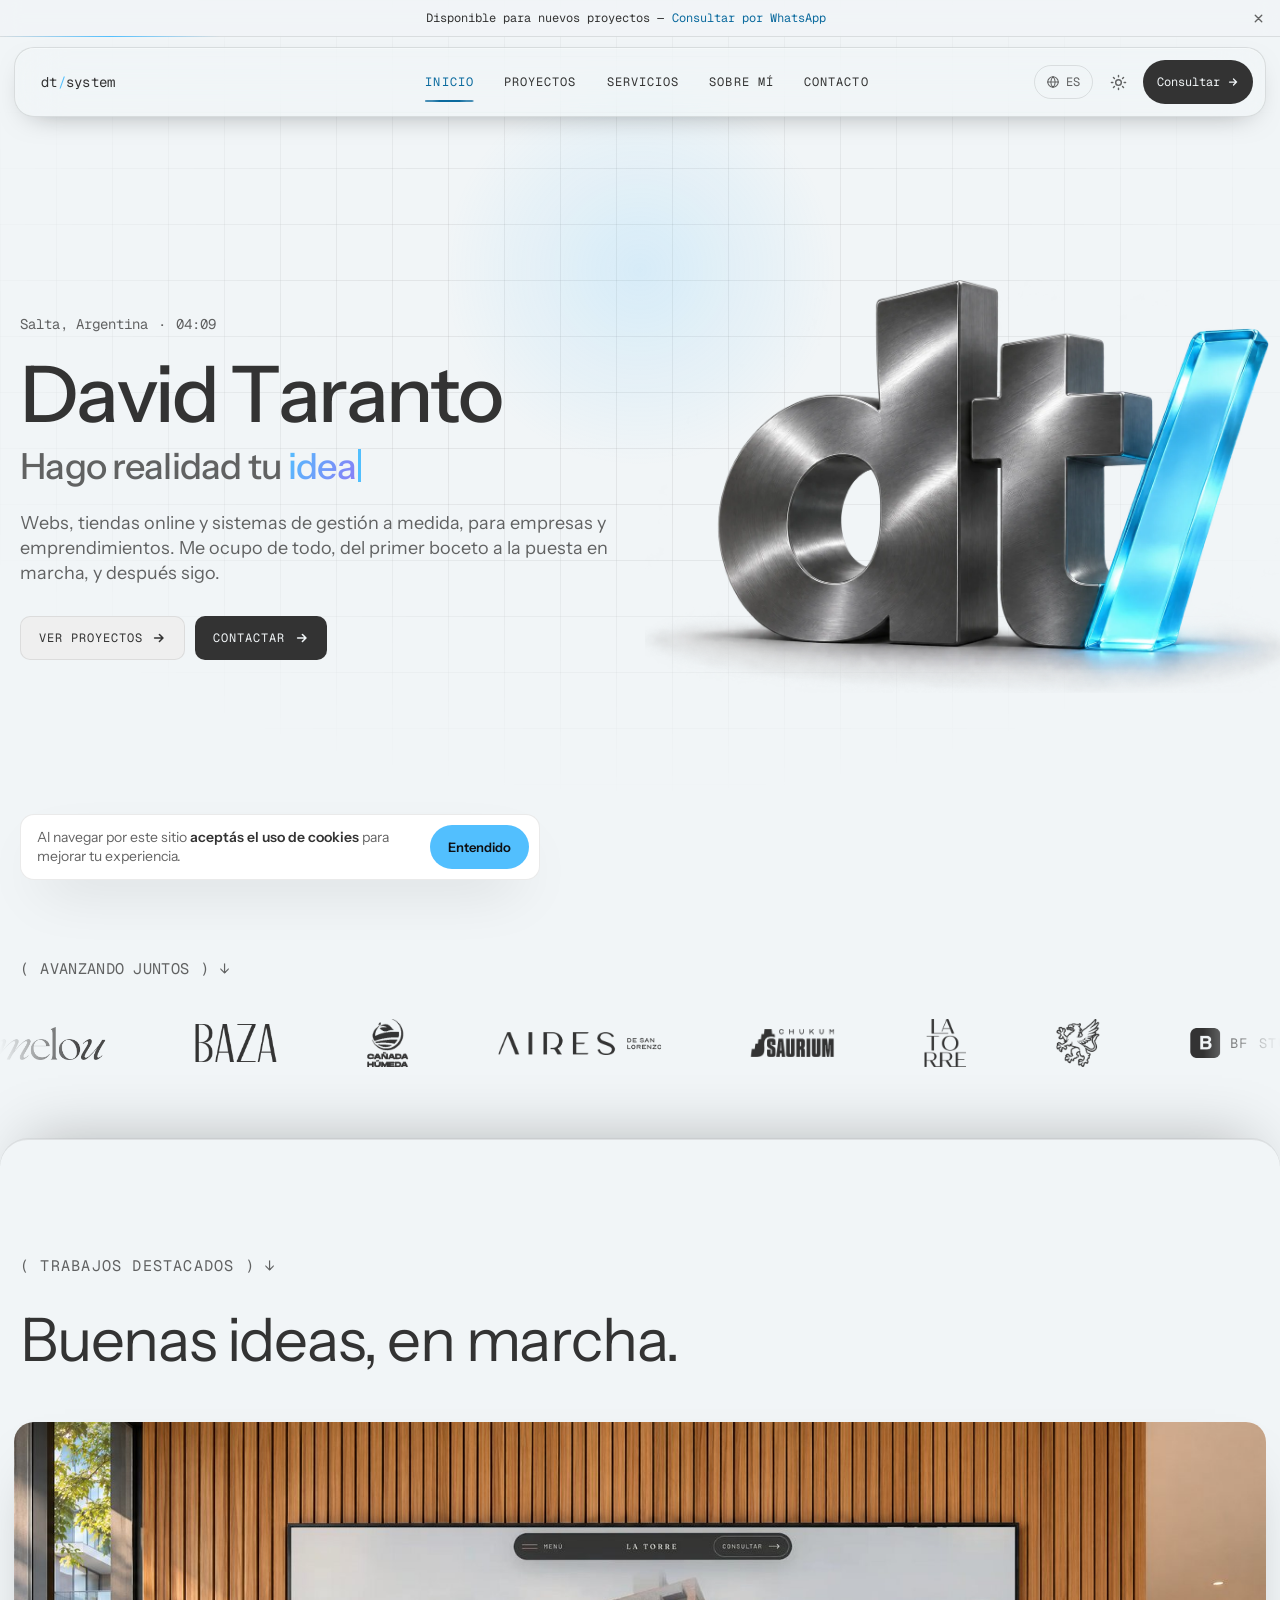
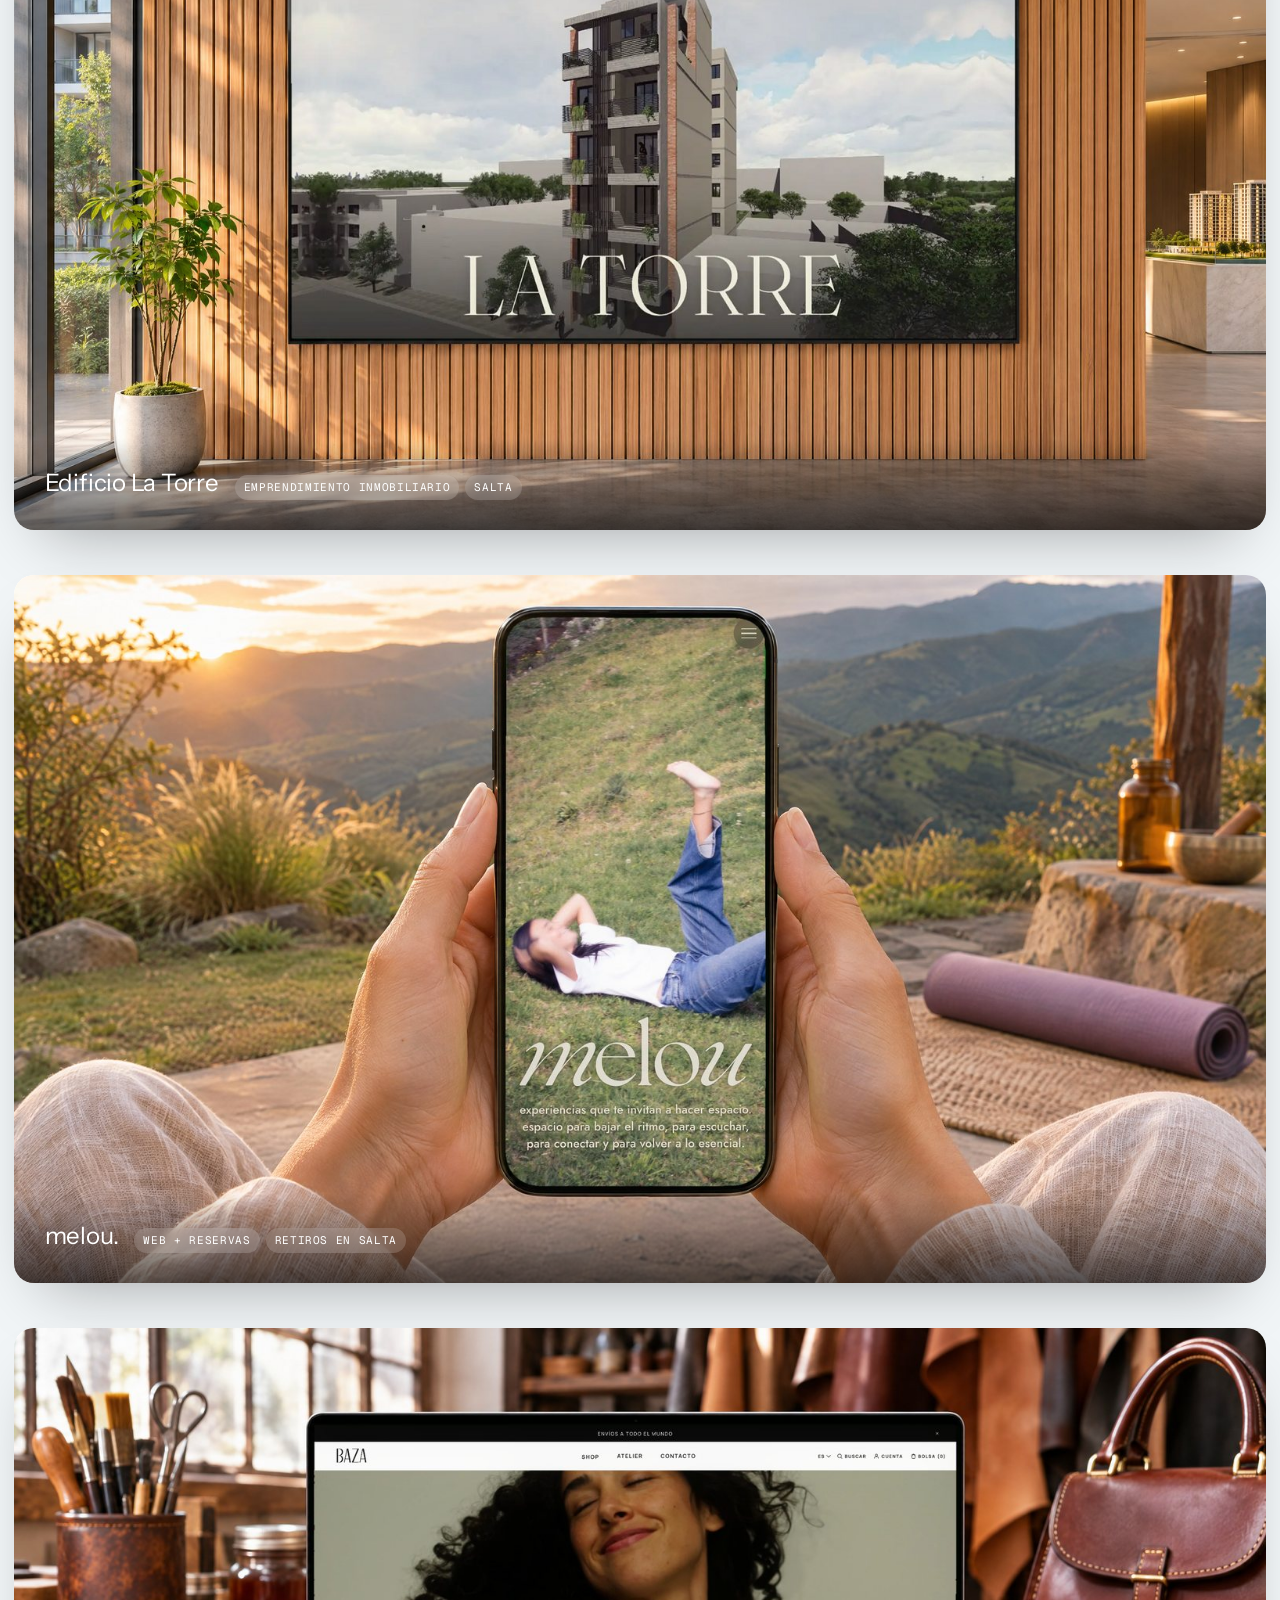
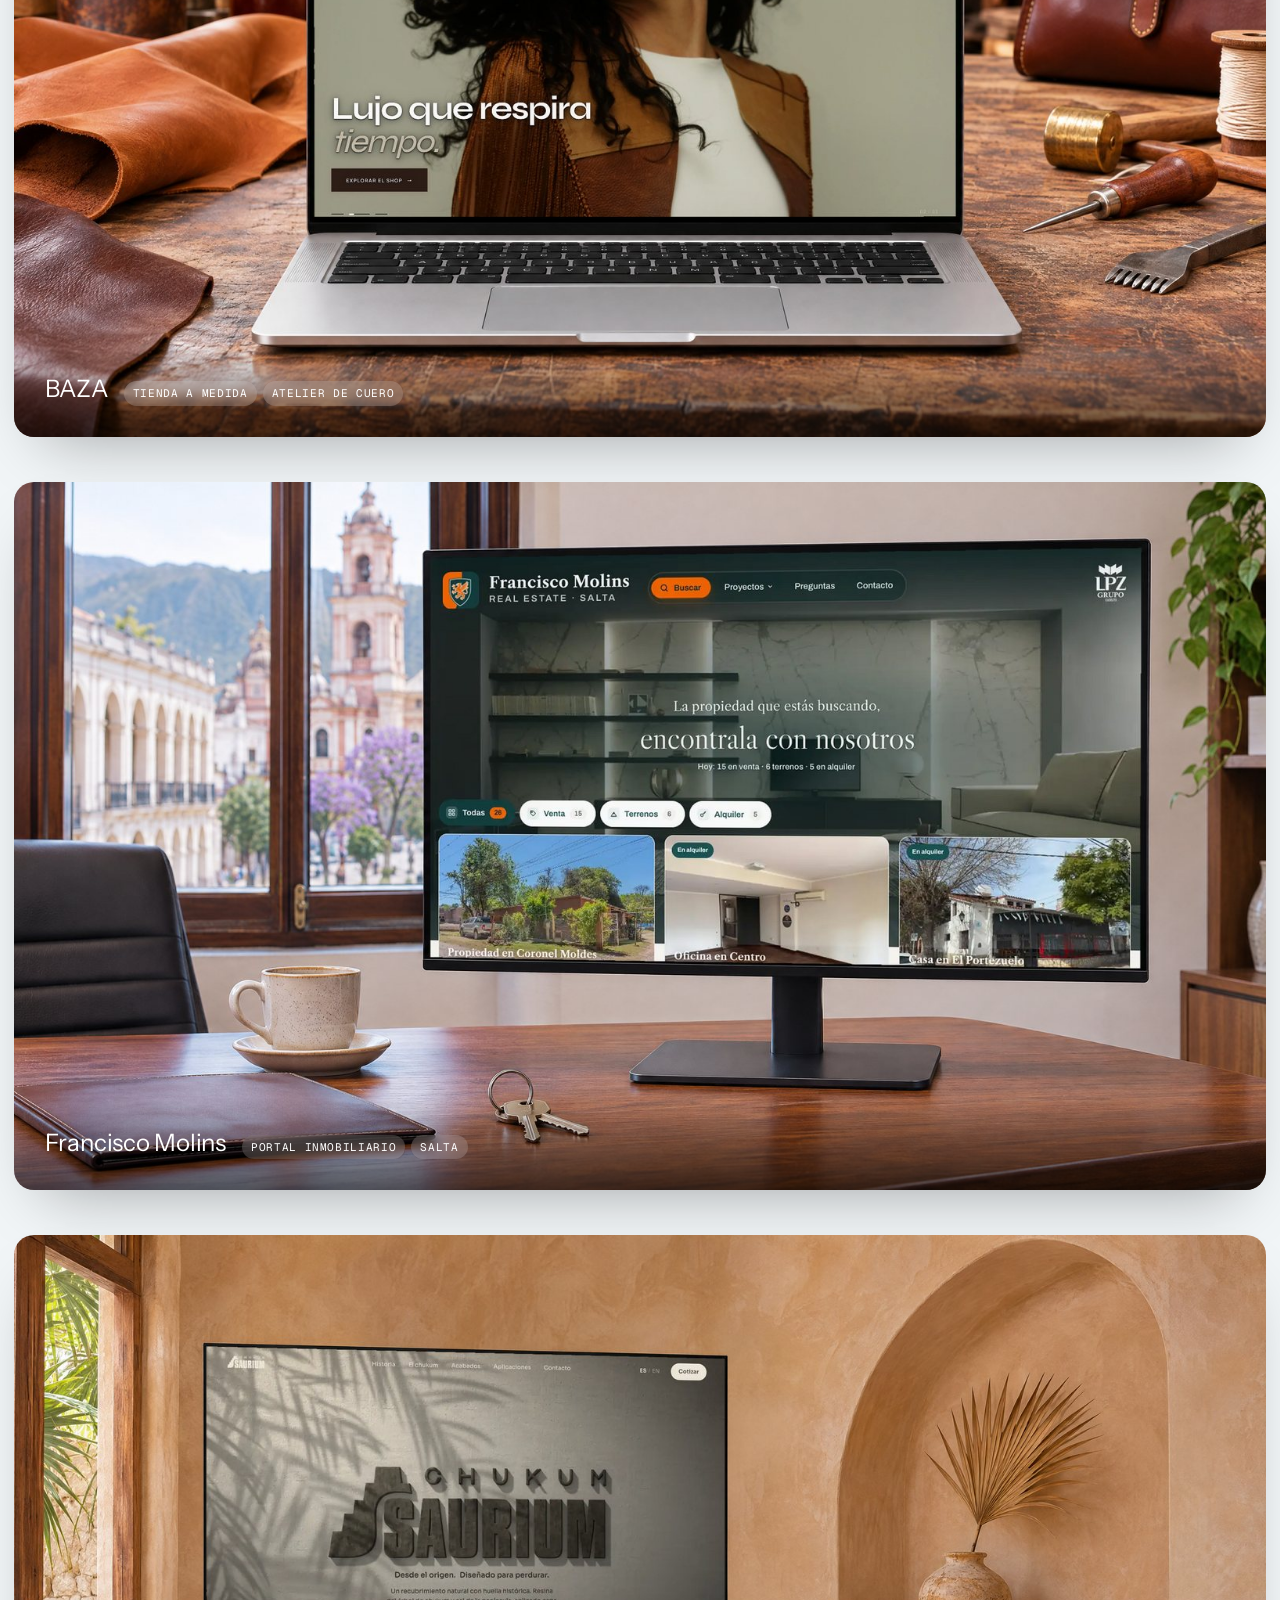
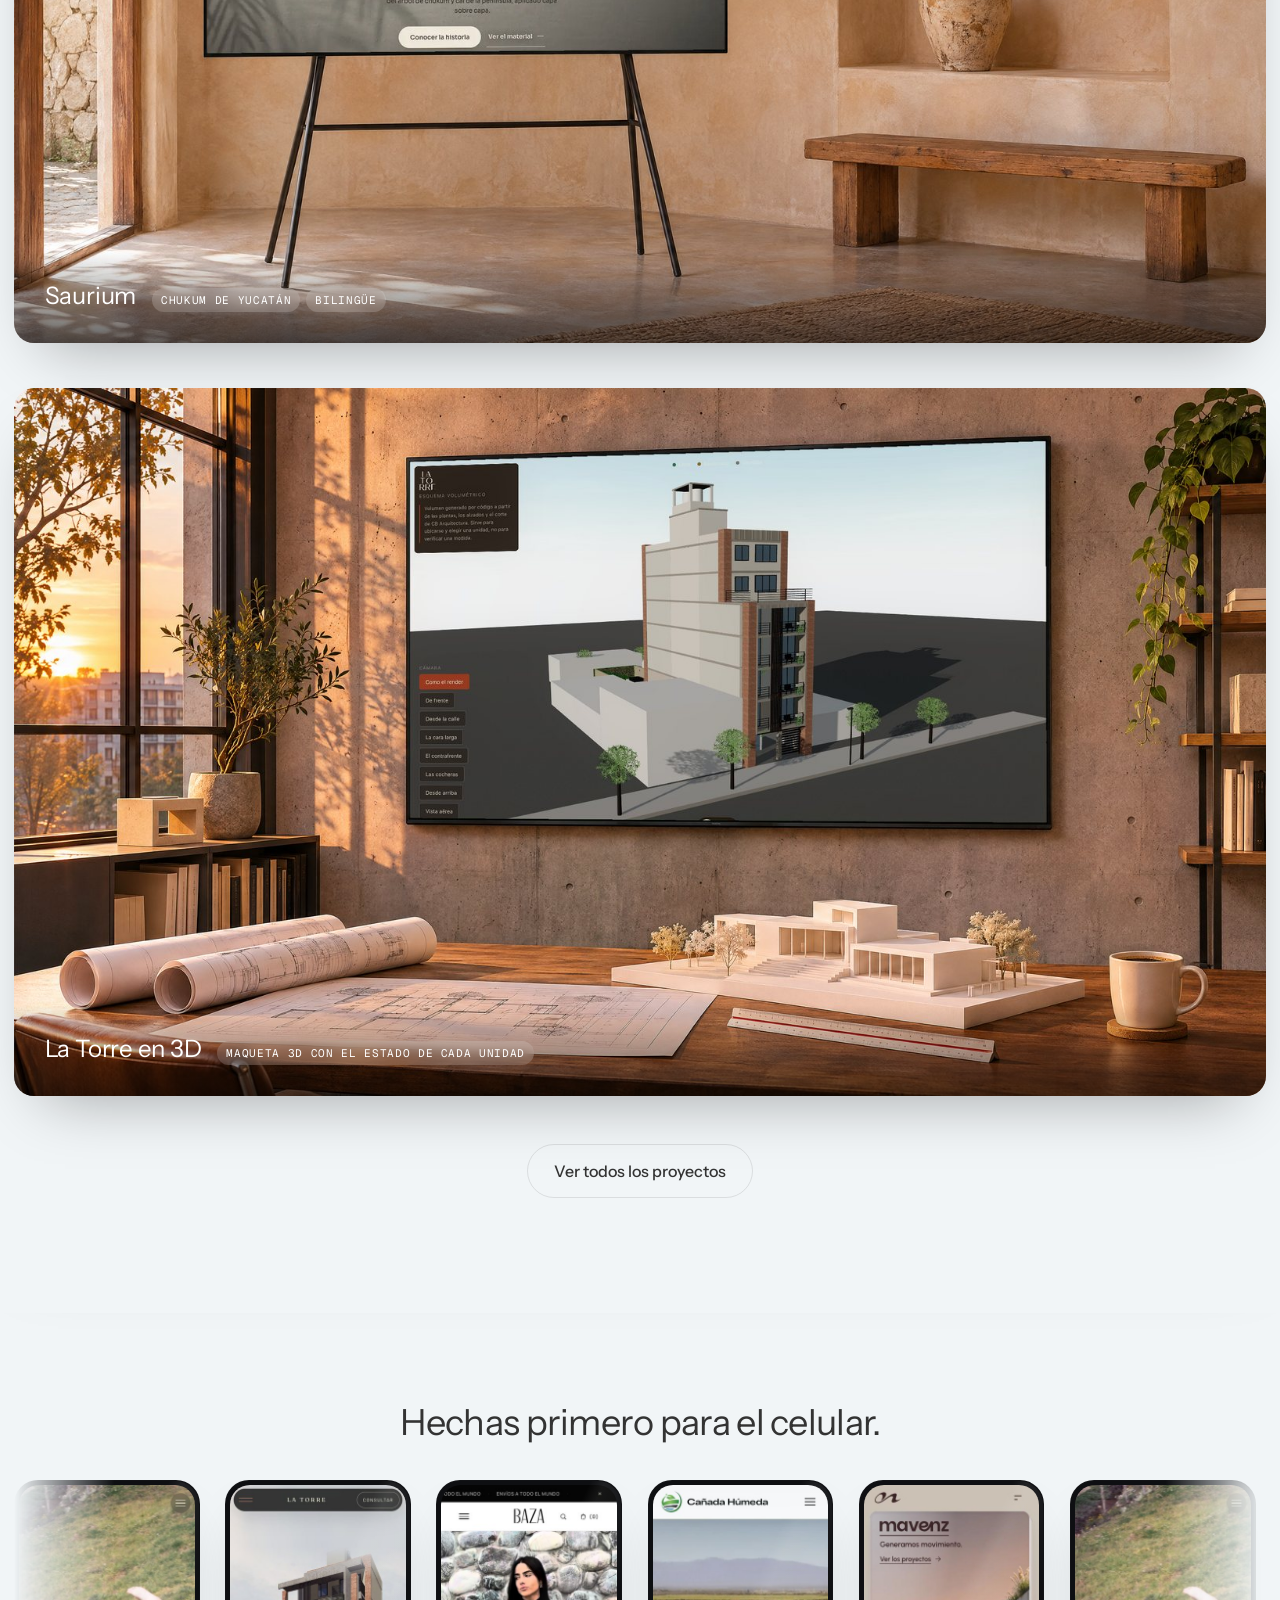
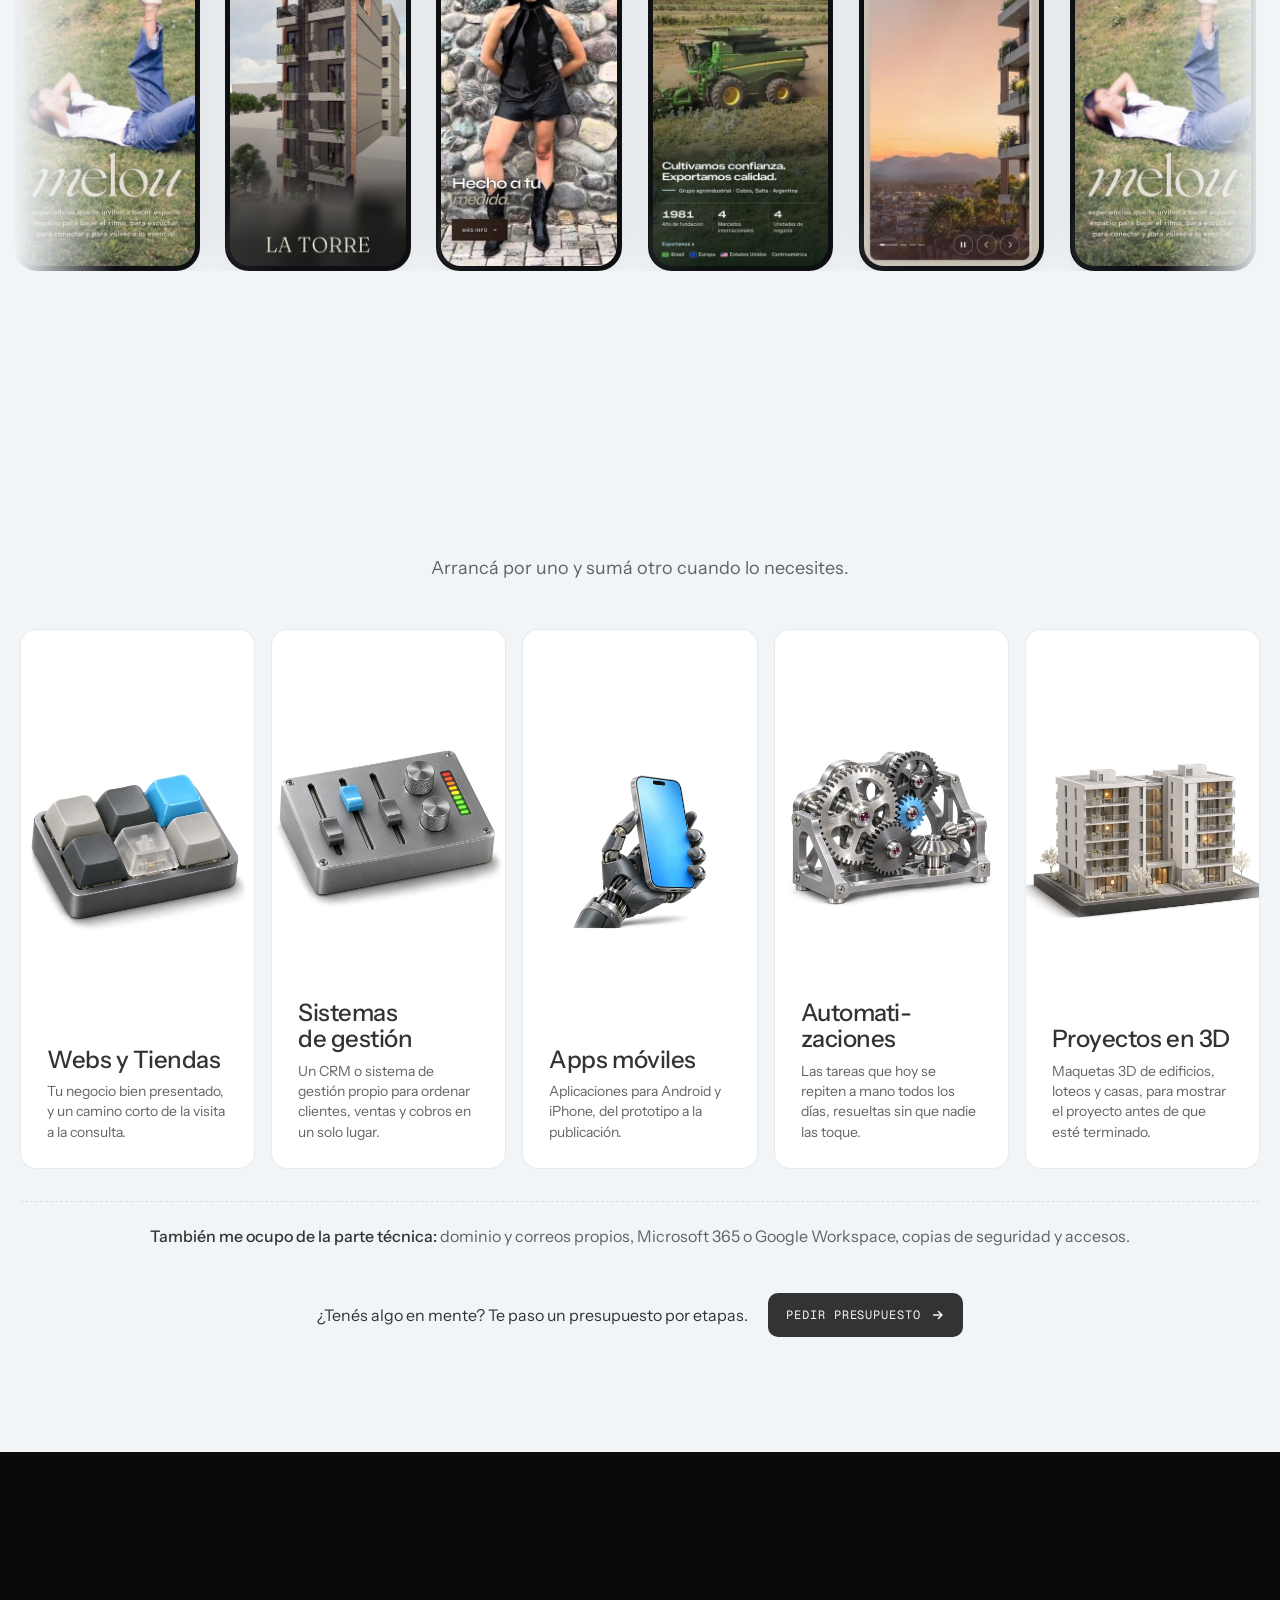
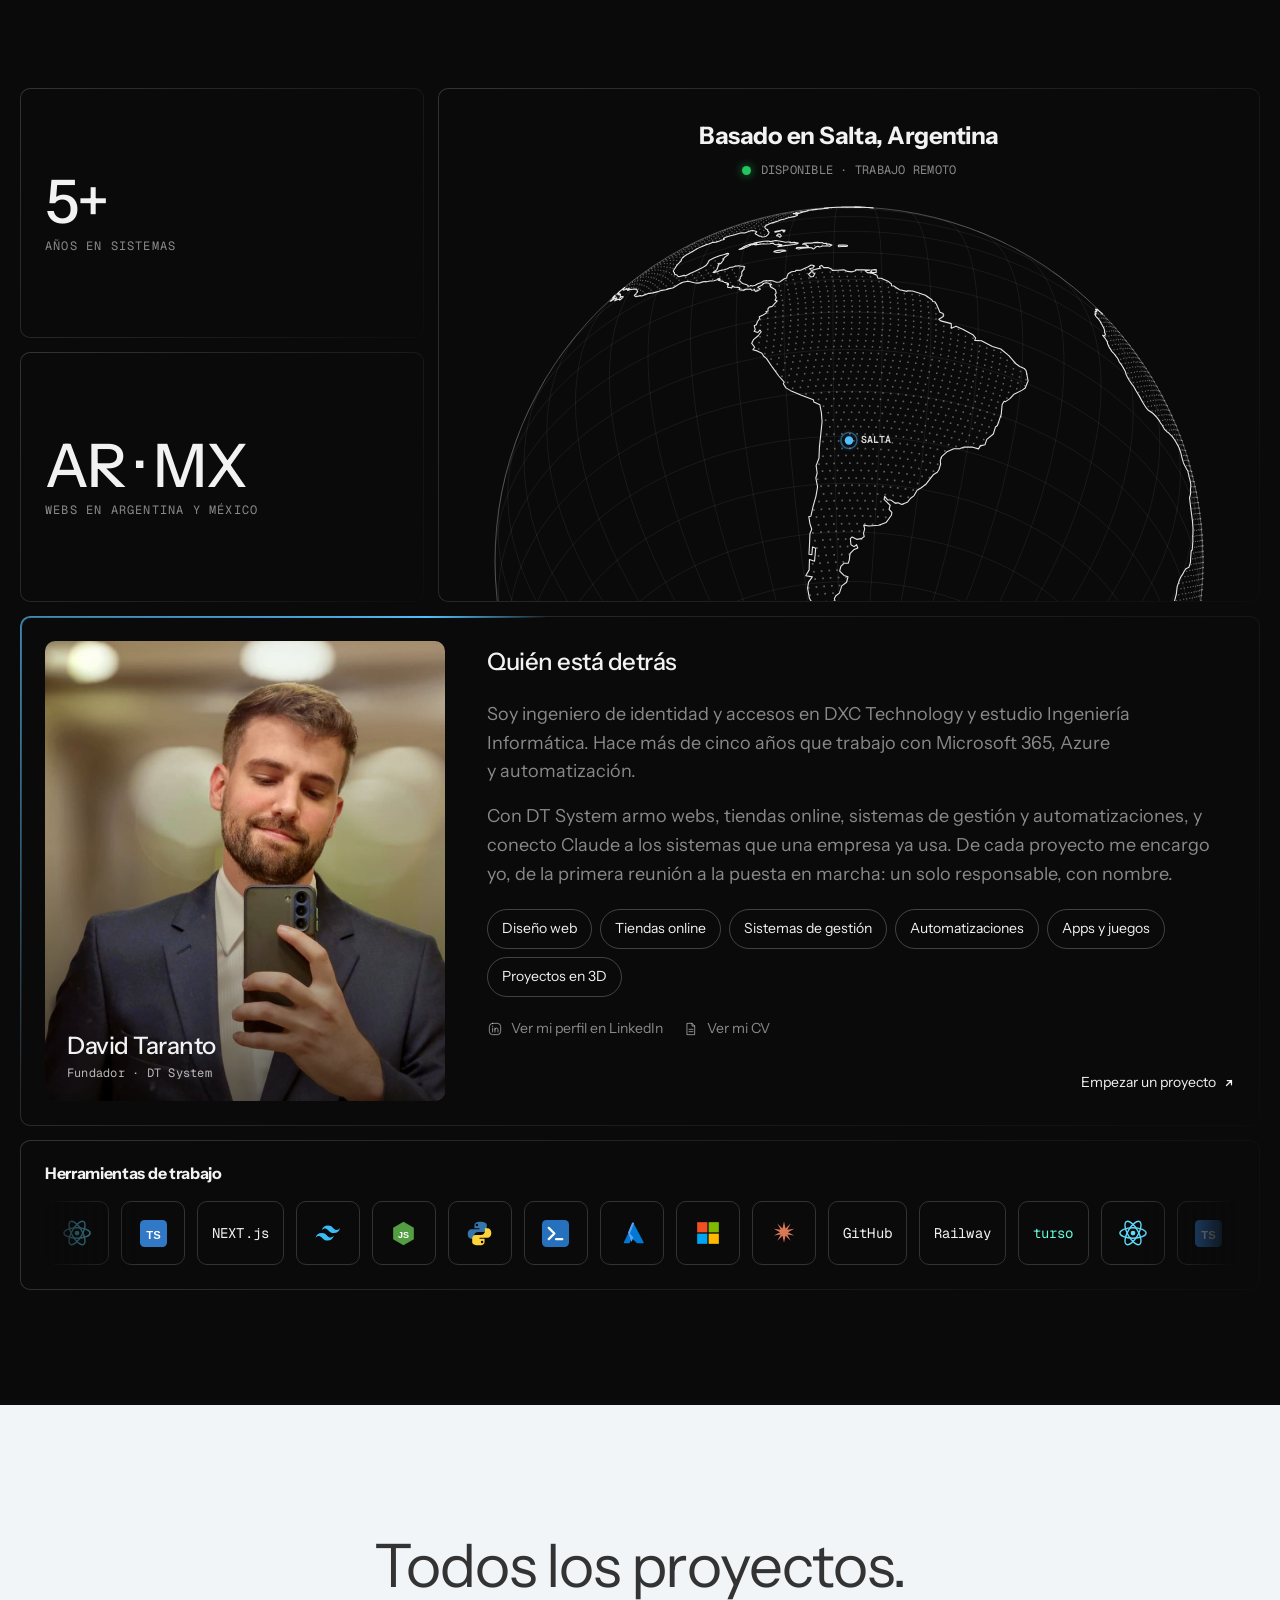
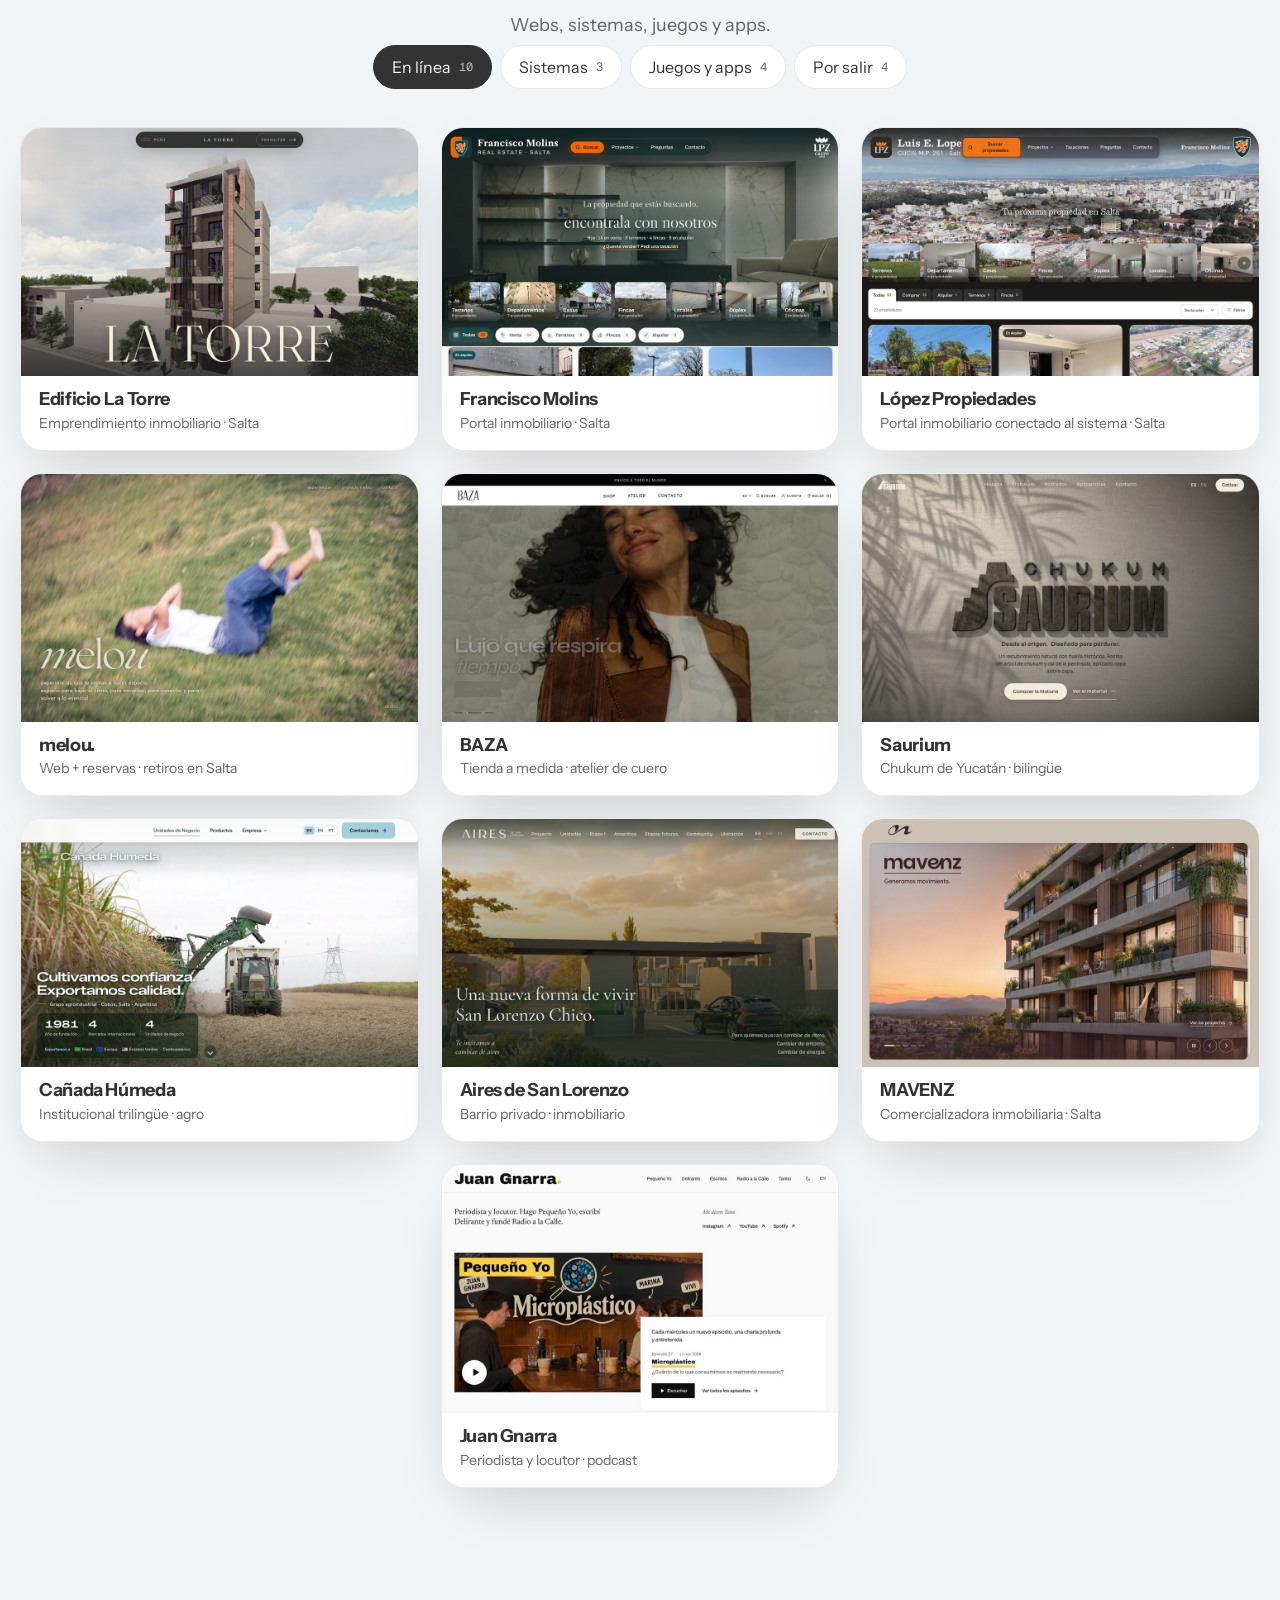
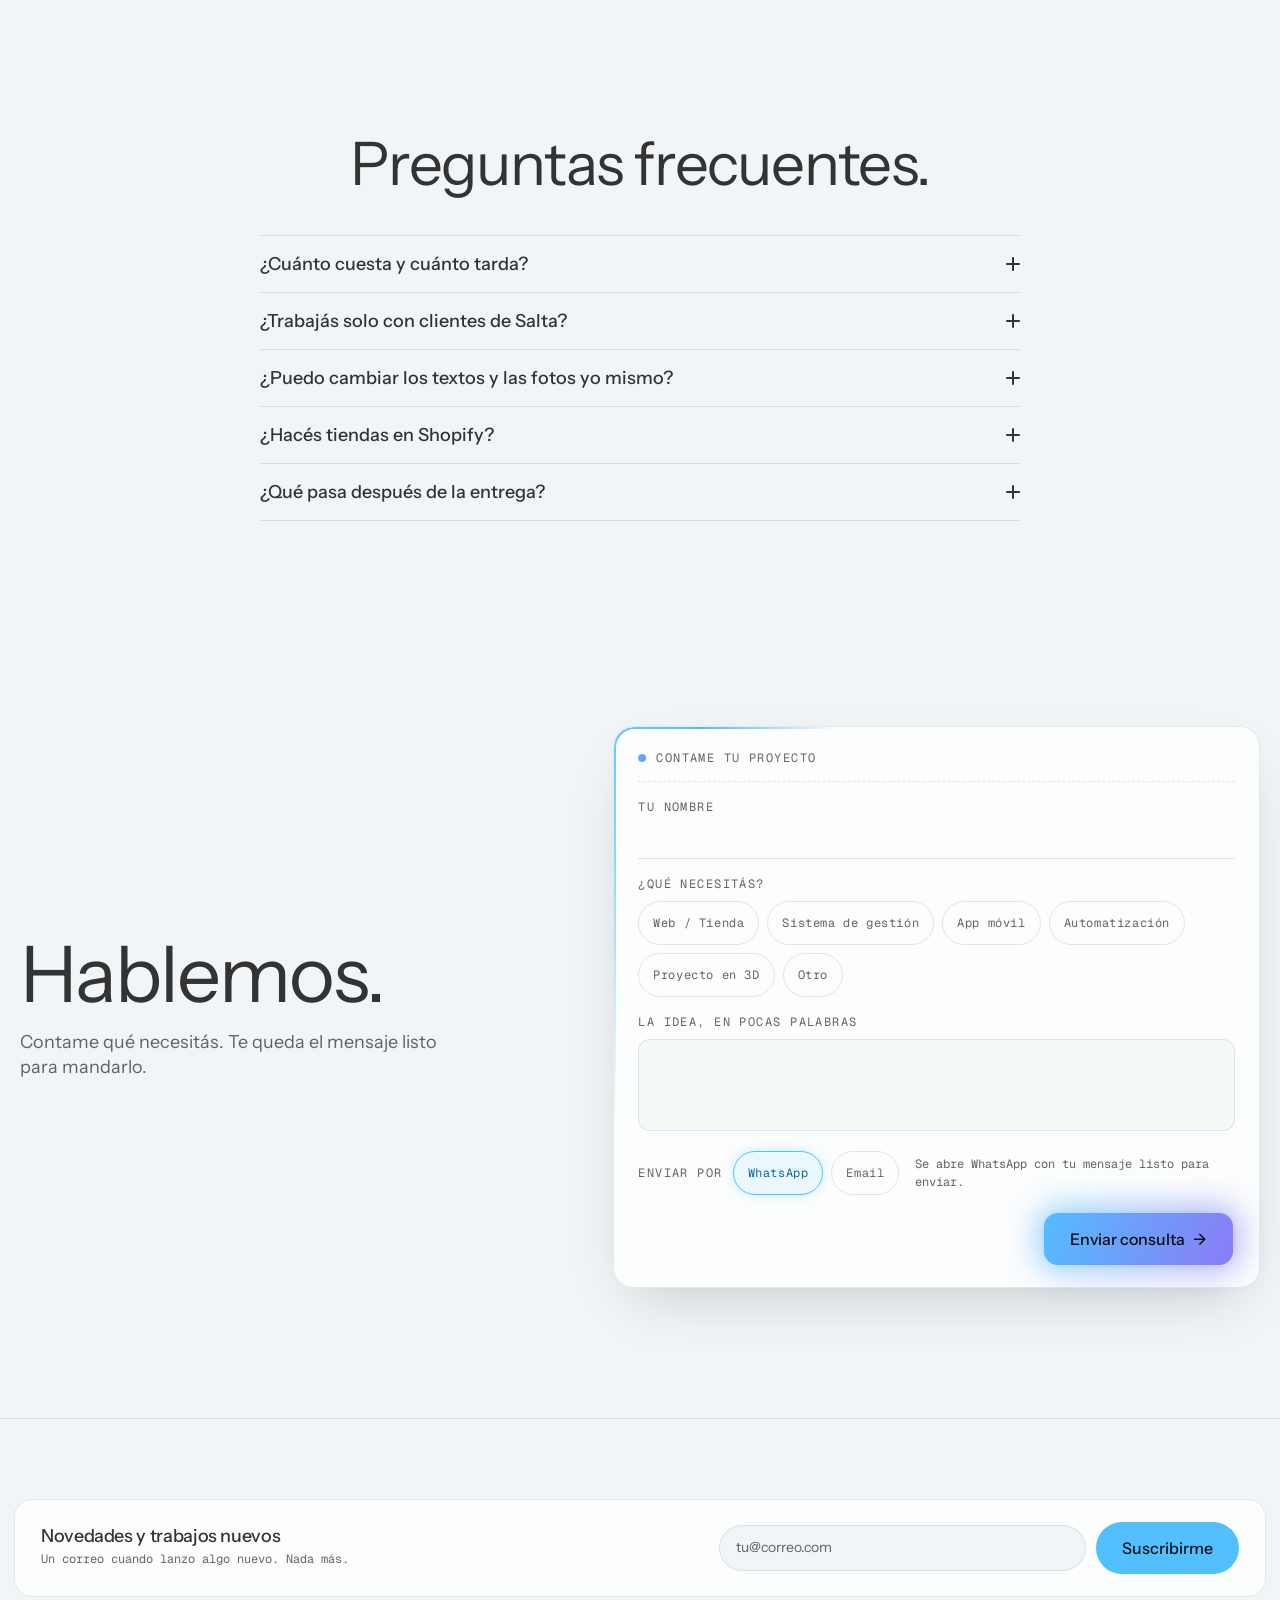
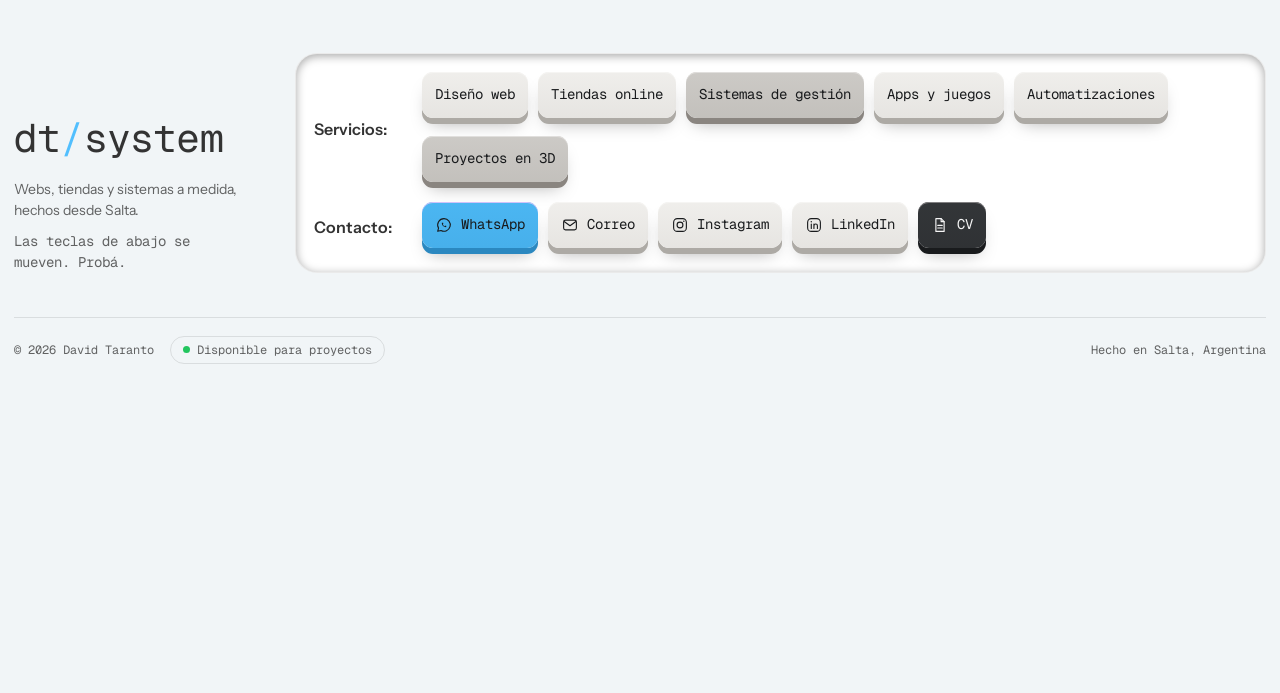
==== commit bc2c1988: "fix: servicios mas cortos y vistas previas solas en el celular Co-Authored-By: Claude Opus 5.5 <nore" ====
--- a/index.html
+++ b/index.html
@@ -18,13 +18,13 @@
   <meta property="og:locale:alternate" content="en_US">
   <!-- La URL de la imagen social DEBE ser absoluta: los scrapers de
        LinkedIn/WhatsApp no resuelven rutas relativas. -->
-  <meta property="og:image" content="https://dtsystem.com.ar/assets/og.png?v=20261118r">
+  <meta property="og:image" content="https://dtsystem.com.ar/assets/og.png?v=20261118s">
   <meta property="og:image:width" content="1200">
   <meta property="og:image:height" content="630">
   <meta property="og:image:alt" content="DT System: webs, tiendas y sistemas a medida hechos por David Taranto en Salta">
   <link rel="canonical" href="https://dtsystem.com.ar/">
   <meta name="twitter:card" content="summary_large_image">
-  <meta name="twitter:image" content="https://dtsystem.com.ar/assets/og.png?v=20261118r">
+  <meta name="twitter:image" content="https://dtsystem.com.ar/assets/og.png?v=20261118s">
   <!-- Favicon: marca "dt/" en SVG inline (sin archivo extra) -->
   <!-- ?v=2 fuerza a los navegadores a descartar el favicon viejo cacheado -->
   <link rel="icon" href="assets/brand/favicon-64.png?v=2" type="image/png" sizes="64x64">
@@ -39,8 +39,8 @@
   <link rel="stylesheet" href="https://fonts.googleapis.com/css2?family=Instrument+Sans:wght@400;500;700&family=Geist+Mono:wght@400;700&display=swap">
   <link rel="stylesheet" href="https://fonts.googleapis.com/css2?family=Bungee&text=ABCDEFGHIJKLMNOPQRSTUVWXYZ%C3%81%C3%89%C3%8D%C3%93%C3%9A%C3%91%20&display=swap">
 
-  <link rel="stylesheet" href="styles.css?v=20261118r">
-  <link rel="stylesheet" href="celular.css?v=20261118r" media="(max-width: 720px)">
+  <link rel="stylesheet" href="styles.css?v=20261118s">
+  <link rel="stylesheet" href="celular.css?v=20261118s" media="(max-width: 720px)">
 
   <!-- Tema inicial ANTES del primer paint (evita flash):
        localStorage manda; si no hay, respeta prefers-color-scheme. -->
@@ -1040,9 +1040,9 @@
   </footer>
 
   <script src="assets/land-data.js" defer></script>
-  <script src="main.js?v=20261118r" defer></script>
-  <script src="teclas.js?v=20261118r" defer></script>
-  <script src="previas.js?v=20261118r" defer></script>
-  <script src="medicion.js?v=20261118r" defer></script>
+  <script src="main.js?v=20261118s" defer></script>
+  <script src="teclas.js?v=20261118s" defer></script>
+  <script src="previas.js?v=20261118s" defer></script>
+  <script src="medicion.js?v=20261118s" defer></script>
 </body>
 </html>
--- a/styles.css
+++ b/styles.css
@@ -2825,3 +2825,8 @@
 }
 .cl-rotulo .cl-t { color: inherit; }
 .testi-h .ast { color: var(--accent-ink); margin-left: 0.02em; }
+
+/* bio: en el celular sin los botones de servicios (quedaban raros, 18/11) */
+@media (max-width: 720px) { .founder-hace { display: none; } }
+.pie-logo { white-space: nowrap; }
+@media (min-width: 981px) { .pie-teclado { grid-template-columns: minmax(230px, 0.45fr) minmax(0, 2.55fr); } }
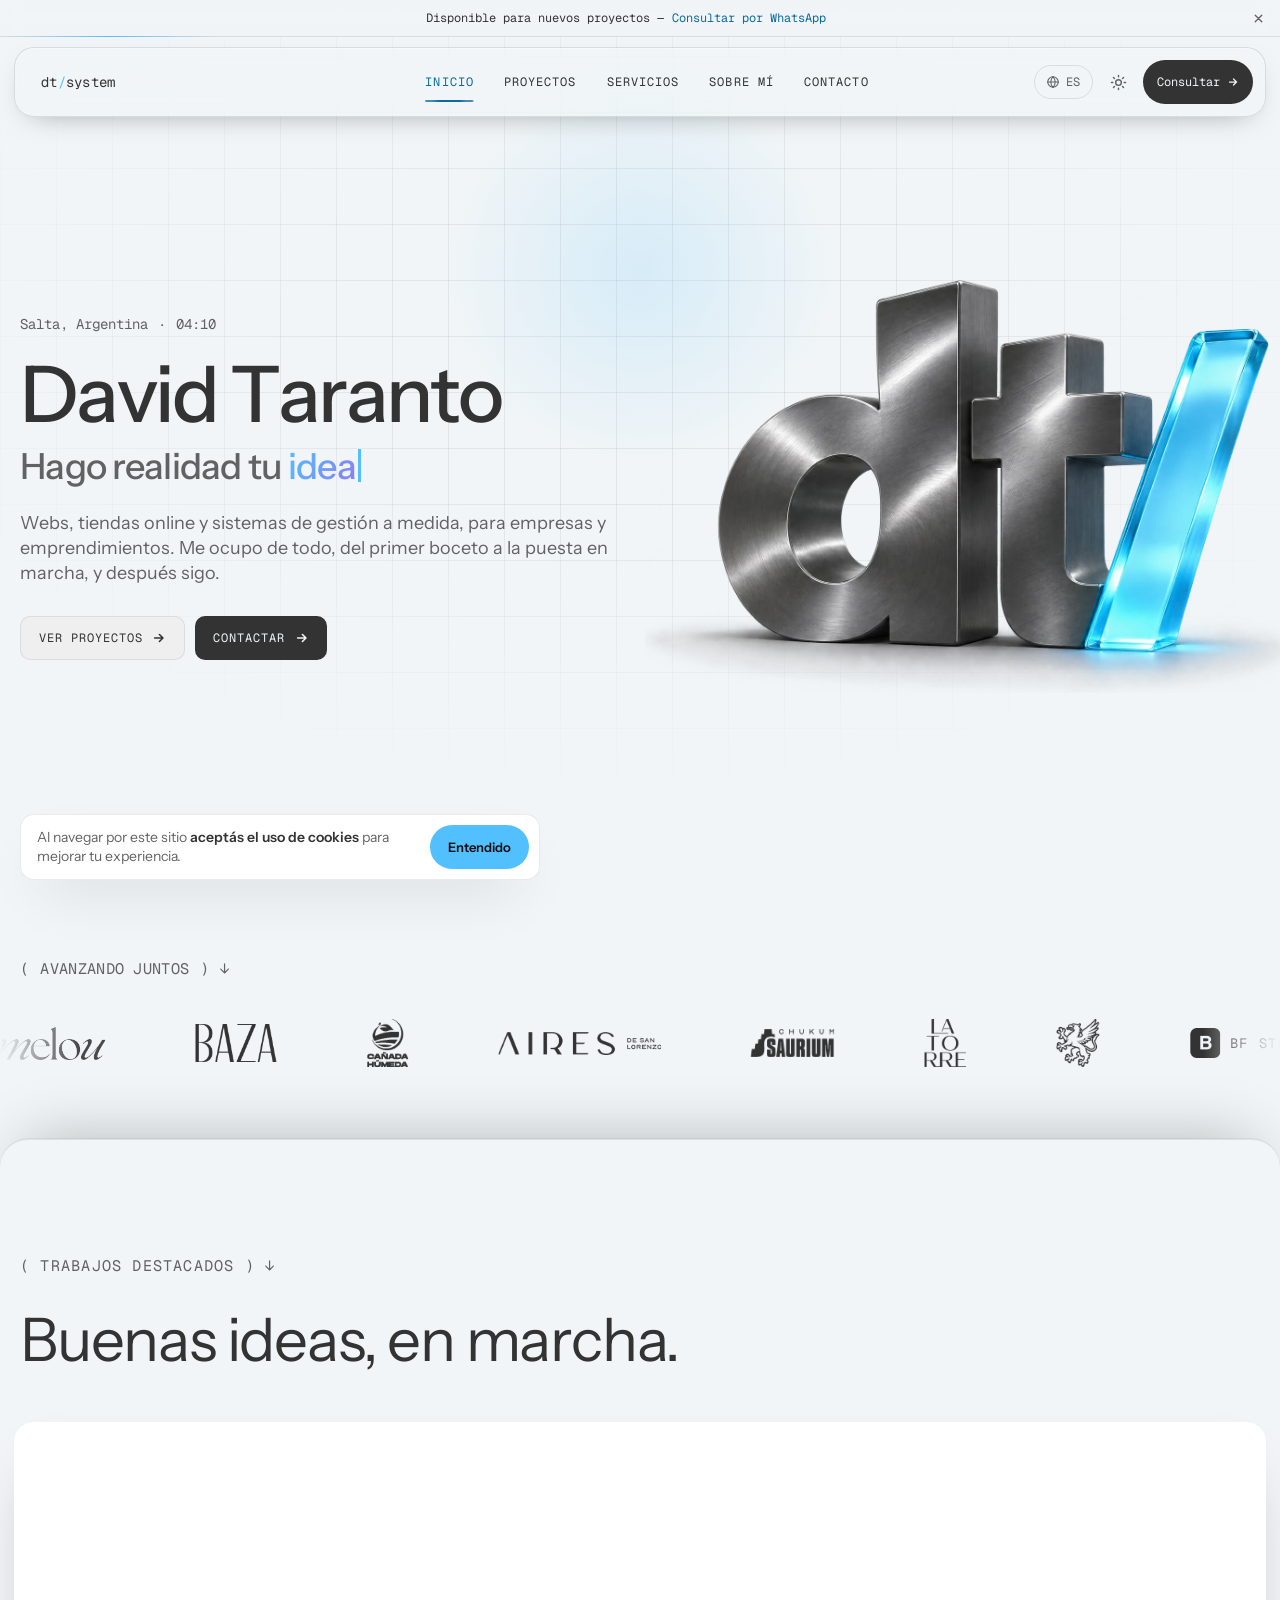
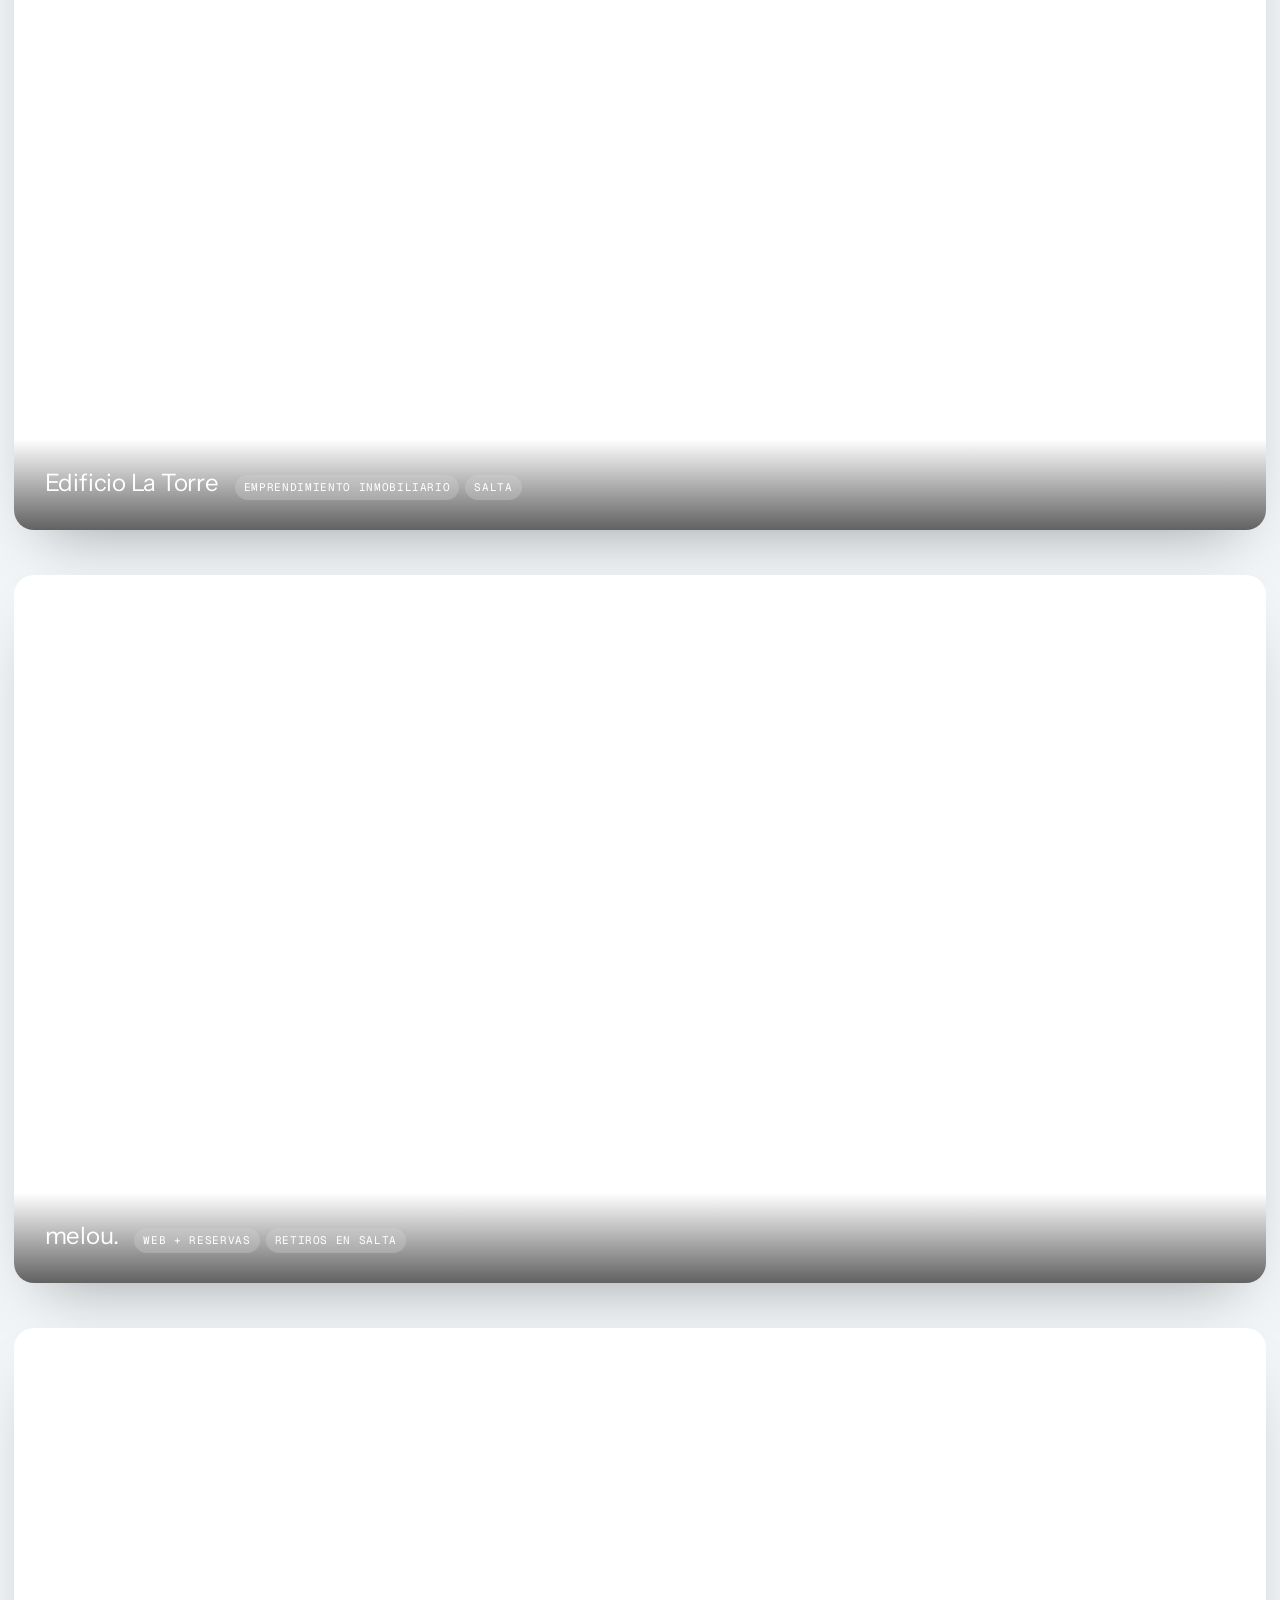
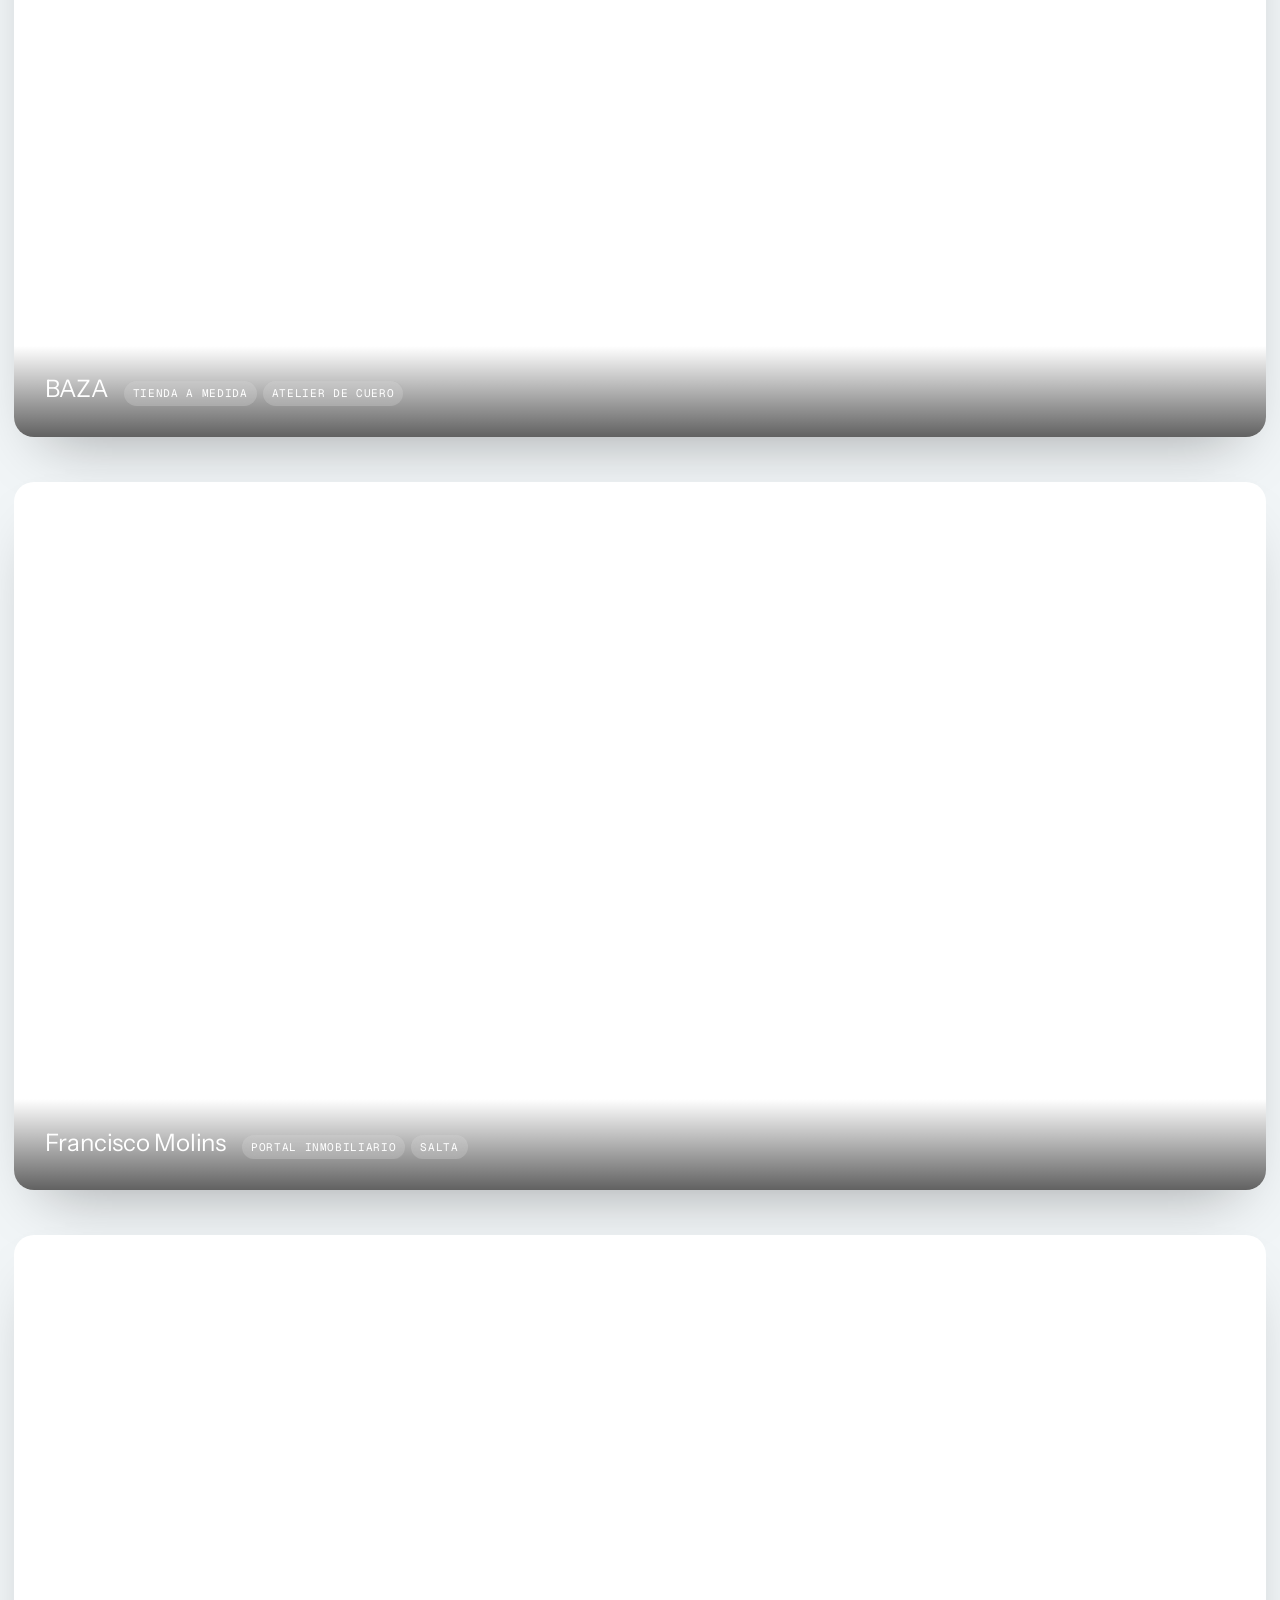
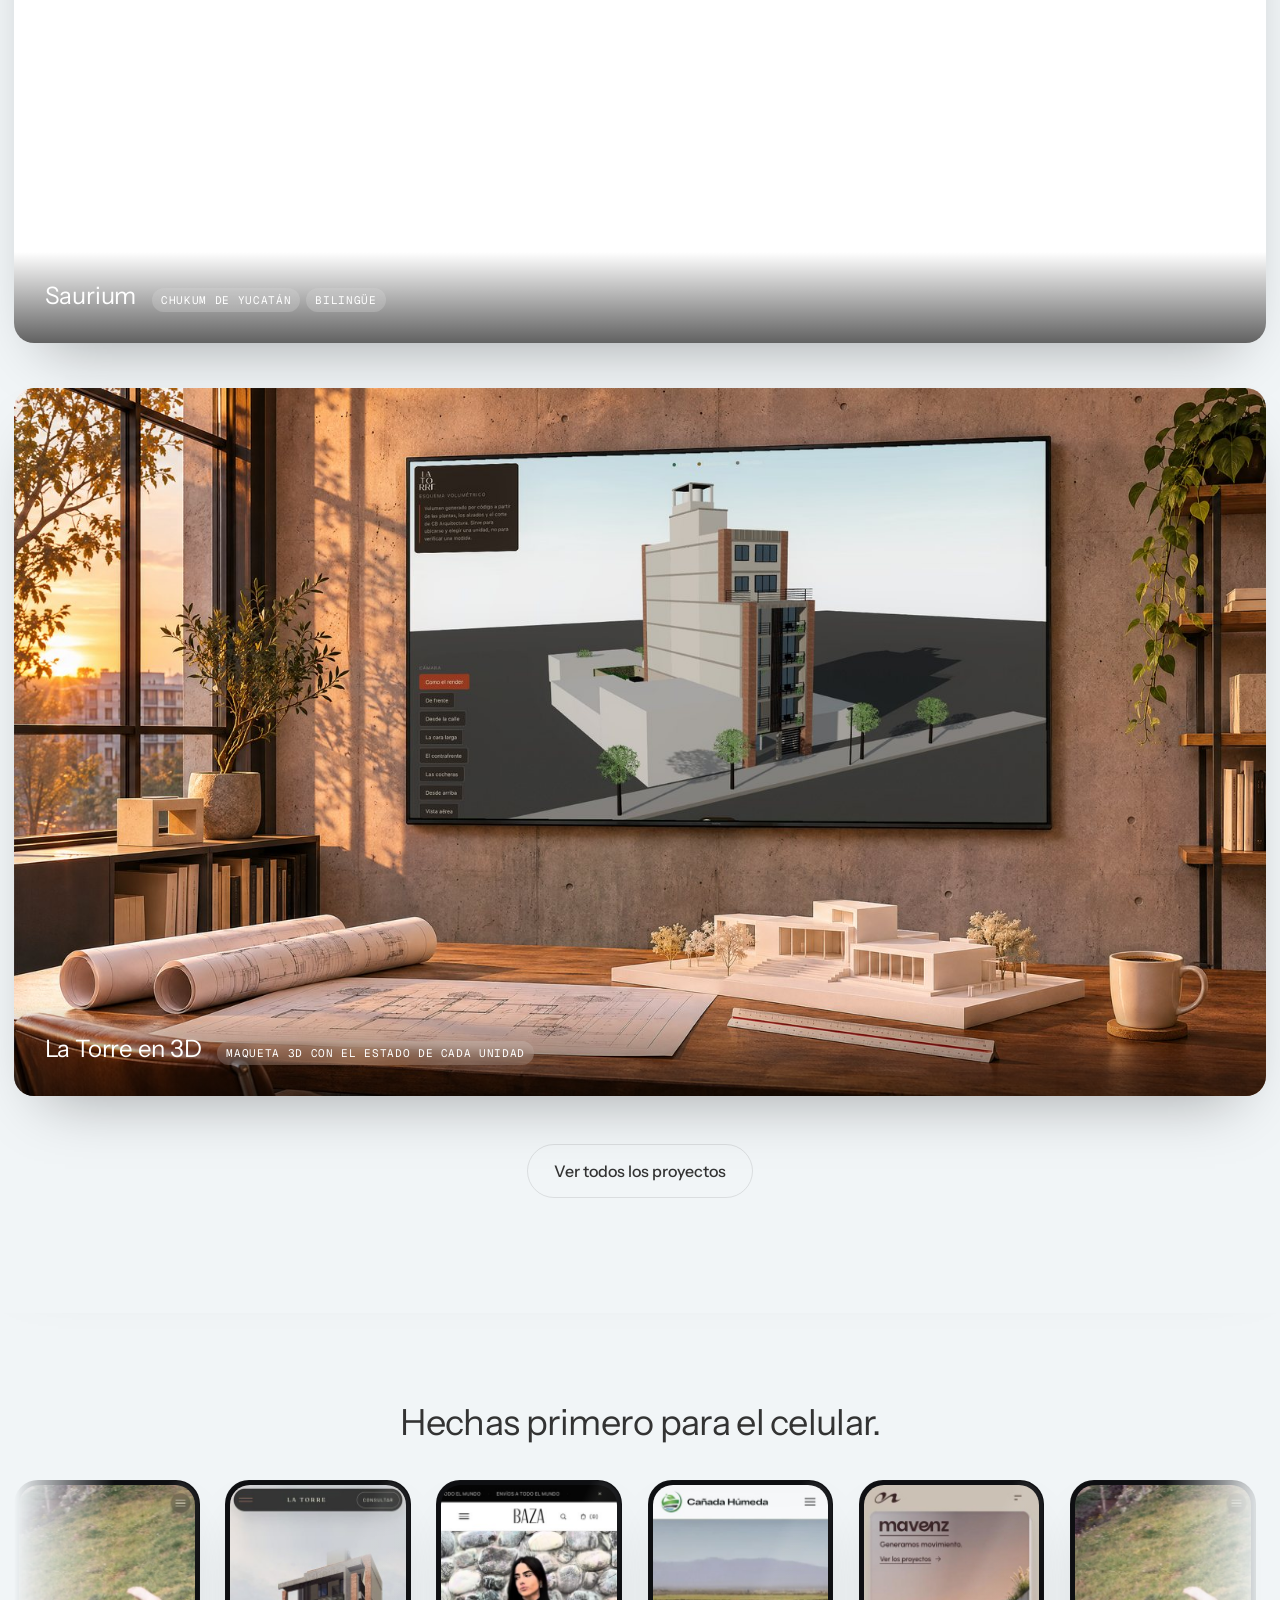
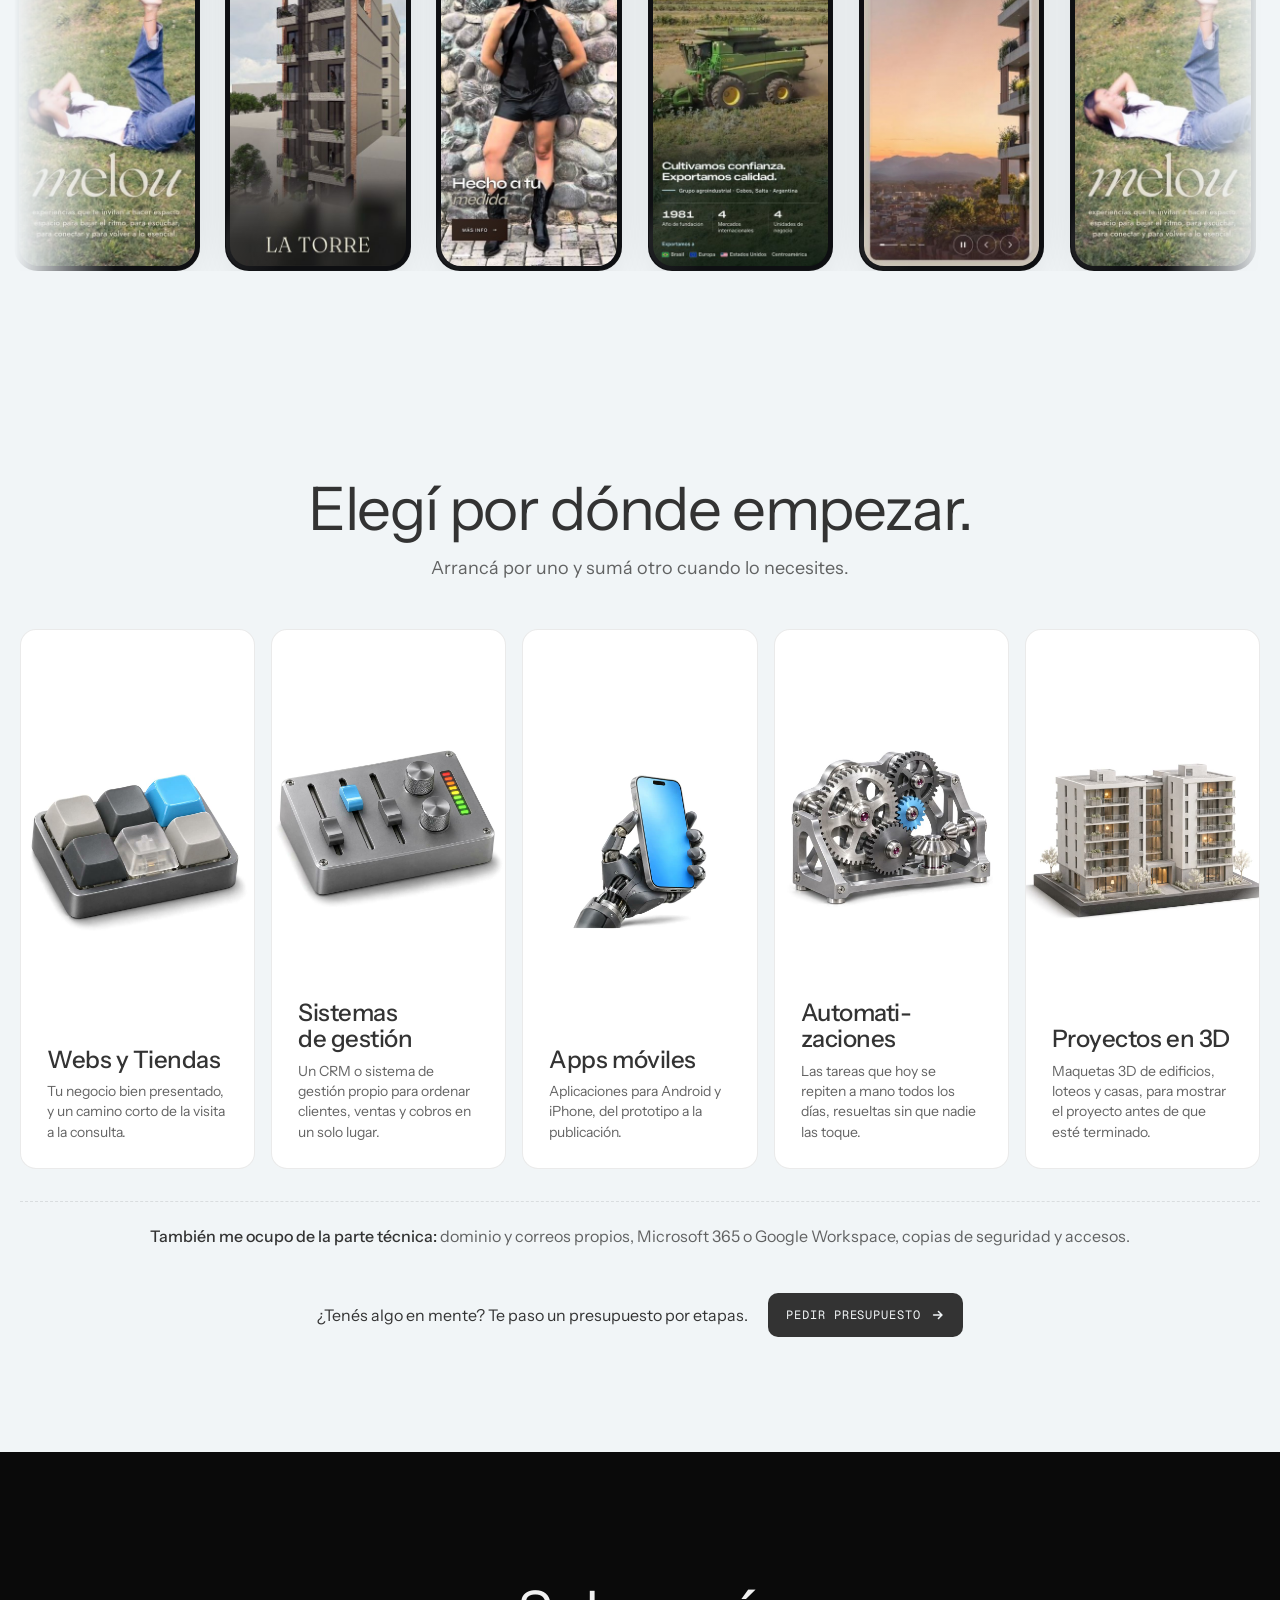
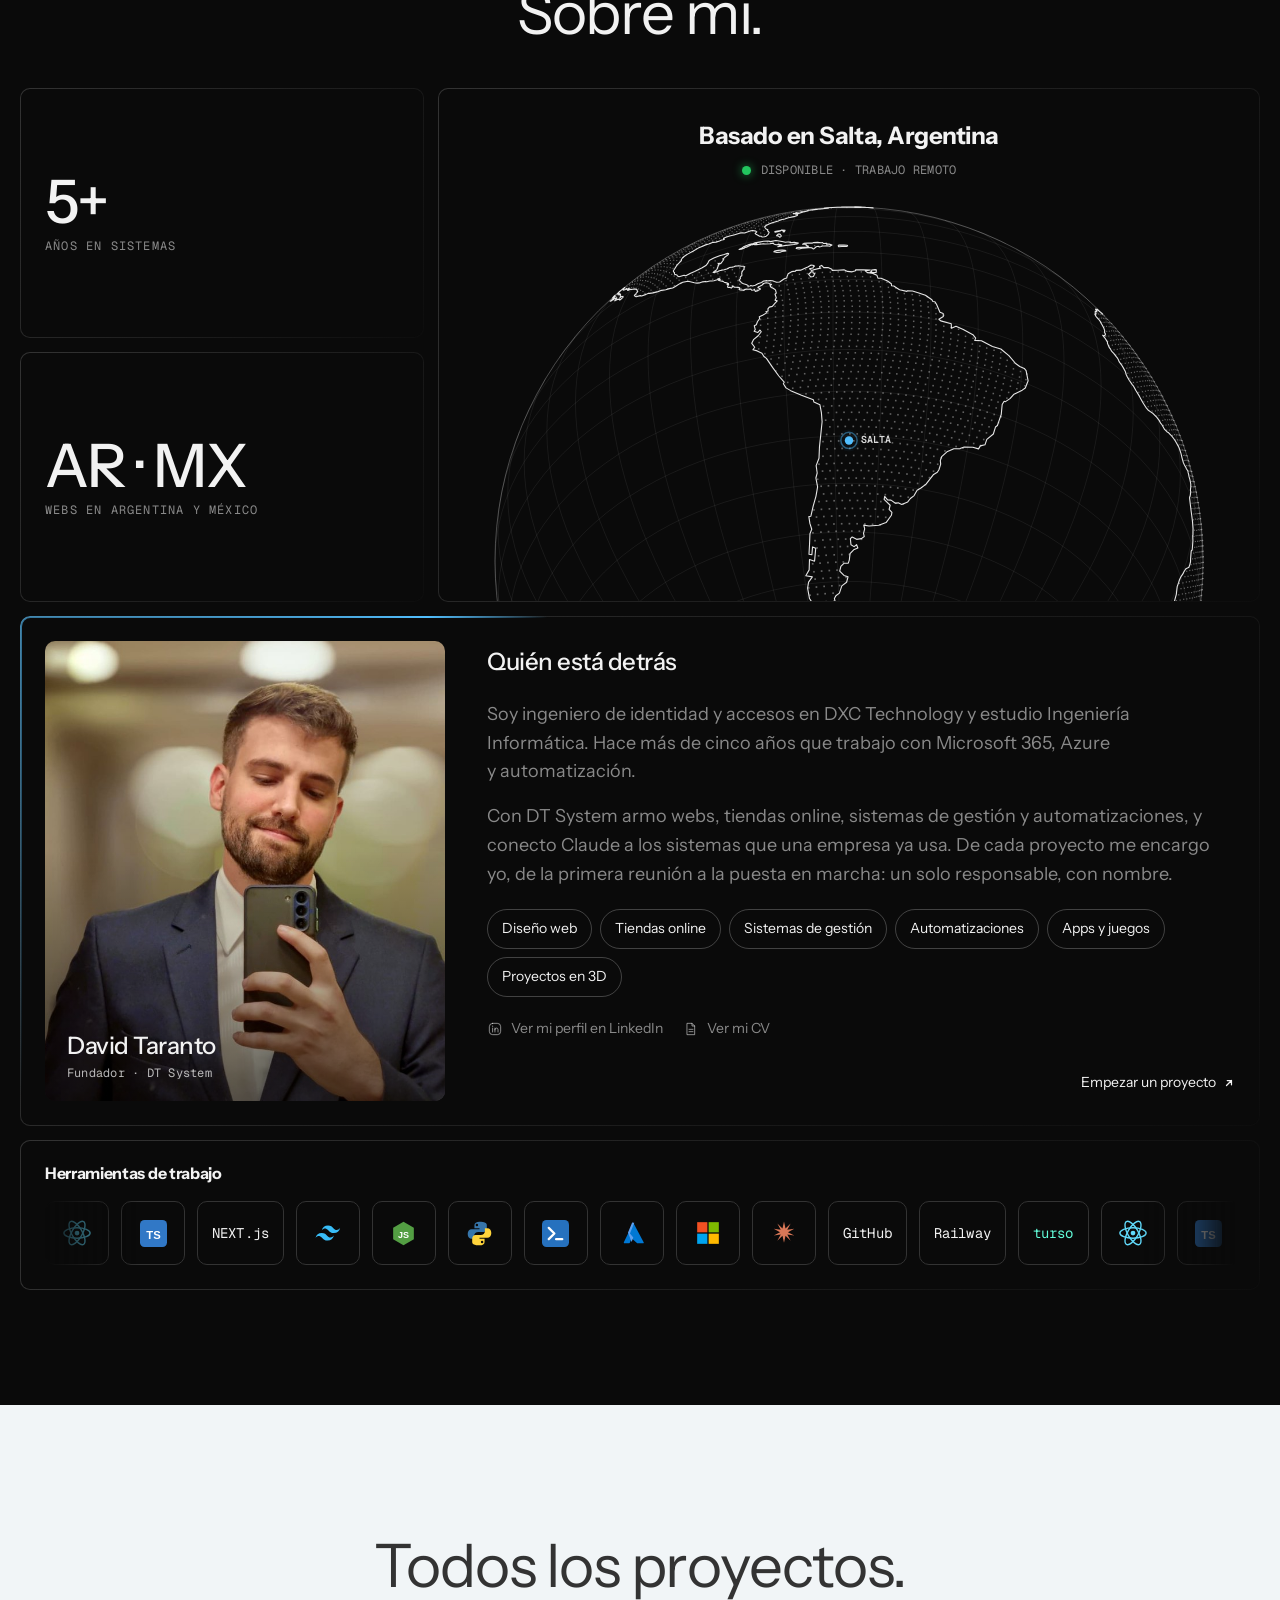
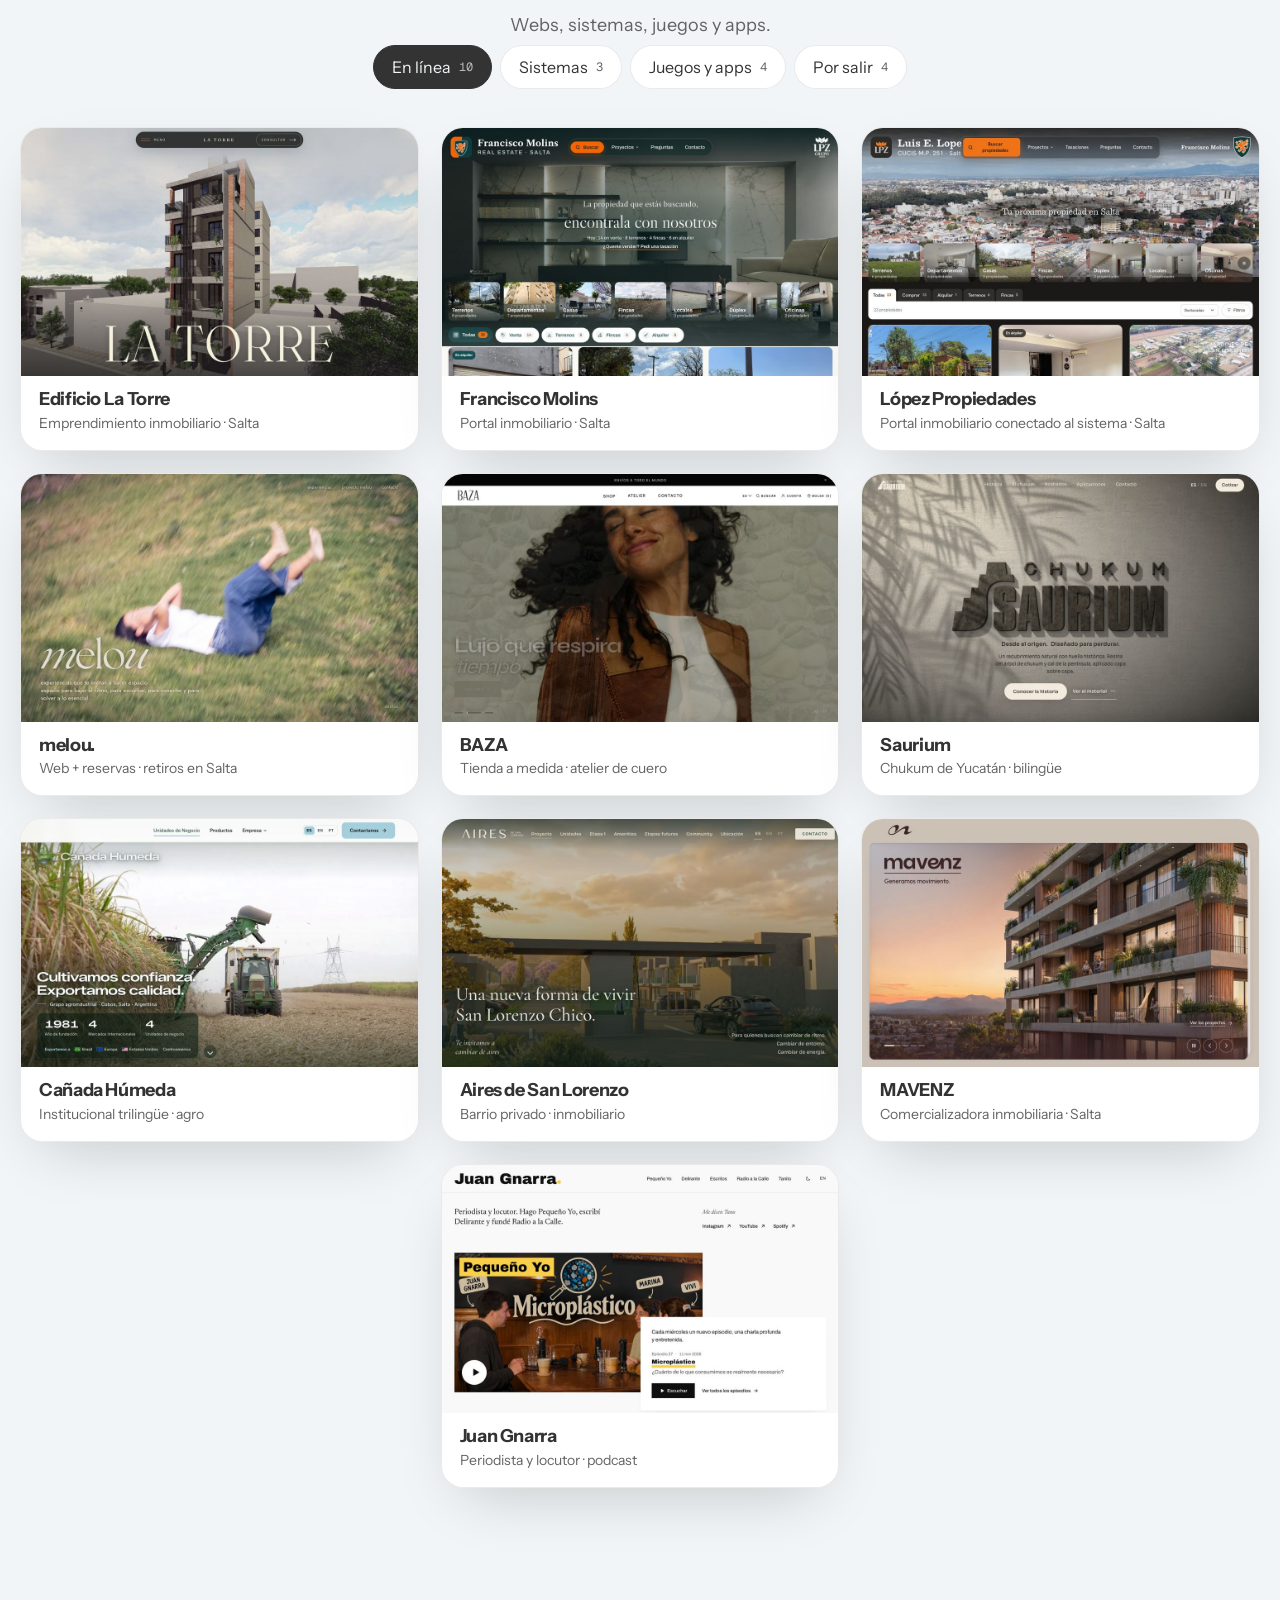
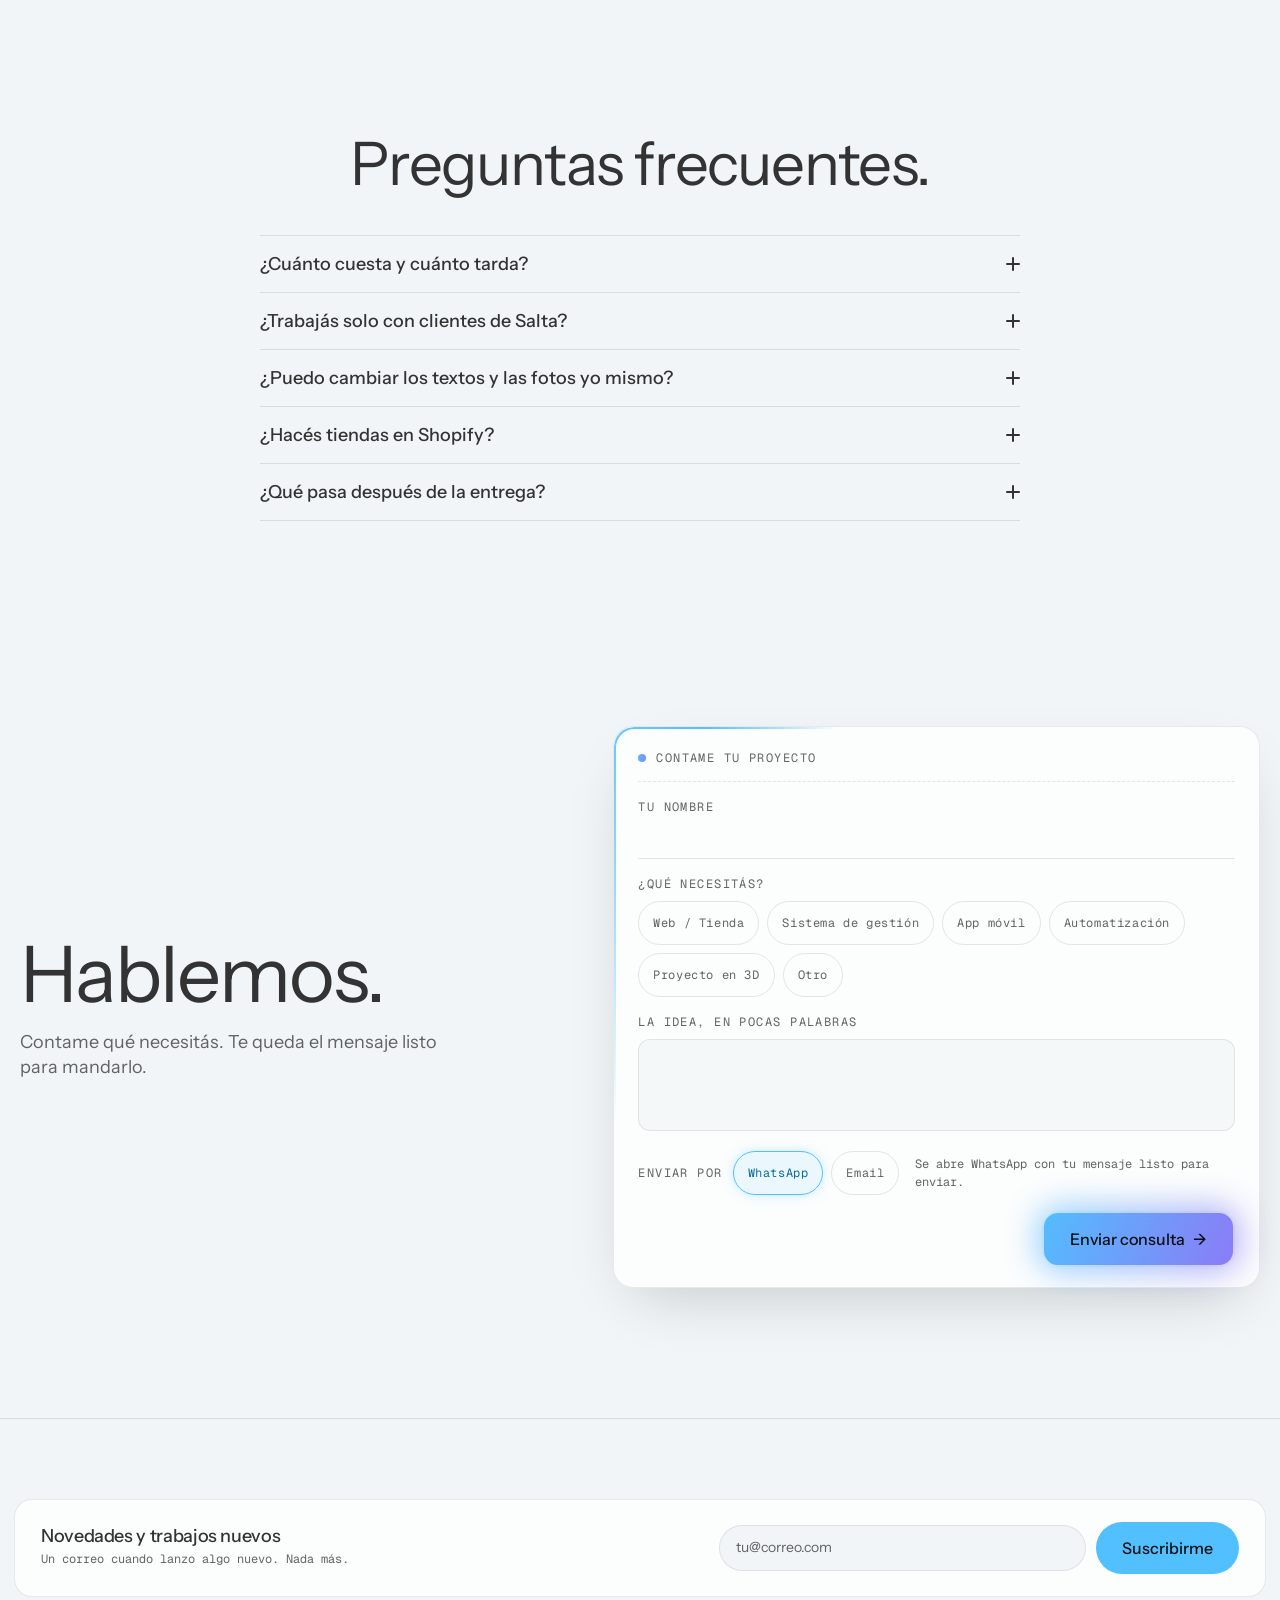
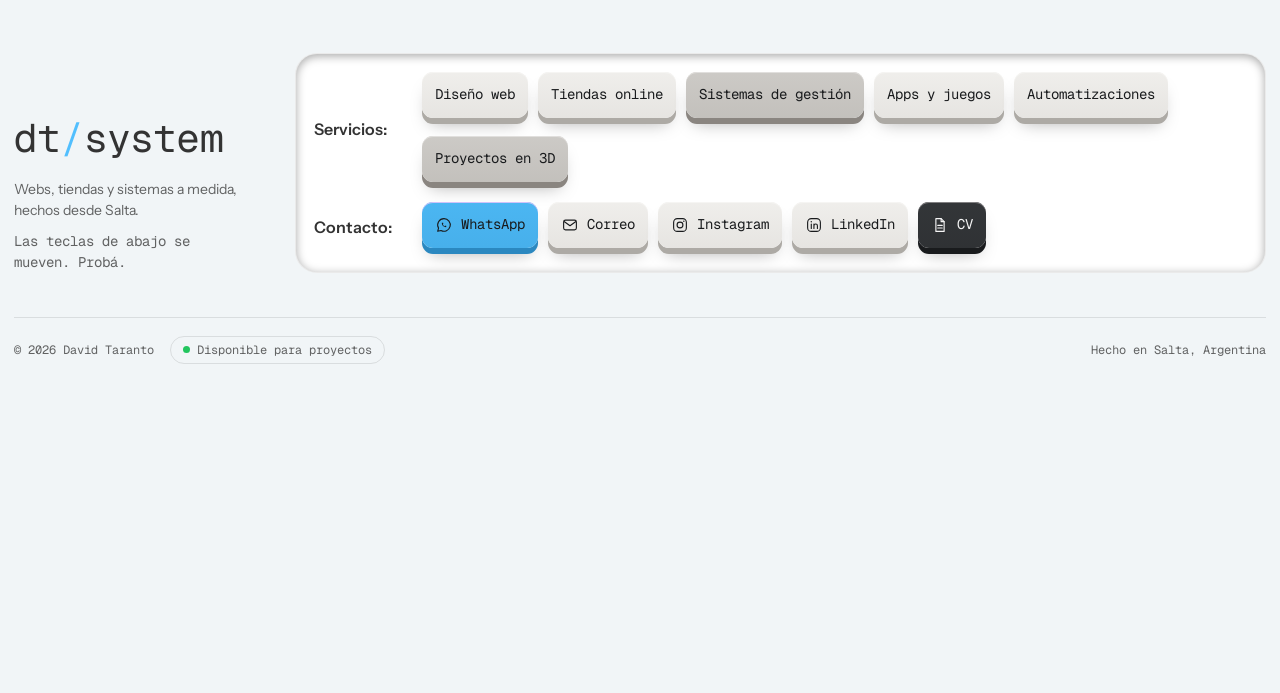
==== commit 1120bfb8: "fix: capturas enteras sin tramos en blanco Co-Authored-By: Claude Opus 5.5 <noreply@anthropic.com>" ====
--- a/index.html
+++ b/index.html
@@ -615,7 +615,7 @@
         <div class="demo-grid cs-grid" id="csGrid">
           <!-- CASOS:INICIO -->
           <a class="demo" data-cat="web" data-cursor="Visitar ↗" data-cursor-en="Visit ↗" href="https://edificiolatorre.com" target="_blank" rel="noopener">
-            <div class="demo-shot" data-full="assets/casos/full-latorre.webp"><img src="assets/casos/case-latorre.jpg" width="960" height="600" alt="Sitio del Edificio La Torre, emprendimiento inmobiliario en Salta" loading="lazy"></div>
+            <div class="demo-shot" data-full="assets/casos/full-latorre.webp?v=aa67352b"><img src="assets/casos/case-latorre.jpg?v=7a1bacd9" width="960" height="600" alt="Sitio del Edificio La Torre, emprendimiento inmobiliario en Salta" loading="lazy"></div>
             <div class="demo-info">
               <div><h3>Edificio La Torre</h3><small data-i18n="c13s">Emprendimiento inmobiliario · Salta</small></div>
               <span class="live"><i aria-hidden="true"></i> <span data-i18n="st_live">En línea</span></span>
@@ -624,7 +624,7 @@
           </a>
 
           <a class="demo" data-cat="web" data-cursor="Visitar ↗" data-cursor-en="Visit ↗" href="https://franciscomolins.com" target="_blank" rel="noopener">
-            <div class="demo-shot" data-full="assets/casos/full-fmolins.webp"><img src="assets/casos/case-fmolins.jpg" width="960" height="600" alt="Portal inmobiliario de Francisco Molins, en Salta" loading="lazy"></div>
+            <div class="demo-shot" data-full="assets/casos/full-fmolins.webp?v=e84d4769"><img src="assets/casos/case-fmolins.jpg?v=547396c5" width="960" height="600" alt="Portal inmobiliario de Francisco Molins, en Salta" loading="lazy"></div>
             <div class="demo-info">
               <div><h3>Francisco Molins</h3><small data-i18n="c14s">Portal inmobiliario · Salta</small></div>
               <span class="live"><i aria-hidden="true"></i> <span data-i18n="st_live">En línea</span></span>
@@ -633,7 +633,7 @@
           </a>
 
           <a class="demo" data-cat="web" data-cursor="Visitar ↗" data-cursor-en="Visit ↗" href="https://lopezpropiedades.com" target="_blank" rel="noopener">
-            <div class="demo-shot" data-full="assets/casos/full-lpz.webp"><img src="assets/casos/case-lpz.jpg" width="960" height="600" alt="Portal inmobiliario de López Propiedades, en Salta" loading="lazy"></div>
+            <div class="demo-shot" data-full="assets/casos/full-lpz.webp?v=9b31a743"><img src="assets/casos/case-lpz.jpg?v=3efde9db" width="960" height="600" alt="Portal inmobiliario de López Propiedades, en Salta" loading="lazy"></div>
             <div class="demo-info">
               <div><h3>López Propiedades</h3><small data-i18n="c19s">Portal inmobiliario conectado al sistema · Salta</small></div>
               <span class="live"><i aria-hidden="true"></i> <span data-i18n="st_live">En línea</span></span>
@@ -642,7 +642,7 @@
           </a>
 
           <a class="demo" data-cat="web" data-cursor="Visitar ↗" data-cursor-en="Visit ↗" href="https://melou.com.ar" target="_blank" rel="noopener">
-            <div class="demo-shot" data-full="assets/casos/full-melou.webp"><img src="assets/casos/case-melou.jpg" width="960" height="600" alt="Sitio de melou, retiros de bienestar en Salta" loading="lazy"></div>
+            <div class="demo-shot" data-full="assets/casos/full-melou.webp?v=b7fc7817"><img src="assets/casos/case-melou.jpg?v=0babf257" width="960" height="600" alt="Sitio de melou, retiros de bienestar en Salta" loading="lazy"></div>
             <div class="demo-info">
               <div><h3>melou.</h3><small data-i18n="c1s">Web + reservas · retiros en Salta</small></div>
               <span class="live"><i aria-hidden="true"></i> <span data-i18n="st_live">En línea</span></span>
@@ -651,7 +651,7 @@
           </a>
 
           <a class="demo" data-cat="web" data-cursor="Visitar ↗" data-cursor-en="Visit ↗" href="https://baza.com.ar" target="_blank" rel="noopener">
-            <div class="demo-shot" data-full="assets/casos/full-baza.webp"><img src="assets/casos/case-baza.jpg" width="960" height="600" alt="Tienda online de BAZA, atelier de cuero de Salta" loading="lazy"></div>
+            <div class="demo-shot" data-full="assets/casos/full-baza.webp?v=14bb727f"><img src="assets/casos/case-baza.jpg?v=701b2541" width="960" height="600" alt="Tienda online de BAZA, atelier de cuero de Salta" loading="lazy"></div>
             <div class="demo-info">
               <div><h3>BAZA</h3><small data-i18n="c2s">Tienda a medida · atelier de cuero</small></div>
               <span class="live"><i aria-hidden="true"></i> <span data-i18n="st_live">En línea</span></span>
@@ -660,7 +660,7 @@
           </a>
 
           <a class="demo" data-cat="web" data-cursor="Visitar ↗" data-cursor-en="Visit ↗" href="https://sauriumchukum.com" target="_blank" rel="noopener">
-            <div class="demo-shot" data-full="assets/casos/full-saurium.webp"><img src="assets/casos/case-saurium.jpg" width="960" height="600" alt="Sitio de Saurium, recubrimiento de chukum de la península de Yucatán" loading="lazy"></div>
+            <div class="demo-shot" data-full="assets/casos/full-saurium.webp?v=1b5850b9"><img src="assets/casos/case-saurium.jpg?v=98c7b17d" width="960" height="600" alt="Sitio de Saurium, recubrimiento de chukum de la península de Yucatán" loading="lazy"></div>
             <div class="demo-info">
               <div><h3>Saurium</h3><small data-i18n="c16s">Chukum de Yucatán · bilingüe</small></div>
               <span class="live"><i aria-hidden="true"></i> <span data-i18n="st_live">En línea</span></span>
@@ -669,7 +669,7 @@
           </a>
 
           <a class="demo" data-cat="web" data-cursor="Visitar ↗" data-cursor-en="Visit ↗" href="https://canadahumeda.com.ar" target="_blank" rel="noopener">
-            <div class="demo-shot" data-full="assets/casos/full-canada.webp"><img src="assets/casos/case-canada.jpg" width="960" height="600" alt="Sitio institucional de Cañada Húmeda, grupo agroindustrial de Salta" loading="lazy"></div>
+            <div class="demo-shot" data-full="assets/casos/full-canada.webp?v=51283b89"><img src="assets/casos/case-canada.jpg?v=b44ed54e" width="960" height="600" alt="Sitio institucional de Cañada Húmeda, grupo agroindustrial de Salta" loading="lazy"></div>
             <div class="demo-info">
               <div><h3>Cañada Húmeda</h3><small data-i18n="c4s">Institucional trilingüe · agro</small></div>
               <span class="live"><i aria-hidden="true"></i> <span data-i18n="st_live">En línea</span></span>
@@ -678,7 +678,7 @@
           </a>
 
           <a class="demo" data-cat="web" data-cursor="Visitar ↗" data-cursor-en="Visit ↗" href="https://airesdesanlorenzo.com" target="_blank" rel="noopener">
-            <div class="demo-shot" data-full="assets/casos/full-aires.webp"><img src="assets/casos/case-aires.jpg" width="960" height="600" alt="Landing de Aires de San Lorenzo, barrio privado en Salta" loading="lazy"></div>
+            <div class="demo-shot" data-full="assets/casos/full-aires.webp?v=b2eb02fd"><img src="assets/casos/case-aires.jpg?v=c4a30ad7" width="960" height="600" alt="Landing de Aires de San Lorenzo, barrio privado en Salta" loading="lazy"></div>
             <div class="demo-info">
               <div><h3>Aires de San Lorenzo</h3><small data-i18n="c5s">Barrio privado · inmobiliario</small></div>
               <span class="live"><i aria-hidden="true"></i> <span data-i18n="st_live">En línea</span></span>
@@ -688,7 +688,7 @@
 
           <!-- En trabajo: va sin link hasta que se publique. -->
           <a class="demo" data-cat="web" data-cursor="Visitar ↗" data-cursor-en="Visit ↗" href="https://mavenz.com.ar" target="_blank" rel="noopener">
-            <div class="demo-shot" data-full="assets/casos/full-mavenz.webp"><img src="assets/casos/case-mavenz.jpg" width="960" height="600" alt="Vista previa del sitio de MAVENZ, comercializadora inmobiliaria de Salta" loading="lazy"></div>
+            <div class="demo-shot" data-full="assets/casos/full-mavenz.webp?v=d2265b4c"><img src="assets/casos/case-mavenz.jpg?v=20aac0e6" width="960" height="600" alt="Vista previa del sitio de MAVENZ, comercializadora inmobiliaria de Salta" loading="lazy"></div>
             <div class="demo-info">
               <div><h3>MAVENZ</h3><small data-i18n="c12s">Comercializadora inmobiliaria · Salta</small></div>
               <span class="live"><i aria-hidden="true"></i> <span data-i18n="st_live">En línea</span></span>
@@ -697,7 +697,7 @@
           </a>
 
           <a class="demo" data-cat="web" data-cursor="Visitar ↗" data-cursor-en="Visit ↗" href="https://juangnarra.dtsystem.com.ar" target="_blank" rel="noopener">
-            <div class="demo-shot" data-full="assets/casos/full-juangnarra.webp"><img src="assets/casos/case-juangnarra.jpg" width="960" height="600" alt="Sitio personal de Juan Gnarra, periodista y locutor, con su podcast y sus escritos" loading="lazy"></div>
+            <div class="demo-shot" data-full="assets/casos/full-juangnarra.webp?v=a477f1ca"><img src="assets/casos/case-juangnarra.jpg?v=e55b56a5" width="960" height="600" alt="Sitio personal de Juan Gnarra, periodista y locutor, con su podcast y sus escritos" loading="lazy"></div>
             <div class="demo-info">
               <div><h3>Juan Gnarra</h3><small data-i18n="c32s">Periodista y locutor · podcast</small></div>
               <span class="live"><i aria-hidden="true"></i> <span data-i18n="st_live">En línea</span></span>
@@ -717,7 +717,7 @@
         </div>
         <div class="demo-grid cs-grid sys-grid" id="wipGrid">
           <div class="demo" data-cat="web">
-            <div class="demo-shot" data-video="assets/casos/video-casamiento.mp4"><img src="assets/casos/case-casamiento.jpg" width="960" height="600" alt="Invitación web de casamiento con confirmación de asistencia" loading="lazy"></div>
+            <div class="demo-shot" data-video="assets/casos/video-casamiento.mp4"><img src="assets/casos/case-casamiento.jpg?v=ac182e42" width="960" height="600" alt="Invitación web de casamiento con confirmación de asistencia" loading="lazy"></div>
             <div class="demo-info">
               <div><h3>Nos Casamos</h3><small data-i18n="c22s">Invitaciones digitales para casamientos</small></div>
               <span class="live es-wip"><i class="obra" aria-hidden="true"></i><span data-i18n="st_wip">En desarrollo</span></span>
@@ -725,7 +725,7 @@
           </div>
 
           <div class="demo" data-cat="web">
-            <div class="demo-shot" data-full="assets/casos/full-casapora.webp"><img src="assets/casos/case-casapora.jpg" width="960" height="600" alt="Demo del sitio de Casa Porã, lodge de campo en San Javier, Misiones" loading="lazy"></div>
+            <div class="demo-shot" data-full="assets/casos/full-casapora.webp?v=b1e49cd0"><img src="assets/casos/case-casapora.jpg?v=b1a7c481" width="960" height="600" alt="Demo del sitio de Casa Porã, lodge de campo en San Javier, Misiones" loading="lazy"></div>
             <div class="demo-info">
               <div><h3>Casa Porã</h3><small data-i18n="c20s">Lodge de campo · Misiones</small></div>
               <span class="live es-wip"><i class="obra" aria-hidden="true"></i><span data-i18n="st_wip">En desarrollo</span></span>
@@ -733,7 +733,7 @@
           </div>
 
           <div class="demo" data-cat="web">
-            <div class="demo-shot" data-full="assets/casos/full-plb.webp"><img src="assets/casos/case-plb.jpg" width="960" height="600" alt="Demo del sitio de Grupo PLB, asesores de seguros en Salta" loading="lazy"></div>
+            <div class="demo-shot" data-full="assets/casos/full-plb.webp?v=a73b19d1"><img src="assets/casos/case-plb.jpg?v=3c6bffbd" width="960" height="600" alt="Demo del sitio de Grupo PLB, asesores de seguros en Salta" loading="lazy"></div>
             <div class="demo-info">
               <div><h3>Grupo PLB</h3><small data-i18n="c21s">Asesores de seguros · Salta</small></div>
               <span class="live es-wip"><i class="obra" aria-hidden="true"></i><span data-i18n="st_wip">En desarrollo</span></span>
@@ -741,7 +741,7 @@
           </div>
 
           <div class="demo" data-cat="web">
-            <div class="demo-shot" data-full="assets/casos/full-kawsay.webp"><img src="assets/casos/case-kawsay.jpg" width="960" height="600" alt="Sitio de Kawsay Apart, departamentos en El Prado, La Paz, con reserva directa" loading="lazy"></div>
+            <div class="demo-shot" data-full="assets/casos/full-kawsay.webp?v=de70bf0e"><img src="assets/casos/case-kawsay.jpg?v=966910e3" width="960" height="600" alt="Sitio de Kawsay Apart, departamentos en El Prado, La Paz, con reserva directa" loading="lazy"></div>
             <div class="demo-info">
               <div><h3>Kawsay Apart</h3><small data-i18n="c31s">Departamentos y reservas · La Paz</small></div>
               <span class="live es-wip"><i class="obra" aria-hidden="true"></i><span data-i18n="st_wip">En desarrollo</span></span>
@@ -757,7 +757,7 @@
         </div>
         <div class="demo-grid cs-grid sys-grid" id="sysGrid">
           <div class="demo" data-cat="sys">
-            <div class="demo-shot" data-video="assets/casos/video-crm-inmo.mp4" data-video-cel="assets/casos/video-crm-inmo-cel.mp4"><img src="assets/casos/case-crm-inmo.jpg" width="960" height="600" alt="Demo de un CRM inmobiliario con datos inventados: cada consulta con su origen, la propiedad que pregunta, hace cuánto entró y el botón para atenderla" loading="lazy"></div>
+            <div class="demo-shot" data-video="assets/casos/video-crm-inmo.mp4" data-video-cel="assets/casos/video-crm-inmo-cel.mp4"><img src="assets/casos/case-crm-inmo.jpg?v=e95e38c1" width="960" height="600" alt="Demo de un CRM inmobiliario con datos inventados: cada consulta con su origen, la propiedad que pregunta, hace cuánto entró y el botón para atenderla" loading="lazy"></div>
             <div class="demo-info">
               <div><h3>CRM inmobiliario</h3><small data-i18n="c28s">Inmobiliaria · Salta</small></div>
               <span class="live"><i aria-hidden="true"></i> <span data-i18n="st_uso">En uso</span></span>
@@ -765,7 +765,7 @@
           </div>
 
           <div class="demo" data-cat="sys">
-            <div class="demo-shot" data-video="assets/casos/video-crm-estudio.mp4" data-video-cel="assets/casos/video-crm-estudio-cel.mp4"><img src="assets/casos/case-crm-estudio.jpg" width="960" height="600" alt="Demo del tablero de inicio de un CRM para estudios con datos inventados: tareas del día, vencimientos, agenda y proyectos activos" loading="lazy"></div>
+            <div class="demo-shot" data-video="assets/casos/video-crm-estudio.mp4" data-video-cel="assets/casos/video-crm-estudio-cel.mp4"><img src="assets/casos/case-crm-estudio.jpg?v=655c1a54" width="960" height="600" alt="Demo del tablero de inicio de un CRM para estudios con datos inventados: tareas del día, vencimientos, agenda y proyectos activos" loading="lazy"></div>
             <div class="demo-info">
               <div><h3>CRM de un estudio</h3><small data-i18n="c29s">Estudio contable · Salta</small></div>
               <span class="live"><i aria-hidden="true"></i> <span data-i18n="st_uso">En uso</span></span>
@@ -773,7 +773,7 @@
           </div>
 
           <div class="demo" data-cat="sys">
-            <div class="demo-shot" data-video="assets/casos/video-crm-mix.mp4" data-video-cel="assets/casos/video-crm-mix-cel.mp4"><img src="assets/casos/case-crm-mix.jpg" width="960" height="600" alt="Tablero del sistema de una imprenta, mostrado con datos inventados: presupuestos esperando, trabajos y cobros" loading="lazy"></div>
+            <div class="demo-shot" data-video="assets/casos/video-crm-mix.mp4" data-video-cel="assets/casos/video-crm-mix-cel.mp4"><img src="assets/casos/case-crm-mix.jpg?v=301a99f0" width="960" height="600" alt="Tablero del sistema de una imprenta, mostrado con datos inventados: presupuestos esperando, trabajos y cobros" loading="lazy"></div>
             <div class="demo-info">
               <div><h3>Sistema de una imprenta</h3><small data-i18n="c30s">Imprenta gráfica · Orán</small></div>
               <span class="live"><i aria-hidden="true"></i> <span data-i18n="st_uso">En uso</span></span>
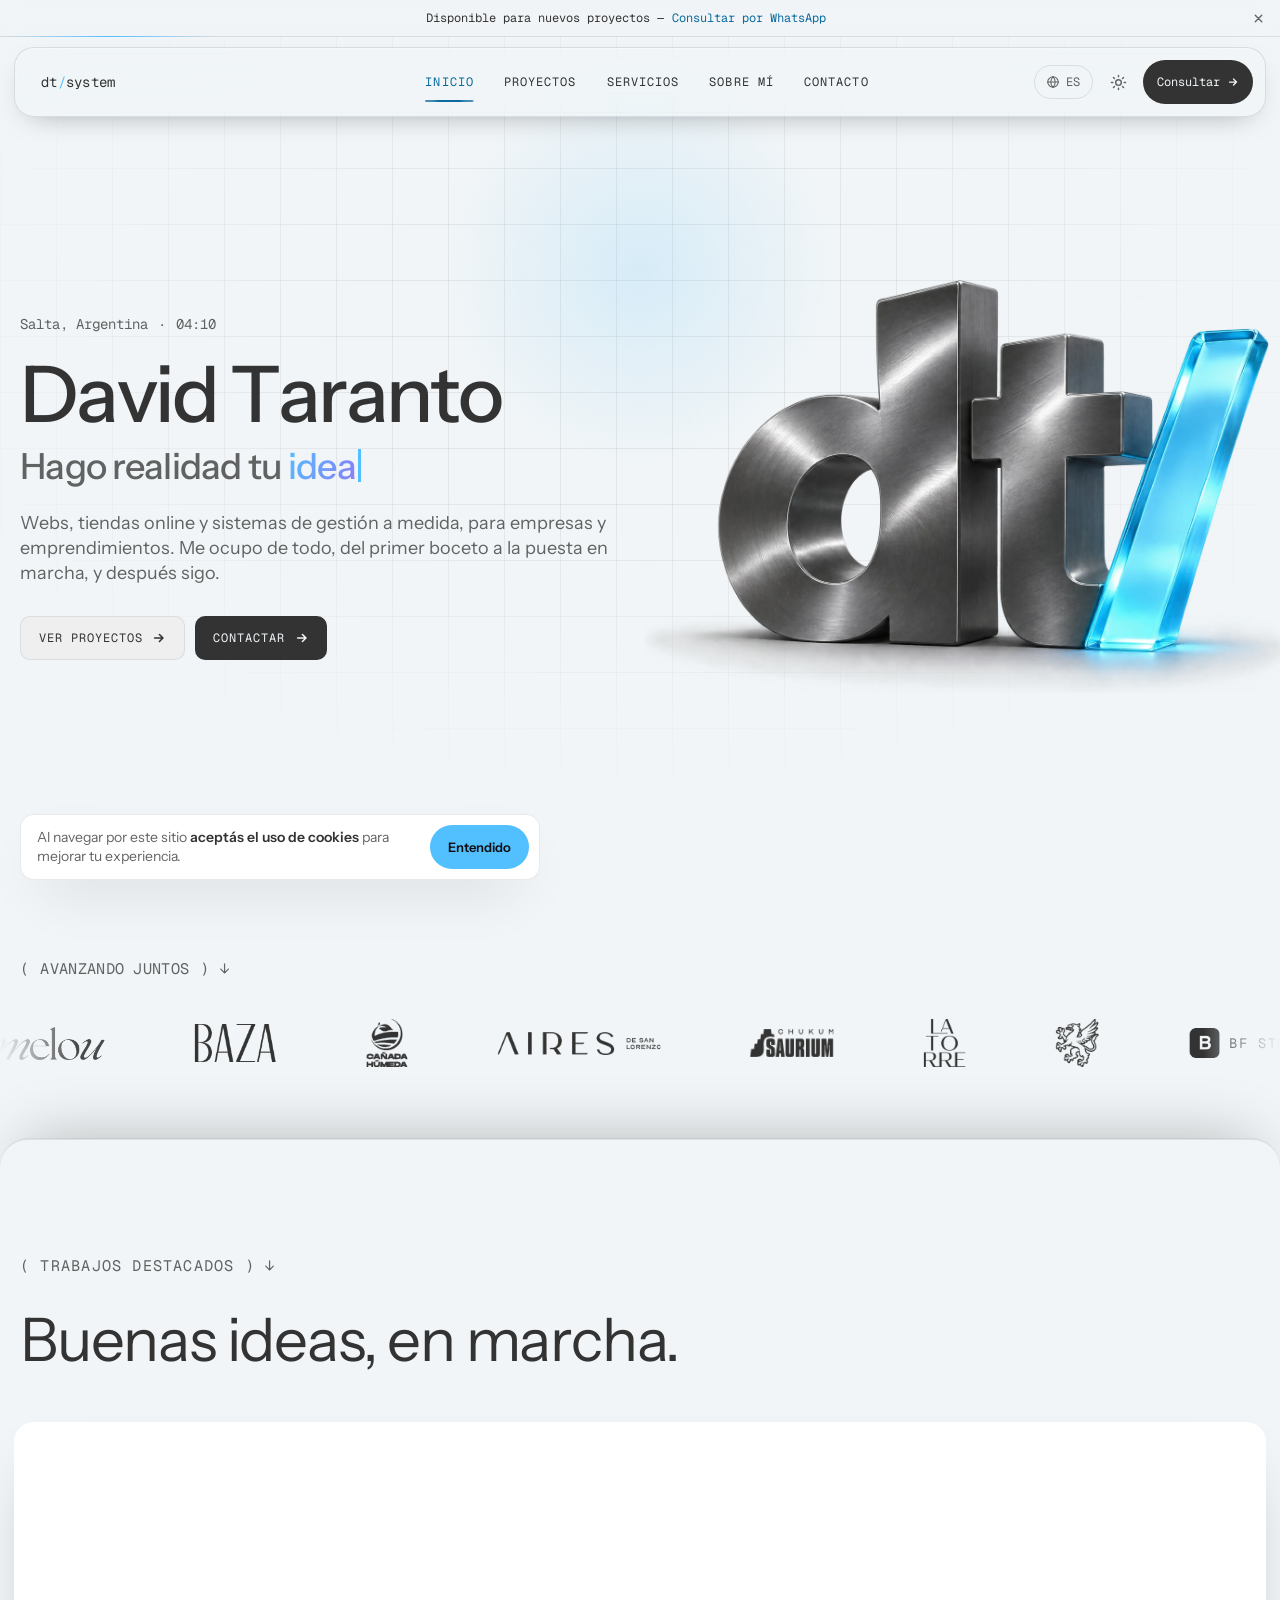
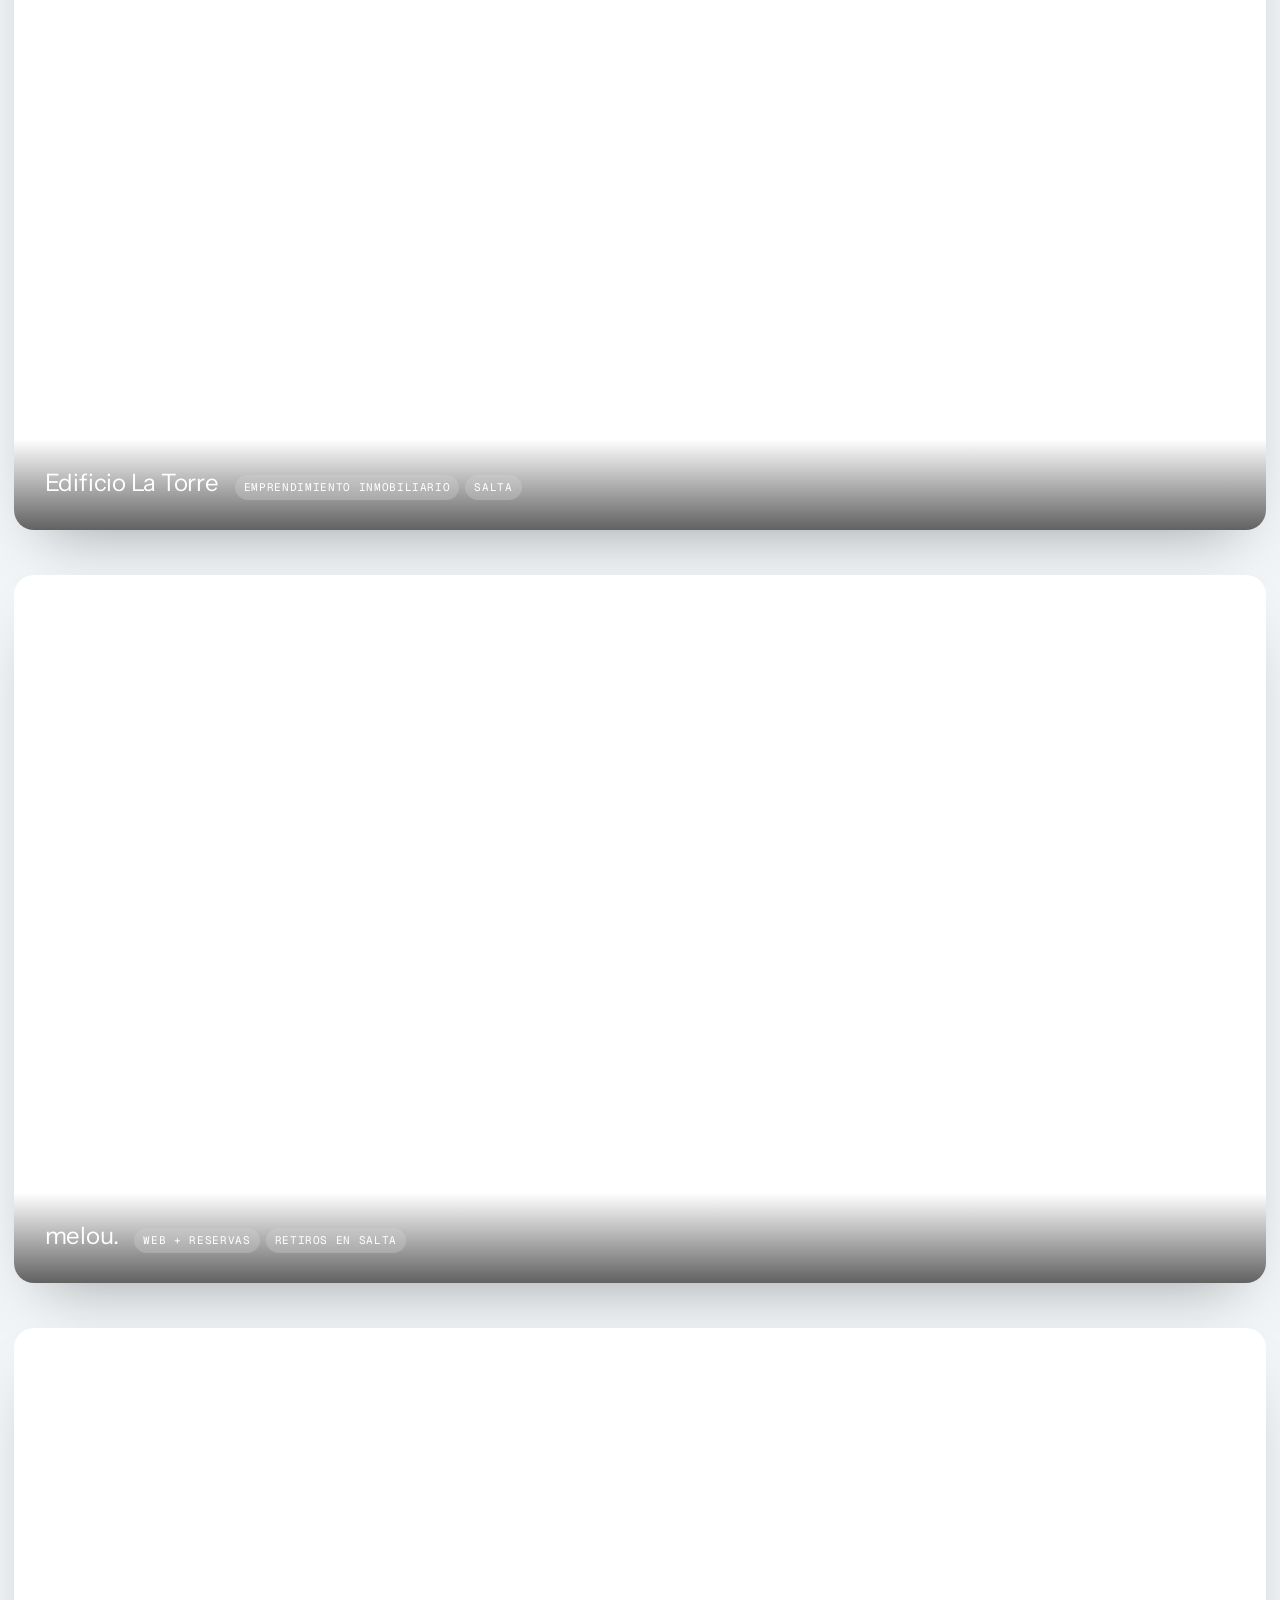
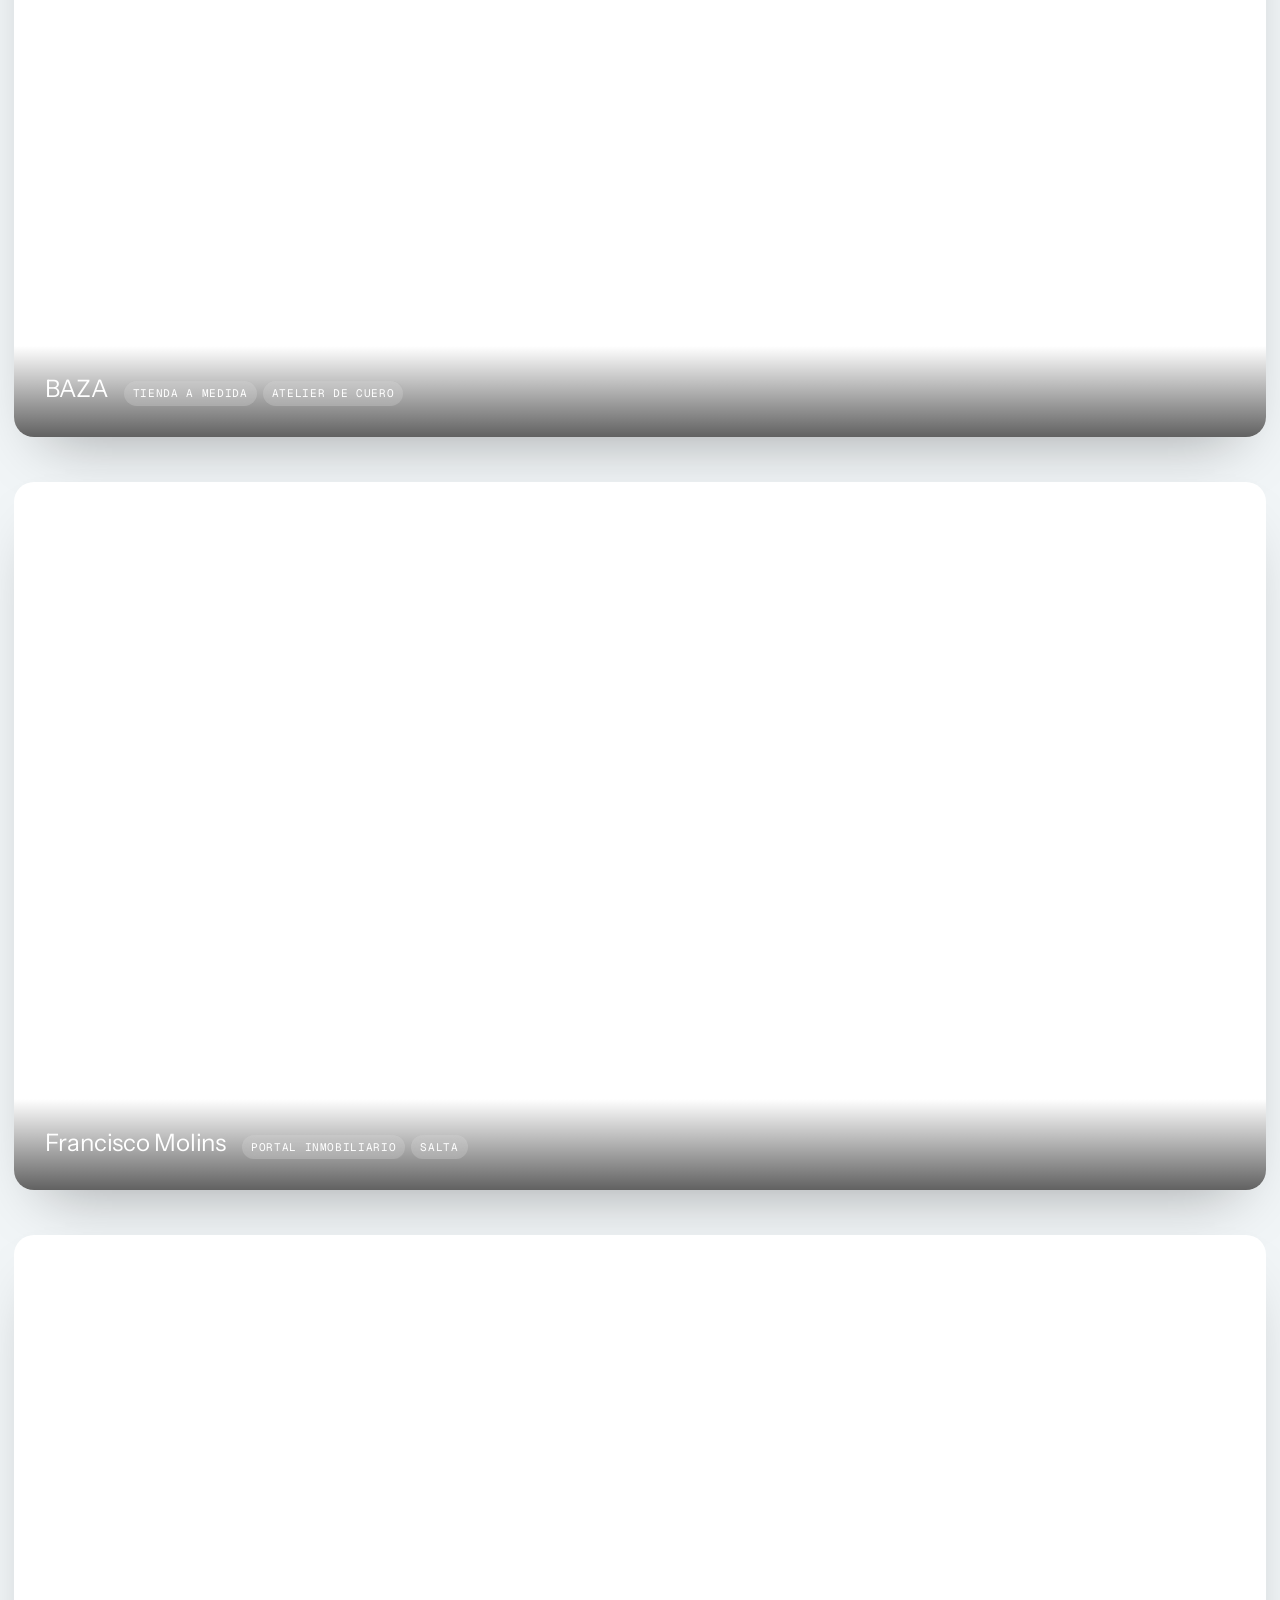
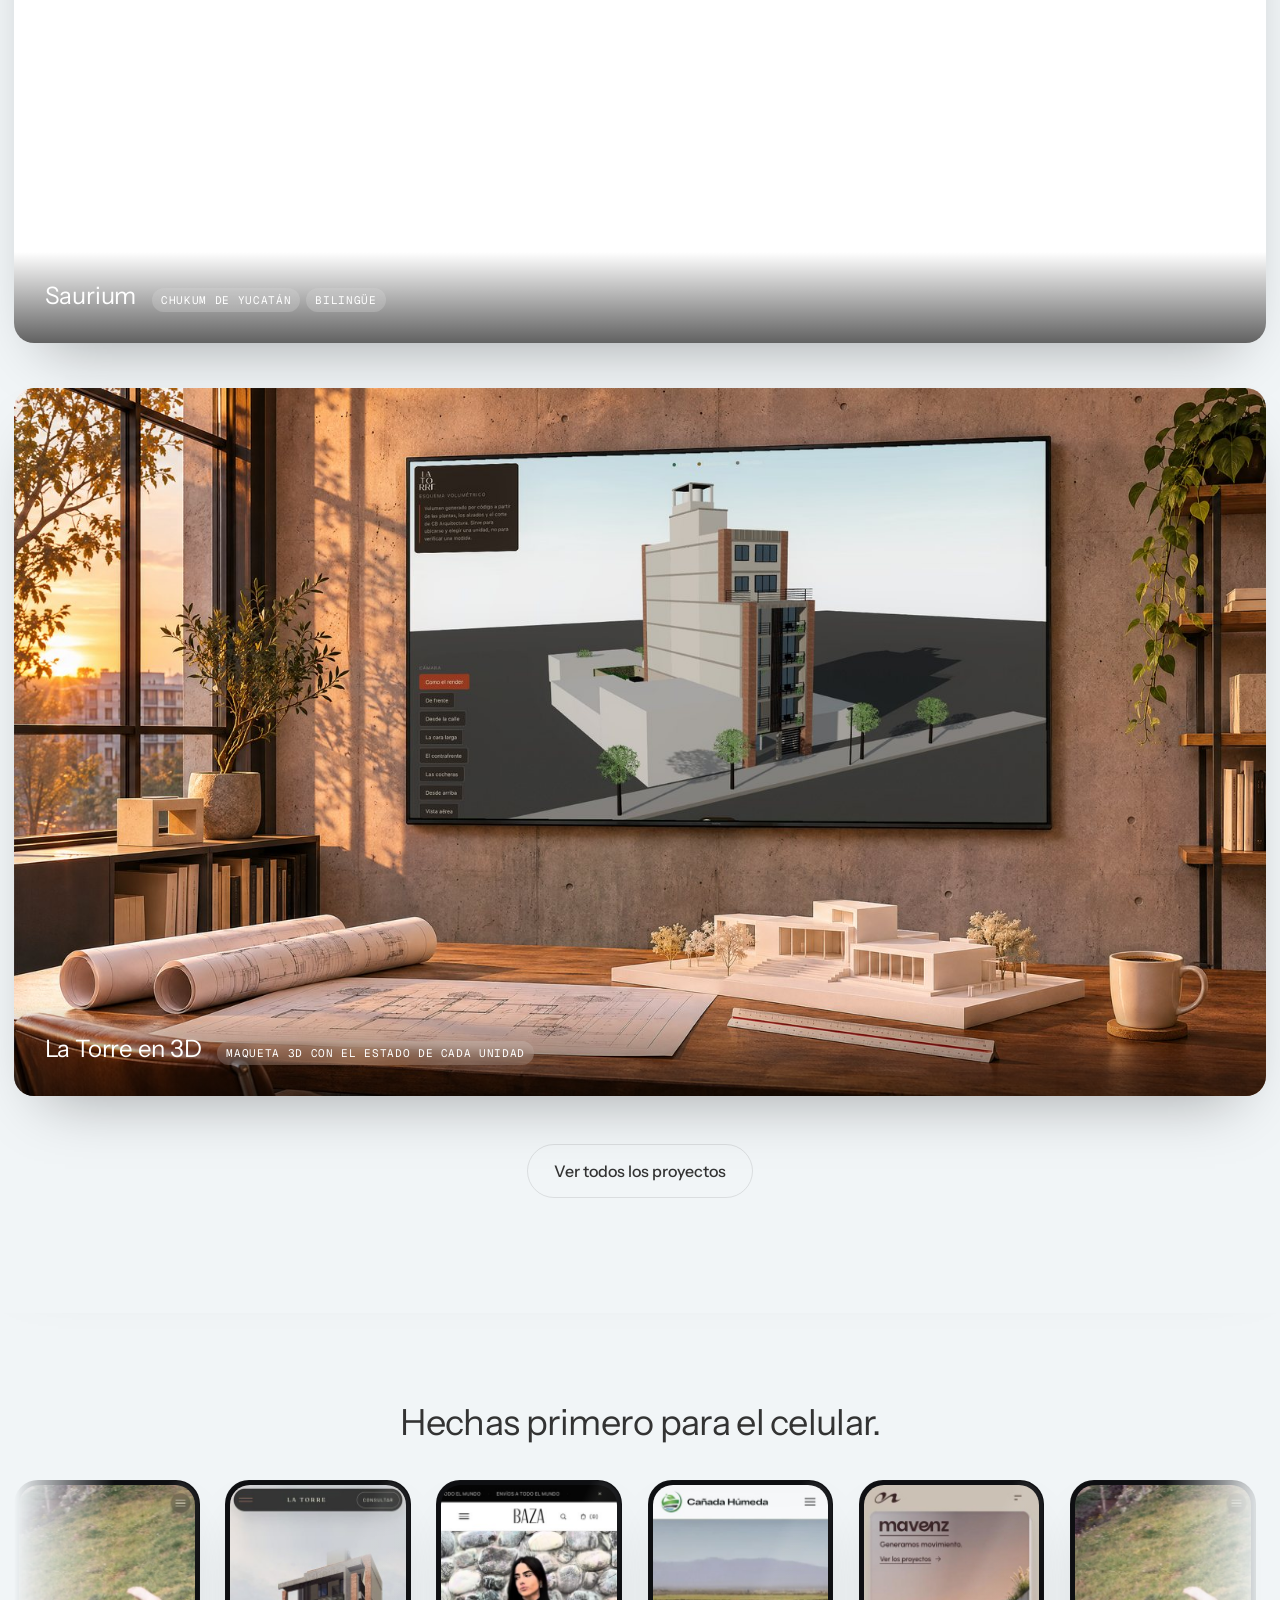
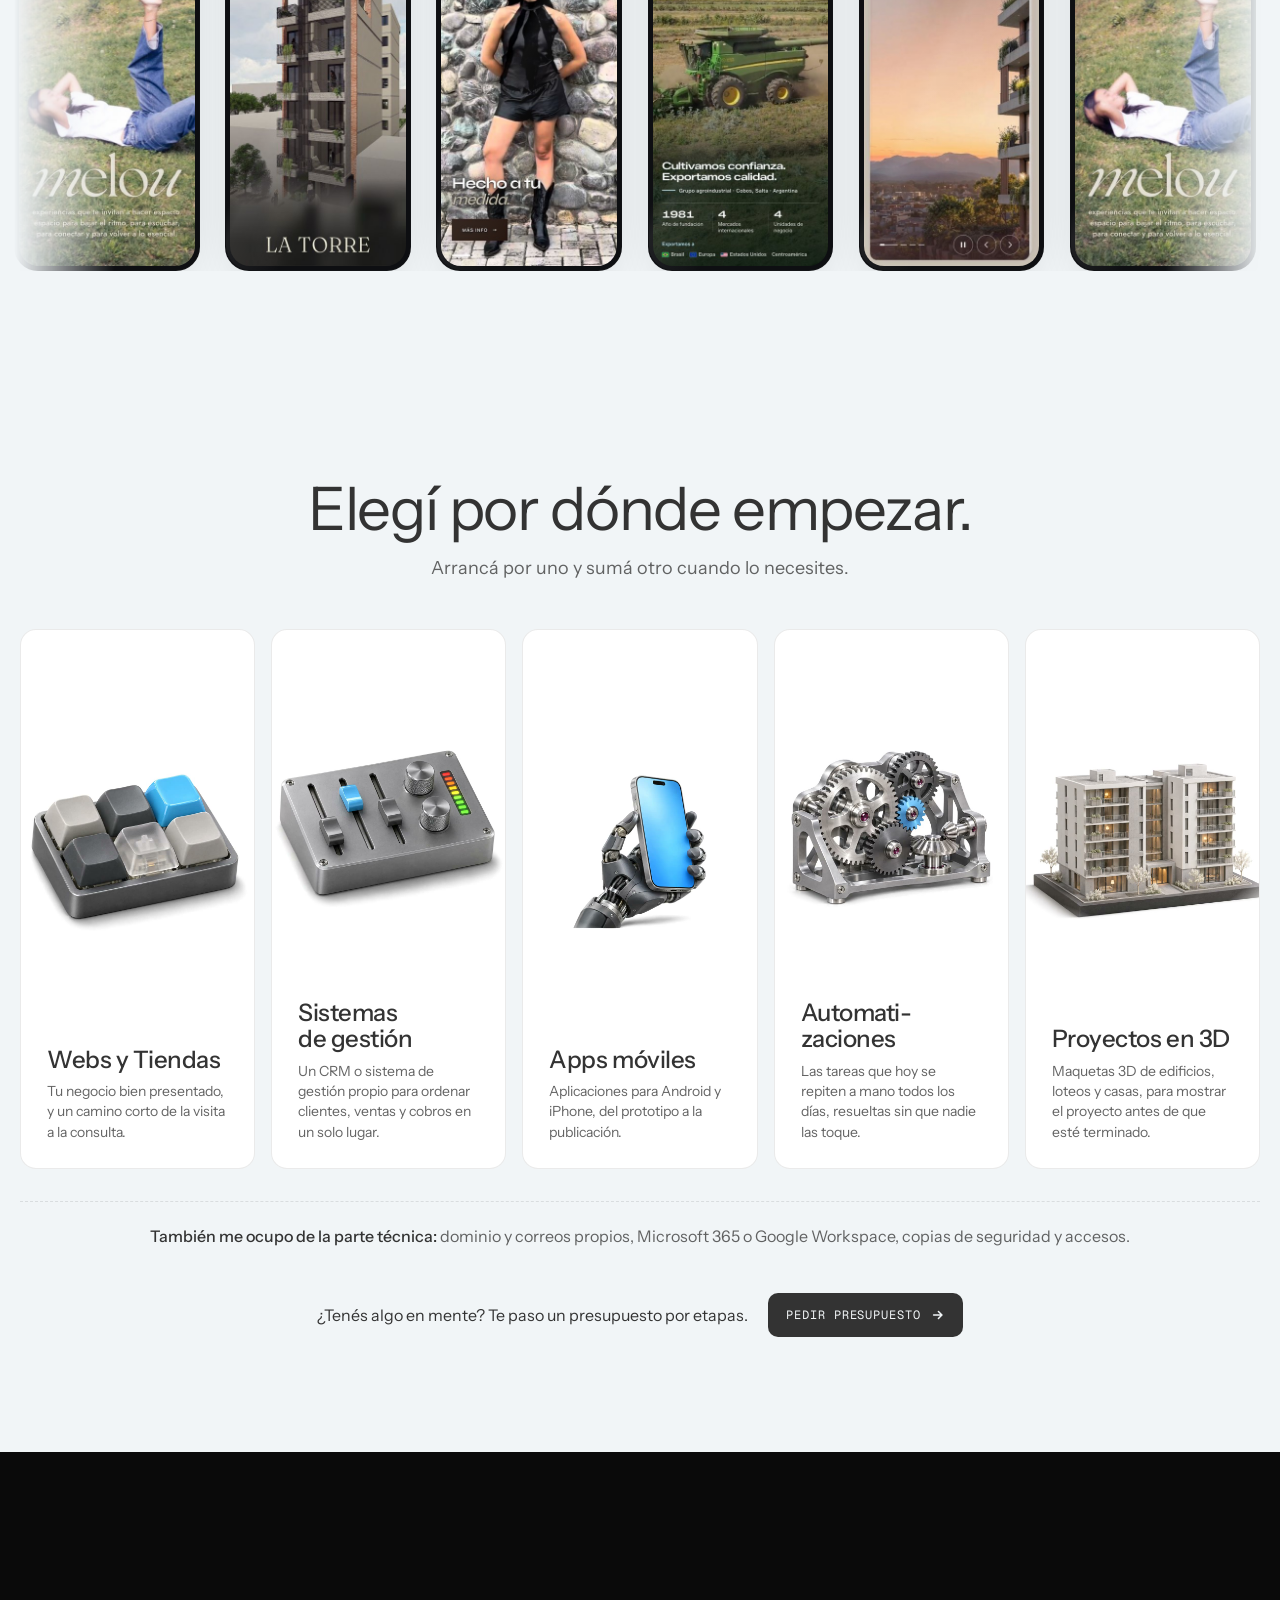
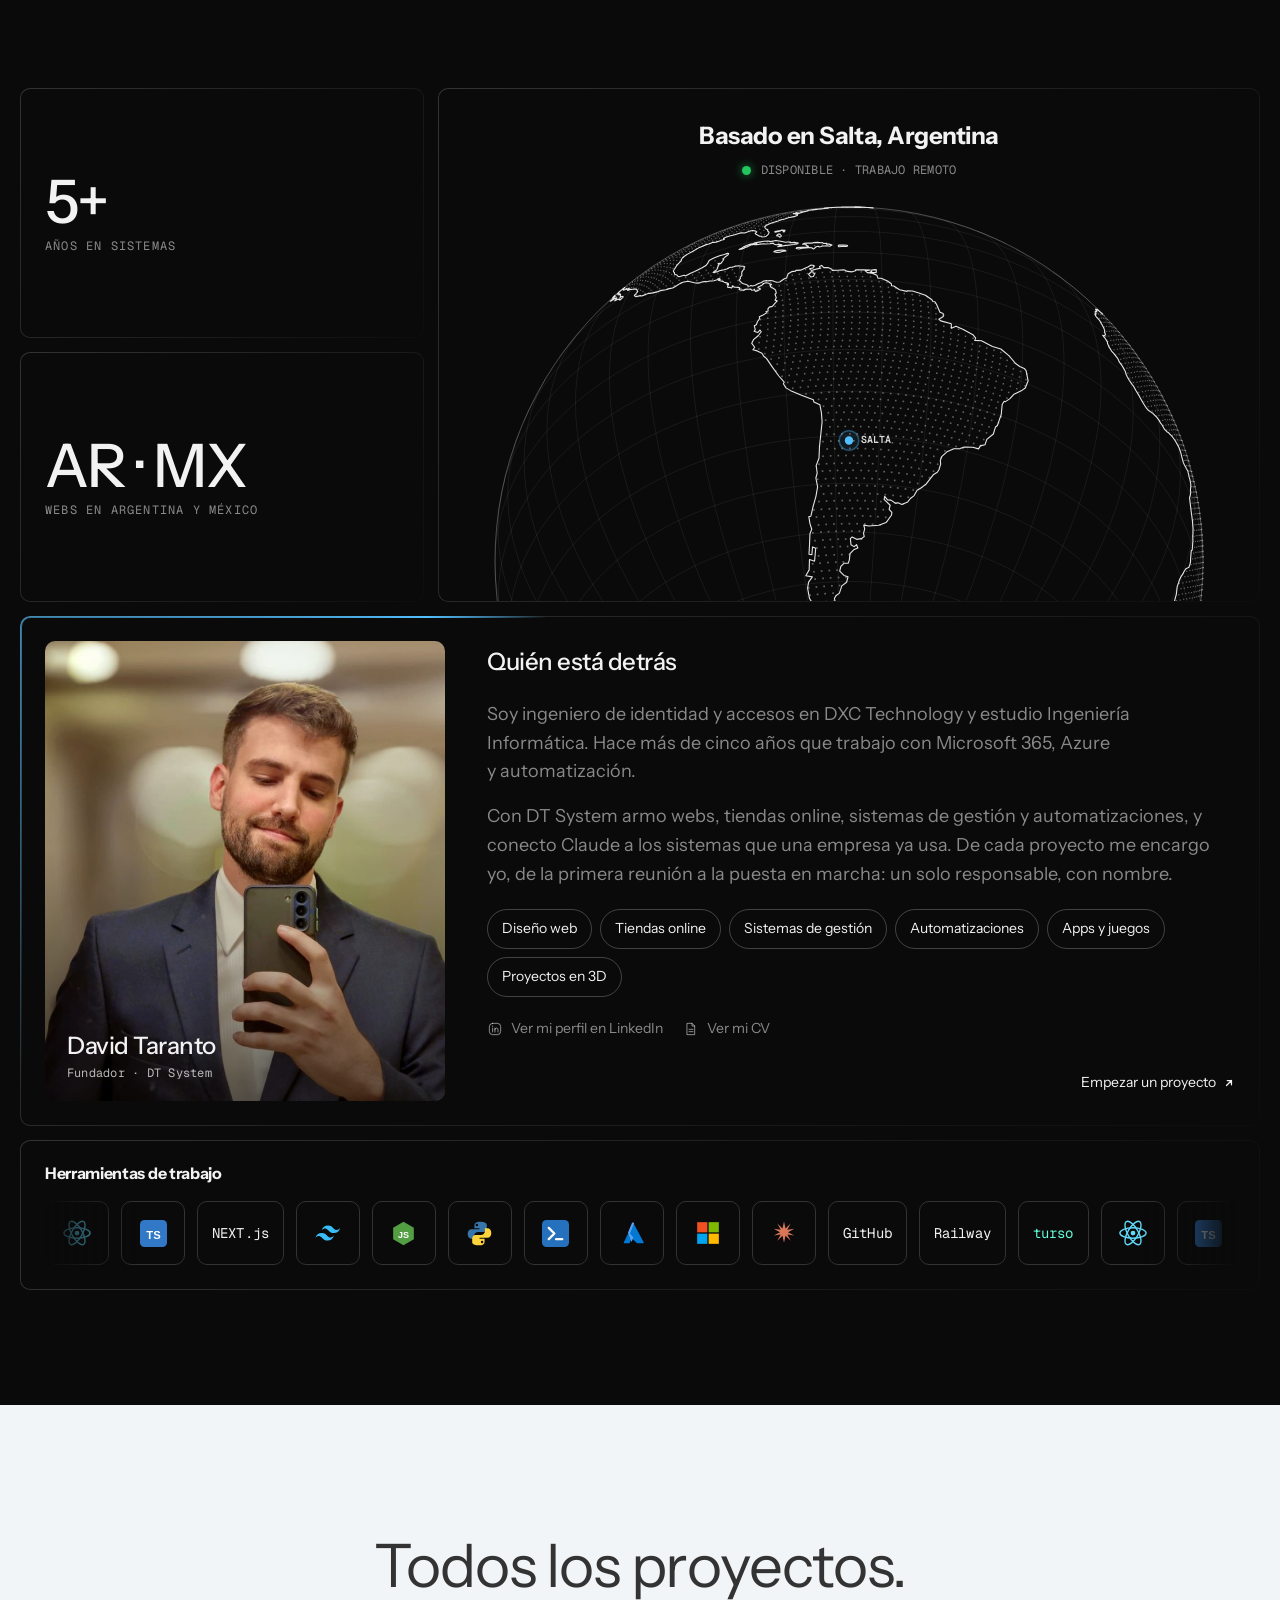
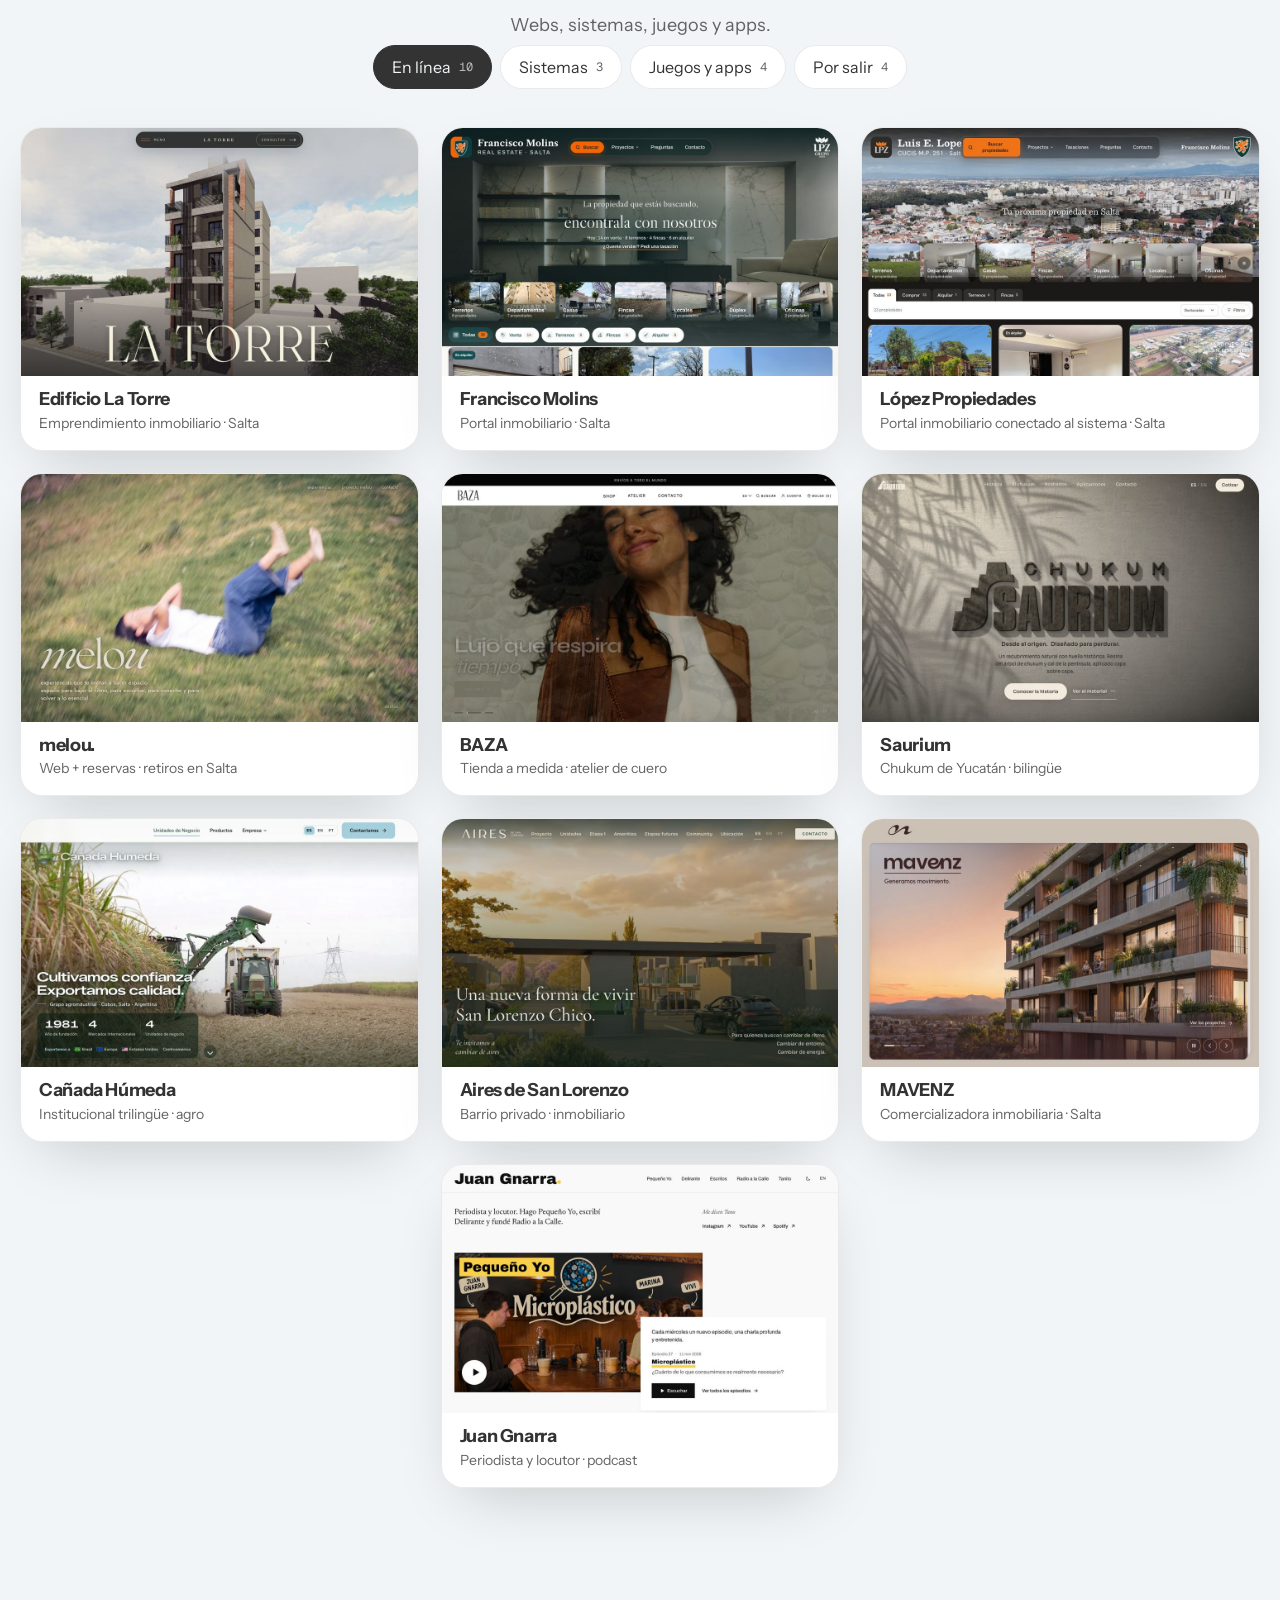
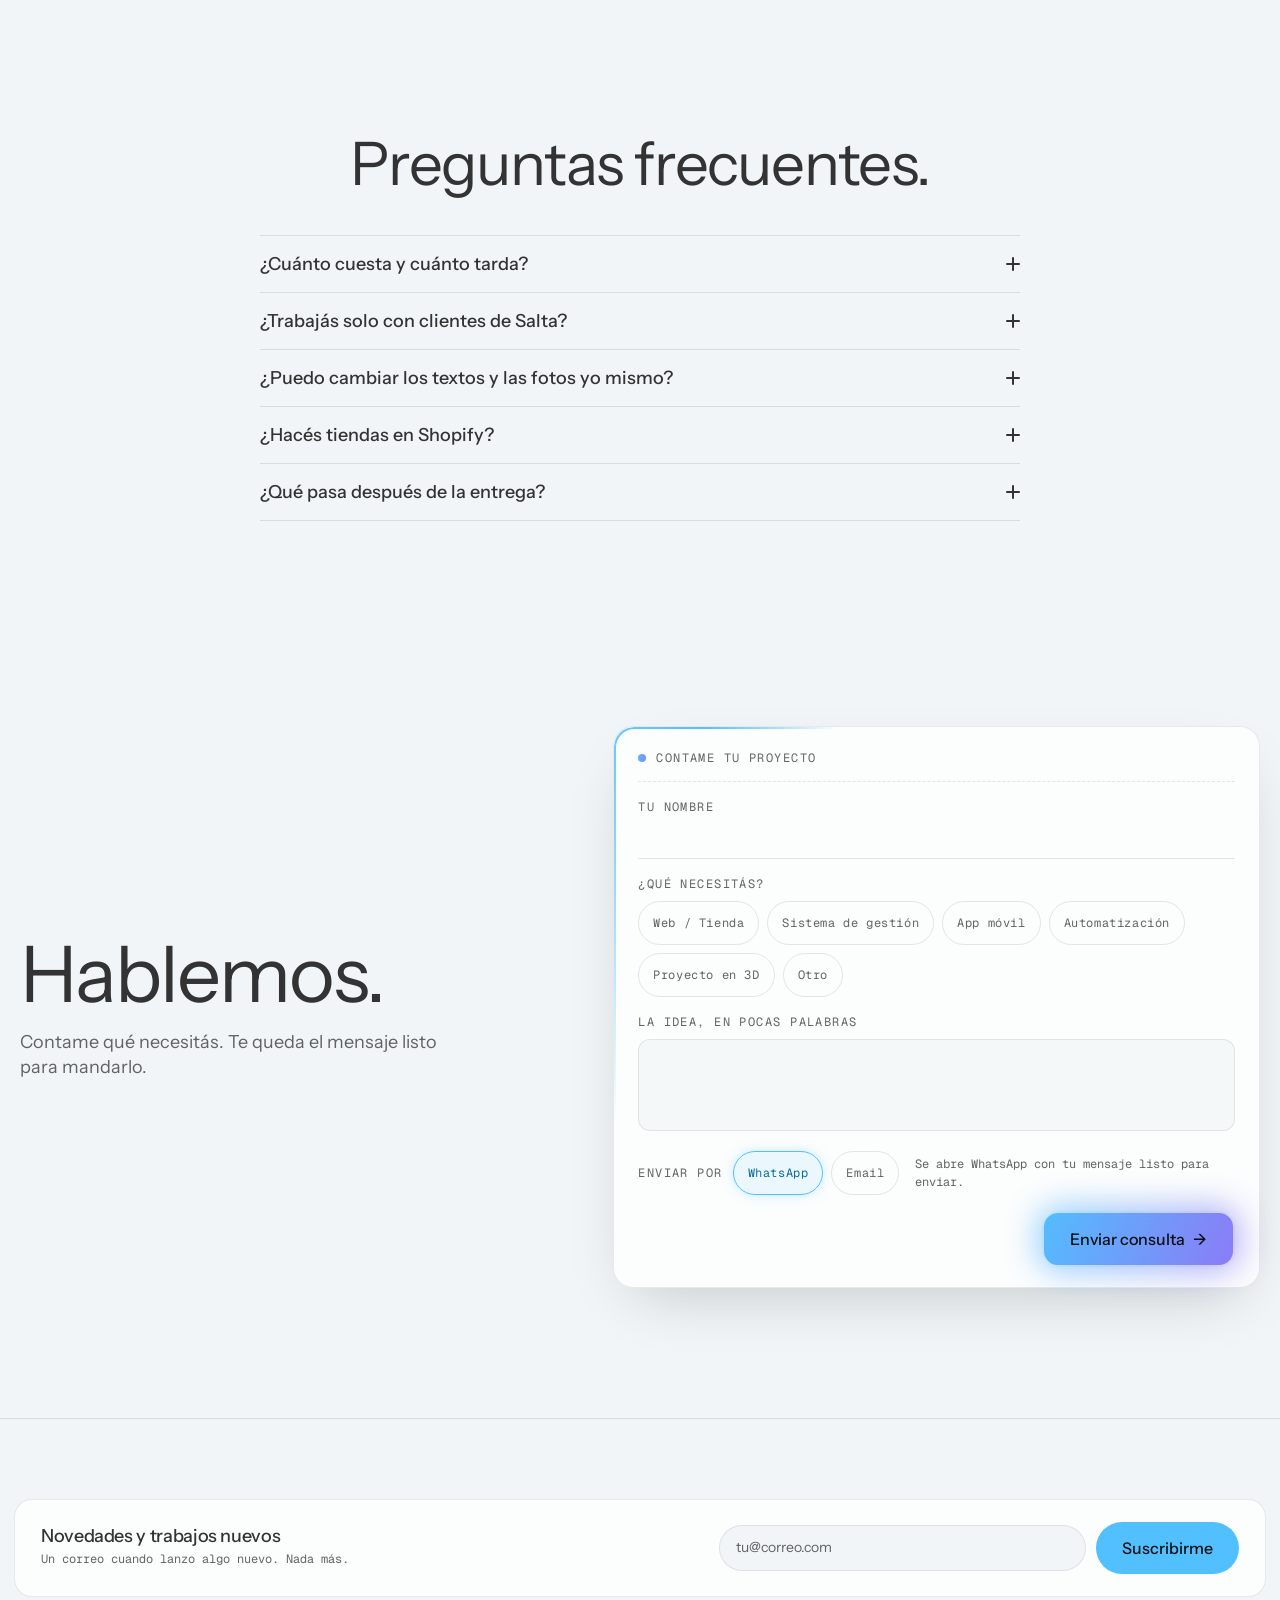
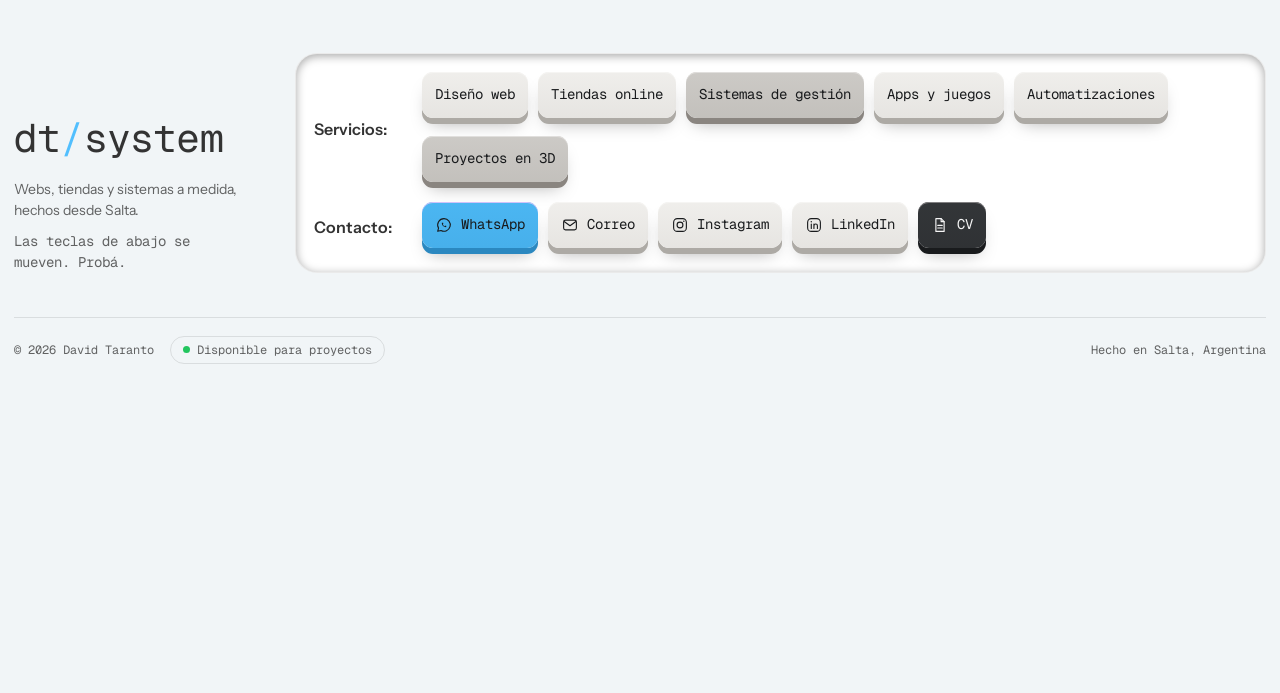
==== commit 0e917402: "fix: vistas previas del celular sin saltos Co-Authored-By: Claude Opus 5.5 <noreply@anthropic.com>" ====
--- a/index.html
+++ b/index.html
@@ -18,13 +18,13 @@
   <meta property="og:locale:alternate" content="en_US">
   <!-- La URL de la imagen social DEBE ser absoluta: los scrapers de
        LinkedIn/WhatsApp no resuelven rutas relativas. -->
-  <meta property="og:image" content="https://dtsystem.com.ar/assets/og.png?v=20261118s">
+  <meta property="og:image" content="https://dtsystem.com.ar/assets/og.png?v=20261121a">
   <meta property="og:image:width" content="1200">
   <meta property="og:image:height" content="630">
   <meta property="og:image:alt" content="DT System: webs, tiendas y sistemas a medida hechos por David Taranto en Salta">
   <link rel="canonical" href="https://dtsystem.com.ar/">
   <meta name="twitter:card" content="summary_large_image">
-  <meta name="twitter:image" content="https://dtsystem.com.ar/assets/og.png?v=20261118s">
+  <meta name="twitter:image" content="https://dtsystem.com.ar/assets/og.png?v=20261121a">
   <!-- Favicon: marca "dt/" en SVG inline (sin archivo extra) -->
   <!-- ?v=2 fuerza a los navegadores a descartar el favicon viejo cacheado -->
   <link rel="icon" href="assets/brand/favicon-64.png?v=2" type="image/png" sizes="64x64">
@@ -39,8 +39,8 @@
   <link rel="stylesheet" href="https://fonts.googleapis.com/css2?family=Instrument+Sans:wght@400;500;700&family=Geist+Mono:wght@400;700&display=swap">
   <link rel="stylesheet" href="https://fonts.googleapis.com/css2?family=Bungee&text=ABCDEFGHIJKLMNOPQRSTUVWXYZ%C3%81%C3%89%C3%8D%C3%93%C3%9A%C3%91%20&display=swap">
 
-  <link rel="stylesheet" href="styles.css?v=20261118s">
-  <link rel="stylesheet" href="celular.css?v=20261118s" media="(max-width: 720px)">
+  <link rel="stylesheet" href="styles.css?v=20261121a">
+  <link rel="stylesheet" href="celular.css?v=20261121a" media="(max-width: 720px)">
 
   <!-- Tema inicial ANTES del primer paint (evita flash):
        localStorage manda; si no hay, respeta prefers-color-scheme. -->
@@ -1040,9 +1040,9 @@
   </footer>
 
   <script src="assets/land-data.js" defer></script>
-  <script src="main.js?v=20261118s" defer></script>
-  <script src="teclas.js?v=20261118s" defer></script>
-  <script src="previas.js?v=20261118s" defer></script>
-  <script src="medicion.js?v=20261118s" defer></script>
+  <script src="main.js?v=20261121a" defer></script>
+  <script src="teclas.js?v=20261121a" defer></script>
+  <script src="previas.js?v=20261121a" defer></script>
+  <script src="medicion.js?v=20261121a" defer></script>
 </body>
 </html>
--- a/celular.css
+++ b/celular.css
@@ -120,9 +120,12 @@
 #csGrid > .demo[hidden] { display: none; }
 #csMas { display: none !important; }
 .sys-head { margin-top: 40px; }
-/* la tarjeta del medio muestra su recorrido: la pagina baja y vuelve a subir */
-.cs-grid .demo.activa .demo-shot.lista .full {
-  animation: tira-recorre var(--dur, 8s) cubic-bezier(0.45, 0, 0.55, 1) 0.5s infinite alternate;
+/* la tarjeta que eligio previas.js (.viendo) muestra su recorrido: la pagina baja
+   despacio y vuelve a subir. 21/11: antes lo movian a la vez .activa (main.js) y
+   .viendo (previas.js), y la imagen saltaba y quedaba clavada abajo. */
+.cs-grid .demo.viendo .demo-shot.lista .full {
+  transform: none; transition: opacity 0.3s;
+  animation: tira-recorre var(--dur, 8s) cubic-bezier(0.45, 0, 0.55, 1) 0.4s infinite alternate;
 }
 @keyframes tira-recorre { to { transform: translateY(calc(-100% + 100cqh)); } }
 
@@ -274,7 +277,7 @@
   /* sin el apilado, las tarjetas no se corren: el top de arriba las desplazaba sobre lo que sigue */
   .dest-card { top: auto; }
   #acc, #csGrid, #wipGrid, #sysGrid { scroll-behavior: auto; }
-  .cs-grid .demo.activa .demo-shot.lista .full { animation: none; }
+  .cs-grid .demo.viendo .demo-shot.lista .full { animation: none; }
   .menu[open] .menu-pop, .menu[open] .menu-redes { animation: none; }
   .hoja, .hoja-velo { transition: none; }
 }
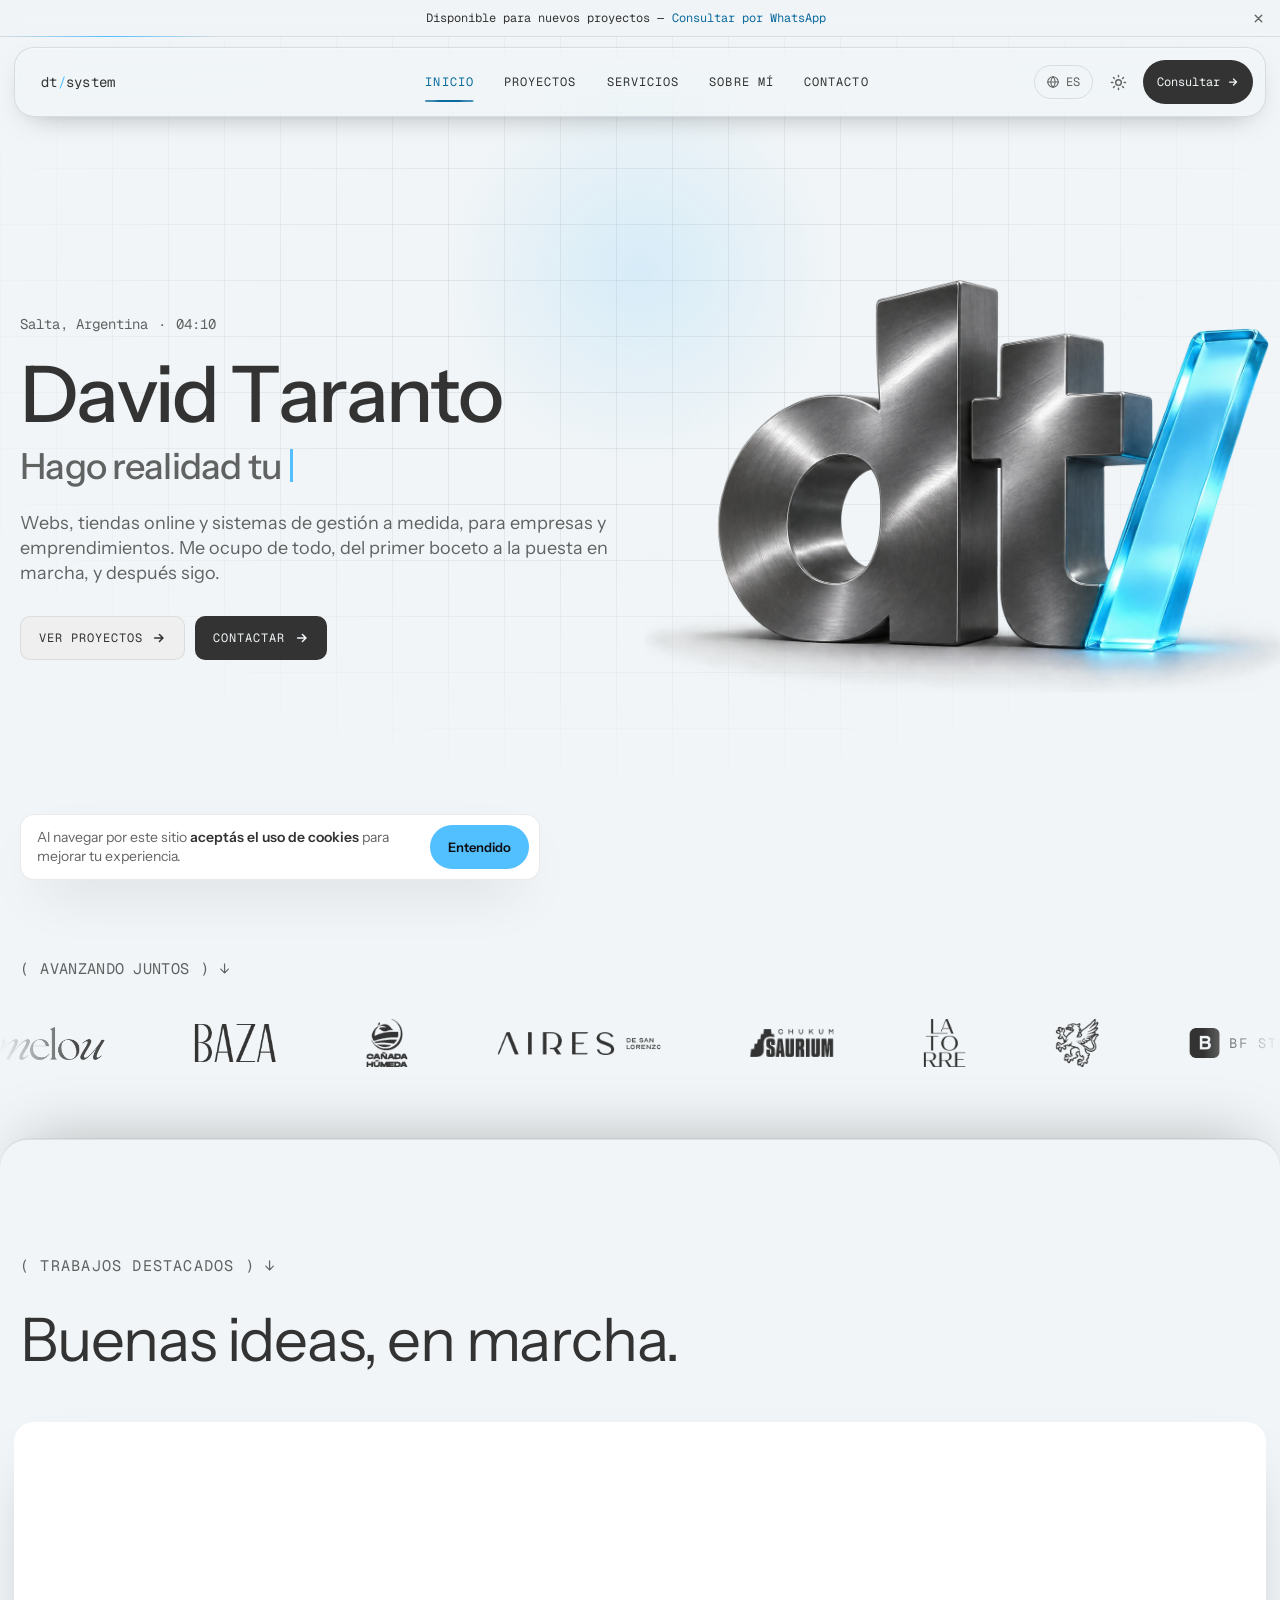
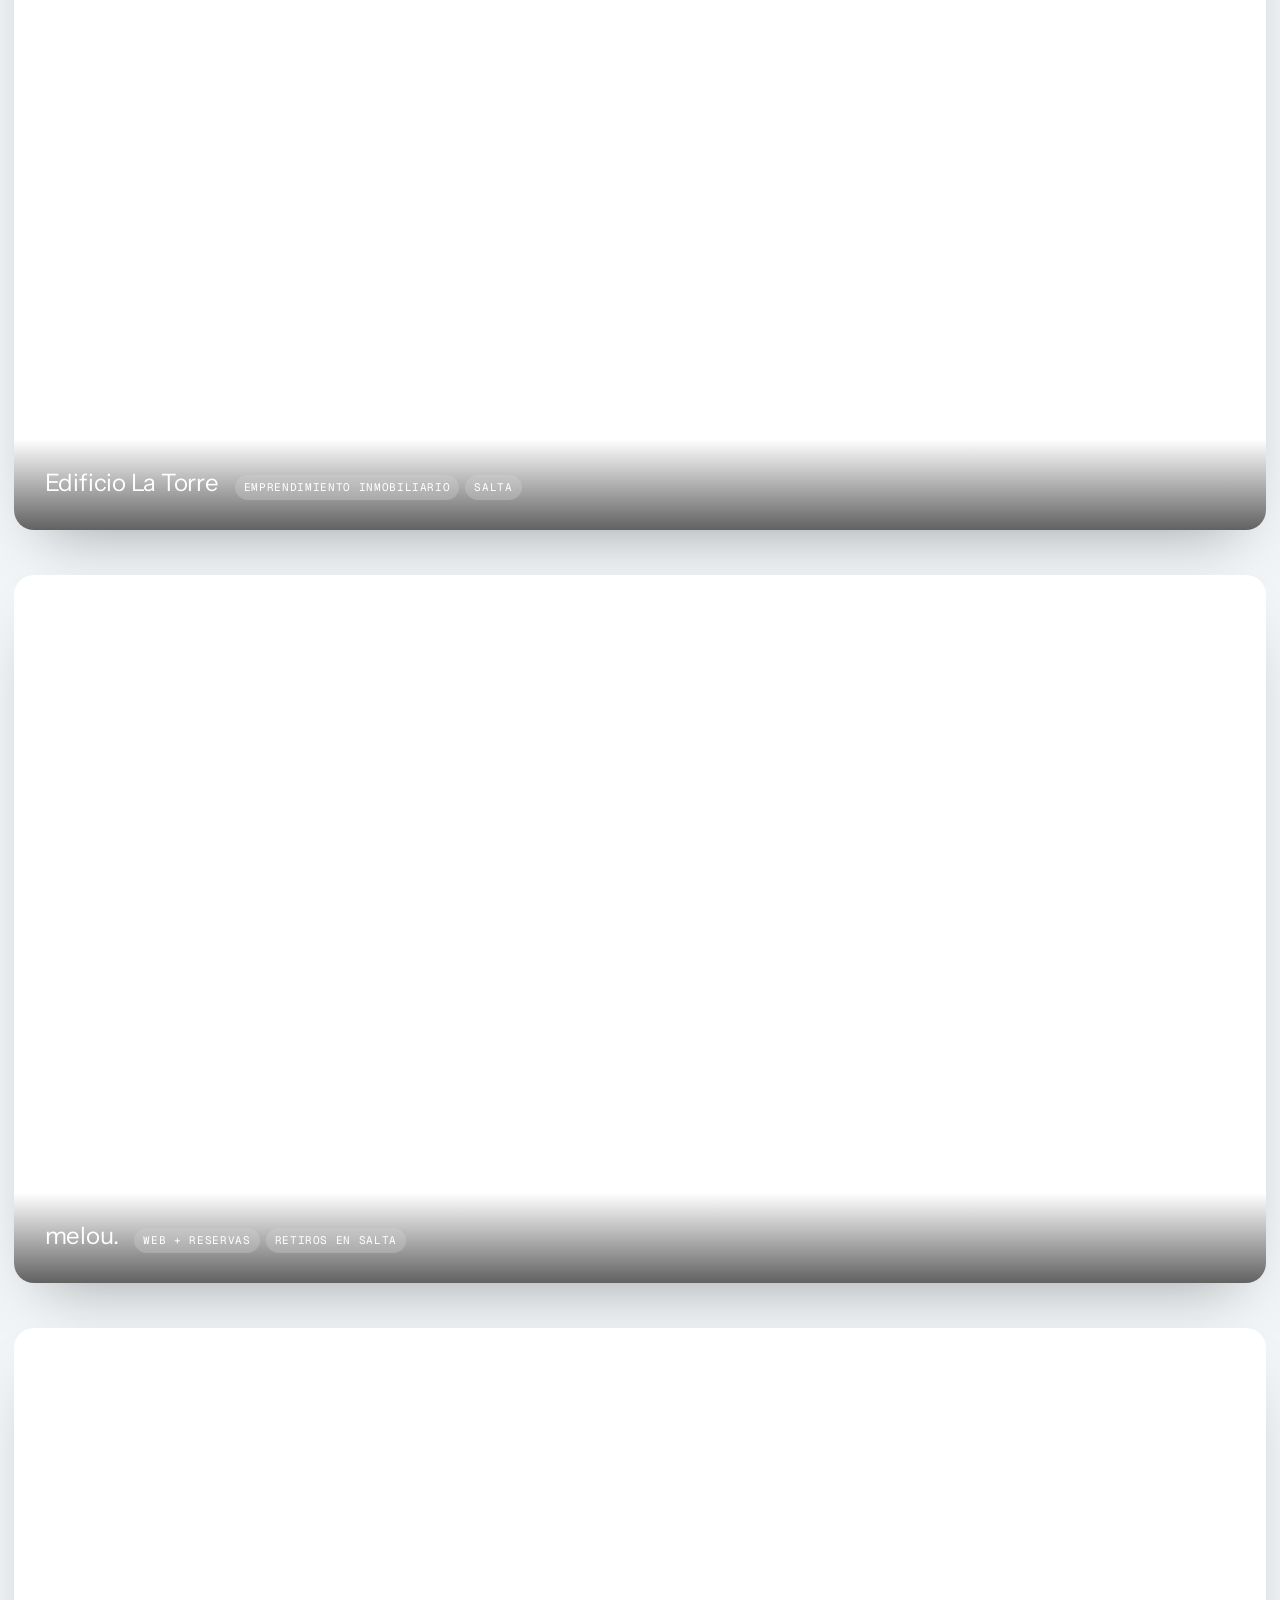
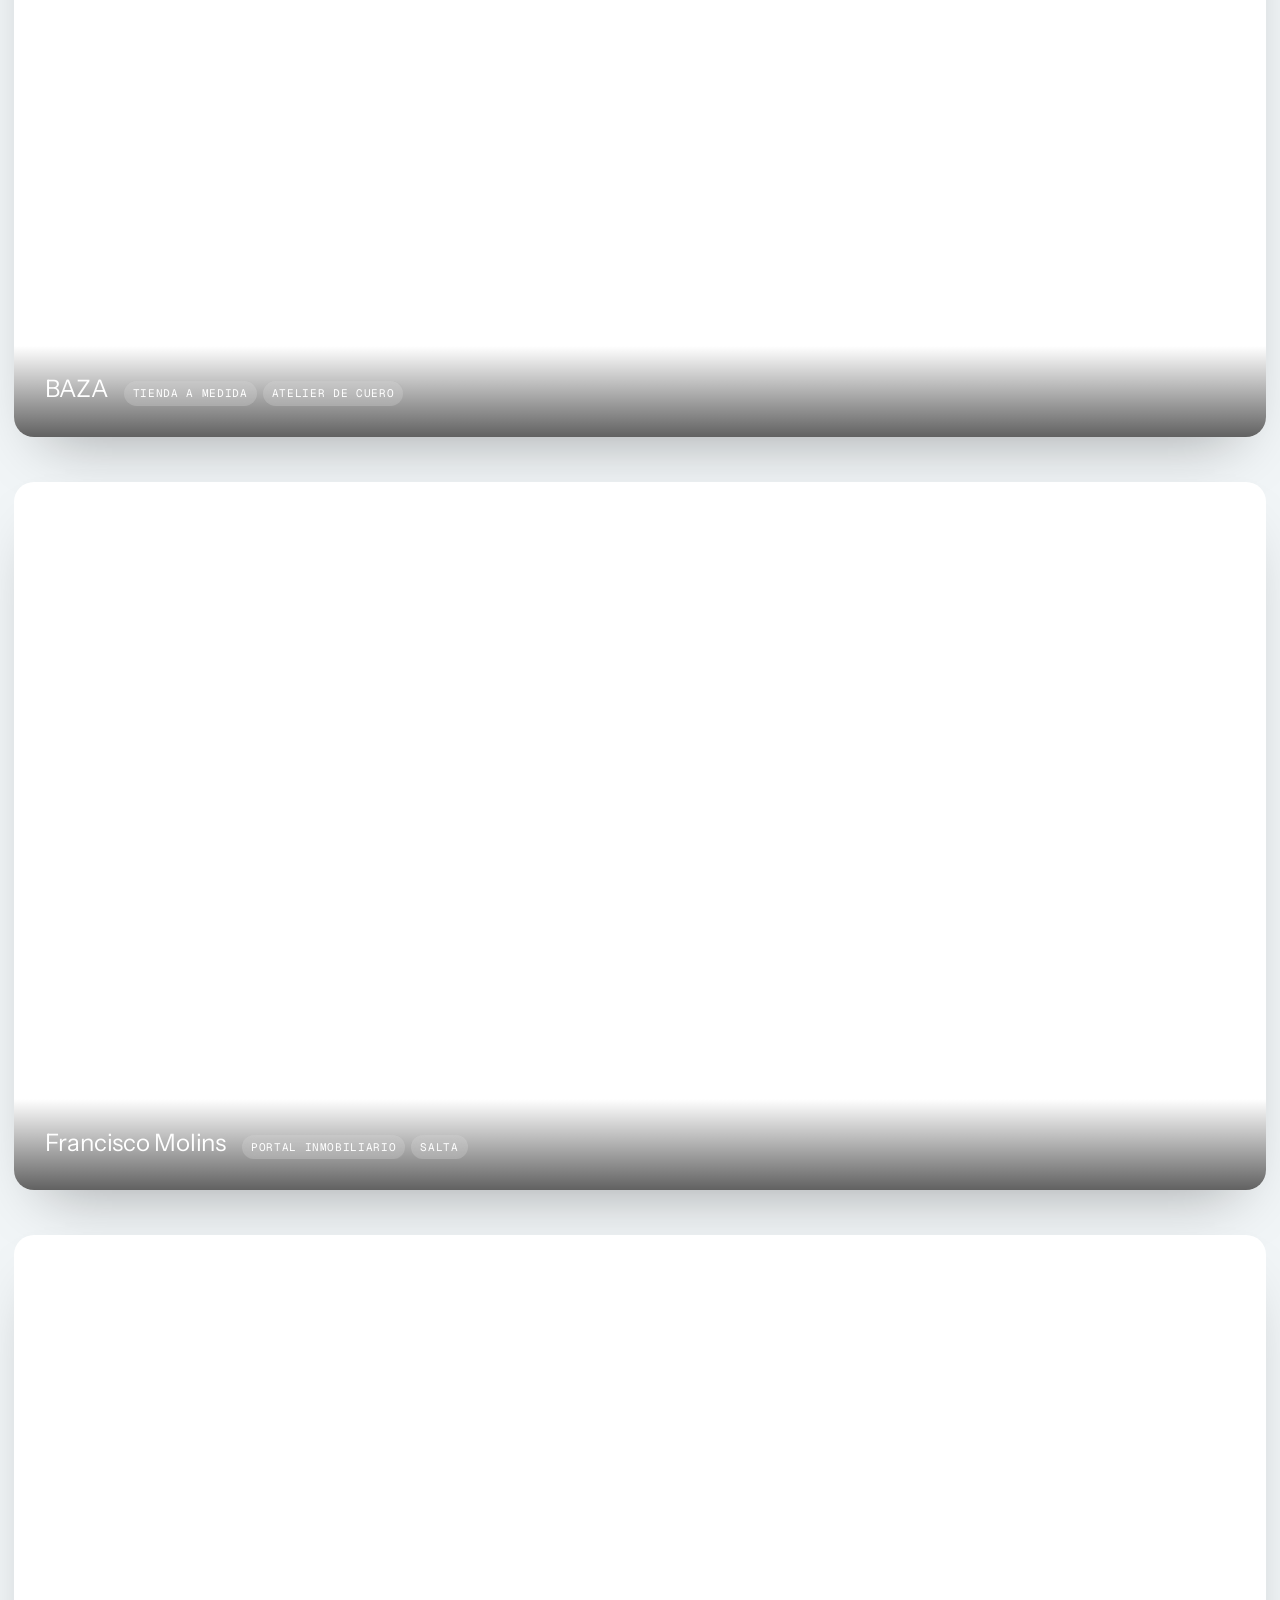
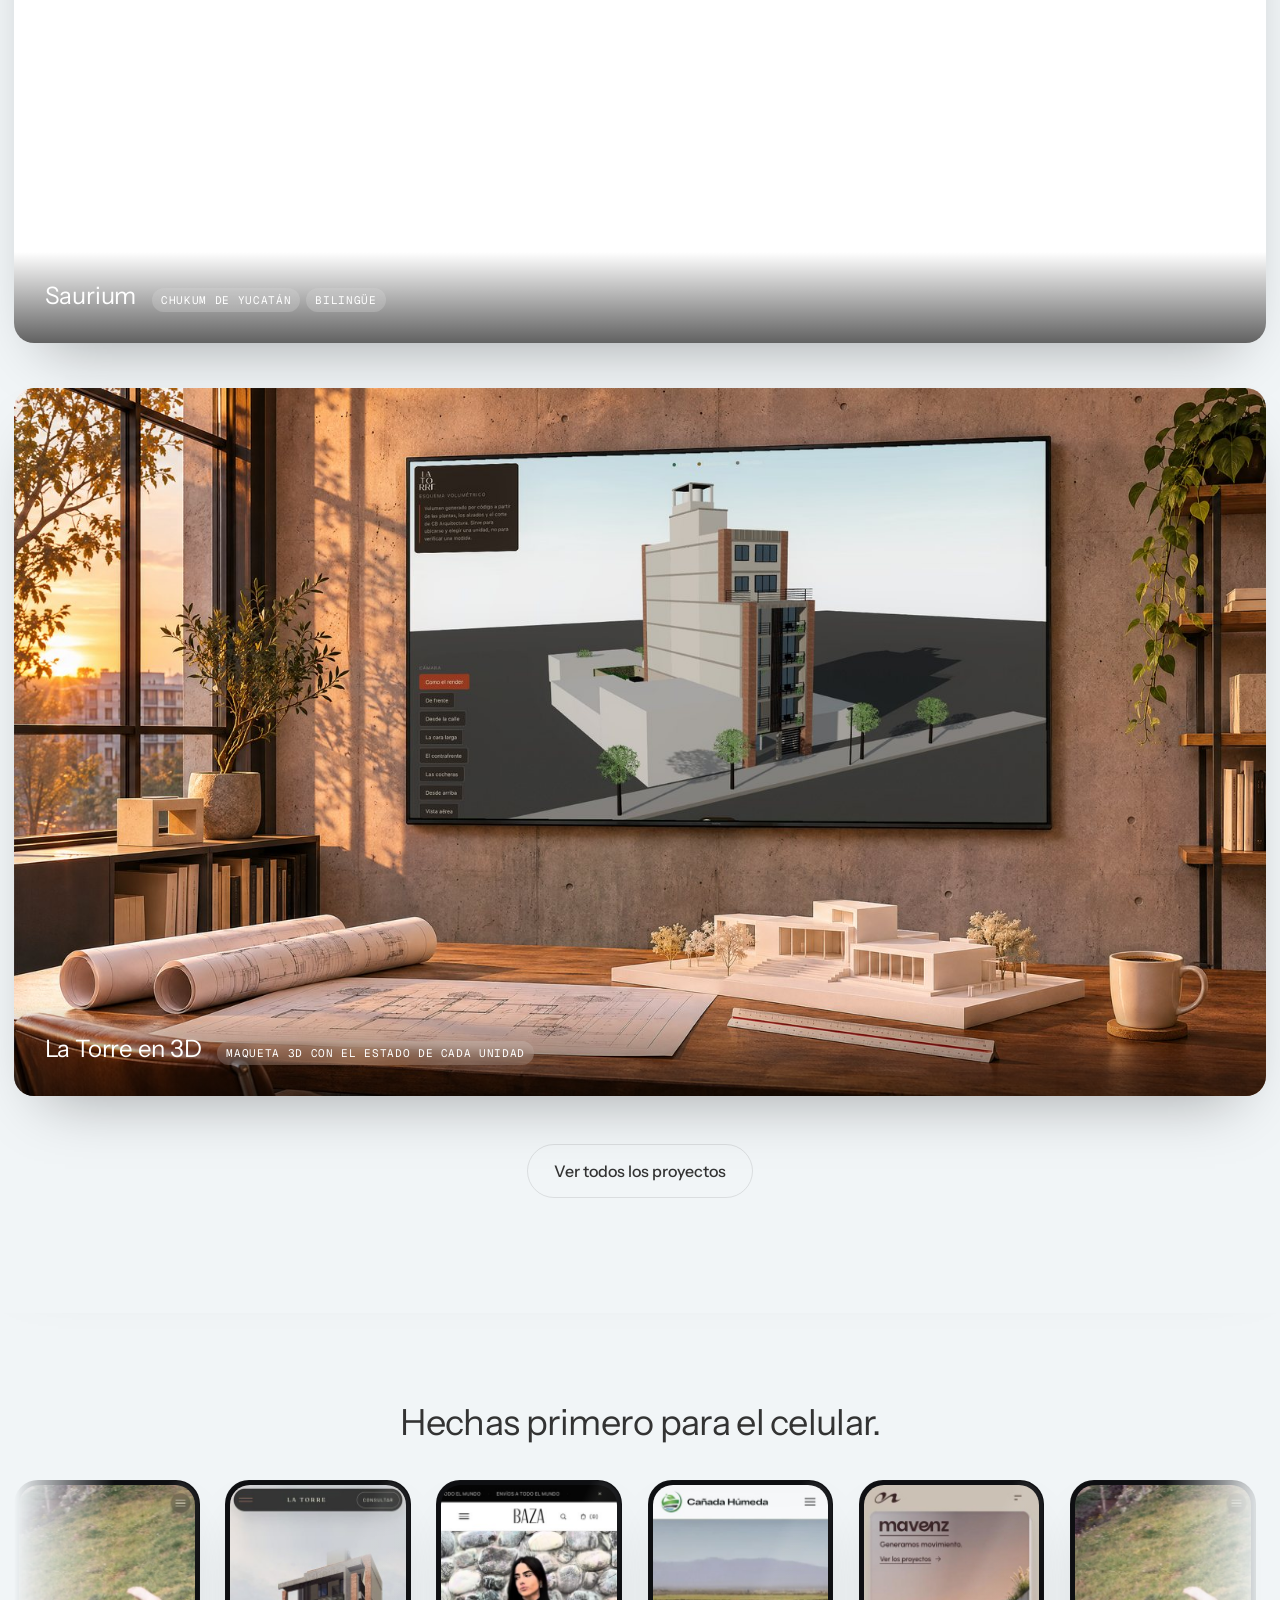
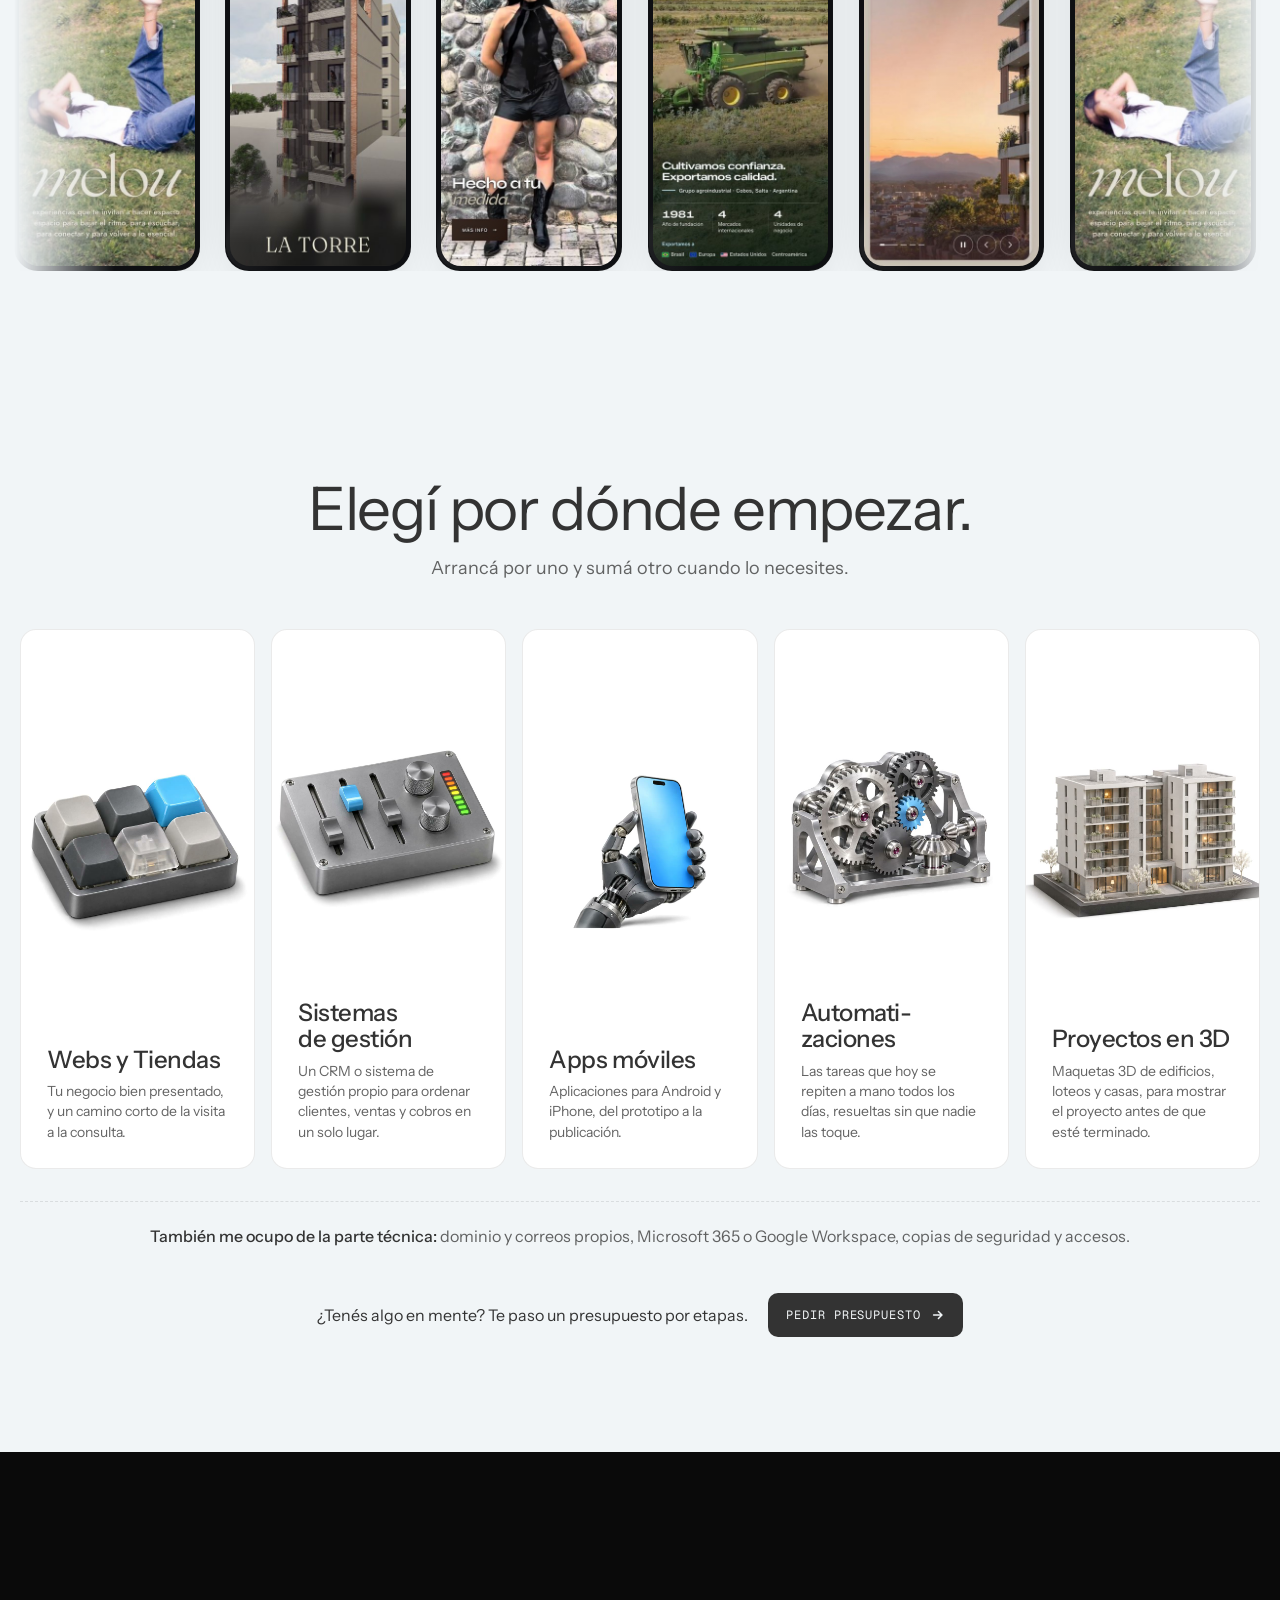
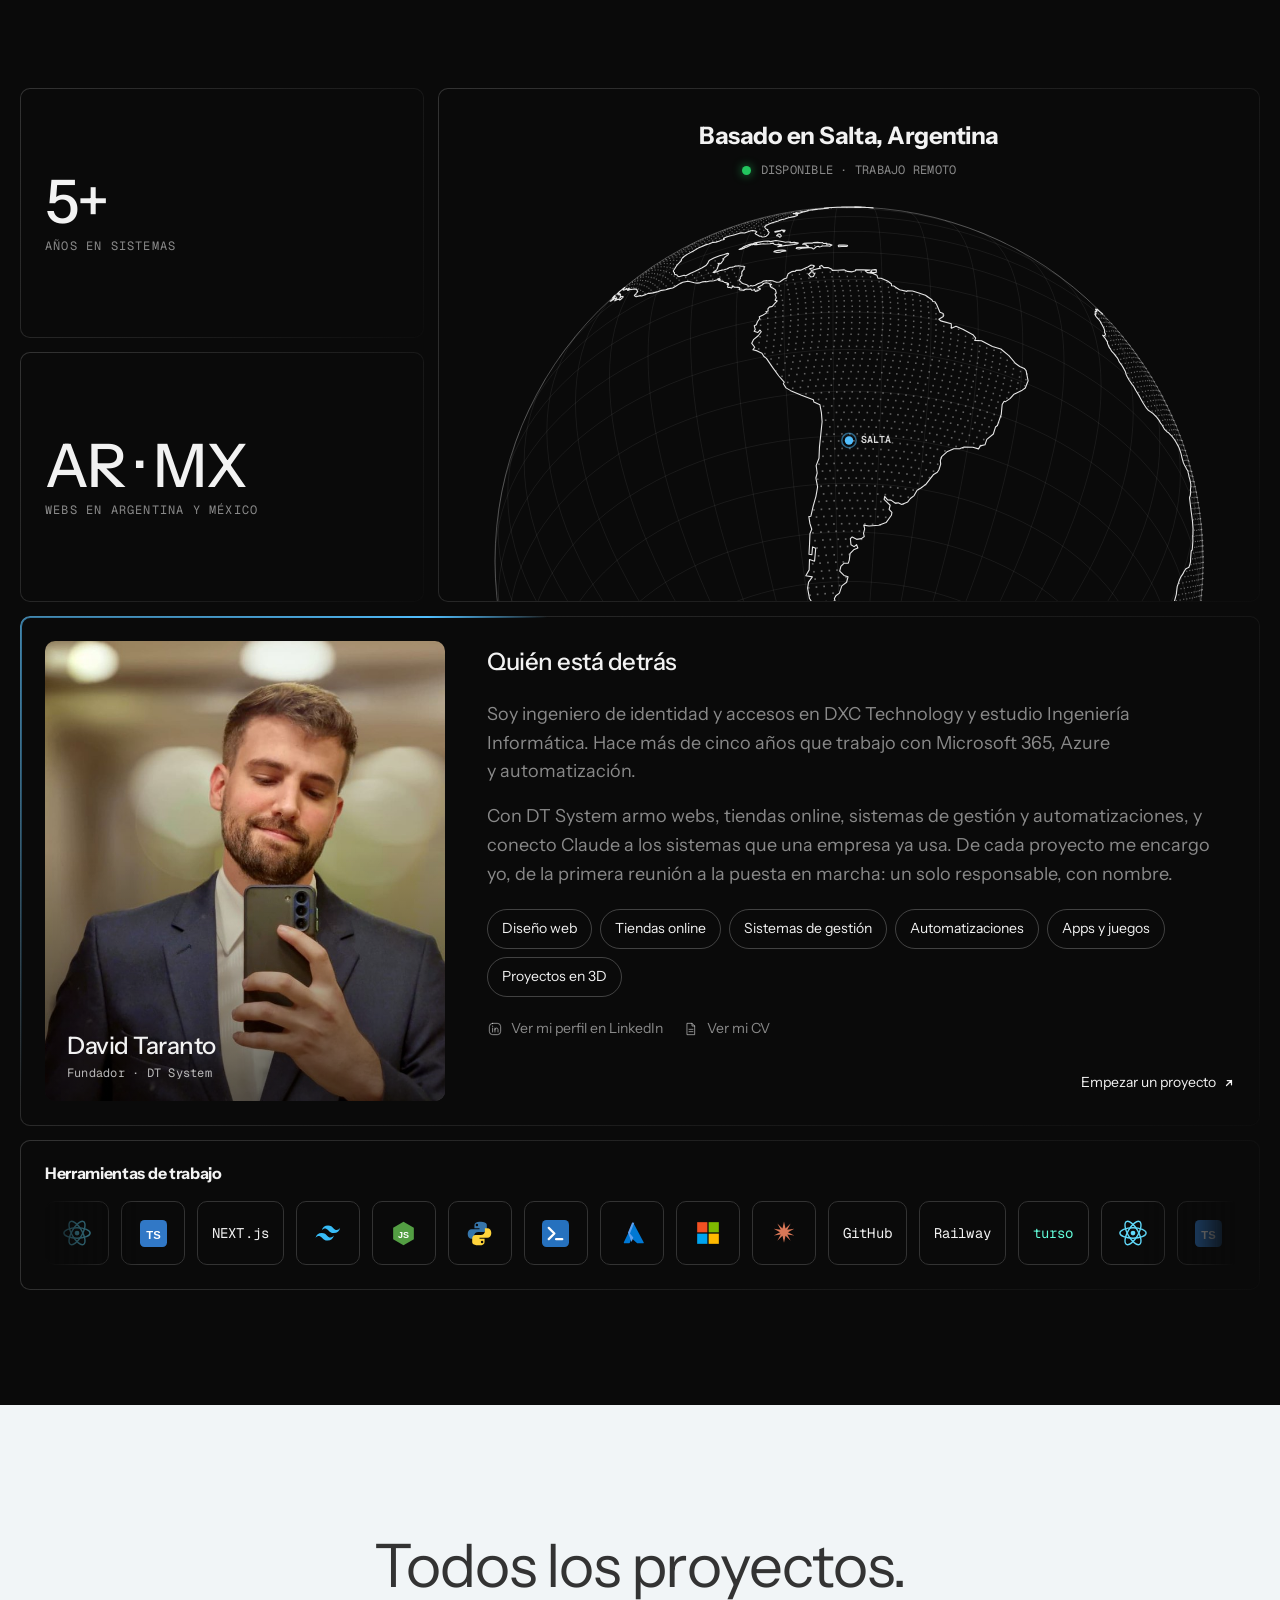
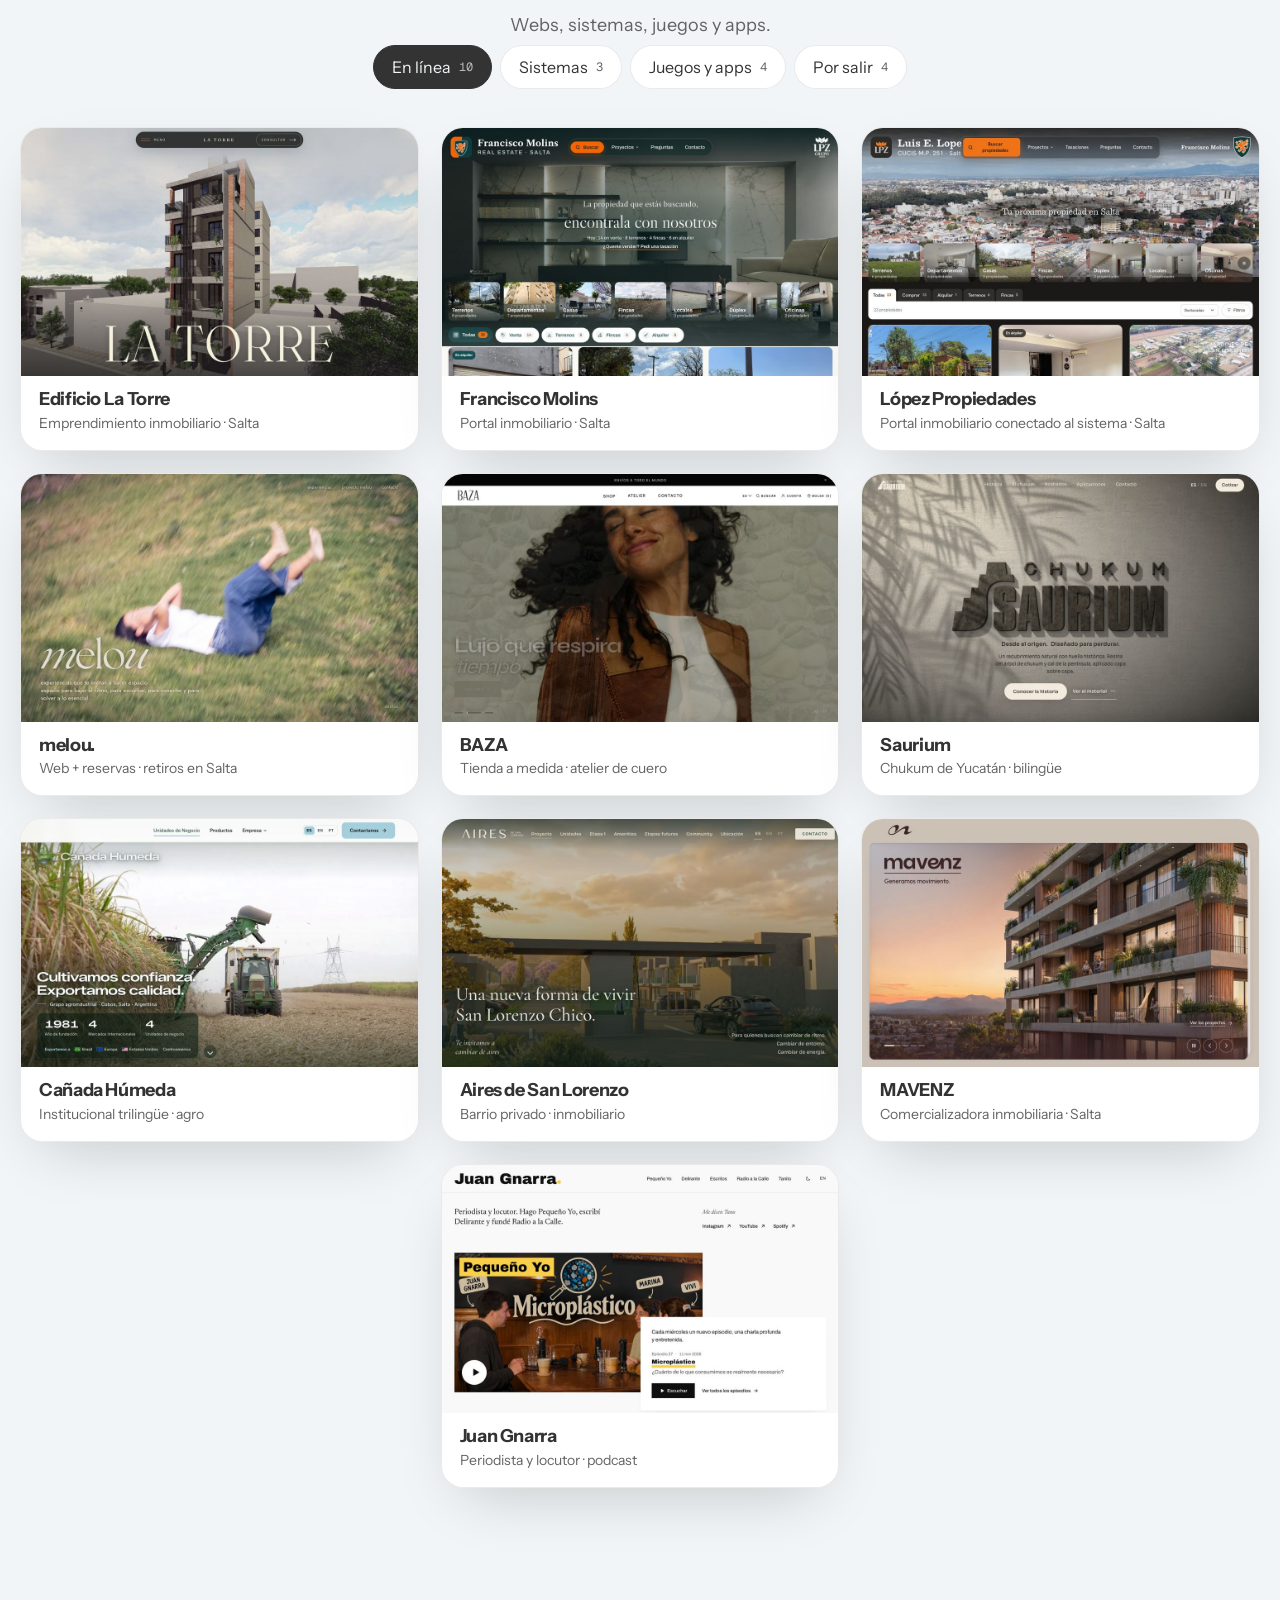
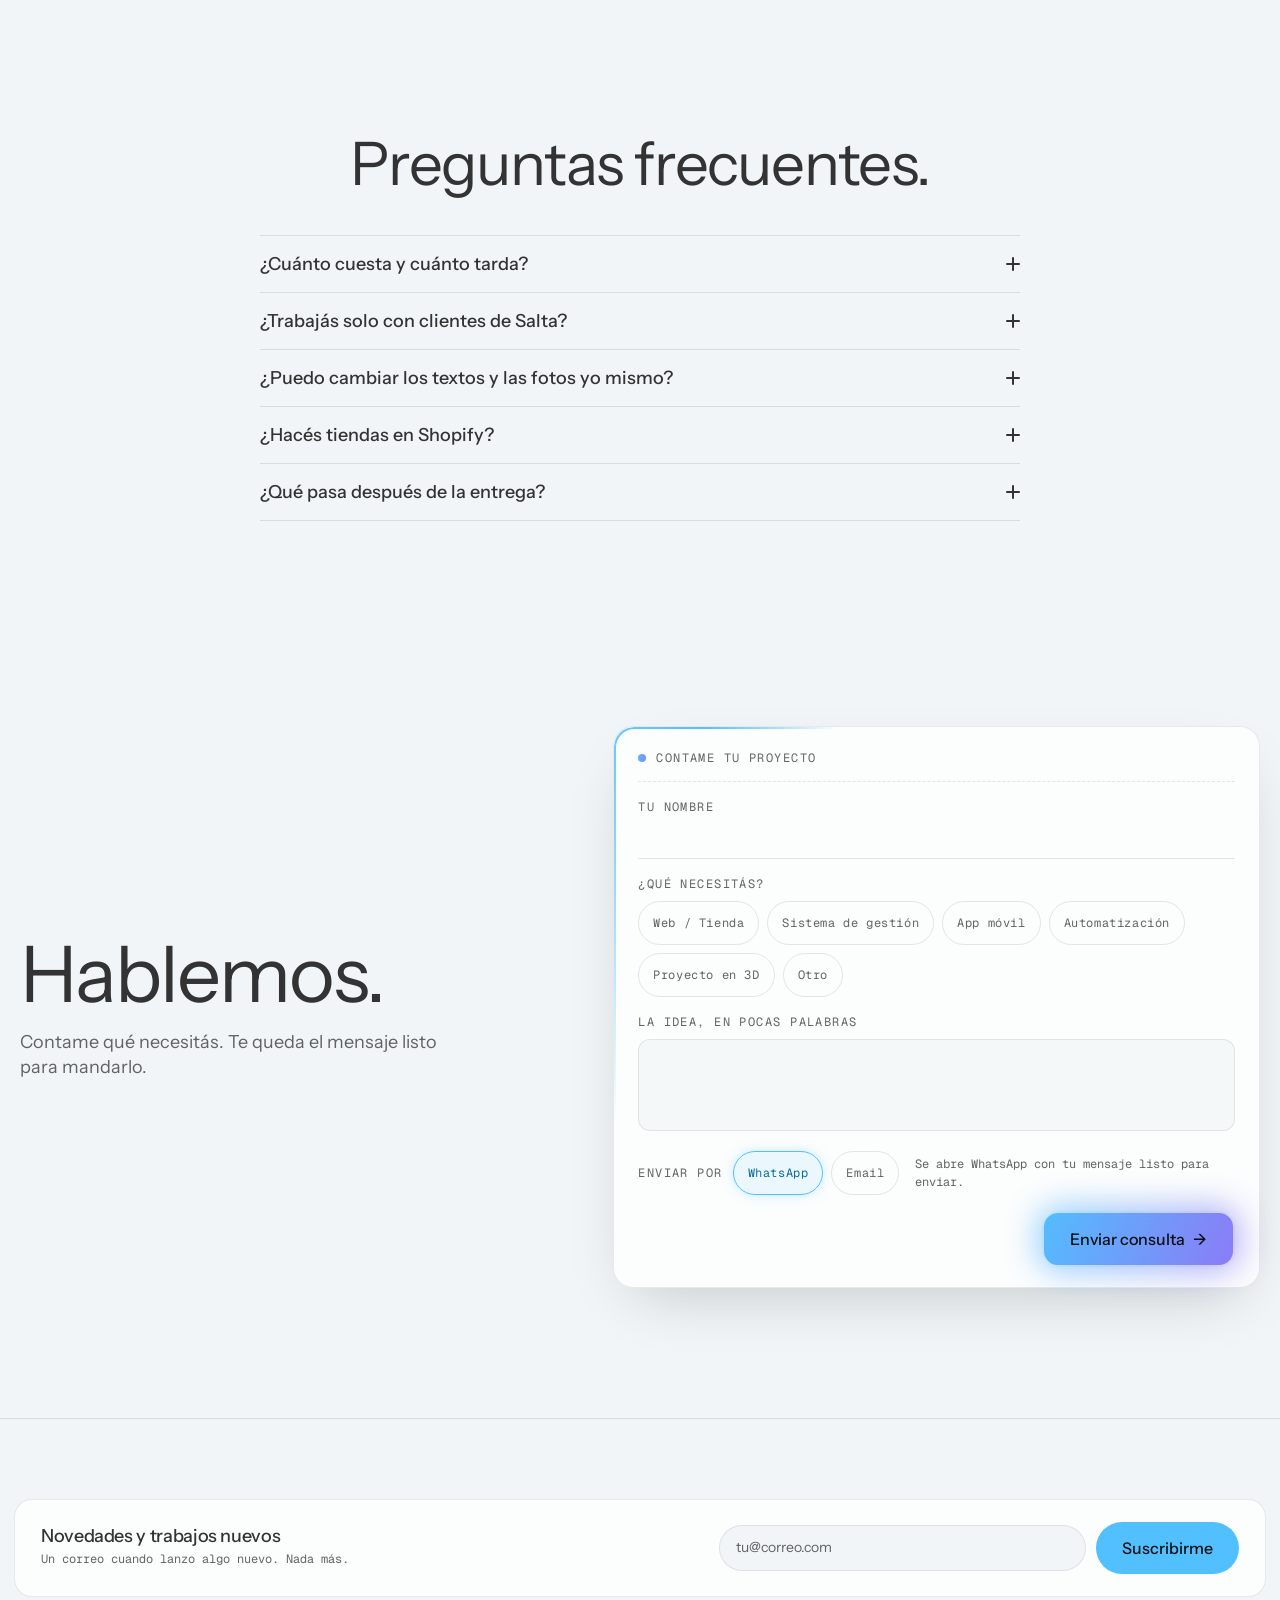
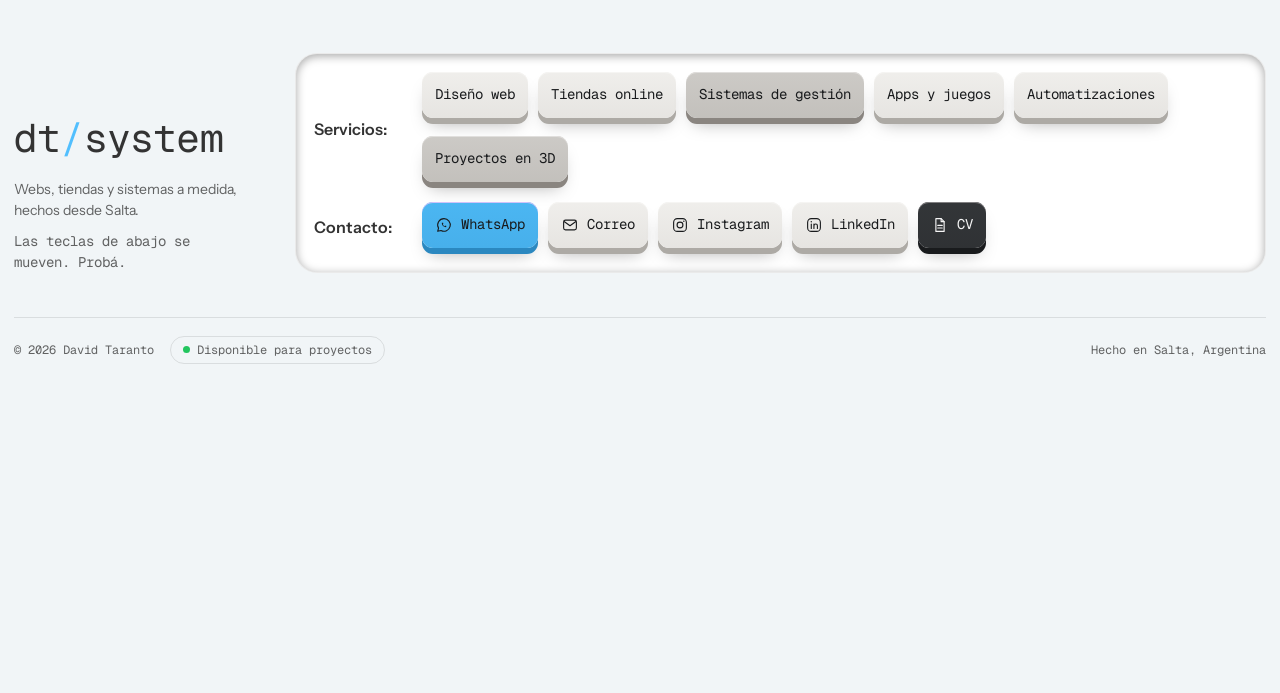
==== commit 5ed928f4: "fix: recorrido de las tarjetas del celular sin saltos Co-Authored-By: Claude Opus 5.5 <noreply@anthr" ====
--- a/index.html
+++ b/index.html
@@ -18,13 +18,13 @@
   <meta property="og:locale:alternate" content="en_US">
   <!-- La URL de la imagen social DEBE ser absoluta: los scrapers de
        LinkedIn/WhatsApp no resuelven rutas relativas. -->
-  <meta property="og:image" content="https://dtsystem.com.ar/assets/og.png?v=20261121a">
+  <meta property="og:image" content="https://dtsystem.com.ar/assets/og.png?v=20261121b">
   <meta property="og:image:width" content="1200">
   <meta property="og:image:height" content="630">
   <meta property="og:image:alt" content="DT System: webs, tiendas y sistemas a medida hechos por David Taranto en Salta">
   <link rel="canonical" href="https://dtsystem.com.ar/">
   <meta name="twitter:card" content="summary_large_image">
-  <meta name="twitter:image" content="https://dtsystem.com.ar/assets/og.png?v=20261121a">
+  <meta name="twitter:image" content="https://dtsystem.com.ar/assets/og.png?v=20261121b">
   <!-- Favicon: marca "dt/" en SVG inline (sin archivo extra) -->
   <!-- ?v=2 fuerza a los navegadores a descartar el favicon viejo cacheado -->
   <link rel="icon" href="assets/brand/favicon-64.png?v=2" type="image/png" sizes="64x64">
@@ -39,8 +39,8 @@
   <link rel="stylesheet" href="https://fonts.googleapis.com/css2?family=Instrument+Sans:wght@400;500;700&family=Geist+Mono:wght@400;700&display=swap">
   <link rel="stylesheet" href="https://fonts.googleapis.com/css2?family=Bungee&text=ABCDEFGHIJKLMNOPQRSTUVWXYZ%C3%81%C3%89%C3%8D%C3%93%C3%9A%C3%91%20&display=swap">
 
-  <link rel="stylesheet" href="styles.css?v=20261121a">
-  <link rel="stylesheet" href="celular.css?v=20261121a" media="(max-width: 720px)">
+  <link rel="stylesheet" href="styles.css?v=20261121b">
+  <link rel="stylesheet" href="celular.css?v=20261121b" media="(max-width: 720px)">
 
   <!-- Tema inicial ANTES del primer paint (evita flash):
        localStorage manda; si no hay, respeta prefers-color-scheme. -->
@@ -1040,9 +1040,9 @@
   </footer>
 
   <script src="assets/land-data.js" defer></script>
-  <script src="main.js?v=20261121a" defer></script>
-  <script src="teclas.js?v=20261121a" defer></script>
-  <script src="previas.js?v=20261121a" defer></script>
-  <script src="medicion.js?v=20261121a" defer></script>
+  <script src="main.js?v=20261121b" defer></script>
+  <script src="teclas.js?v=20261121b" defer></script>
+  <script src="previas.js?v=20261121b" defer></script>
+  <script src="medicion.js?v=20261121b" defer></script>
 </body>
 </html>
--- a/styles.css
+++ b/styles.css
@@ -2809,6 +2809,11 @@
   transition: opacity 0.3s, transform var(--dur, 8s) cubic-bezier(0.45, 0, 0.55, 1);
 }
 .cs-grid .demo.viendo .demo-ov { opacity: 1; }
+/* tactil (previas.js pone .tactil en <html>): la imagen la mueve solo el script;
+   un :hover que queda pegado despues de tocar no la lleva al final */
+.tactil .cs-grid .demo .demo-shot.lista .full,
+.tactil .cs-grid .demo:hover .demo-shot.lista .full,
+.tactil .cs-grid .demo.viendo .demo-shot.lista .full { transform: none; transition: opacity 0.3s; }
 /* apps: la pantalla nueva entra encima con un fundido */
 .app-tel { position: relative; }
 .app-tel .app-capa { position: absolute; inset: 0; width: 100%; height: 100%; object-fit: cover; object-position: top; opacity: 0; transition: opacity 500ms var(--fx-ease); }
--- a/celular.css
+++ b/celular.css
@@ -120,14 +120,7 @@
 #csGrid > .demo[hidden] { display: none; }
 #csMas { display: none !important; }
 .sys-head { margin-top: 40px; }
-/* la tarjeta que eligio previas.js (.viendo) muestra su recorrido: la pagina baja
-   despacio y vuelve a subir. 21/11: antes lo movian a la vez .activa (main.js) y
-   .viendo (previas.js), y la imagen saltaba y quedaba clavada abajo. */
-.cs-grid .demo.viendo .demo-shot.lista .full {
-  transform: none; transition: opacity 0.3s;
-  animation: tira-recorre var(--dur, 8s) cubic-bezier(0.45, 0, 0.55, 1) 0.4s infinite alternate;
-}
-@keyframes tira-recorre { to { transform: translateY(calc(-100% + 100cqh)); } }
+/* el recorrido de la tarjeta del medio lo hace previas.js (Web Animations), 21/11 */
 
 /* ---------- 8. Servicios: tarjetas grandes y ya abiertas, el objeto arriba y el texto abajo ---------- */
 section#servicios { padding-block: 52px 44px; }
@@ -277,7 +270,6 @@
   /* sin el apilado, las tarjetas no se corren: el top de arriba las desplazaba sobre lo que sigue */
   .dest-card { top: auto; }
   #acc, #csGrid, #wipGrid, #sysGrid { scroll-behavior: auto; }
-  .cs-grid .demo.viendo .demo-shot.lista .full { animation: none; }
   .menu[open] .menu-pop, .menu[open] .menu-redes { animation: none; }
   .hoja, .hoja-velo { transition: none; }
 }
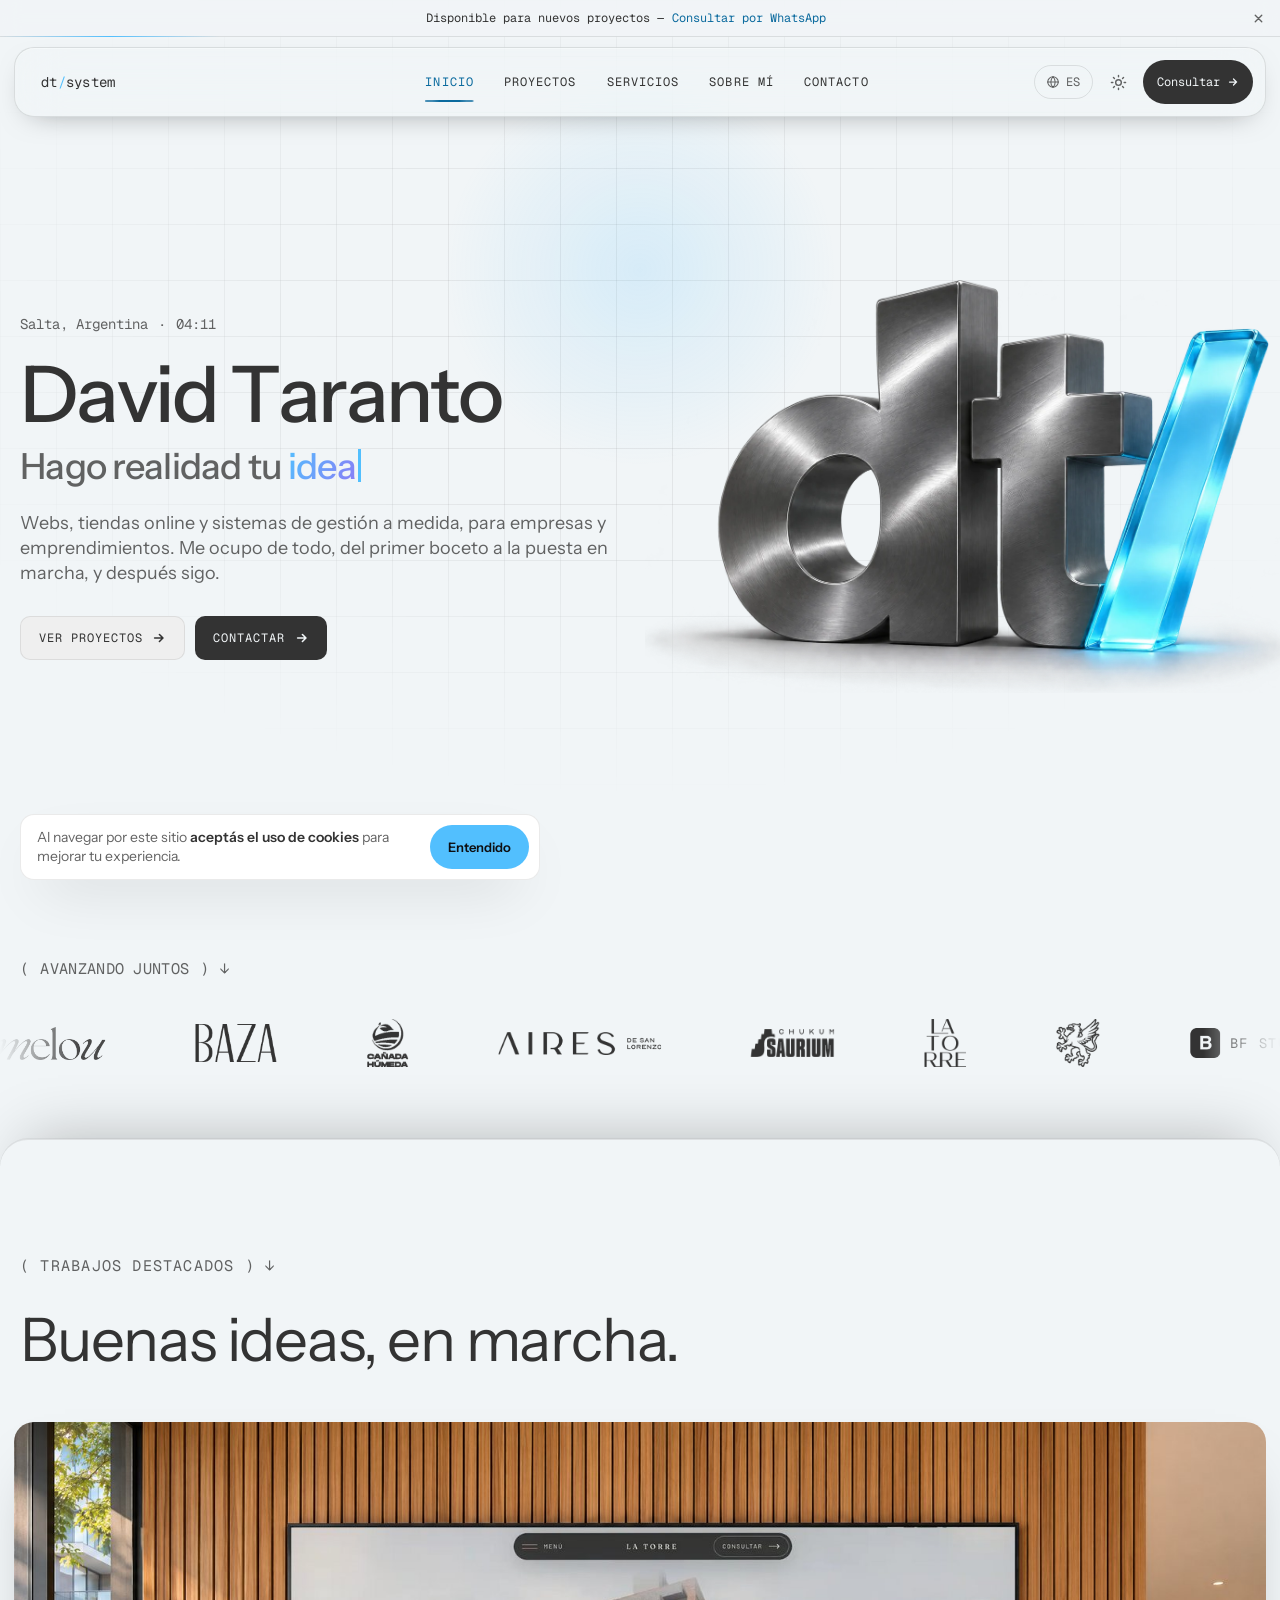
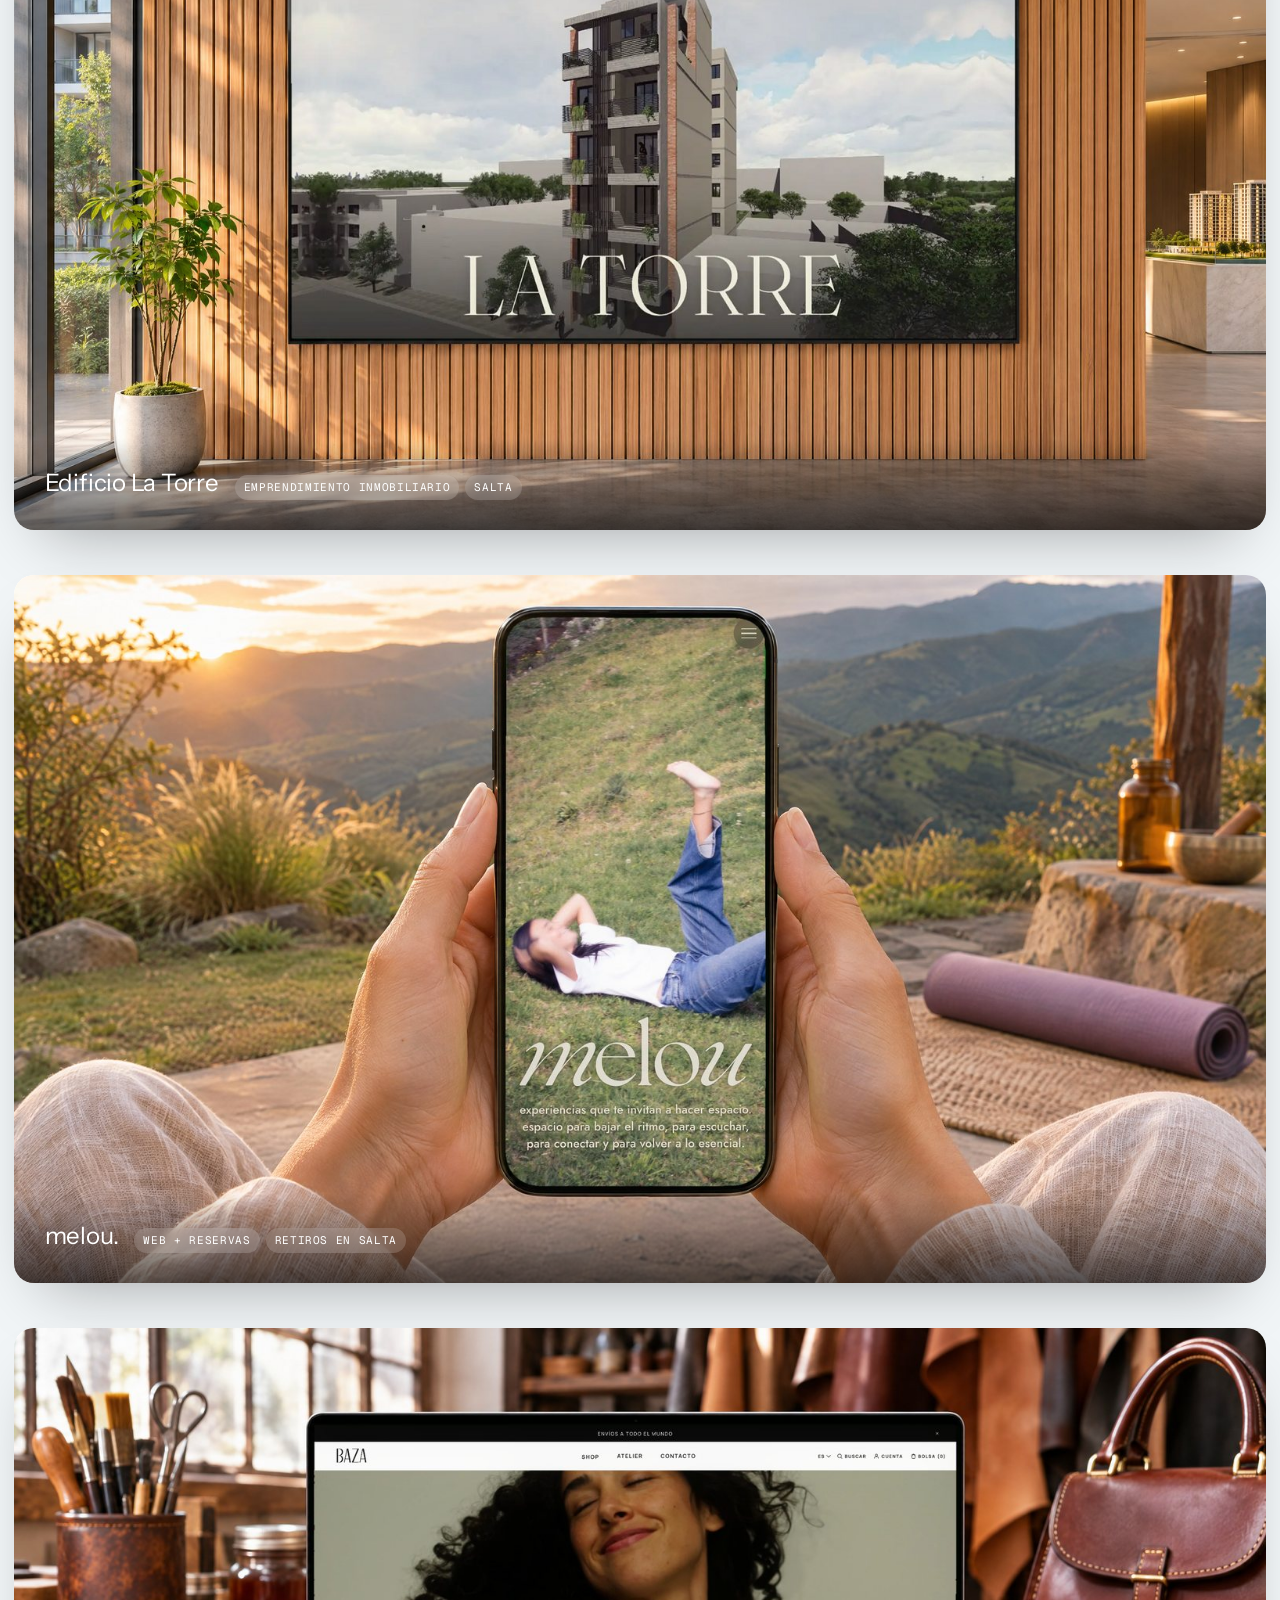
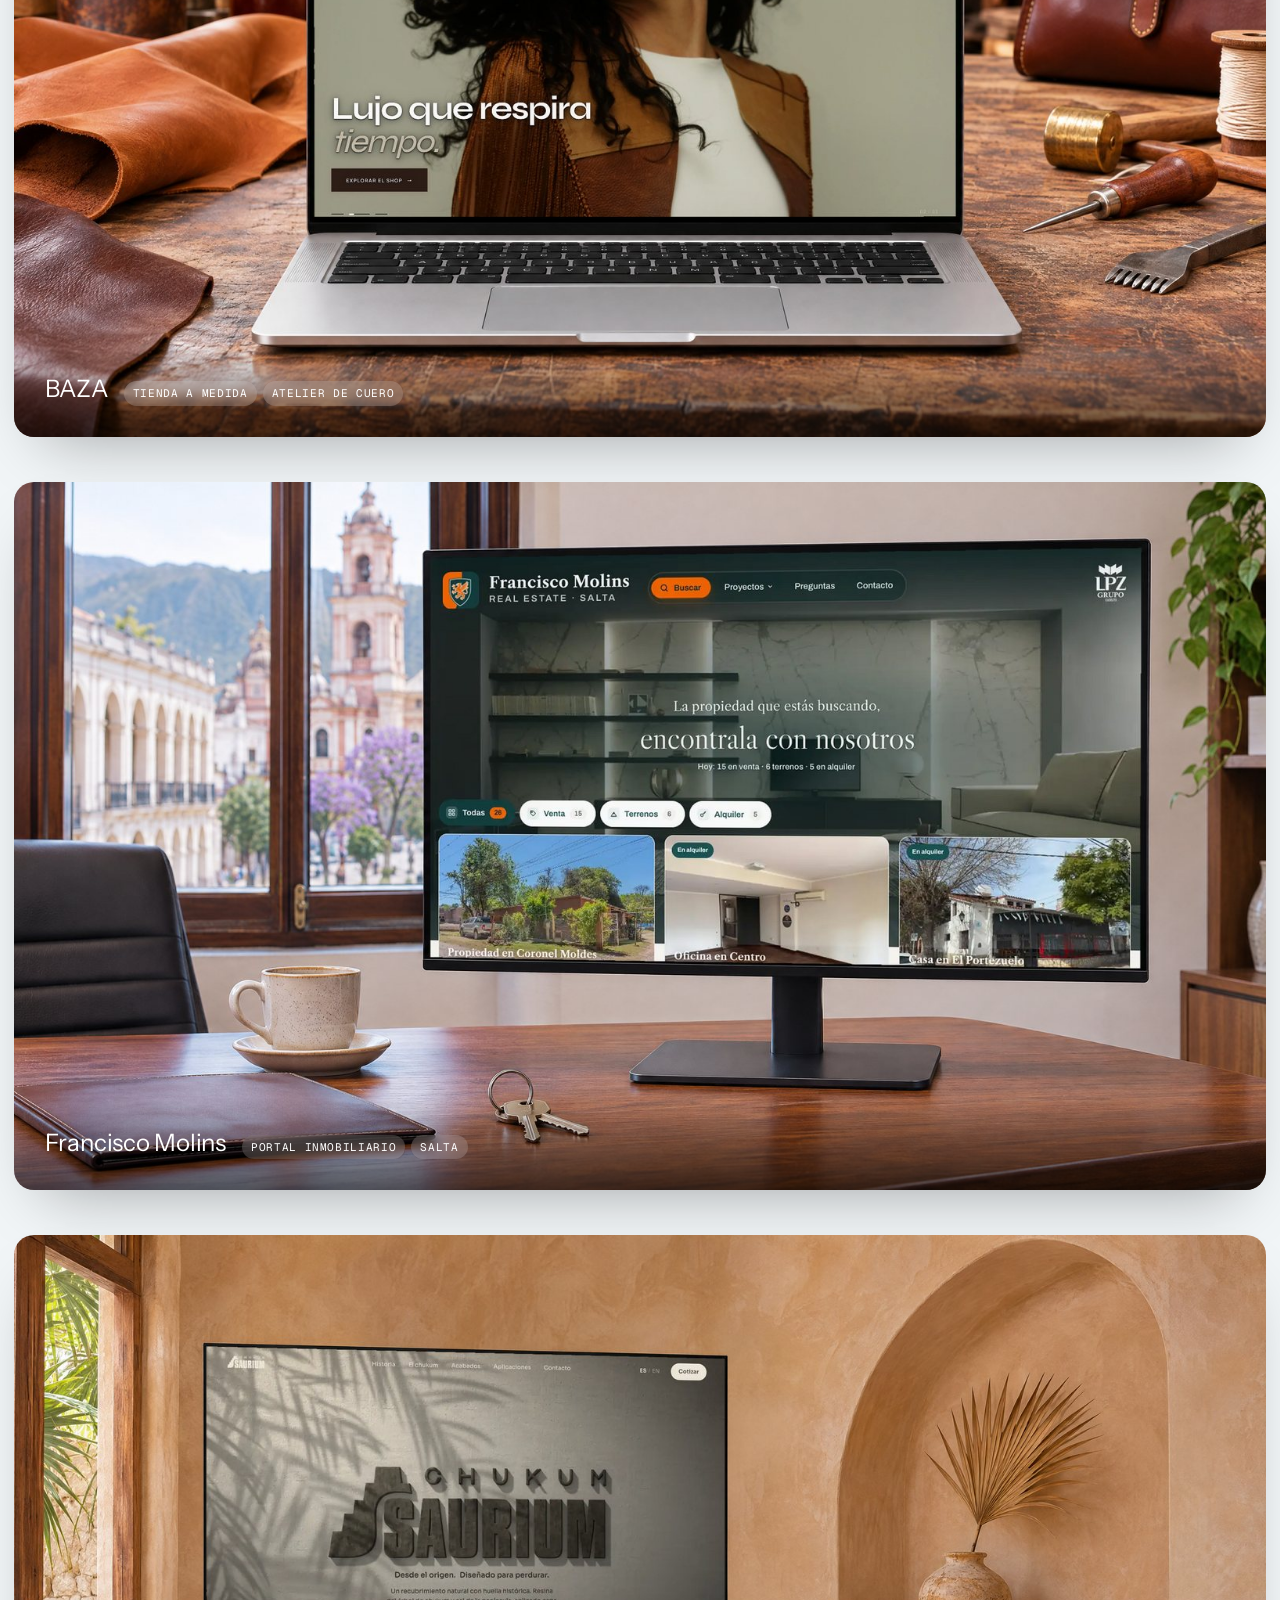
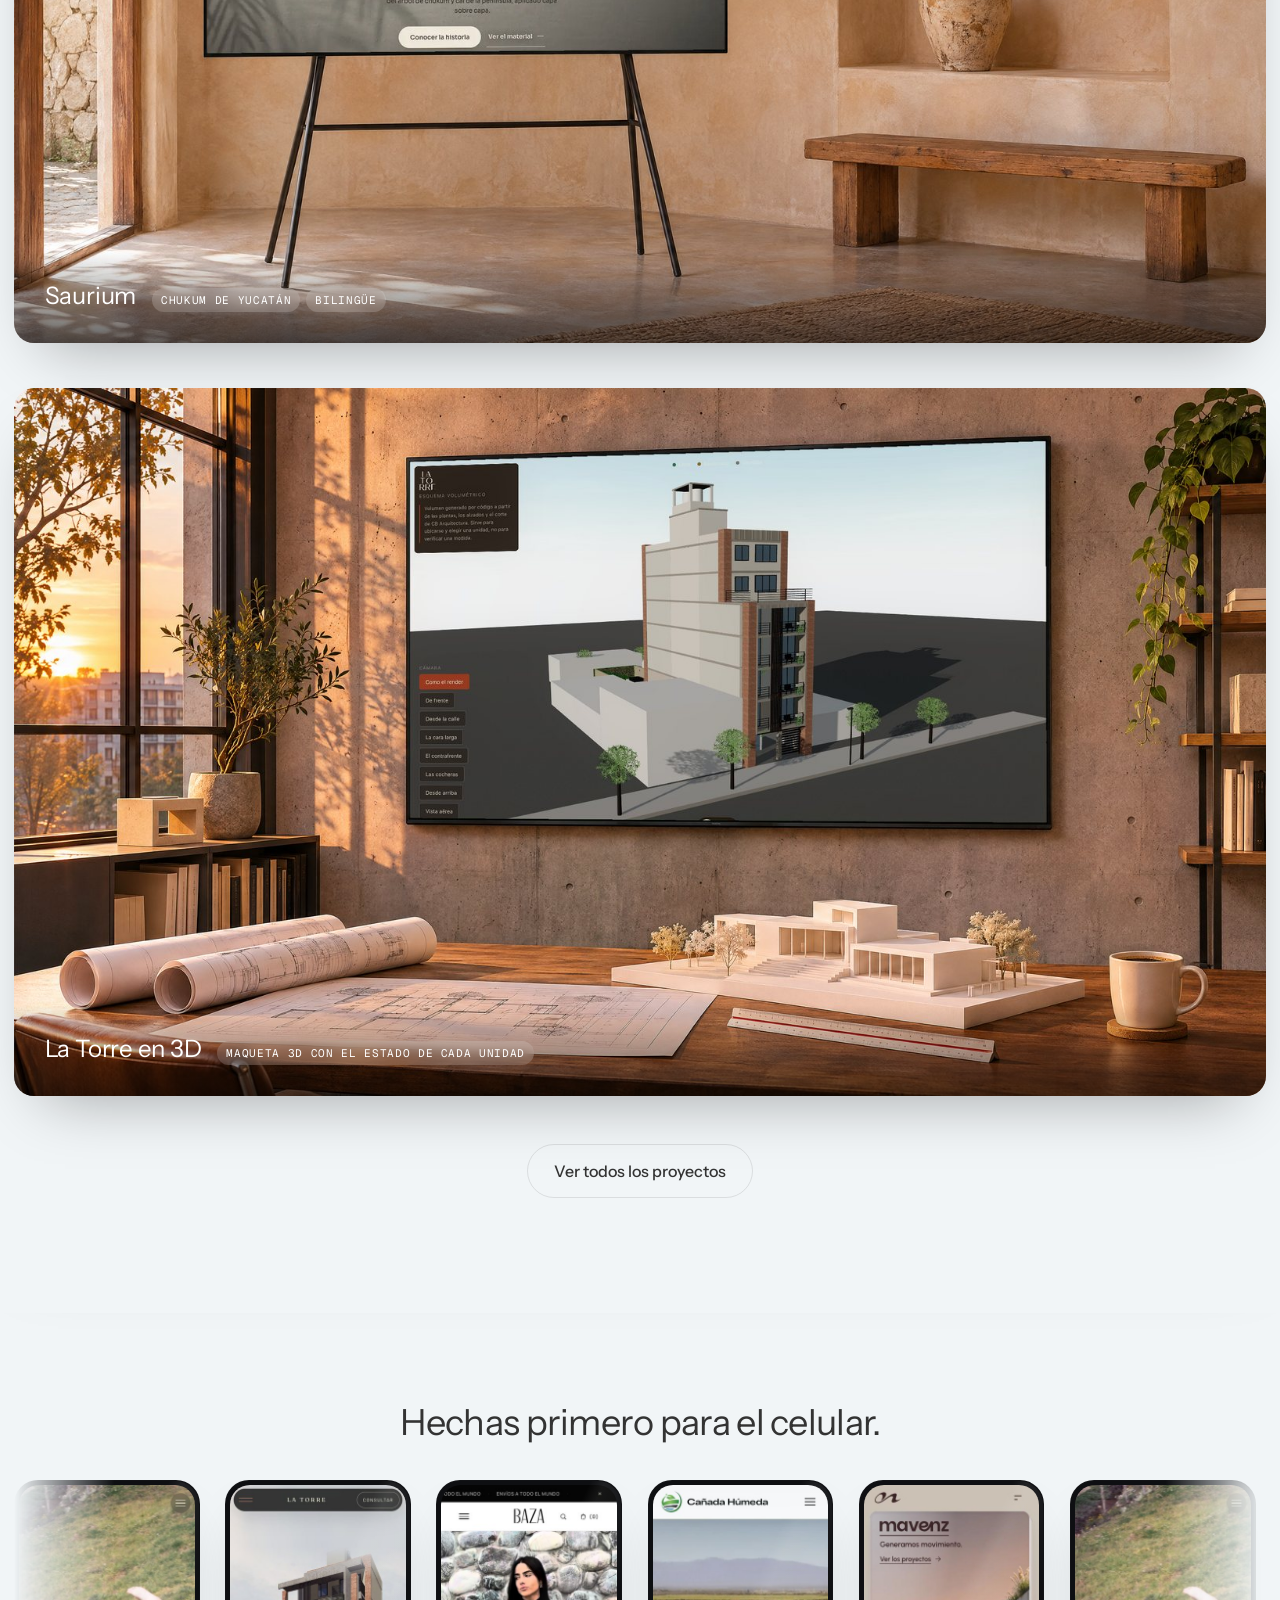
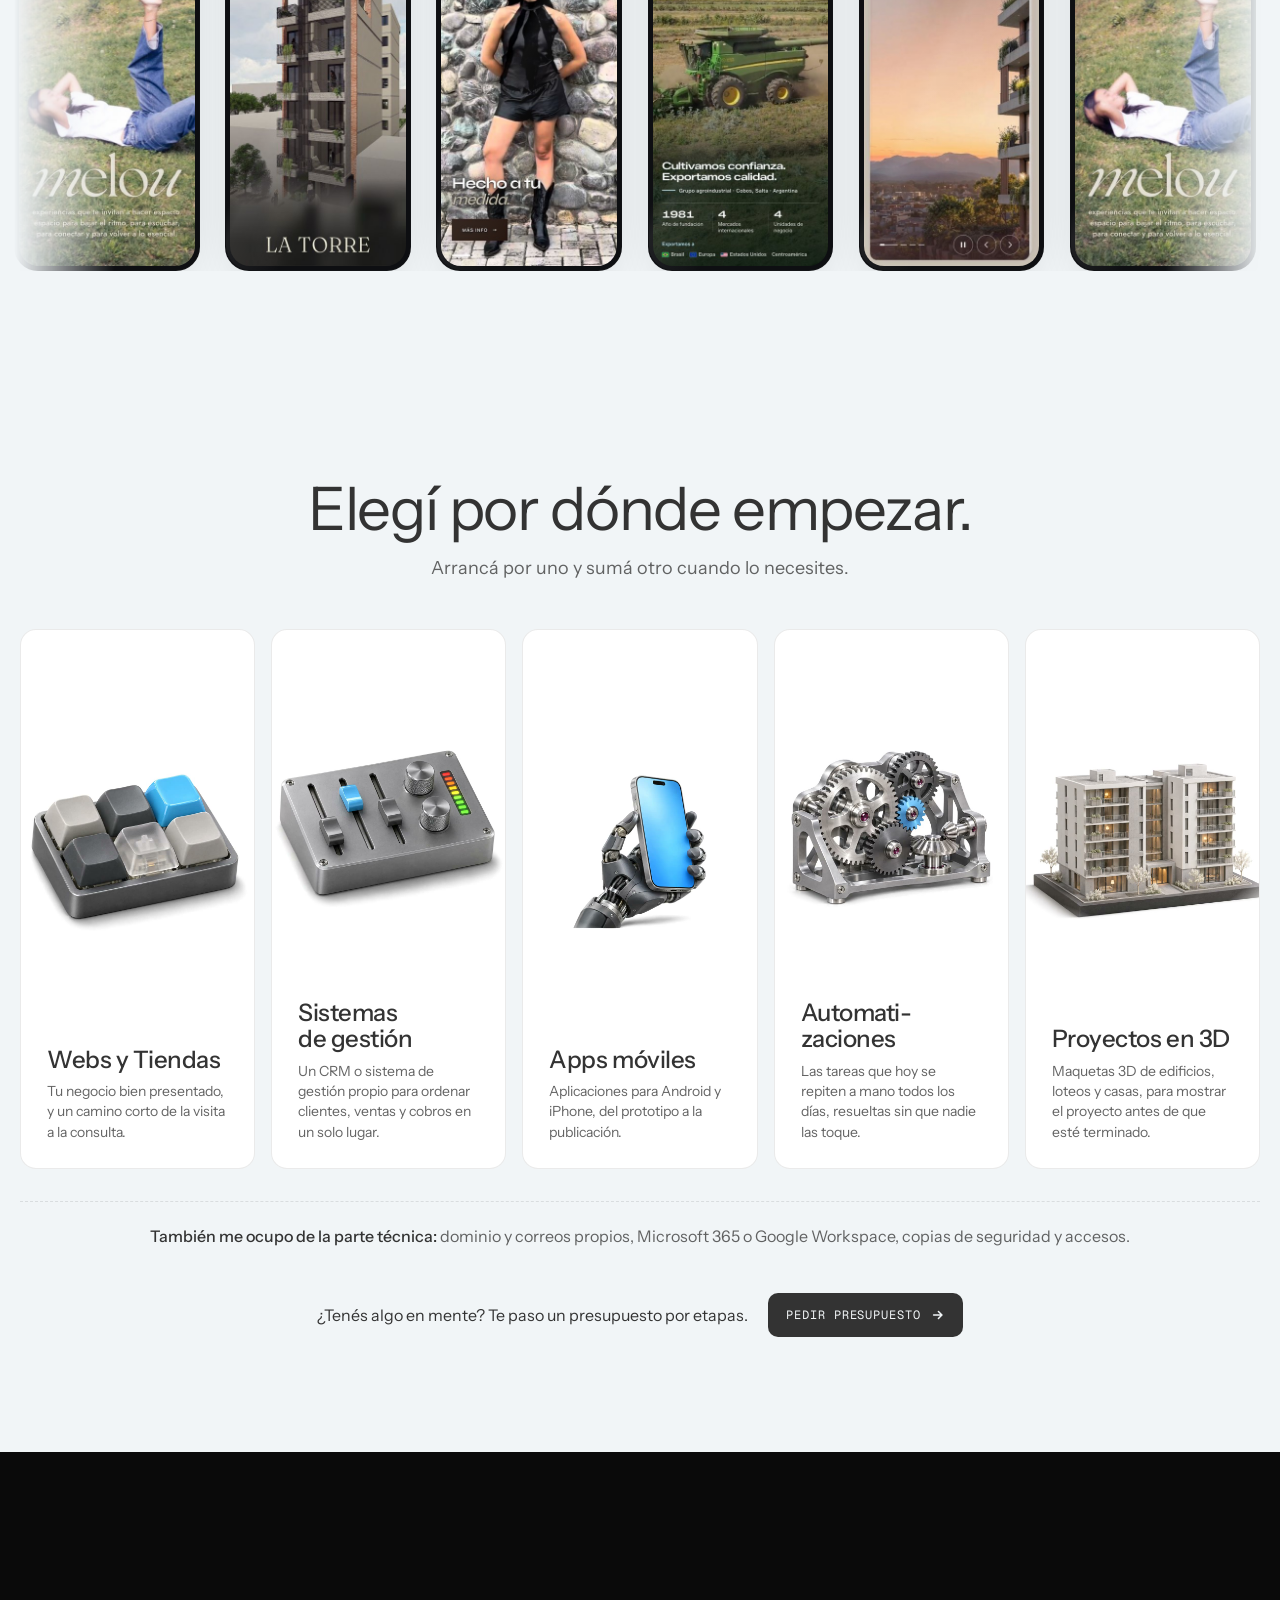
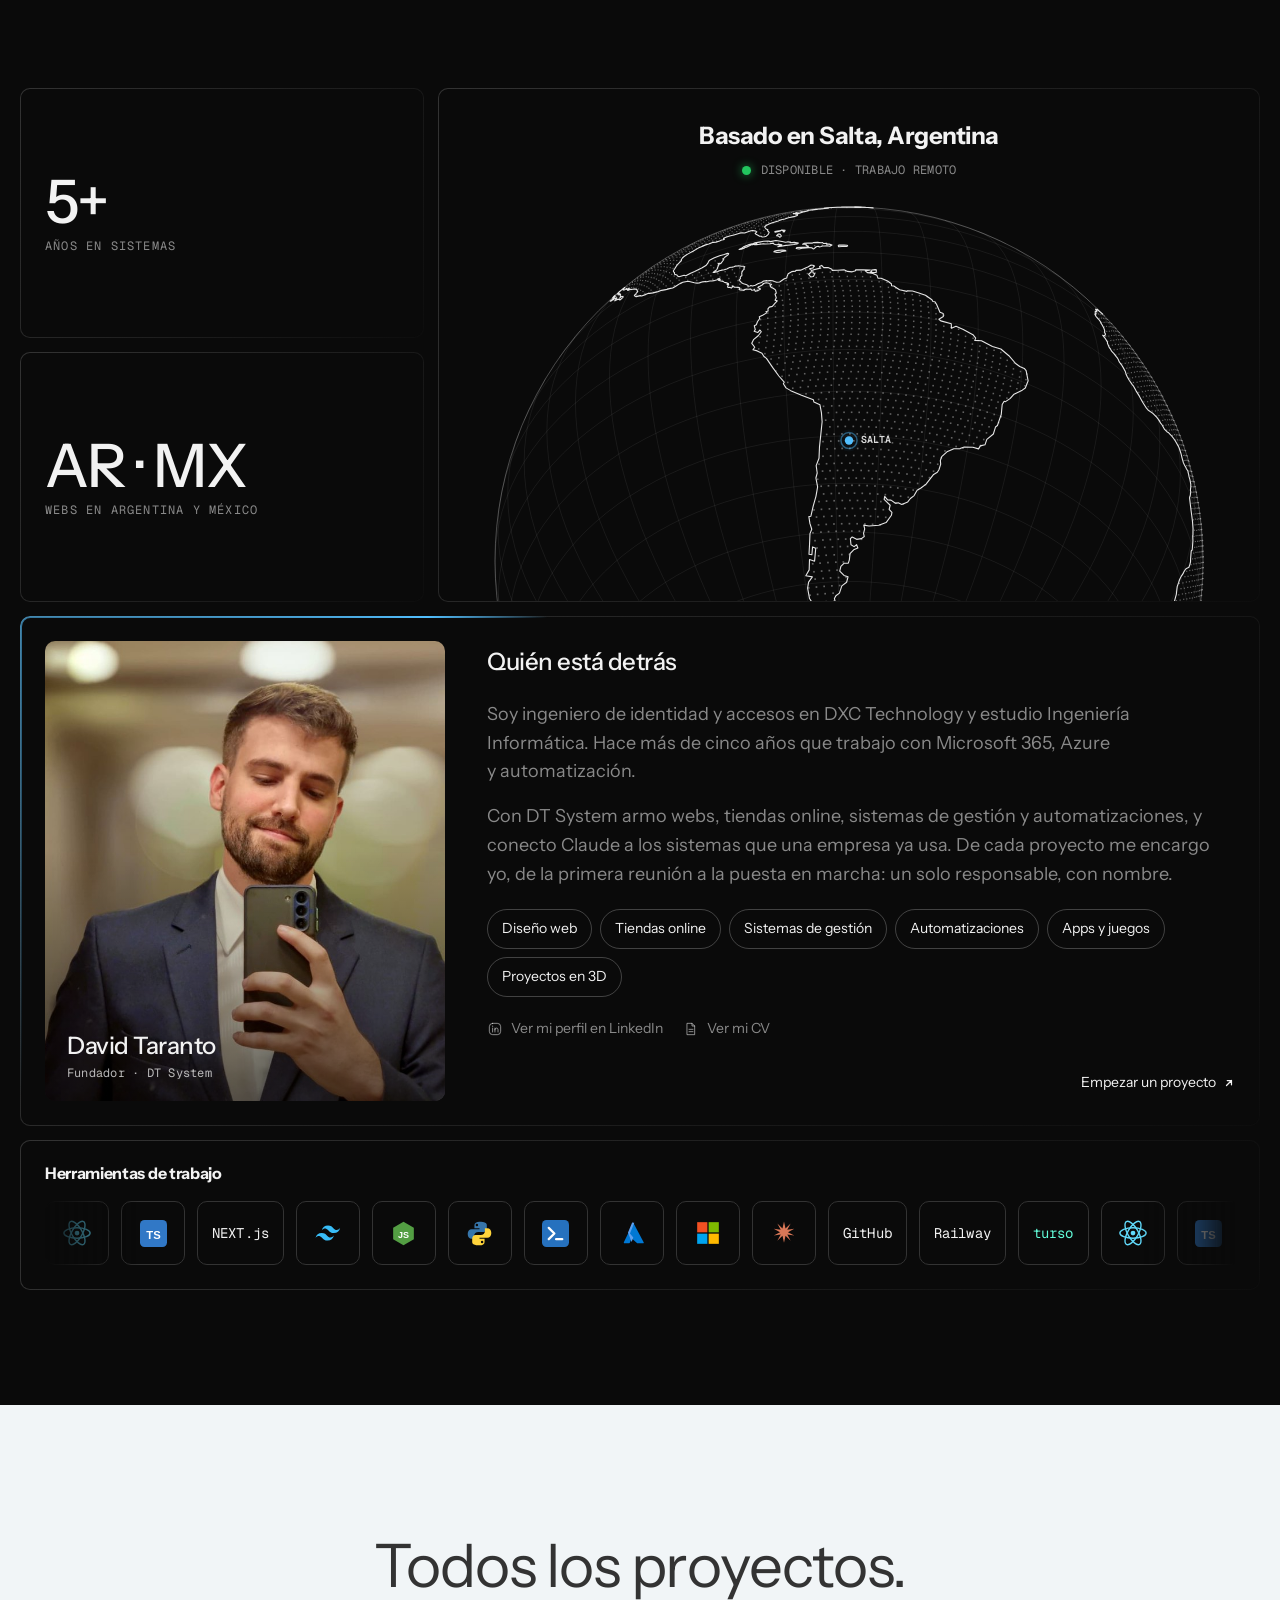
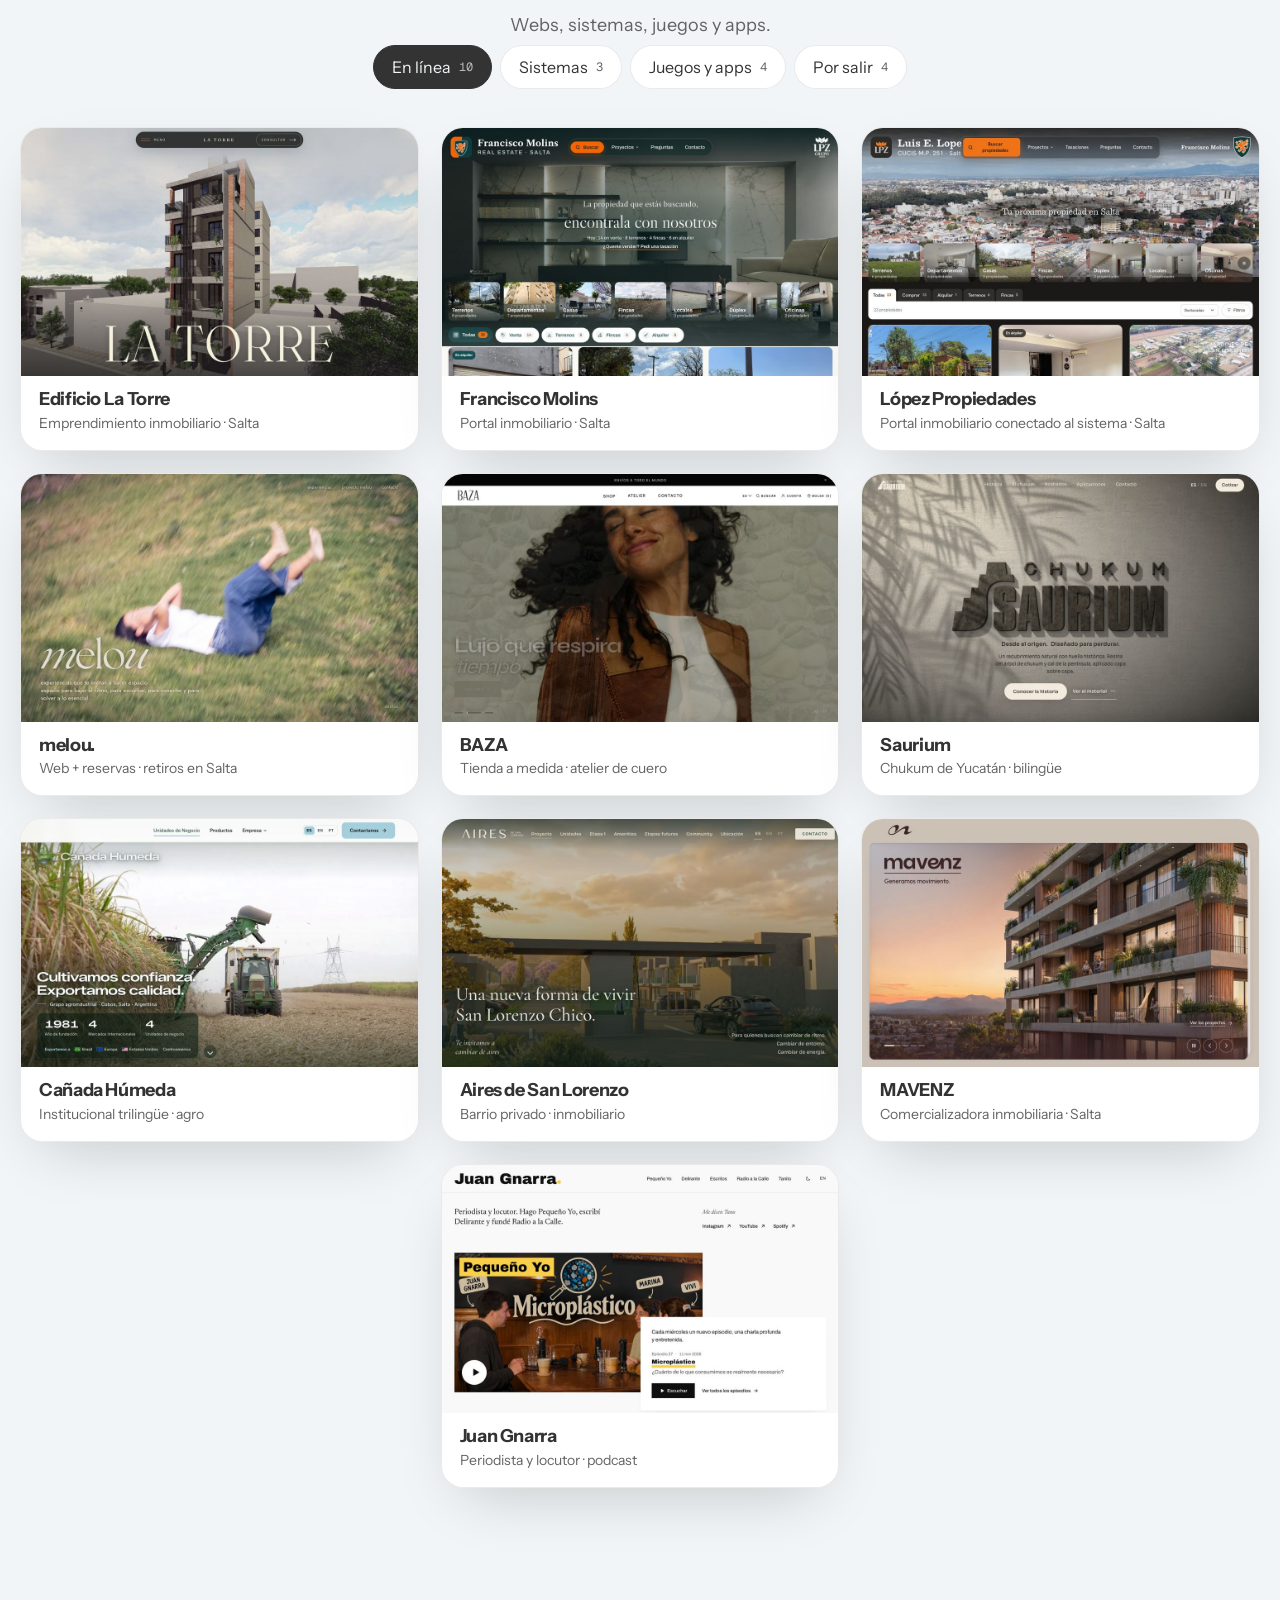
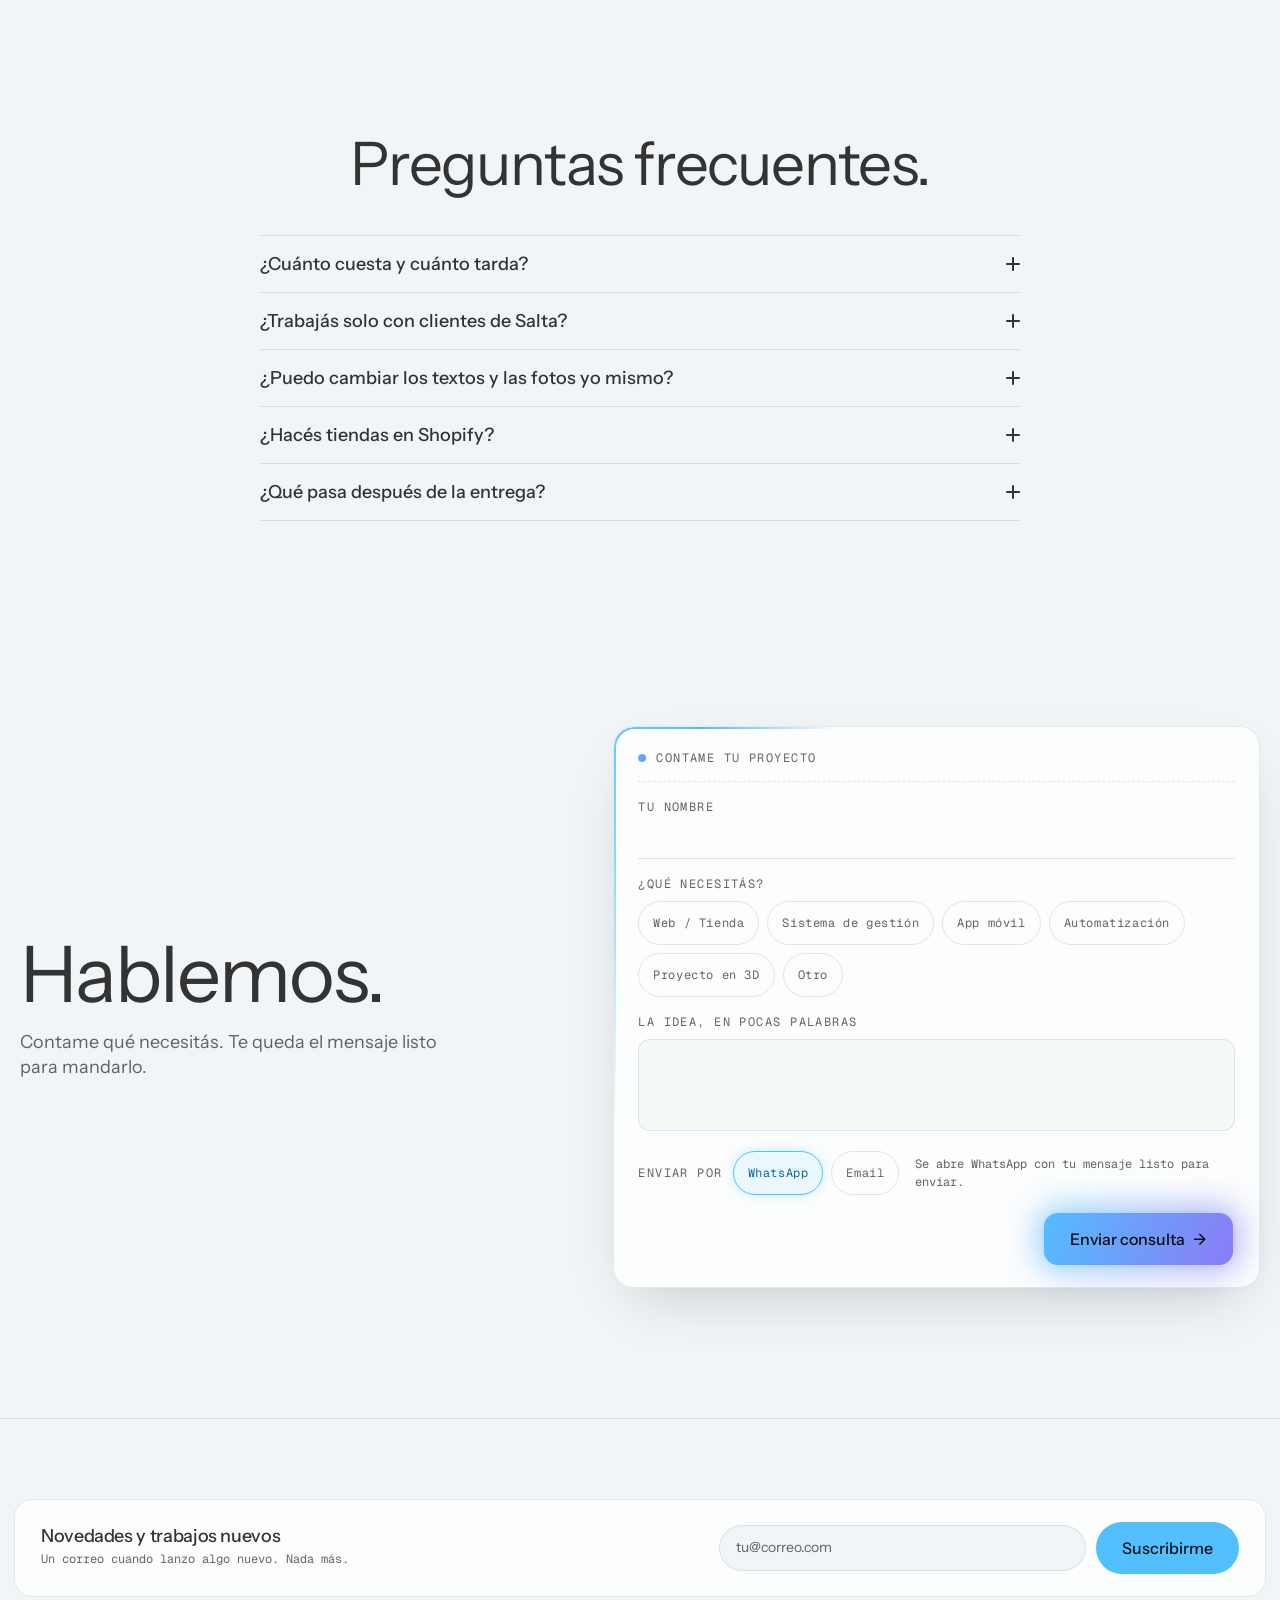
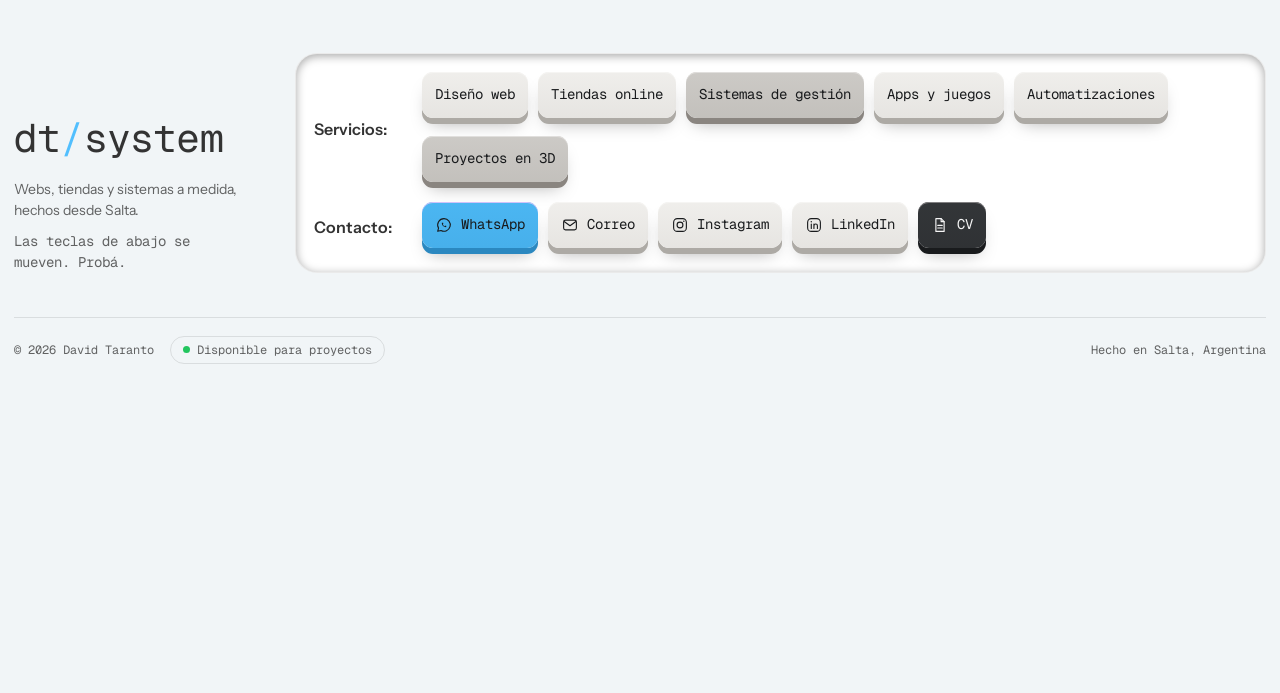
==== commit 4a6949e2: "fix: en el celular el Visitar va al bloque del nombre Co-Authored-By: Claude Opus 5.5 <noreply@anthr" ====
--- a/index.html
+++ b/index.html
@@ -18,13 +18,13 @@
   <meta property="og:locale:alternate" content="en_US">
   <!-- La URL de la imagen social DEBE ser absoluta: los scrapers de
        LinkedIn/WhatsApp no resuelven rutas relativas. -->
-  <meta property="og:image" content="https://dtsystem.com.ar/assets/og.png?v=20261121b">
+  <meta property="og:image" content="https://dtsystem.com.ar/assets/og.png?v=20261121c">
   <meta property="og:image:width" content="1200">
   <meta property="og:image:height" content="630">
   <meta property="og:image:alt" content="DT System: webs, tiendas y sistemas a medida hechos por David Taranto en Salta">
   <link rel="canonical" href="https://dtsystem.com.ar/">
   <meta name="twitter:card" content="summary_large_image">
-  <meta name="twitter:image" content="https://dtsystem.com.ar/assets/og.png?v=20261121b">
+  <meta name="twitter:image" content="https://dtsystem.com.ar/assets/og.png?v=20261121c">
   <!-- Favicon: marca "dt/" en SVG inline (sin archivo extra) -->
   <!-- ?v=2 fuerza a los navegadores a descartar el favicon viejo cacheado -->
   <link rel="icon" href="assets/brand/favicon-64.png?v=2" type="image/png" sizes="64x64">
@@ -39,8 +39,8 @@
   <link rel="stylesheet" href="https://fonts.googleapis.com/css2?family=Instrument+Sans:wght@400;500;700&family=Geist+Mono:wght@400;700&display=swap">
   <link rel="stylesheet" href="https://fonts.googleapis.com/css2?family=Bungee&text=ABCDEFGHIJKLMNOPQRSTUVWXYZ%C3%81%C3%89%C3%8D%C3%93%C3%9A%C3%91%20&display=swap">
 
-  <link rel="stylesheet" href="styles.css?v=20261121b">
-  <link rel="stylesheet" href="celular.css?v=20261121b" media="(max-width: 720px)">
+  <link rel="stylesheet" href="styles.css?v=20261121c">
+  <link rel="stylesheet" href="celular.css?v=20261121c" media="(max-width: 720px)">
 
   <!-- Tema inicial ANTES del primer paint (evita flash):
        localStorage manda; si no hay, respeta prefers-color-scheme. -->
@@ -619,6 +619,7 @@
             <div class="demo-info">
               <div><h3>Edificio La Torre</h3><small data-i18n="c13s">Emprendimiento inmobiliario · Salta</small></div>
               <span class="live"><i aria-hidden="true"></i> <span data-i18n="st_live">En línea</span></span>
+              <span class="demo-ir" aria-hidden="true">↗</span>
             </div>
             <div class="demo-ov" aria-hidden="true"><span>Visitar ↗</span></div>
           </a>
@@ -628,6 +629,7 @@
             <div class="demo-info">
               <div><h3>Francisco Molins</h3><small data-i18n="c14s">Portal inmobiliario · Salta</small></div>
               <span class="live"><i aria-hidden="true"></i> <span data-i18n="st_live">En línea</span></span>
+              <span class="demo-ir" aria-hidden="true">↗</span>
             </div>
             <div class="demo-ov" aria-hidden="true"><span>Visitar ↗</span></div>
           </a>
@@ -637,6 +639,7 @@
             <div class="demo-info">
               <div><h3>López Propiedades</h3><small data-i18n="c19s">Portal inmobiliario conectado al sistema · Salta</small></div>
               <span class="live"><i aria-hidden="true"></i> <span data-i18n="st_live">En línea</span></span>
+              <span class="demo-ir" aria-hidden="true">↗</span>
             </div>
             <div class="demo-ov" aria-hidden="true"><span>Visitar ↗</span></div>
           </a>
@@ -646,6 +649,7 @@
             <div class="demo-info">
               <div><h3>melou.</h3><small data-i18n="c1s">Web + reservas · retiros en Salta</small></div>
               <span class="live"><i aria-hidden="true"></i> <span data-i18n="st_live">En línea</span></span>
+              <span class="demo-ir" aria-hidden="true">↗</span>
             </div>
             <div class="demo-ov" aria-hidden="true"><span>Visitar ↗</span></div>
           </a>
@@ -655,6 +659,7 @@
             <div class="demo-info">
               <div><h3>BAZA</h3><small data-i18n="c2s">Tienda a medida · atelier de cuero</small></div>
               <span class="live"><i aria-hidden="true"></i> <span data-i18n="st_live">En línea</span></span>
+              <span class="demo-ir" aria-hidden="true">↗</span>
             </div>
             <div class="demo-ov" aria-hidden="true"><span>Visitar ↗</span></div>
           </a>
@@ -664,6 +669,7 @@
             <div class="demo-info">
               <div><h3>Saurium</h3><small data-i18n="c16s">Chukum de Yucatán · bilingüe</small></div>
               <span class="live"><i aria-hidden="true"></i> <span data-i18n="st_live">En línea</span></span>
+              <span class="demo-ir" aria-hidden="true">↗</span>
             </div>
             <div class="demo-ov" aria-hidden="true"><span>Visitar ↗</span></div>
           </a>
@@ -673,6 +679,7 @@
             <div class="demo-info">
               <div><h3>Cañada Húmeda</h3><small data-i18n="c4s">Institucional trilingüe · agro</small></div>
               <span class="live"><i aria-hidden="true"></i> <span data-i18n="st_live">En línea</span></span>
+              <span class="demo-ir" aria-hidden="true">↗</span>
             </div>
             <div class="demo-ov" aria-hidden="true"><span>Visitar ↗</span></div>
           </a>
@@ -682,6 +689,7 @@
             <div class="demo-info">
               <div><h3>Aires de San Lorenzo</h3><small data-i18n="c5s">Barrio privado · inmobiliario</small></div>
               <span class="live"><i aria-hidden="true"></i> <span data-i18n="st_live">En línea</span></span>
+              <span class="demo-ir" aria-hidden="true">↗</span>
             </div>
             <div class="demo-ov" aria-hidden="true"><span>Visitar ↗</span></div>
           </a>
@@ -692,6 +700,7 @@
             <div class="demo-info">
               <div><h3>MAVENZ</h3><small data-i18n="c12s">Comercializadora inmobiliaria · Salta</small></div>
               <span class="live"><i aria-hidden="true"></i> <span data-i18n="st_live">En línea</span></span>
+              <span class="demo-ir" aria-hidden="true">↗</span>
             </div>
             <div class="demo-ov" aria-hidden="true"><span>Visitar ↗</span></div>
           </a>
@@ -701,6 +710,7 @@
             <div class="demo-info">
               <div><h3>Juan Gnarra</h3><small data-i18n="c32s">Periodista y locutor · podcast</small></div>
               <span class="live"><i aria-hidden="true"></i> <span data-i18n="st_live">En línea</span></span>
+              <span class="demo-ir" aria-hidden="true">↗</span>
             </div>
             <div class="demo-ov" aria-hidden="true"><span>Visitar ↗</span></div>
           </a>
@@ -1040,9 +1050,9 @@
   </footer>
 
   <script src="assets/land-data.js" defer></script>
-  <script src="main.js?v=20261121b" defer></script>
-  <script src="teclas.js?v=20261121b" defer></script>
-  <script src="previas.js?v=20261121b" defer></script>
-  <script src="medicion.js?v=20261121b" defer></script>
+  <script src="main.js?v=20261121c" defer></script>
+  <script src="teclas.js?v=20261121c" defer></script>
+  <script src="previas.js?v=20261121c" defer></script>
+  <script src="medicion.js?v=20261121c" defer></script>
 </body>
 </html>
--- a/styles.css
+++ b/styles.css
@@ -1072,6 +1072,25 @@
   }
   .demo-ov span { font-size: var(--t-min); padding: 8px 14px; }
 }
+/* 21/11: con el dedo el Visitar baja al bloque del nombre (una flecha a la derecha):
+   la captura queda limpia y la tarjeta entera es el enlace */
+.demo-ir { display: none; }
+@media (hover: none) {
+  .demo-ov { display: none !important; }
+  a.demo .demo-info { position: relative; padding-right: 76px; }
+  .demo-ir {
+    position: absolute; right: 16px; top: 50%; translate: 0 -50%;
+    display: grid; place-items: center; width: 44px; height: 44px; border-radius: 50%;
+    background: var(--text); color: var(--bg); font-size: var(--t-3); line-height: 1;
+  }
+}
+.tactil .demo-ov { display: none !important; }
+.tactil a.demo .demo-info { position: relative; padding-right: 76px; }
+.tactil .demo-ir {
+  position: absolute; right: 16px; top: 50%; translate: 0 -50%;
+  display: grid; place-items: center; width: 44px; height: 44px; border-radius: 50%;
+  background: var(--text); color: var(--bg); font-size: var(--t-3); line-height: 1;
+}
 
 /* Cambio de idioma: cada texto traducido entra con blur+fade */
 html.lang-swap [data-i18n] { animation: langswap 0.5s cubic-bezier(0.4, 0, 0.2, 1); }
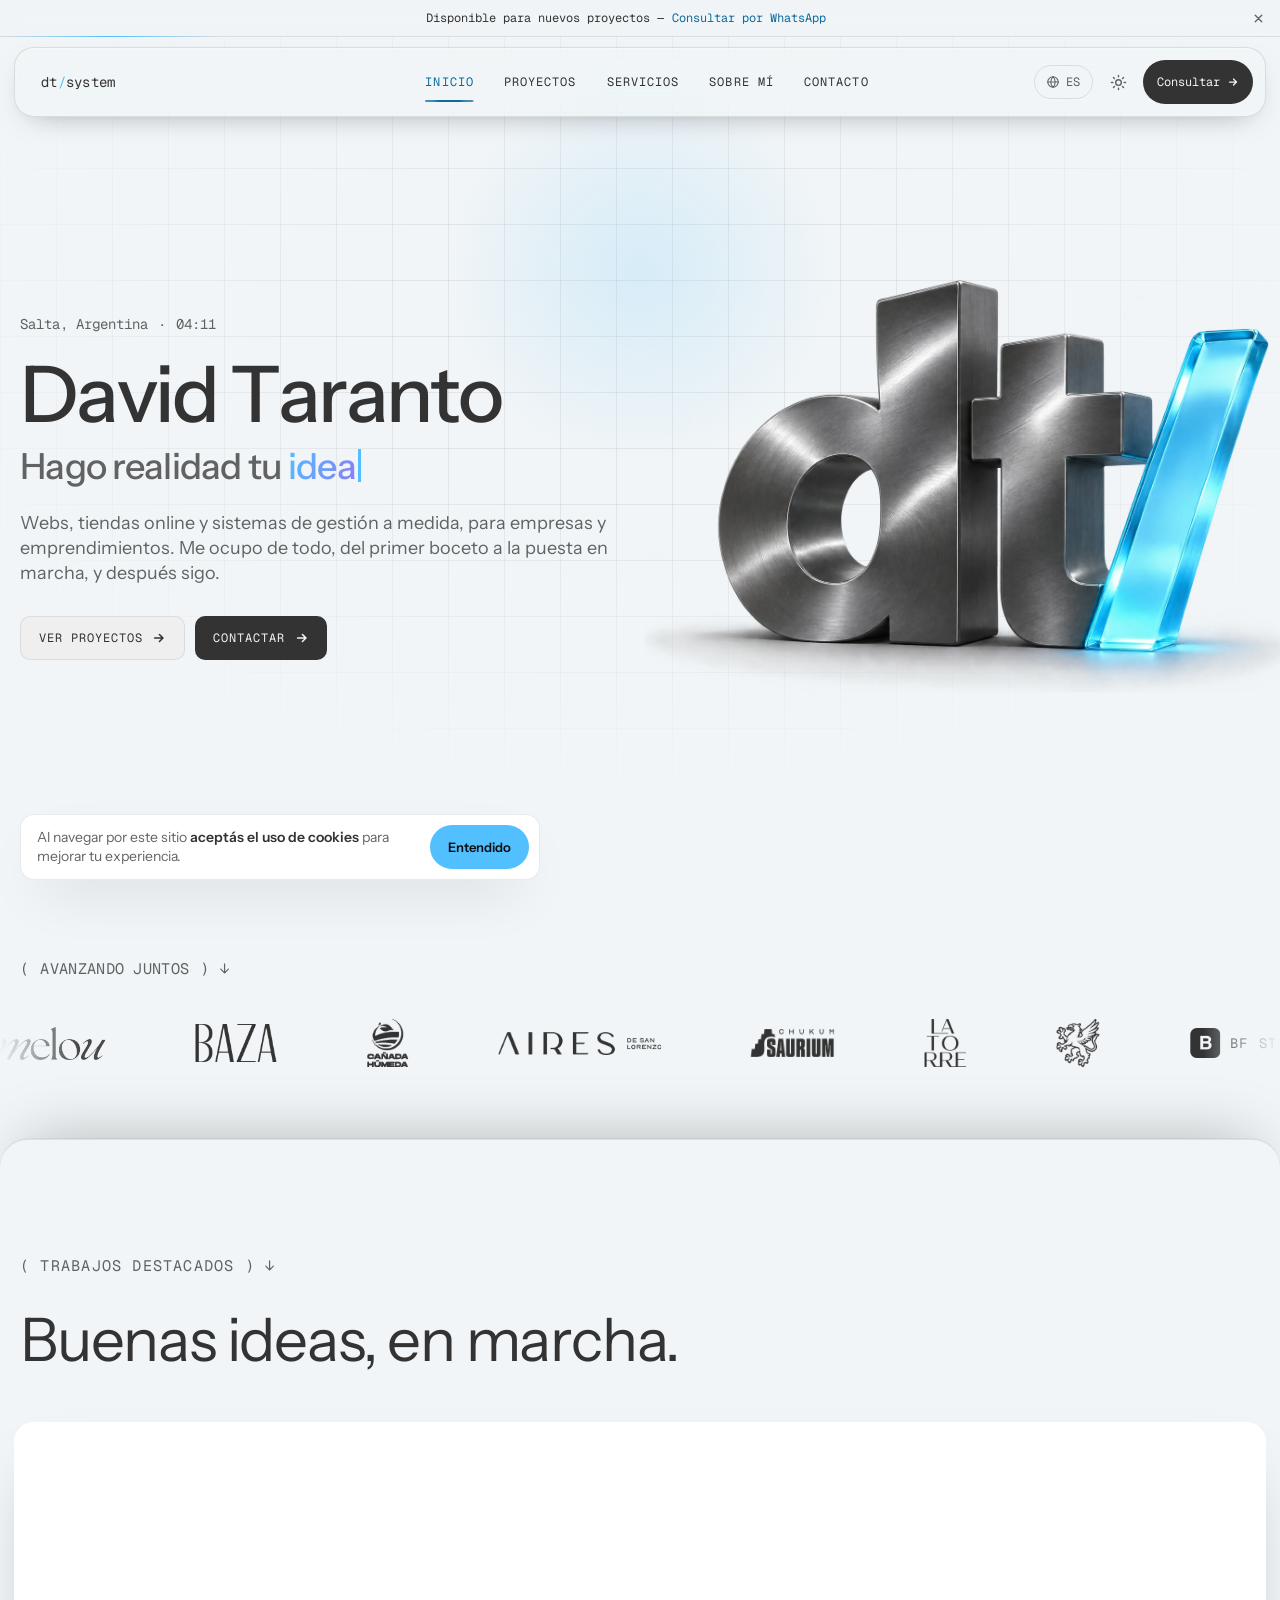
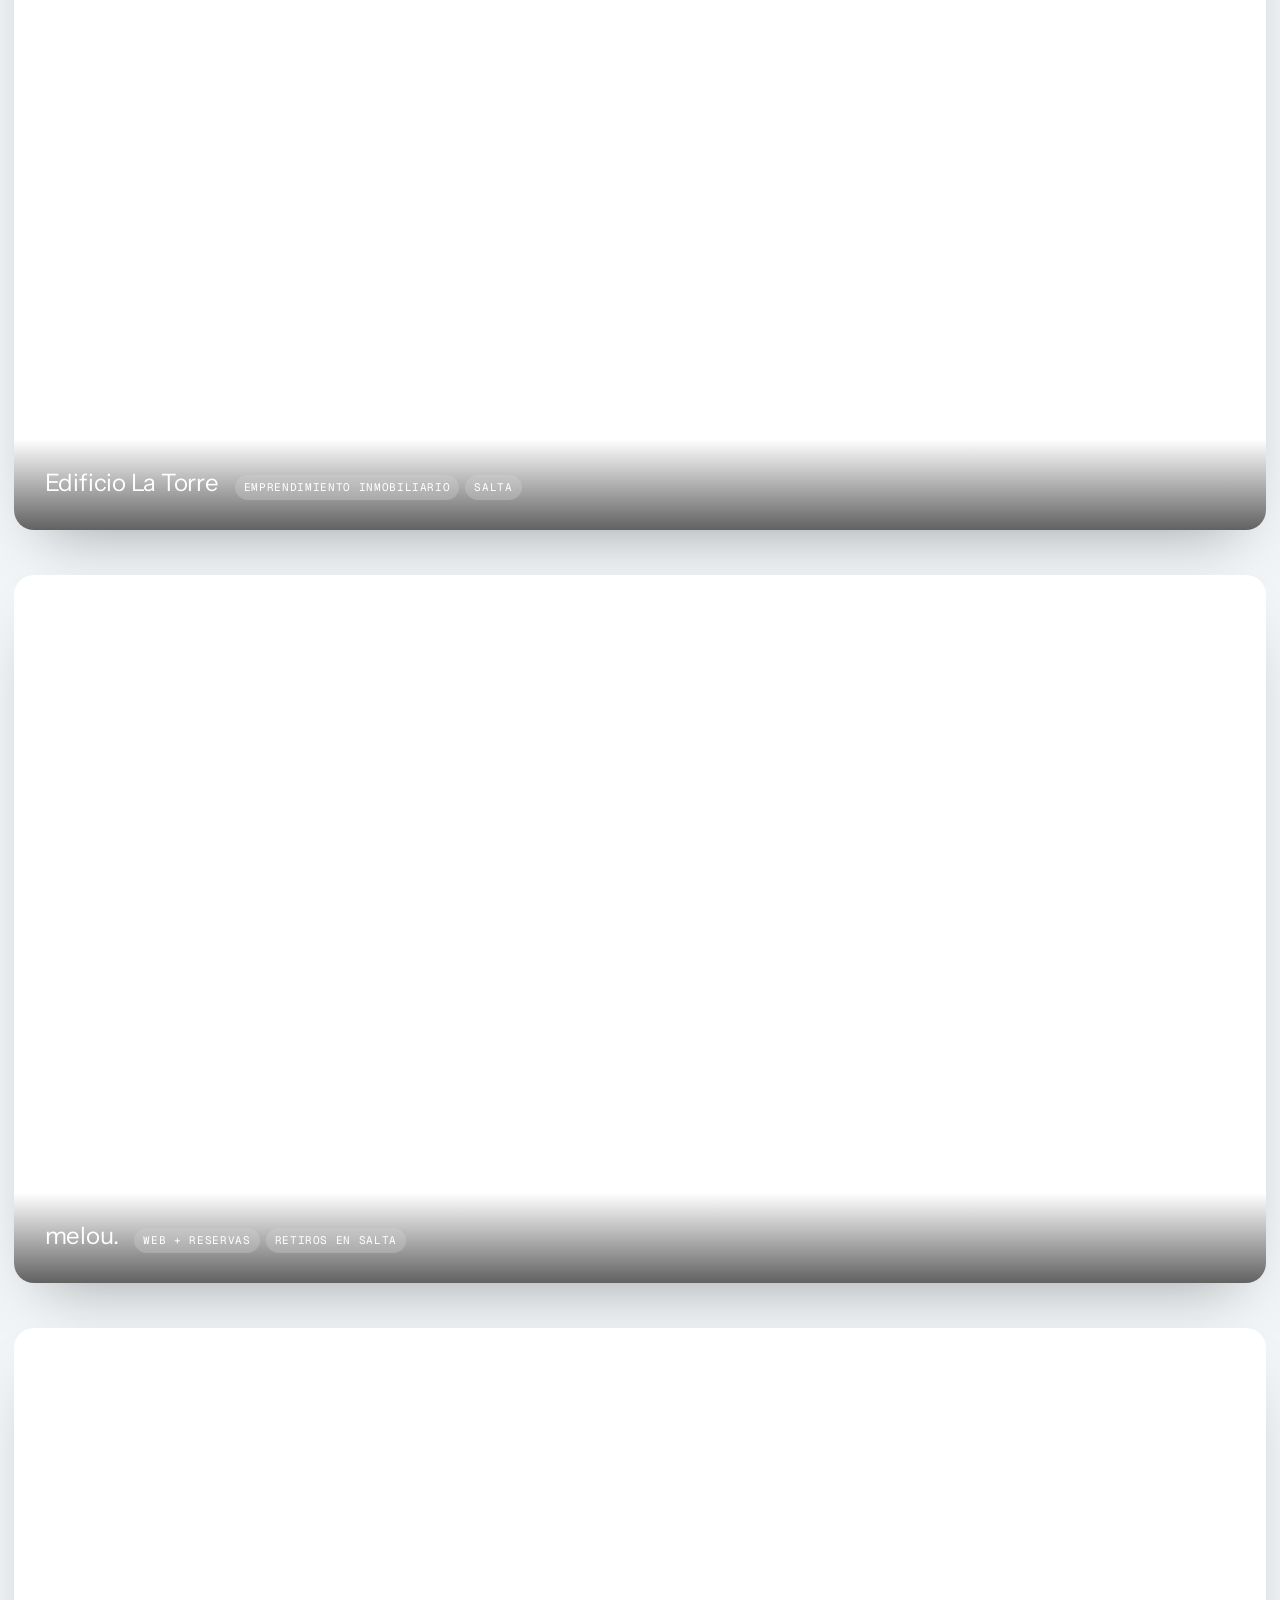
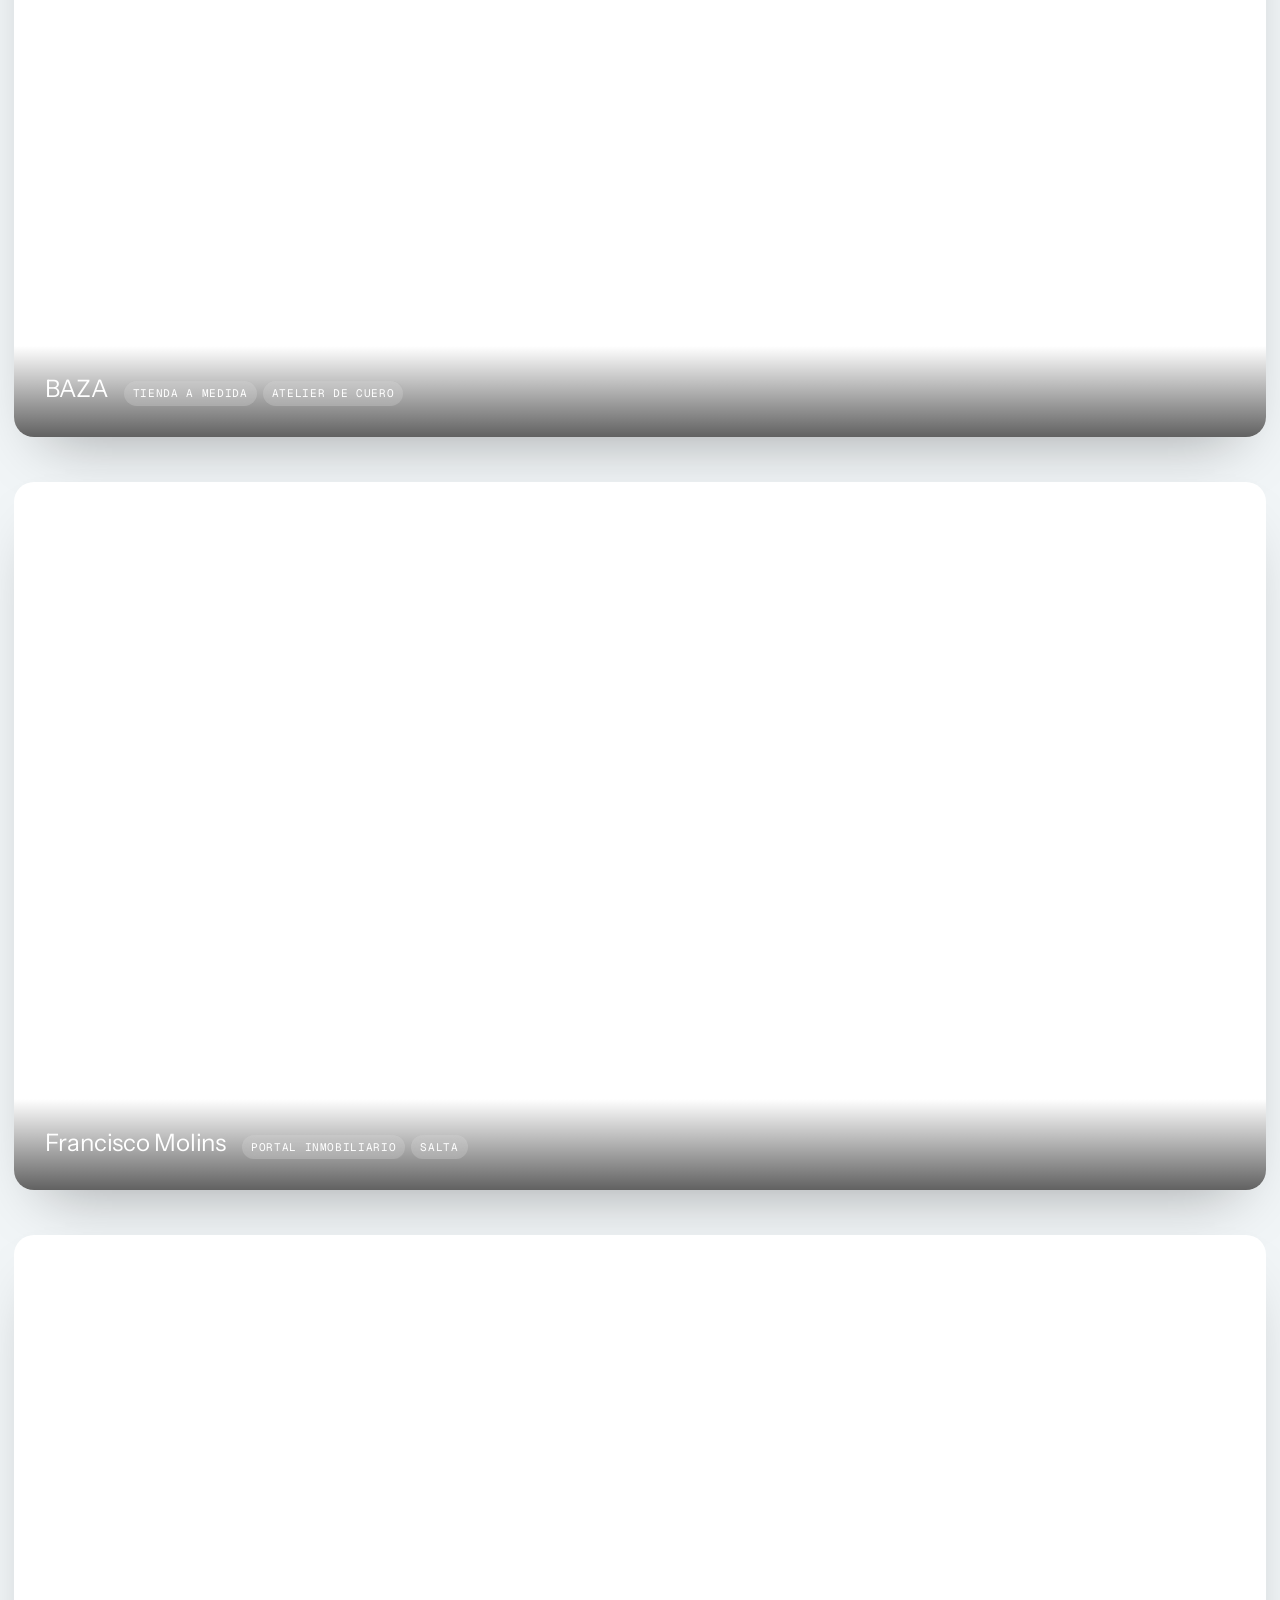
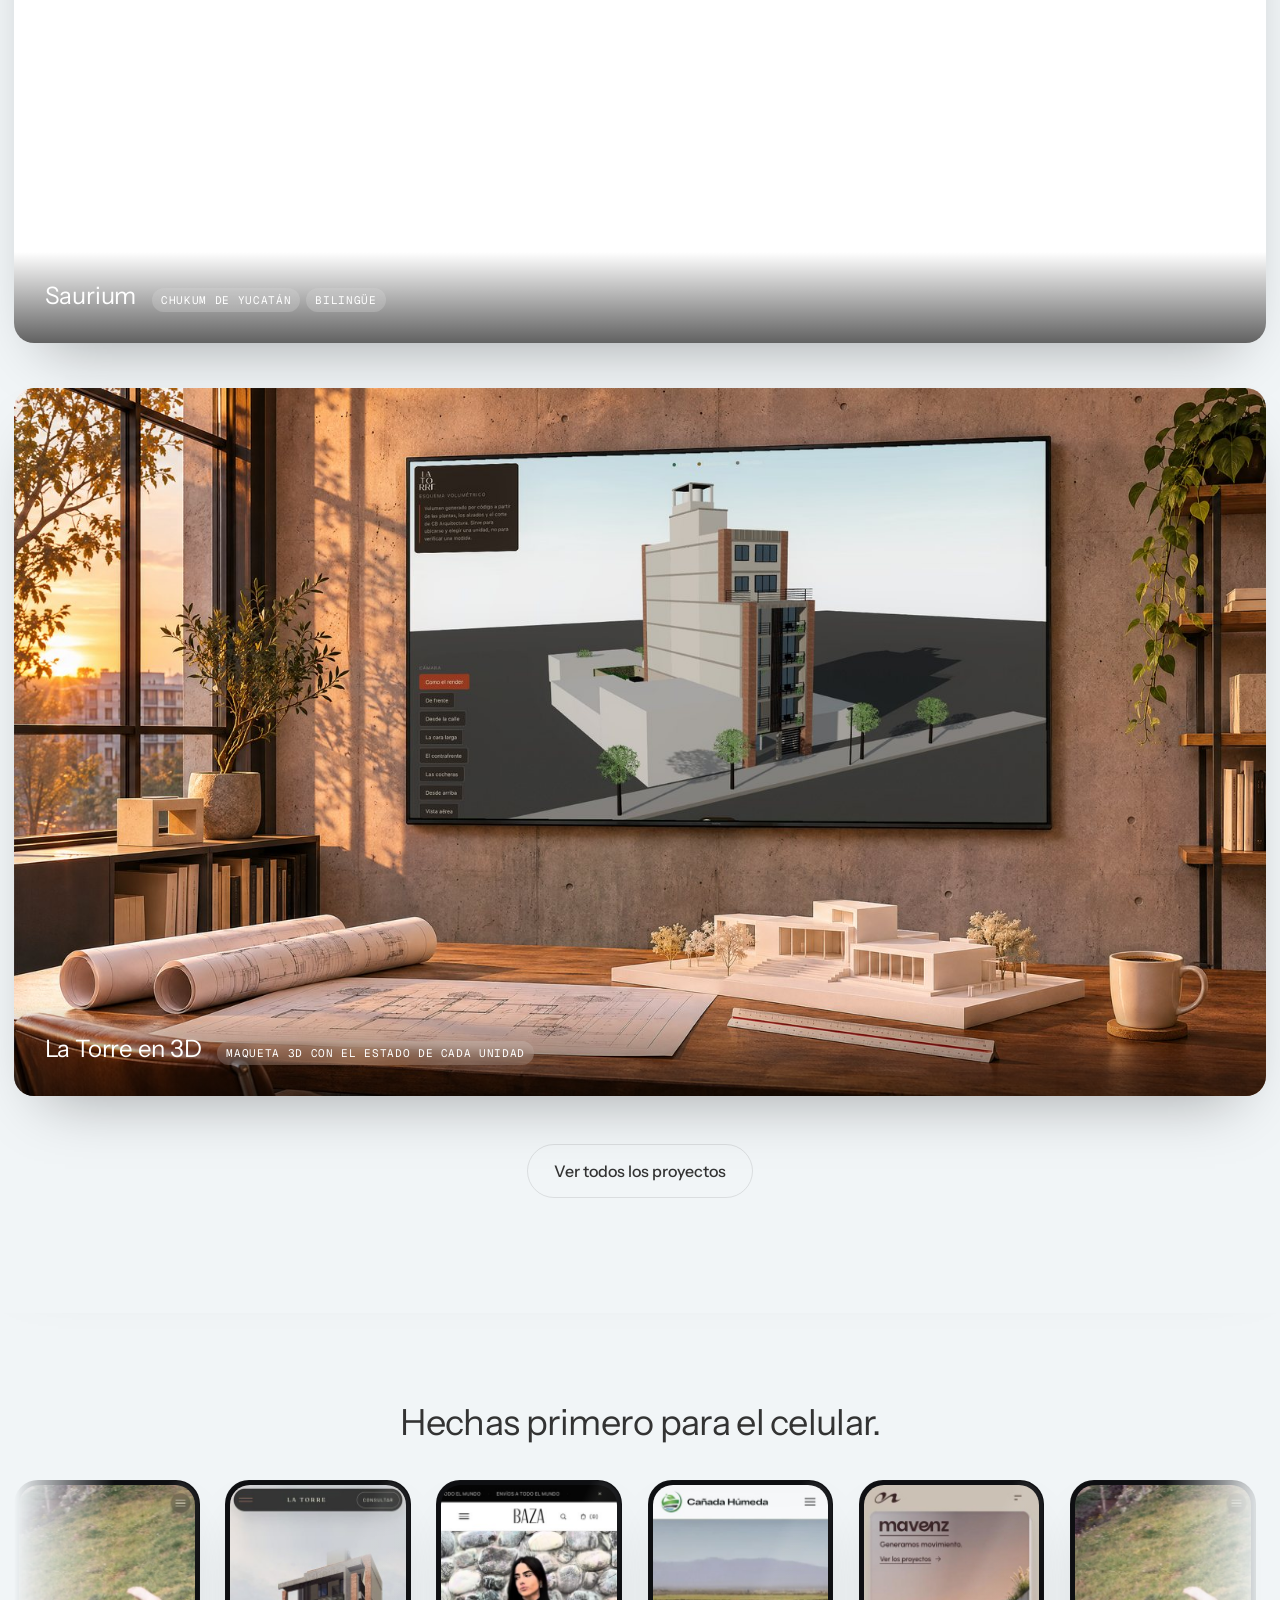
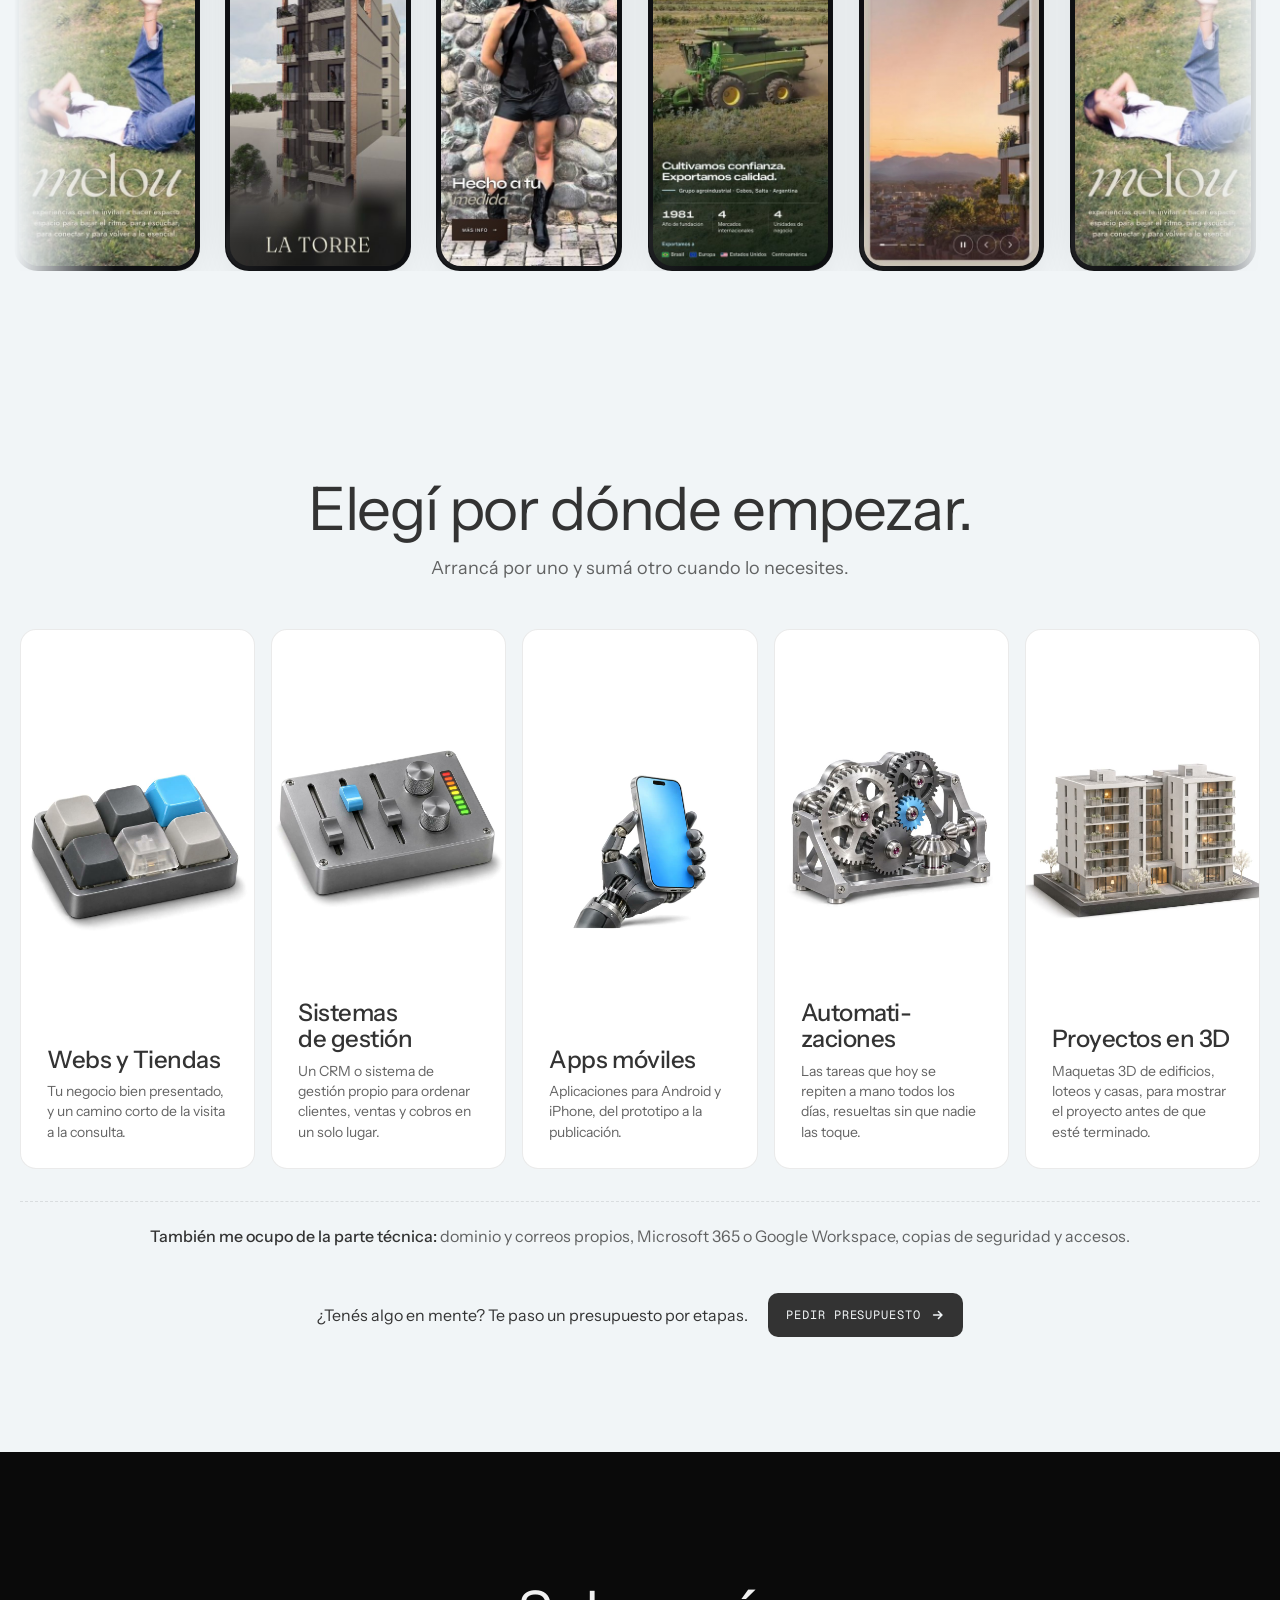
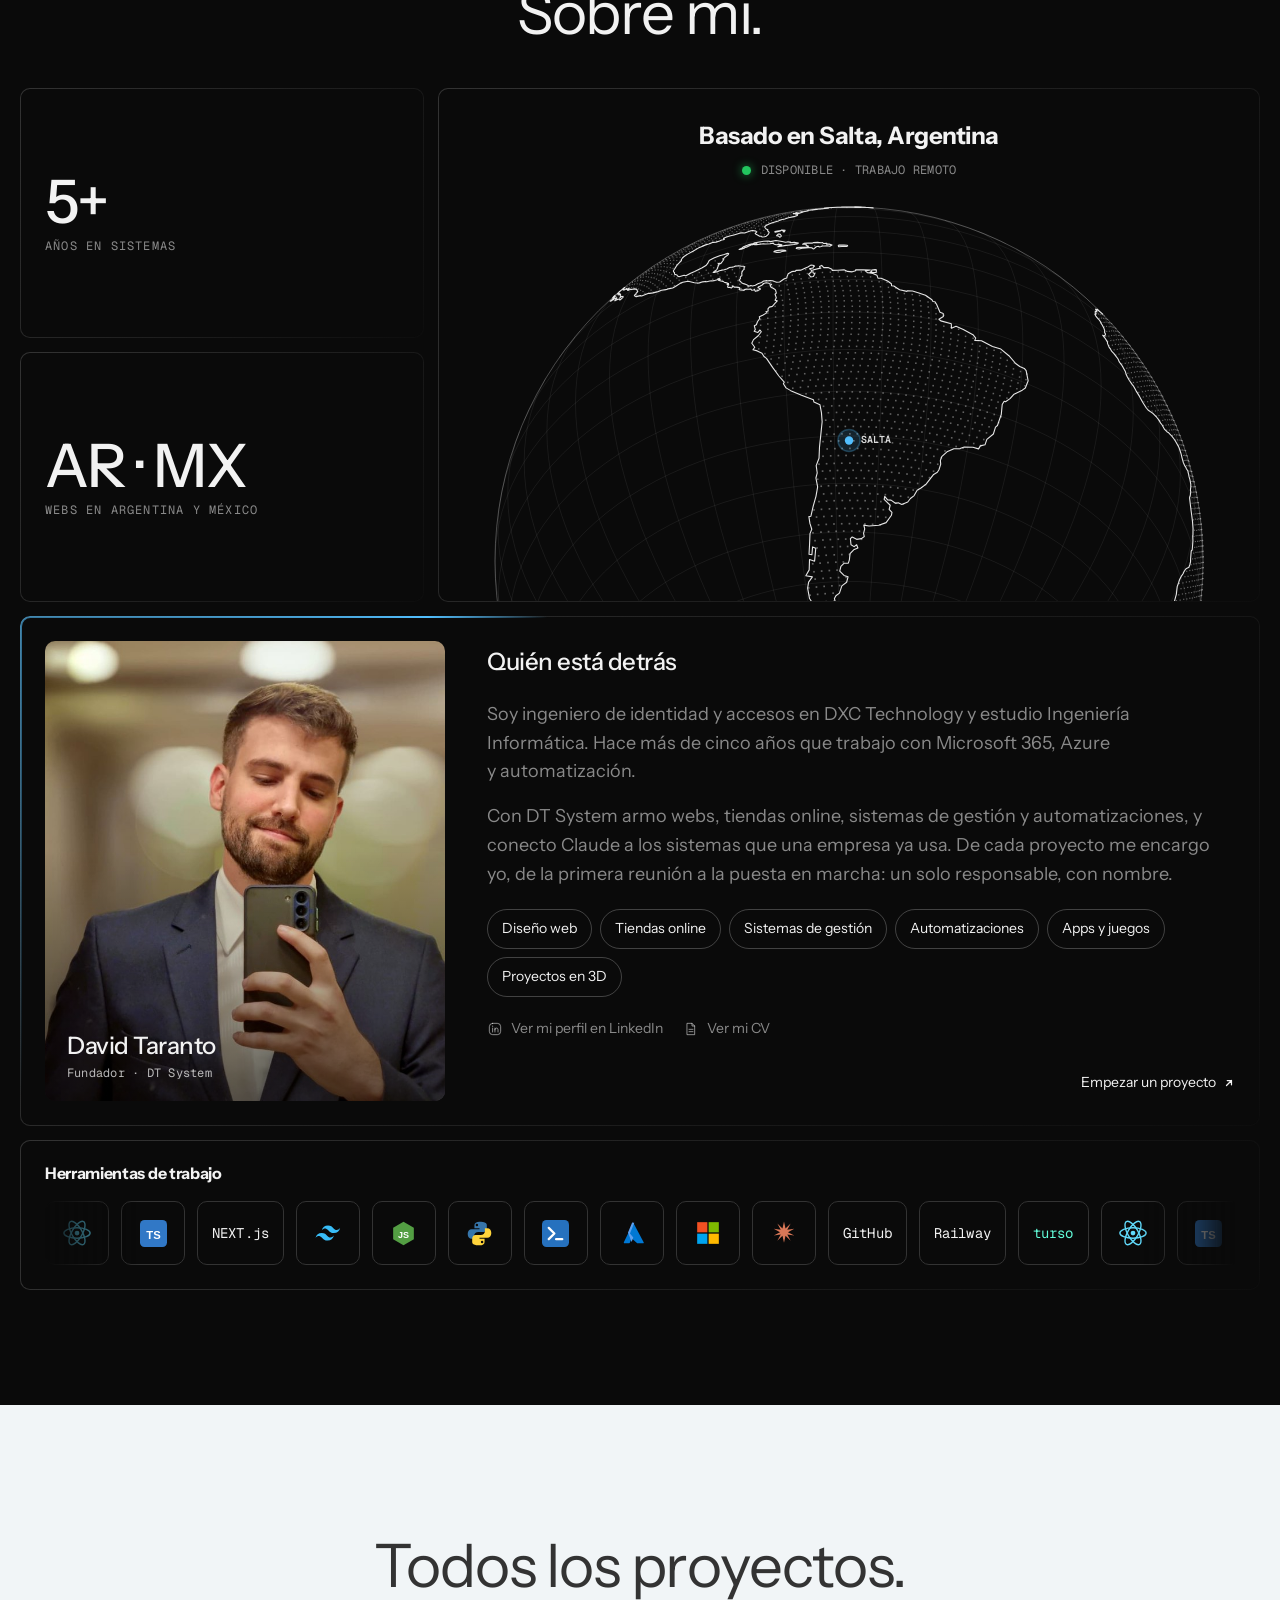
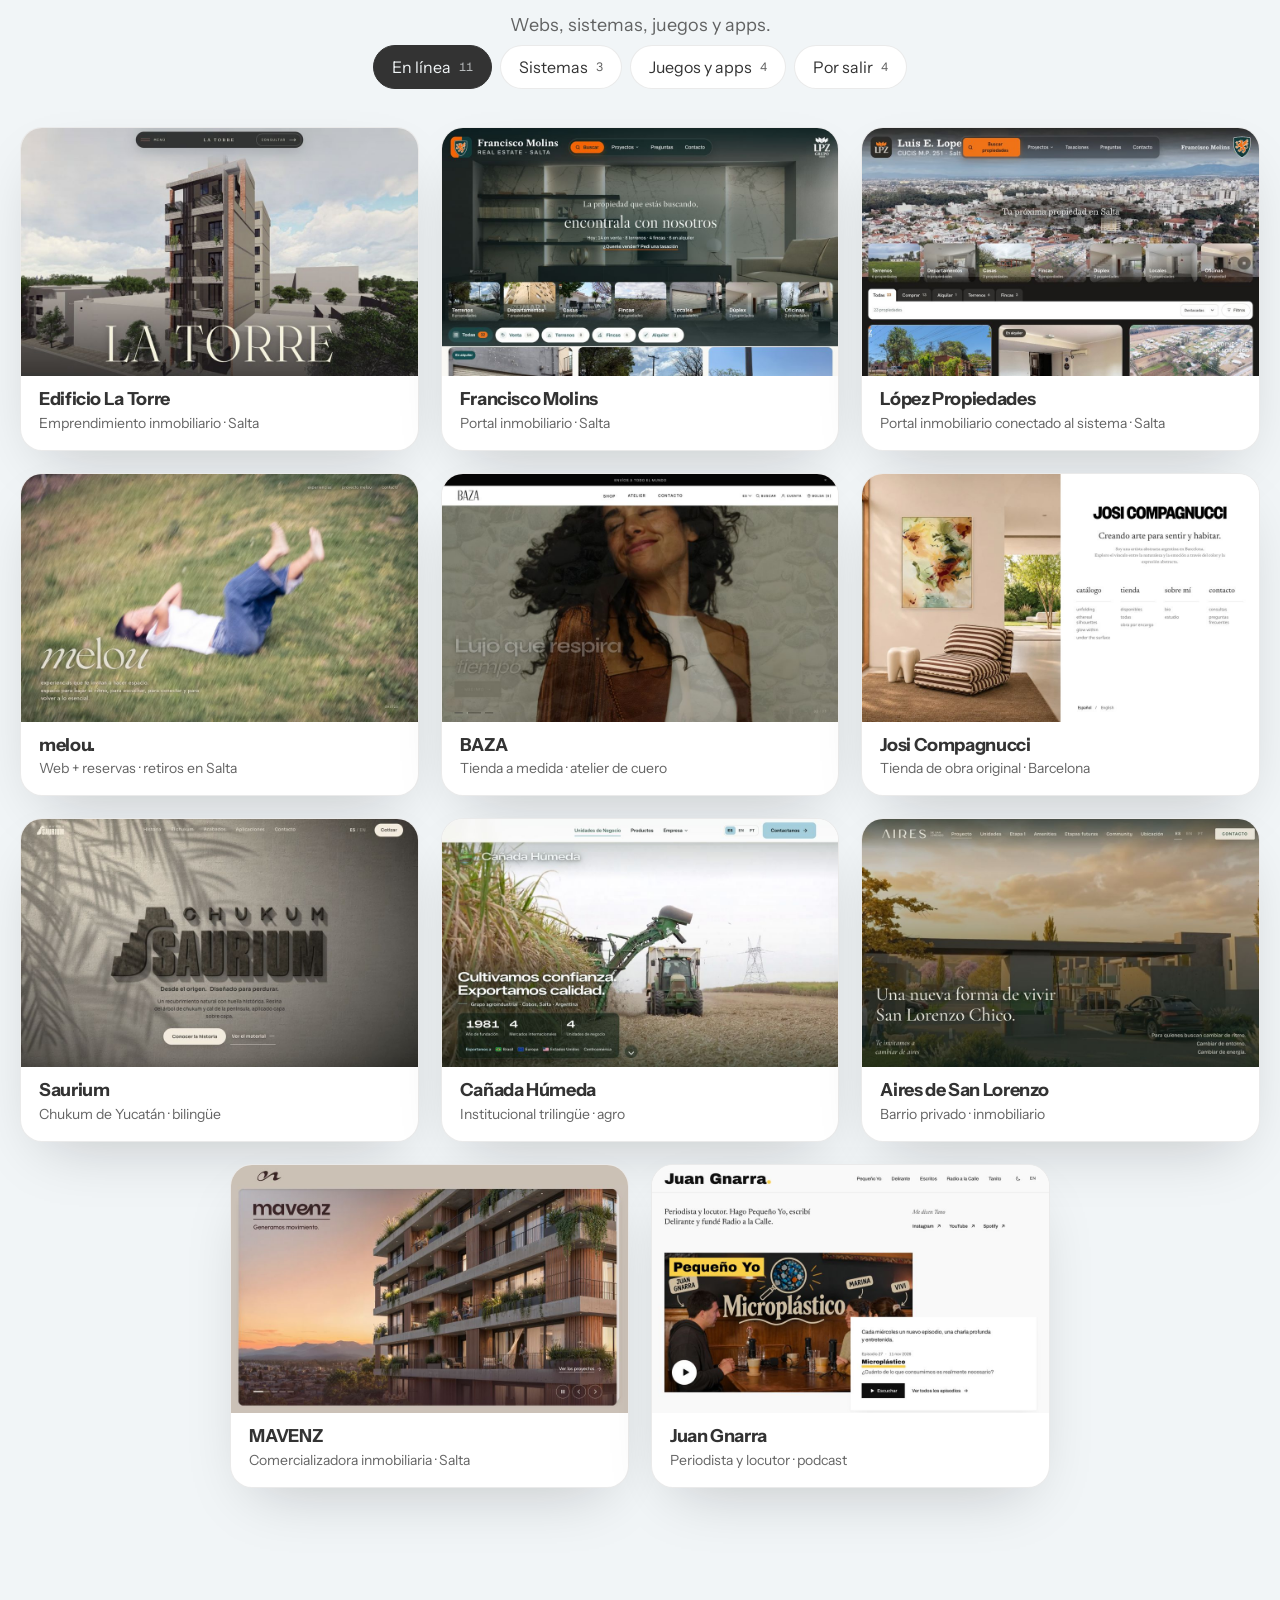
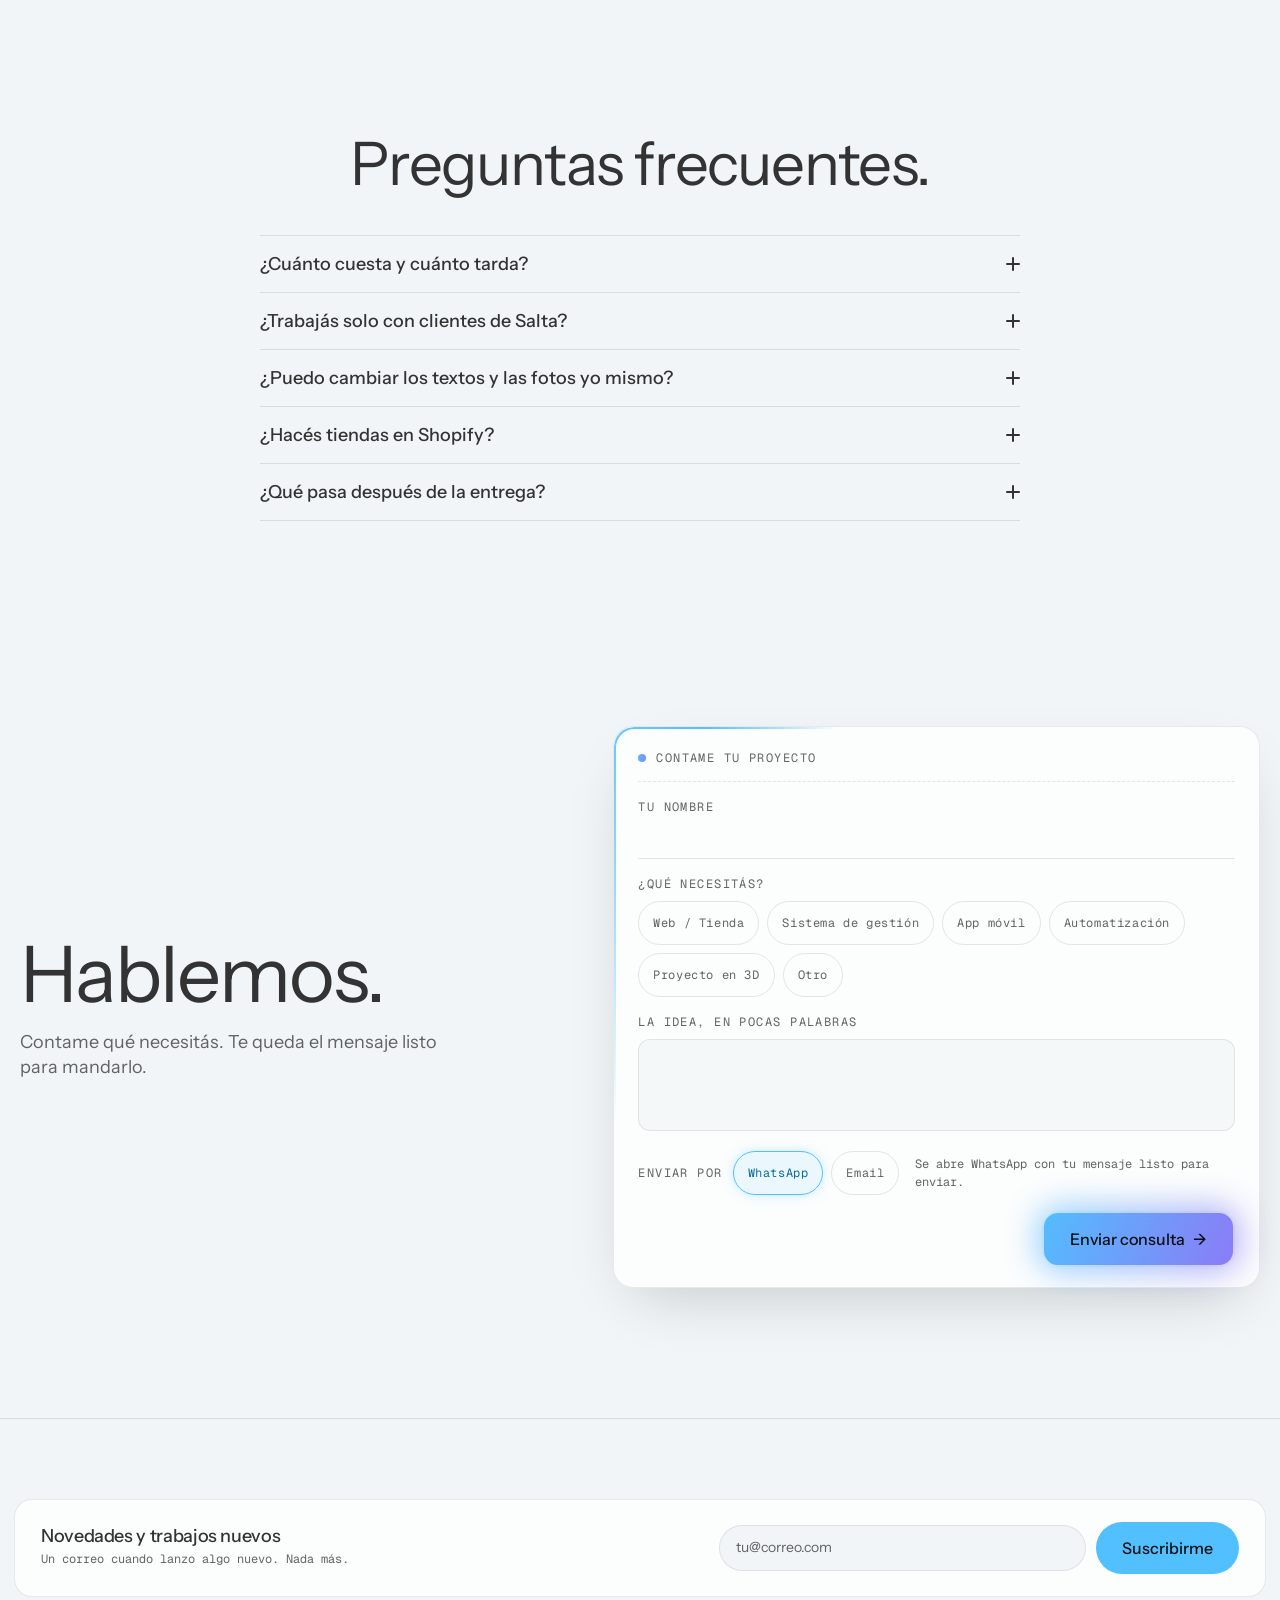
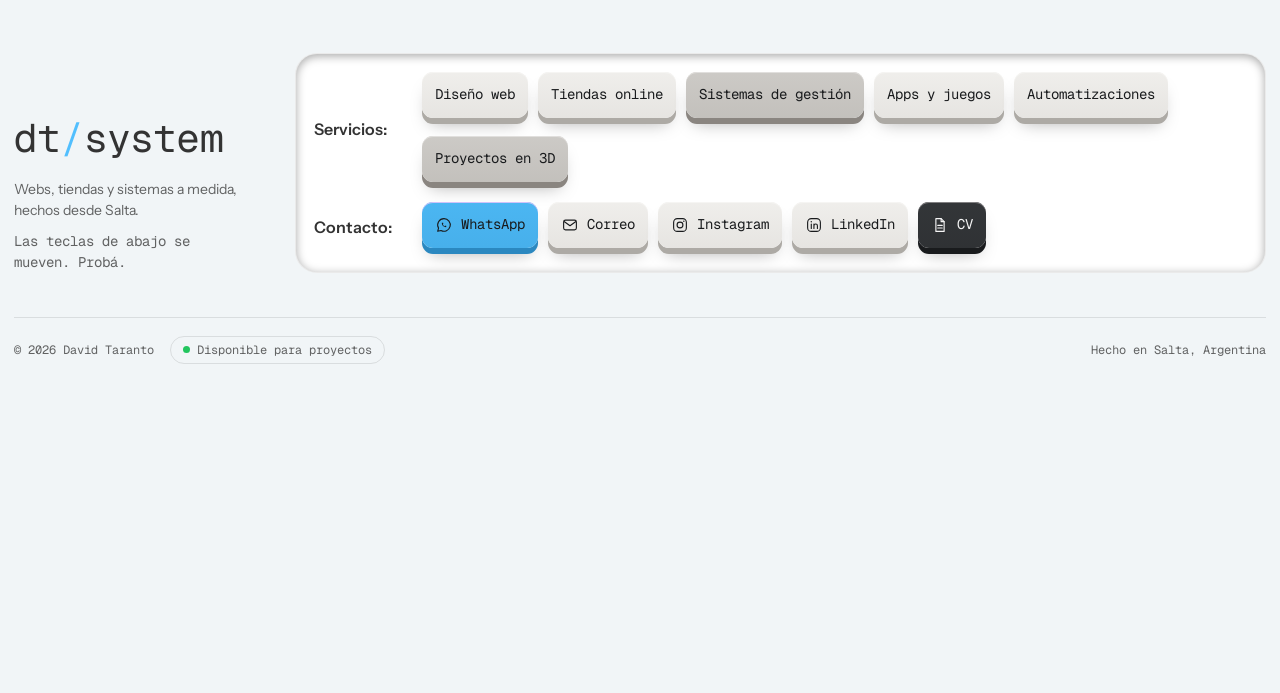
==== commit 395803d3: "feat: la tienda de Josi Compagnucci pasa a En línea Co-Authored-By: Claude Opus 5.5 <noreply@anthrop" ====
--- a/index.html
+++ b/index.html
@@ -247,8 +247,8 @@
         <p class="cl-rotulo"><span class="cl-izq"><span class="cl-par" aria-hidden="true">( </span><span class="cl-t" data-i18n="mk_h">Avanzando juntos</span><span class="cl-par" aria-hidden="true"> ) ↓</span></span></p>
       </div>
       <div class="cl-cinta" aria-label="Algunos de mis clientes" data-i18n-aria="mk_aria">
-        <ul class="cl-pista"><li><a href="https://melou.com.ar" target="_blank" rel="noopener" aria-label="melou"><span class="marca m-melou"></span></a></li><li><a href="https://baza.com.ar" target="_blank" rel="noopener" aria-label="BAZA"><span class="marca m-baza"></span></a></li><li><a href="https://canadahumeda.com.ar" target="_blank" rel="noopener" aria-label="Cañada Húmeda"><span class="marca m-canada"></span></a></li><li><a href="https://airesdesanlorenzo.com" target="_blank" rel="noopener" aria-label="Aires de San Lorenzo"><span class="marca m-aires"></span></a></li><li><a href="https://sauriumchukum.com" target="_blank" rel="noopener" aria-label="Saurium"><span class="marca m-saurium"></span></a></li><li><a href="https://edificiolatorre.com" target="_blank" rel="noopener" aria-label="Edificio La Torre"><span class="marca m-latorre"></span></a></li><li><a href="https://franciscomolins.com" target="_blank" rel="noopener" aria-label="Francisco Molins"><span class="marca m-molins"></span></a></li><li><span class="marca-par"><span class="marca m-bf"></span>BF Studio</span></li><li><a href="https://mavenz.com.ar" target="_blank" rel="noopener" aria-label="MAVENZ"><span class="marca m-mavenz"></span></a></li><li><span class="marca m-josi" role="img" aria-label="Josi Compagnucci"></span></li><li><span class="marca m-retazos" role="img" aria-label="RETAZOS"></span></li></ul>
-        <ul class="cl-pista" aria-hidden="true" inert><li><a href="https://melou.com.ar" target="_blank" rel="noopener" aria-label="melou"><span class="marca m-melou"></span></a></li><li><a href="https://baza.com.ar" target="_blank" rel="noopener" aria-label="BAZA"><span class="marca m-baza"></span></a></li><li><a href="https://canadahumeda.com.ar" target="_blank" rel="noopener" aria-label="Cañada Húmeda"><span class="marca m-canada"></span></a></li><li><a href="https://airesdesanlorenzo.com" target="_blank" rel="noopener" aria-label="Aires de San Lorenzo"><span class="marca m-aires"></span></a></li><li><a href="https://sauriumchukum.com" target="_blank" rel="noopener" aria-label="Saurium"><span class="marca m-saurium"></span></a></li><li><a href="https://edificiolatorre.com" target="_blank" rel="noopener" aria-label="Edificio La Torre"><span class="marca m-latorre"></span></a></li><li><a href="https://franciscomolins.com" target="_blank" rel="noopener" aria-label="Francisco Molins"><span class="marca m-molins"></span></a></li><li><span class="marca-par"><span class="marca m-bf"></span>BF Studio</span></li><li><a href="https://mavenz.com.ar" target="_blank" rel="noopener" aria-label="MAVENZ"><span class="marca m-mavenz"></span></a></li><li><span class="marca m-josi" role="img" aria-label="Josi Compagnucci"></span></li><li><span class="marca m-retazos" role="img" aria-label="RETAZOS"></span></li></ul>
+        <ul class="cl-pista"><li><a href="https://melou.com.ar" target="_blank" rel="noopener" aria-label="melou"><span class="marca m-melou"></span></a></li><li><a href="https://baza.com.ar" target="_blank" rel="noopener" aria-label="BAZA"><span class="marca m-baza"></span></a></li><li><a href="https://canadahumeda.com.ar" target="_blank" rel="noopener" aria-label="Cañada Húmeda"><span class="marca m-canada"></span></a></li><li><a href="https://airesdesanlorenzo.com" target="_blank" rel="noopener" aria-label="Aires de San Lorenzo"><span class="marca m-aires"></span></a></li><li><a href="https://sauriumchukum.com" target="_blank" rel="noopener" aria-label="Saurium"><span class="marca m-saurium"></span></a></li><li><a href="https://edificiolatorre.com" target="_blank" rel="noopener" aria-label="Edificio La Torre"><span class="marca m-latorre"></span></a></li><li><a href="https://franciscomolins.com" target="_blank" rel="noopener" aria-label="Francisco Molins"><span class="marca m-molins"></span></a></li><li><span class="marca-par"><span class="marca m-bf"></span>BF Studio</span></li><li><a href="https://mavenz.com.ar" target="_blank" rel="noopener" aria-label="MAVENZ"><span class="marca m-mavenz"></span></a></li><li><a href="https://josicompagnucci.com" target="_blank" rel="noopener" aria-label="Josi Compagnucci"><span class="marca m-josi"></span></a></li><li><span class="marca m-retazos" role="img" aria-label="RETAZOS"></span></li></ul>
+        <ul class="cl-pista" aria-hidden="true" inert><li><a href="https://melou.com.ar" target="_blank" rel="noopener" aria-label="melou"><span class="marca m-melou"></span></a></li><li><a href="https://baza.com.ar" target="_blank" rel="noopener" aria-label="BAZA"><span class="marca m-baza"></span></a></li><li><a href="https://canadahumeda.com.ar" target="_blank" rel="noopener" aria-label="Cañada Húmeda"><span class="marca m-canada"></span></a></li><li><a href="https://airesdesanlorenzo.com" target="_blank" rel="noopener" aria-label="Aires de San Lorenzo"><span class="marca m-aires"></span></a></li><li><a href="https://sauriumchukum.com" target="_blank" rel="noopener" aria-label="Saurium"><span class="marca m-saurium"></span></a></li><li><a href="https://edificiolatorre.com" target="_blank" rel="noopener" aria-label="Edificio La Torre"><span class="marca m-latorre"></span></a></li><li><a href="https://franciscomolins.com" target="_blank" rel="noopener" aria-label="Francisco Molins"><span class="marca m-molins"></span></a></li><li><span class="marca-par"><span class="marca m-bf"></span>BF Studio</span></li><li><a href="https://mavenz.com.ar" target="_blank" rel="noopener" aria-label="MAVENZ"><span class="marca m-mavenz"></span></a></li><li><a href="https://josicompagnucci.com" target="_blank" rel="noopener" aria-label="Josi Compagnucci"><span class="marca m-josi"></span></a></li><li><span class="marca m-retazos" role="img" aria-label="RETAZOS"></span></li></ul>
       </div>
     </section>
 
@@ -664,6 +664,16 @@
             <div class="demo-ov" aria-hidden="true"><span>Visitar ↗</span></div>
           </a>
 
+          <a class="demo" data-cat="web" data-cursor="Visitar ↗" data-cursor-en="Visit ↗" href="https://josicompagnucci.com" target="_blank" rel="noopener">
+            <div class="demo-shot"><img src="assets/casos/case-josi.jpg?v=d30b97c5" width="960" height="600" alt="Tienda online de la artista Josi Compagnucci, obra original desde Barcelona" loading="lazy"></div>
+            <div class="demo-info">
+              <div><h3>Josi Compagnucci</h3><small data-i18n="c33s">Tienda de obra original · Barcelona</small></div>
+              <span class="live"><i aria-hidden="true"></i> <span data-i18n="st_live">En línea</span></span>
+              <span class="demo-ir" aria-hidden="true">↗</span>
+            </div>
+            <div class="demo-ov" aria-hidden="true"><span>Visitar ↗</span></div>
+          </a>
+
           <a class="demo" data-cat="web" data-cursor="Visitar ↗" data-cursor-en="Visit ↗" href="https://sauriumchukum.com" target="_blank" rel="noopener">
             <div class="demo-shot" data-full="assets/casos/full-saurium.webp?v=1b5850b9"><img src="assets/casos/case-saurium.jpg?v=98c7b17d" width="960" height="600" alt="Sitio de Saurium, recubrimiento de chukum de la península de Yucatán" loading="lazy"></div>
             <div class="demo-info">
